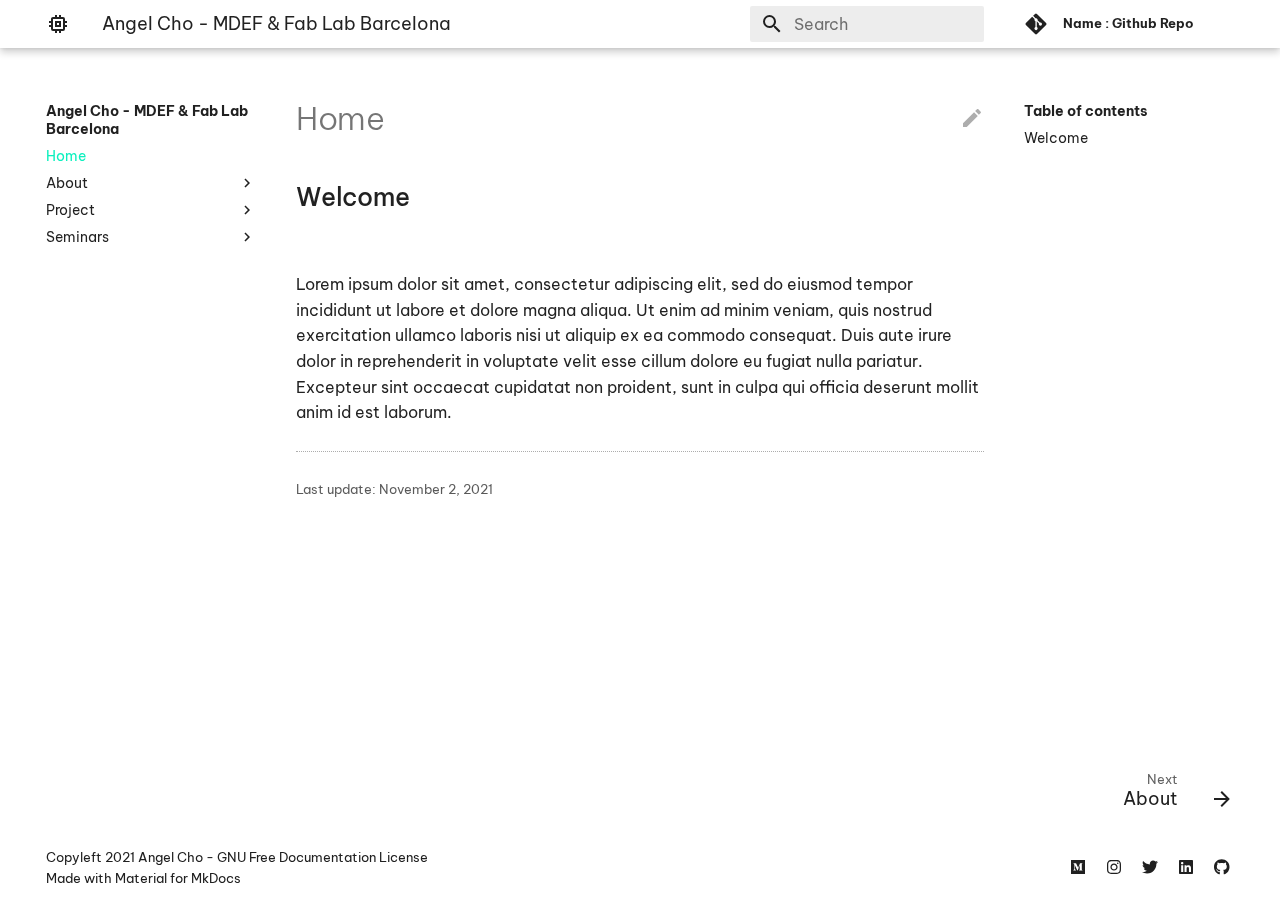
==== index.html @ b3eb2780 "deploy: ae29248218658f2eca212456b3c240e0c52ea8af" ====
<!doctype html>
<html lang="en" class="no-js">
  <head>
    
      <meta charset="utf-8">
      <meta name="viewport" content="width=device-width,initial-scale=1">
      
        <meta name="description" content="Master in Design for Emergent Futures">
      
      
        <link rel="canonical" href="https://fablabbcn.github.io/mdef-template/">
      
      
        <meta name="author" content="Angel Cho">
      
      <link rel="shortcut icon" href="images/favicon.svg">
      <meta name="generator" content="mkdocs-1.2.3, mkdocs-material-5.5.11">
    
    
      
        <title>Angel Cho - MDEF & Fab Lab Barcelona</title>
      
    
    
      <link rel="stylesheet" href="assets/stylesheets/main.860688db.min.css">
      
        <link rel="stylesheet" href="assets/stylesheets/palette.943997b5.min.css">
      
      
        
        
        <meta name="theme-color" content="#ffffff">
      
    
    
    
      
        <link href="https://fonts.gstatic.com" rel="preconnect" crossorigin>
        <link rel="stylesheet" href="https://fonts.googleapis.com/css?family=Be+Vietnam:300,400,400i,700%7CCutive+Mono&display=fallback">
        <style>body,input{font-family:"Be Vietnam",-apple-system,BlinkMacSystemFont,Helvetica,Arial,sans-serif}code,kbd,pre{font-family:"Cutive Mono",SFMono-Regular,Consolas,Menlo,monospace}</style>
      
    
    
    
      <link rel="stylesheet" href="stylesheets/extra.css">
    
      <link rel="stylesheet" href="https://unpkg.com/material-components-web@latest/dist/material-components-web.min.css">
    
    
      
    
    
  </head>
  
  
    
    
    
    <body dir="ltr" data-md-color-scheme="" data-md-color-primary="white" data-md-color-accent="purple">
  
    
    <input class="md-toggle" data-md-toggle="drawer" type="checkbox" id="__drawer" autocomplete="off">
    <input class="md-toggle" data-md-toggle="search" type="checkbox" id="__search" autocomplete="off">
    <label class="md-overlay" for="__drawer"></label>
    <div data-md-component="skip">
      
        
        <a href="#welcome" class="md-skip">
          Skip to content
        </a>
      
    </div>
    <div data-md-component="announce">
      
    </div>
    
      <header class="md-header" data-md-component="header">
  <nav class="md-header-nav md-grid" aria-label="Header">
    <a href="https://fablabbcn.github.io/mdef-template/" title="Angel Cho - MDEF & Fab Lab Barcelona" class="md-header-nav__button md-logo" aria-label="Angel Cho - MDEF & Fab Lab Barcelona">
      
  
  <svg xmlns="http://www.w3.org/2000/svg" viewBox="0 0 24 24"><path d="M17 17H7V7h10m4 4V9h-2V7a2 2 0 00-2-2h-2V3h-2v2h-2V3H9v2H7c-1.11 0-2 .89-2 2v2H3v2h2v2H3v2h2v2a2 2 0 002 2h2v2h2v-2h2v2h2v-2h2a2 2 0 002-2v-2h2v-2h-2v-2m-6 2h-2v-2h2m2-2H9v6h6V9z"/></svg>

    </a>
    <label class="md-header-nav__button md-icon" for="__drawer">
      <svg xmlns="http://www.w3.org/2000/svg" viewBox="0 0 24 24"><path d="M3 6h18v2H3V6m0 5h18v2H3v-2m0 5h18v2H3v-2z"/></svg>
    </label>
    <div class="md-header-nav__title" data-md-component="header-title">
      
        <div class="md-header-nav__ellipsis">
          <span class="md-header-nav__topic md-ellipsis">
            Angel Cho - MDEF & Fab Lab Barcelona
          </span>
          <span class="md-header-nav__topic md-ellipsis">
            
              Home
            
          </span>
        </div>
      
    </div>
    
      <label class="md-header-nav__button md-icon" for="__search">
        <svg xmlns="http://www.w3.org/2000/svg" viewBox="0 0 24 24"><path d="M9.5 3A6.5 6.5 0 0116 9.5c0 1.61-.59 3.09-1.56 4.23l.27.27h.79l5 5-1.5 1.5-5-5v-.79l-.27-.27A6.516 6.516 0 019.5 16 6.5 6.5 0 013 9.5 6.5 6.5 0 019.5 3m0 2C7 5 5 7 5 9.5S7 14 9.5 14 14 12 14 9.5 12 5 9.5 5z"/></svg>
      </label>
      
<div class="md-search" data-md-component="search" role="dialog">
  <label class="md-search__overlay" for="__search"></label>
  <div class="md-search__inner" role="search">
    <form class="md-search__form" name="search">
      <input type="text" class="md-search__input" name="query" aria-label="Search" placeholder="Search" autocapitalize="off" autocorrect="off" autocomplete="off" spellcheck="false" data-md-component="search-query" data-md-state="active">
      <label class="md-search__icon md-icon" for="__search">
        <svg xmlns="http://www.w3.org/2000/svg" viewBox="0 0 24 24"><path d="M9.5 3A6.5 6.5 0 0116 9.5c0 1.61-.59 3.09-1.56 4.23l.27.27h.79l5 5-1.5 1.5-5-5v-.79l-.27-.27A6.516 6.516 0 019.5 16 6.5 6.5 0 013 9.5 6.5 6.5 0 019.5 3m0 2C7 5 5 7 5 9.5S7 14 9.5 14 14 12 14 9.5 12 5 9.5 5z"/></svg>
        <svg xmlns="http://www.w3.org/2000/svg" viewBox="0 0 24 24"><path d="M20 11v2H8l5.5 5.5-1.42 1.42L4.16 12l7.92-7.92L13.5 5.5 8 11h12z"/></svg>
      </label>
      <button type="reset" class="md-search__icon md-icon" aria-label="Clear" data-md-component="search-reset" tabindex="-1">
        <svg xmlns="http://www.w3.org/2000/svg" viewBox="0 0 24 24"><path d="M19 6.41L17.59 5 12 10.59 6.41 5 5 6.41 10.59 12 5 17.59 6.41 19 12 13.41 17.59 19 19 17.59 13.41 12 19 6.41z"/></svg>
      </button>
    </form>
    <div class="md-search__output">
      <div class="md-search__scrollwrap" data-md-scrollfix>
        <div class="md-search-result" data-md-component="search-result">
          <div class="md-search-result__meta">
            Initializing search
          </div>
          <ol class="md-search-result__list"></ol>
        </div>
      </div>
    </div>
  </div>
</div>
    
    
      <div class="md-header-nav__source">
        
<a href="https://github.com/fablabbcn/mdef-template/" title="Go to repository" class="md-source">
  <div class="md-source__icon md-icon">
    
    <svg xmlns="http://www.w3.org/2000/svg" viewBox="0 0 448 512"><path d="M439.55 236.05L244 40.45a28.87 28.87 0 00-40.81 0l-40.66 40.63 51.52 51.52c27.06-9.14 52.68 16.77 43.39 43.68l49.66 49.66c34.23-11.8 61.18 31 35.47 56.69-26.49 26.49-70.21-2.87-56-37.34L240.22 199v121.85c25.3 12.54 22.26 41.85 9.08 55a34.34 34.34 0 01-48.55 0c-17.57-17.6-11.07-46.91 11.25-56v-123c-20.8-8.51-24.6-30.74-18.64-45L142.57 101 8.45 235.14a28.86 28.86 0 000 40.81l195.61 195.6a28.86 28.86 0 0040.8 0l194.69-194.69a28.86 28.86 0 000-40.81z"/></svg>
  </div>
  <div class="md-source__repository">
    Name : Github Repo
  </div>
</a>
      </div>
    
  </nav>
</header>
    
    <div class="md-container" data-md-component="container">
      
        
      
      
        
      
      <main class="md-main" data-md-component="main">
        <div class="md-main__inner md-grid">
          
            
              <div class="md-sidebar md-sidebar--primary" data-md-component="navigation">
                <div class="md-sidebar__scrollwrap">
                  <div class="md-sidebar__inner">
                    <nav class="md-nav md-nav--primary" aria-label="Navigation" data-md-level="0">
  <label class="md-nav__title" for="__drawer">
    <a href="https://fablabbcn.github.io/mdef-template/" title="Angel Cho - MDEF & Fab Lab Barcelona" class="md-nav__button md-logo" aria-label="Angel Cho - MDEF & Fab Lab Barcelona">
      
  
  <svg xmlns="http://www.w3.org/2000/svg" viewBox="0 0 24 24"><path d="M17 17H7V7h10m4 4V9h-2V7a2 2 0 00-2-2h-2V3h-2v2h-2V3H9v2H7c-1.11 0-2 .89-2 2v2H3v2h2v2H3v2h2v2a2 2 0 002 2h2v2h2v-2h2v2h2v-2h2a2 2 0 002-2v-2h2v-2h-2v-2m-6 2h-2v-2h2m2-2H9v6h6V9z"/></svg>

    </a>
    Angel Cho - MDEF & Fab Lab Barcelona
  </label>
  
    <div class="md-nav__source">
      
<a href="https://github.com/fablabbcn/mdef-template/" title="Go to repository" class="md-source">
  <div class="md-source__icon md-icon">
    
    <svg xmlns="http://www.w3.org/2000/svg" viewBox="0 0 448 512"><path d="M439.55 236.05L244 40.45a28.87 28.87 0 00-40.81 0l-40.66 40.63 51.52 51.52c27.06-9.14 52.68 16.77 43.39 43.68l49.66 49.66c34.23-11.8 61.18 31 35.47 56.69-26.49 26.49-70.21-2.87-56-37.34L240.22 199v121.85c25.3 12.54 22.26 41.85 9.08 55a34.34 34.34 0 01-48.55 0c-17.57-17.6-11.07-46.91 11.25-56v-123c-20.8-8.51-24.6-30.74-18.64-45L142.57 101 8.45 235.14a28.86 28.86 0 000 40.81l195.61 195.6a28.86 28.86 0 0040.8 0l194.69-194.69a28.86 28.86 0 000-40.81z"/></svg>
  </div>
  <div class="md-source__repository">
    Name : Github Repo
  </div>
</a>
    </div>
  
  <ul class="md-nav__list" data-md-scrollfix>
    
      
      
      

  


  <li class="md-nav__item md-nav__item--active">
    
    <input class="md-nav__toggle md-toggle" data-md-toggle="toc" type="checkbox" id="__toc">
    
    
      <label class="md-nav__link md-nav__link--active" for="__toc">
        Home
        <span class="md-nav__icon md-icon"></span>
      </label>
    
    <a href="." title="Home" class="md-nav__link md-nav__link--active">
      Home
    </a>
    
      
<nav class="md-nav md-nav--secondary" aria-label="Table of contents">
  
  
  
    <label class="md-nav__title" for="__toc">
      <span class="md-nav__icon md-icon"></span>
      Table of contents
    </label>
    <ul class="md-nav__list" data-md-scrollfix>
      
        <li class="md-nav__item">
  <a href="#welcome" class="md-nav__link">
    Welcome
  </a>
  
</li>
      
    </ul>
  
</nav>
    
  </li>

    
      
      
      


  <li class="md-nav__item md-nav__item--nested">
    
      <input class="md-nav__toggle md-toggle" data-md-toggle="nav-2" type="checkbox" id="nav-2">
    
    <label class="md-nav__link" for="nav-2">
      About
      <span class="md-nav__icon md-icon"></span>
    </label>
    <nav class="md-nav" aria-label="About" data-md-level="1">
      <label class="md-nav__title" for="nav-2">
        <span class="md-nav__icon md-icon"></span>
        About
      </label>
      <ul class="md-nav__list" data-md-scrollfix>
        
        
          
          
          


  <li class="md-nav__item">
    <a href="about/about/" title="About" class="md-nav__link">
      About
    </a>
  </li>

        
      </ul>
    </nav>
  </li>

    
      
      
      


  <li class="md-nav__item md-nav__item--nested">
    
      <input class="md-nav__toggle md-toggle" data-md-toggle="nav-3" type="checkbox" id="nav-3">
    
    <label class="md-nav__link" for="nav-3">
      Project
      <span class="md-nav__icon md-icon"></span>
    </label>
    <nav class="md-nav" aria-label="Project" data-md-level="1">
      <label class="md-nav__title" for="nav-3">
        <span class="md-nav__icon md-icon"></span>
        Project
      </label>
      <ul class="md-nav__list" data-md-scrollfix>
        
        
          
          
          


  <li class="md-nav__item">
    <a href="project/project/" title="Desgin Space" class="md-nav__link">
      Desgin Space
    </a>
  </li>

        
      </ul>
    </nav>
  </li>

    
      
      
      


  <li class="md-nav__item md-nav__item--nested">
    
      <input class="md-nav__toggle md-toggle" data-md-toggle="nav-4" type="checkbox" id="nav-4">
    
    <label class="md-nav__link" for="nav-4">
      Seminars
      <span class="md-nav__icon md-icon"></span>
    </label>
    <nav class="md-nav" aria-label="Seminars" data-md-level="1">
      <label class="md-nav__title" for="nav-4">
        <span class="md-nav__icon md-icon"></span>
        Seminars
      </label>
      <ul class="md-nav__list" data-md-scrollfix>
        
        
          
          
          


  <li class="md-nav__item">
    <a href="seminars/01-Bootcamp/" title="Bootcamp" class="md-nav__link">
      Bootcamp
    </a>
  </li>

        
          
          
          


  <li class="md-nav__item">
    <a href="seminars/02-Atlas%20of%20Weak%20Signals/" title="Atlas of Weak Signals" class="md-nav__link">
      Atlas of Weak Signals
    </a>
  </li>

        
          
          
          


  <li class="md-nav__item">
    <a href="seminars/03-Agri%20Bio%20Zero/" title="Agri Bio Zero" class="md-nav__link">
      Agri Bio Zero
    </a>
  </li>

        
          
          
          


  <li class="md-nav__item">
    <a href="seminars/04_Living%20with%20Your%20Own%20Ideas/" title="Living with Your Own Ideas" class="md-nav__link">
      Living with Your Own Ideas
    </a>
  </li>

        
      </ul>
    </nav>
  </li>

    
  </ul>
</nav>
                  </div>
                </div>
              </div>
            
            
              <div class="md-sidebar md-sidebar--secondary" data-md-component="toc">
                <div class="md-sidebar__scrollwrap">
                  <div class="md-sidebar__inner">
                    
<nav class="md-nav md-nav--secondary" aria-label="Table of contents">
  
  
  
    <label class="md-nav__title" for="__toc">
      <span class="md-nav__icon md-icon"></span>
      Table of contents
    </label>
    <ul class="md-nav__list" data-md-scrollfix>
      
        <li class="md-nav__item">
  <a href="#welcome" class="md-nav__link">
    Welcome
  </a>
  
</li>
      
    </ul>
  
</nav>
                  </div>
                </div>
              </div>
            
          
          <div class="md-content">
            <article class="md-content__inner md-typeset">
              
                
                  <a href="https://github.com/fablabbcn/mdef-template/edit/master/docs/index.md" title="Edit this page" class="md-content__button md-icon">
                    <svg xmlns="http://www.w3.org/2000/svg" viewBox="0 0 24 24"><path d="M20.71 7.04c.39-.39.39-1.04 0-1.41l-2.34-2.34c-.37-.39-1.02-.39-1.41 0l-1.84 1.83 3.75 3.75M3 17.25V21h3.75L17.81 9.93l-3.75-3.75L3 17.25z"/></svg>
                  </a>
                
                
                  
                
                
                  <h1>Home</h1>
                
                <h2 id="welcome">Welcome<a class="headerlink" href="#welcome" title="Permanent link">&para;</a></h2>
<p><img alt="" src="../images/perezoso.jpg" /></p>
<p>Lorem ipsum dolor sit amet, consectetur adipiscing elit, sed do eiusmod tempor incididunt ut labore et dolore magna aliqua. Ut enim ad minim veniam, quis nostrud exercitation ullamco laboris nisi ut aliquip ex ea commodo consequat. Duis aute irure dolor in reprehenderit in voluptate velit esse cillum dolore eu fugiat nulla pariatur. Excepteur sint occaecat cupidatat non proident, sunt in culpa qui officia deserunt mollit anim id est laborum.</p>
                
                  
                    

<hr>
<div class="md-source-date">
  <small>
    
      Last update: <span class="git-revision-date-localized-plugin git-revision-date-localized-plugin-date">November 2, 2021</span>
    
  </small>
</div>
                  
                
              
              
                


              
            </article>
          </div>
        </div>
      </main>
      
        
<footer class="md-footer">
  
    <div class="md-footer-nav">
      <nav class="md-footer-nav__inner md-grid" aria-label="Footer">
        
        
          <a href="about/about/" title="About" class="md-footer-nav__link md-footer-nav__link--next" rel="next">
            <div class="md-footer-nav__title">
              <div class="md-ellipsis">
                <span class="md-footer-nav__direction">
                  Next
                </span>
                About
              </div>
            </div>
            <div class="md-footer-nav__button md-icon">
              <svg xmlns="http://www.w3.org/2000/svg" viewBox="0 0 24 24"><path d="M4 11v2h12l-5.5 5.5 1.42 1.42L19.84 12l-7.92-7.92L10.5 5.5 16 11H4z"/></svg>
            </div>
          </a>
        
      </nav>
    </div>
  
  <div class="md-footer-meta md-typeset">
    <div class="md-footer-meta__inner md-grid">
      <div class="md-footer-copyright">
        
          <div class="md-footer-copyright__highlight">
            Copyleft 2021 Angel Cho - GNU Free Documentation License
          </div>
        
        Made with
        <a href="https://squidfunk.github.io/mkdocs-material/" target="_blank" rel="noopener">
          Material for MkDocs
        </a>
      </div>
      
  <div class="md-footer-social">
    
      
      
        
        
      
      <a href="https://medium.com/" target="_blank" rel="noopener" title="medium.com" class="md-footer-social__link">
        <svg xmlns="http://www.w3.org/2000/svg" viewBox="0 0 448 512"><path d="M0 32v448h448V32H0zm372.2 106.1l-24 23c-2.1 1.6-3.1 4.2-2.7 6.7v169.3c-.4 2.6.6 5.2 2.7 6.7l23.5 23v5.1h-118V367l24.3-23.6c2.4-2.4 2.4-3.1 2.4-6.7V199.8l-67.6 171.6h-9.1L125 199.8v115c-.7 4.8 1 9.7 4.4 13.2l31.6 38.3v5.1H71.2v-5.1l31.6-38.3c3.4-3.5 4.9-8.4 4.1-13.2v-133c.4-3.7-1-7.3-3.8-9.8L75 138.1V133h87.3l67.4 148L289 133.1h83.2v5z"/></svg>
      </a>
    
      
      
        
        
      
      <a href="https://instagram.com/angeljo.jpg" target="_blank" rel="noopener" title="instagram.com" class="md-footer-social__link">
        <svg xmlns="http://www.w3.org/2000/svg" viewBox="0 0 448 512"><path d="M224.1 141c-63.6 0-114.9 51.3-114.9 114.9s51.3 114.9 114.9 114.9S339 319.5 339 255.9 287.7 141 224.1 141zm0 189.6c-41.1 0-74.7-33.5-74.7-74.7s33.5-74.7 74.7-74.7 74.7 33.5 74.7 74.7-33.6 74.7-74.7 74.7zm146.4-194.3c0 14.9-12 26.8-26.8 26.8-14.9 0-26.8-12-26.8-26.8s12-26.8 26.8-26.8 26.8 12 26.8 26.8zm76.1 27.2c-1.7-35.9-9.9-67.7-36.2-93.9-26.2-26.2-58-34.4-93.9-36.2-37-2.1-147.9-2.1-184.9 0-35.8 1.7-67.6 9.9-93.9 36.1s-34.4 58-36.2 93.9c-2.1 37-2.1 147.9 0 184.9 1.7 35.9 9.9 67.7 36.2 93.9s58 34.4 93.9 36.2c37 2.1 147.9 2.1 184.9 0 35.9-1.7 67.7-9.9 93.9-36.2 26.2-26.2 34.4-58 36.2-93.9 2.1-37 2.1-147.8 0-184.8zM398.8 388c-7.8 19.6-22.9 34.7-42.6 42.6-29.5 11.7-99.5 9-132.1 9s-102.7 2.6-132.1-9c-19.6-7.8-34.7-22.9-42.6-42.6-11.7-29.5-9-99.5-9-132.1s-2.6-102.7 9-132.1c7.8-19.6 22.9-34.7 42.6-42.6 29.5-11.7 99.5-9 132.1-9s102.7-2.6 132.1 9c19.6 7.8 34.7 22.9 42.6 42.6 11.7 29.5 9 99.5 9 132.1s2.7 102.7-9 132.1z"/></svg>
      </a>
    
      
      
        
        
      
      <a href="https://twitter.com/" target="_blank" rel="noopener" title="twitter.com" class="md-footer-social__link">
        <svg xmlns="http://www.w3.org/2000/svg" viewBox="0 0 512 512"><path d="M459.37 151.716c.325 4.548.325 9.097.325 13.645 0 138.72-105.583 298.558-298.558 298.558-59.452 0-114.68-17.219-161.137-47.106 8.447.974 16.568 1.299 25.34 1.299 49.055 0 94.213-16.568 130.274-44.832-46.132-.975-84.792-31.188-98.112-72.772 6.498.974 12.995 1.624 19.818 1.624 9.421 0 18.843-1.3 27.614-3.573-48.081-9.747-84.143-51.98-84.143-102.985v-1.299c13.969 7.797 30.214 12.67 47.431 13.319-28.264-18.843-46.781-51.005-46.781-87.391 0-19.492 5.197-37.36 14.294-52.954 51.655 63.675 129.3 105.258 216.365 109.807-1.624-7.797-2.599-15.918-2.599-24.04 0-57.828 46.782-104.934 104.934-104.934 30.213 0 57.502 12.67 76.67 33.137 23.715-4.548 46.456-13.32 66.599-25.34-7.798 24.366-24.366 44.833-46.132 57.827 21.117-2.273 41.584-8.122 60.426-16.243-14.292 20.791-32.161 39.308-52.628 54.253z"/></svg>
      </a>
    
      
      
        
        
      
      <a href="https://www.linkedin.com/in/" target="_blank" rel="noopener" title="www.linkedin.com" class="md-footer-social__link">
        <svg xmlns="http://www.w3.org/2000/svg" viewBox="0 0 448 512"><path d="M416 32H31.9C14.3 32 0 46.5 0 64.3v383.4C0 465.5 14.3 480 31.9 480H416c17.6 0 32-14.5 32-32.3V64.3c0-17.8-14.4-32.3-32-32.3zM135.4 416H69V202.2h66.5V416zm-33.2-243c-21.3 0-38.5-17.3-38.5-38.5S80.9 96 102.2 96c21.2 0 38.5 17.3 38.5 38.5 0 21.3-17.2 38.5-38.5 38.5zm282.1 243h-66.4V312c0-24.8-.5-56.7-34.5-56.7-34.6 0-39.9 27-39.9 54.9V416h-66.4V202.2h63.7v29.2h.9c8.9-16.8 30.6-34.5 62.9-34.5 67.2 0 79.7 44.3 79.7 101.9V416z"/></svg>
      </a>
    
      
      
        
        
      
      <a href="https://github.com/" target="_blank" rel="noopener" title="github.com" class="md-footer-social__link">
        <svg xmlns="http://www.w3.org/2000/svg" viewBox="0 0 496 512"><path d="M165.9 397.4c0 2-2.3 3.6-5.2 3.6-3.3.3-5.6-1.3-5.6-3.6 0-2 2.3-3.6 5.2-3.6 3-.3 5.6 1.3 5.6 3.6zm-31.1-4.5c-.7 2 1.3 4.3 4.3 4.9 2.6 1 5.6 0 6.2-2s-1.3-4.3-4.3-5.2c-2.6-.7-5.5.3-6.2 2.3zm44.2-1.7c-2.9.7-4.9 2.6-4.6 4.9.3 2 2.9 3.3 5.9 2.6 2.9-.7 4.9-2.6 4.6-4.6-.3-1.9-3-3.2-5.9-2.9zM244.8 8C106.1 8 0 113.3 0 252c0 110.9 69.8 205.8 169.5 239.2 12.8 2.3 17.3-5.6 17.3-12.1 0-6.2-.3-40.4-.3-61.4 0 0-70 15-84.7-29.8 0 0-11.4-29.1-27.8-36.6 0 0-22.9-15.7 1.6-15.4 0 0 24.9 2 38.6 25.8 21.9 38.6 58.6 27.5 72.9 20.9 2.3-16 8.8-27.1 16-33.7-55.9-6.2-112.3-14.3-112.3-110.5 0-27.5 7.6-41.3 23.6-58.9-2.6-6.5-11.1-33.3 2.6-67.9 20.9-6.5 69 27 69 27 20-5.6 41.5-8.5 62.8-8.5s42.8 2.9 62.8 8.5c0 0 48.1-33.6 69-27 13.7 34.7 5.2 61.4 2.6 67.9 16 17.7 25.8 31.5 25.8 58.9 0 96.5-58.9 104.2-114.8 110.5 9.2 7.9 17 22.9 17 46.4 0 33.7-.3 75.4-.3 83.6 0 6.5 4.6 14.4 17.3 12.1C428.2 457.8 496 362.9 496 252 496 113.3 383.5 8 244.8 8zM97.2 352.9c-1.3 1-1 3.3.7 5.2 1.6 1.6 3.9 2.3 5.2 1 1.3-1 1-3.3-.7-5.2-1.6-1.6-3.9-2.3-5.2-1zm-10.8-8.1c-.7 1.3.3 2.9 2.3 3.9 1.6 1 3.6.7 4.3-.7.7-1.3-.3-2.9-2.3-3.9-2-.6-3.6-.3-4.3.7zm32.4 35.6c-1.6 1.3-1 4.3 1.3 6.2 2.3 2.3 5.2 2.6 6.5 1 1.3-1.3.7-4.3-1.3-6.2-2.2-2.3-5.2-2.6-6.5-1zm-11.4-14.7c-1.6 1-1.6 3.6 0 5.9 1.6 2.3 4.3 3.3 5.6 2.3 1.6-1.3 1.6-3.9 0-6.2-1.4-2.3-4-3.3-5.6-2z"/></svg>
      </a>
    
  </div>

    </div>
  </div>
</footer>
      
    </div>
    
      <script src="assets/javascripts/vendor.df0def68.min.js"></script>
      <script src="assets/javascripts/bundle.ba57d267.min.js"></script><script id="__lang" type="application/json">{"clipboard.copy": "Copy to clipboard", "clipboard.copied": "Copied to clipboard", "search.config.lang": "en", "search.config.pipeline": "trimmer, stopWordFilter", "search.config.separator": "[\\s\\-]+", "search.result.placeholder": "Type to start searching", "search.result.none": "No matching documents", "search.result.one": "1 matching document", "search.result.other": "# matching documents"}</script>
      
      <script>
        app = initialize({
          base: ".",
          features: ["navigation.tabs"],
          search: Object.assign({
            worker: "assets/javascripts/worker/search.5eca75d3.min.js"
          }, typeof search !== "undefined" && search)
        })
      </script>
      
    
  </body>
</html>
---- assets/stylesheets/main.860688db.min.css ----
html{box-sizing:border-box}*,*::before,*::after{box-sizing:inherit}html{-webkit-text-size-adjust:none;-moz-text-size-adjust:none;-ms-text-size-adjust:none;text-size-adjust:none}body{margin:0}hr{box-sizing:content-box;overflow:visible}a,button,label,input{-webkit-tap-highlight-color:transparent}a{color:inherit;text-decoration:none}small{font-size:80%}sub,sup{line-height:1em}img{border-style:none}table{border-collapse:separate;border-spacing:0}td,th{font-weight:normal;vertical-align:top}button{margin:0;padding:0;font-size:inherit;background:transparent;border:0}input{border:0;outline:none}:root{--md-default-fg-color: hsla(0, 0%, 0%, 0.87);--md-default-fg-color--light: hsla(0, 0%, 0%, 0.54);--md-default-fg-color--lighter: hsla(0, 0%, 0%, 0.32);--md-default-fg-color--lightest: hsla(0, 0%, 0%, 0.07);--md-default-bg-color: hsla(0, 0%, 100%, 1);--md-default-bg-color--light: hsla(0, 0%, 100%, 0.7);--md-default-bg-color--lighter: hsla(0, 0%, 100%, 0.3);--md-default-bg-color--lightest: hsla(0, 0%, 100%, 0.12);--md-primary-fg-color: hsla(231, 48%, 48%, 1);--md-primary-fg-color--light: hsla(230, 44%, 64%, 1);--md-primary-fg-color--dark: hsla(232, 54%, 41%, 1);--md-primary-bg-color: hsla(0, 0%, 100%, 1);--md-primary-bg-color--light: hsla(0, 0%, 100%, 0.7);--md-accent-fg-color: hsla(231, 99%, 66%, 1);--md-accent-fg-color--transparent: hsla(231, 99%, 66%, 0.1);--md-accent-bg-color: hsla(0, 0%, 100%, 1);--md-accent-bg-color--light: hsla(0, 0%, 100%, 0.7)}:root>*{--md-code-fg-color: hsla(200, 18%, 26%, 1);--md-code-bg-color: hsla(0, 0%, 96%, 1);--md-code-hl-color: hsla(60, 100%, 50%, 0.5);--md-code-hl-number-color: hsla(0, 67%, 50%, 1);--md-code-hl-special-color: hsla(340, 83%, 47%, 1);--md-code-hl-function-color: hsla(291, 45%, 50%, 1);--md-code-hl-constant-color: hsla(250, 63%, 60%, 1);--md-code-hl-keyword-color: hsla(219, 54%, 51%, 1);--md-code-hl-string-color: hsla(150, 63%, 30%, 1);--md-code-hl-name-color: var(--md-code-fg-color);--md-code-hl-operator-color: var(--md-default-fg-color--light);--md-code-hl-punctuation-color: var(--md-default-fg-color--light);--md-code-hl-comment-color: var(--md-default-fg-color--light);--md-code-hl-generic-color: var(--md-default-fg-color--light);--md-code-hl-variable-color: var(--md-default-fg-color--light);--md-typeset-color: var(--md-default-fg-color);--md-typeset-a-color: var(--md-primary-fg-color);--md-typeset-mark-color: hsla(60, 100%, 50%, 0.5);--md-typeset-del-color: hsla(6, 90%, 60%, 0.15);--md-typeset-ins-color: hsla(150, 90%, 44%, 0.15);--md-typeset-kbd-color: hsla(0, 0%, 98%, 1);--md-typeset-kbd-accent-color: hsla(0, 100%, 100%, 1);--md-typeset-kbd-border-color: hsla(0, 0%, 72%, 1);--md-admonition-fg-color: var(--md-default-fg-color);--md-admonition-bg-color: var(--md-default-bg-color);--md-footer-fg-color: hsla(0, 0%, 100%, 1);--md-footer-fg-color--light: hsla(0, 0%, 100%, 0.7);--md-footer-fg-color--lighter: hsla(0, 0%, 100%, 0.3);--md-footer-bg-color: hsla(0, 0%, 0%, 0.87);--md-footer-bg-color--dark: hsla(0, 0%, 0%, 0.32)}.md-icon svg{display:block;width:1.2rem;height:1.2rem;margin:0 auto;fill:currentColor}body{-webkit-font-smoothing:antialiased;-moz-osx-font-smoothing:grayscale}body,input{color:var(--md-typeset-color);font-feature-settings:"kern","liga";font-family:-apple-system,BlinkMacSystemFont,Helvetica,Arial,sans-serif}code,pre,kbd{color:var(--md-typeset-color);font-feature-settings:"kern";font-family:SFMono-Regular,Consolas,Menlo,monospace}:root{--md-typeset-table--ascending: url('data:image/svg+xml;charset=utf-8,<svg xmlns="http://www.w3.org/2000/svg" viewBox="0 0 24 24"><path d="M11 4h2v12l5.5-5.5 1.42 1.42L12 19.84l-7.92-7.92L5.5 10.5 11 16V4z"/></svg>');--md-typeset-table--descending: url('data:image/svg+xml;charset=utf-8,<svg xmlns="http://www.w3.org/2000/svg" viewBox="0 0 24 24"><path d="M13 20h-2V8l-5.5 5.5-1.42-1.42L12 4.16l7.92 7.92-1.42 1.42L13 8v12z"/></svg>')}.md-typeset{font-size:.8rem;line-height:1.6;-webkit-print-color-adjust:exact;color-adjust:exact}@media print{.md-typeset{font-size:.68rem}}.md-typeset p,.md-typeset ul,.md-typeset ol,.md-typeset blockquote{margin:1em 0}.md-typeset h1{margin:0 0 1.25em;color:var(--md-default-fg-color--light);font-weight:300;font-size:2em;line-height:1.3;letter-spacing:-0.01em}.md-typeset h2{margin:1.6em 0 .64em;font-weight:300;font-size:1.5625em;line-height:1.4;letter-spacing:-0.01em}.md-typeset h3{margin:1.6em 0 .8em;font-weight:400;font-size:1.25em;line-height:1.5;letter-spacing:-0.01em}.md-typeset h2+h3{margin-top:.8em}.md-typeset h4{margin:1em 0;font-weight:700;letter-spacing:-0.01em}.md-typeset h5,.md-typeset h6{margin:1.25em 0;color:var(--md-default-fg-color--light);font-weight:700;font-size:.8em;letter-spacing:-0.01em}.md-typeset h5{text-transform:uppercase}.md-typeset hr{margin:1.5em 0;border-bottom:.05rem dotted var(--md-default-fg-color--lighter)}.md-typeset a{color:var(--md-typeset-a-color);word-break:break-word}.md-typeset a,.md-typeset a::before{transition:color 125ms}.md-typeset a:focus,.md-typeset a:hover{color:var(--md-accent-fg-color)}.md-typeset code,.md-typeset pre,.md-typeset kbd{color:var(--md-code-fg-color);direction:ltr}@media print{.md-typeset code,.md-typeset pre,.md-typeset kbd{white-space:pre-wrap}}.md-typeset code{padding:0 .2941176471em;font-size:.85em;word-break:break-word;background-color:var(--md-code-bg-color);border-radius:.1rem;-webkit-box-decoration-break:clone;box-decoration-break:clone}.md-typeset h1 code,.md-typeset h2 code,.md-typeset h3 code,.md-typeset h4 code,.md-typeset h5 code,.md-typeset h6 code{margin:initial;padding:initial;background-color:transparent;box-shadow:none}.md-typeset a>code{color:currentColor}.md-typeset pre{position:relative;margin:1em 0;line-height:1.4}.md-typeset pre>code{display:block;margin:0;padding:.7720588235em 1.1764705882em;overflow:auto;word-break:normal;box-shadow:none;-webkit-box-decoration-break:slice;box-decoration-break:slice;touch-action:auto;scrollbar-width:thin;scrollbar-color:var(--md-default-fg-color--lighter) transparent}.md-typeset pre>code:hover{scrollbar-color:var(--md-accent-fg-color) transparent}.md-typeset pre>code::-webkit-scrollbar{width:.2rem;height:.2rem}.md-typeset pre>code::-webkit-scrollbar-thumb{background-color:var(--md-default-fg-color--lighter)}.md-typeset pre>code::-webkit-scrollbar-thumb:hover{background-color:var(--md-accent-fg-color)}@media screen and (max-width: 44.9375em){.md-typeset>pre{margin:1em -0.8rem}.md-typeset>pre code{border-radius:0}}.md-typeset kbd{display:inline-block;padding:0 .6666666667em;color:var(--md-default-fg-color);font-size:.75em;vertical-align:text-top;word-break:break-word;background-color:var(--md-typeset-kbd-color);border-radius:.1rem;box-shadow:0 .1rem 0 .05rem var(--md-typeset-kbd-border-color),0 .1rem 0 var(--md-typeset-kbd-border-color),0 -0.1rem .2rem var(--md-typeset-kbd-accent-color) inset}.md-typeset mark{color:inherit;word-break:break-word;background-color:var(--md-typeset-mark-color);-webkit-box-decoration-break:clone;box-decoration-break:clone}.md-typeset abbr{text-decoration:none;border-bottom:.05rem dotted var(--md-default-fg-color--light);cursor:help}.md-typeset small{opacity:.75}.md-typeset sup,.md-typeset sub{margin-left:.078125em}[dir=rtl] .md-typeset sup,[dir=rtl] .md-typeset sub{margin-right:.078125em;margin-left:initial}.md-typeset blockquote{padding-left:.6rem;color:var(--md-default-fg-color--light);border-left:.2rem solid var(--md-default-fg-color--lighter)}[dir=rtl] .md-typeset blockquote{padding-right:.6rem;padding-left:initial;border-right:.2rem solid var(--md-default-fg-color--lighter);border-left:initial}.md-typeset ul{list-style-type:disc}.md-typeset ul,.md-typeset ol{margin-left:.625em;padding:0}[dir=rtl] .md-typeset ul,[dir=rtl] .md-typeset ol{margin-right:.625em;margin-left:initial}.md-typeset ul ol,.md-typeset ol ol{list-style-type:lower-alpha}.md-typeset ul ol ol,.md-typeset ol ol ol{list-style-type:lower-roman}.md-typeset ul li,.md-typeset ol li{margin-bottom:.5em;margin-left:1.25em}[dir=rtl] .md-typeset ul li,[dir=rtl] .md-typeset ol li{margin-right:1.25em;margin-left:initial}.md-typeset ul li p,.md-typeset ul li blockquote,.md-typeset ol li p,.md-typeset ol li blockquote{margin:.5em 0}.md-typeset ul li:last-child,.md-typeset ol li:last-child{margin-bottom:0}.md-typeset ul li ul,.md-typeset ul li ol,.md-typeset ol li ul,.md-typeset ol li ol{margin:.5em 0 .5em .625em}[dir=rtl] .md-typeset ul li ul,[dir=rtl] .md-typeset ul li ol,[dir=rtl] .md-typeset ol li ul,[dir=rtl] .md-typeset ol li ol{margin-right:.625em;margin-left:initial}.md-typeset dd{margin:1em 0 1.5em 1.875em}[dir=rtl] .md-typeset dd{margin-right:1.875em;margin-left:initial}.md-typeset img,.md-typeset svg{max-width:100%;height:auto}.md-typeset img[align=left],.md-typeset svg[align=left]{margin:1em;margin-left:0}.md-typeset img[align=right],.md-typeset svg[align=right]{margin:1em;margin-right:0}.md-typeset img[align]:only-child,.md-typeset svg[align]:only-child{margin-top:0}.md-typeset figure{width:-webkit-fit-content;width:-moz-fit-content;width:fit-content;max-width:100%;margin:0 auto;text-align:center}.md-typeset figcaption{max-width:24rem;margin:.5em auto;font-style:italic}.md-typeset iframe{max-width:100%}.md-typeset table:not([class]){display:inline-block;max-width:100%;overflow:auto;font-size:.64rem;background:var(--md-default-bg-color);border-radius:.1rem;box-shadow:0 .2rem .5rem rgba(0,0,0,.05),0 0 .05rem rgba(0,0,0,.1);touch-action:auto}.md-typeset table:not([class])+*{margin-top:1.5em}.md-typeset table:not([class]) th>*:first-child,.md-typeset table:not([class]) td>*:first-child{margin-top:0}.md-typeset table:not([class]) th>*:last-child,.md-typeset table:not([class]) td>*:last-child{margin-bottom:0}.md-typeset table:not([class]) th:not([align]),.md-typeset table:not([class]) td:not([align]){text-align:left}[dir=rtl] .md-typeset table:not([class]) th:not([align]),[dir=rtl] .md-typeset table:not([class]) td:not([align]){text-align:right}.md-typeset table:not([class]) th{min-width:5rem;padding:.9375em 1.25em;color:var(--md-default-bg-color);vertical-align:top;background-color:var(--md-default-fg-color--light)}.md-typeset table:not([class]) th a{color:inherit}.md-typeset table:not([class]) td{padding:.9375em 1.25em;vertical-align:top;border-top:.05rem solid var(--md-default-fg-color--lightest)}.md-typeset table:not([class]) tr{transition:background-color 125ms}.md-typeset table:not([class]) tr:hover{background-color:rgba(0,0,0,.035);box-shadow:0 .05rem 0 var(--md-default-bg-color) inset}.md-typeset table:not([class]) tr:first-child td{border-top:0}.md-typeset table:not([class]) a{word-break:normal}.md-typeset table th[role=columnheader]{cursor:pointer}.md-typeset table th[role=columnheader]::after{display:inline-block;width:1.2em;height:1.2em;margin-left:.5em;vertical-align:sub;-webkit-mask-repeat:no-repeat;mask-repeat:no-repeat;content:" "}.md-typeset table th[role=columnheader][aria-sort=ascending]::after{background-color:currentColor;-webkit-mask-image:var(--md-typeset-table--ascending);mask-image:var(--md-typeset-table--ascending)}.md-typeset table th[role=columnheader][aria-sort=descending]::after{background-color:currentColor;-webkit-mask-image:var(--md-typeset-table--descending);mask-image:var(--md-typeset-table--descending)}.md-typeset__scrollwrap{margin:1em -0.8rem;overflow-x:auto;touch-action:auto}.md-typeset__table{display:inline-block;margin-bottom:.5em;padding:0 .8rem}.md-typeset__table table{display:table;width:100%;margin:0;overflow:hidden}html{height:100%;overflow-x:hidden;font-size:125%}@media screen and (min-width: 100em){html{font-size:137.5%}}@media screen and (min-width: 125em){html{font-size:150%}}body{position:relative;display:flex;flex-direction:column;width:100%;min-height:100%;font-size:.5rem;background-color:var(--md-default-bg-color)}@media screen and (max-width: 59.9375em){body[data-md-state=lock]{position:fixed}}@media print{body{display:block}}hr{display:block;height:.05rem;padding:0;border:0}.md-grid{max-width:61rem;margin-right:auto;margin-left:auto}.md-container{display:flex;flex-direction:column;flex-grow:1}@media print{.md-container{display:block}}.md-main{flex-grow:1}.md-main__inner{display:flex;height:100%;margin-top:1.5rem}.md-ellipsis{display:block;overflow:hidden;white-space:nowrap;text-overflow:ellipsis}.md-toggle{display:none}.md-overlay{position:fixed;top:0;z-index:3;width:0;height:0;background-color:rgba(0,0,0,.54);opacity:0;transition:width 0ms 250ms,height 0ms 250ms,opacity 250ms}@media screen and (max-width: 76.1875em){[data-md-toggle=drawer]:checked~.md-overlay{width:100%;height:100%;opacity:1;transition:width 0ms,height 0ms,opacity 250ms}}.md-skip{position:fixed;z-index:-1;margin:.5rem;padding:.3rem .5rem;color:var(--md-default-bg-color);font-size:.64rem;background-color:var(--md-default-fg-color);border-radius:.1rem;transform:translateY(0.4rem);opacity:0}.md-skip:focus{z-index:10;transform:translateY(0);opacity:1;transition:transform 250ms cubic-bezier(0.4, 0, 0.2, 1),opacity 175ms 75ms}@page{margin:25mm}.md-announce{overflow:auto;background-color:var(--md-footer-bg-color)}.md-announce__inner{margin:.6rem auto;padding:0 .8rem;color:var(--md-footer-fg-color);font-size:.7rem}@media print{.md-announce{display:none}}.md-typeset .md-button{display:inline-block;padding:.625em 2em;color:var(--md-primary-fg-color);font-weight:700;border:.1rem solid currentColor;border-radius:.1rem;transition:color 125ms,background-color 125ms,border-color 125ms}.md-typeset .md-button--primary{color:var(--md-primary-bg-color);background-color:var(--md-primary-fg-color);border-color:var(--md-primary-fg-color)}.md-typeset .md-button:focus,.md-typeset .md-button:hover{color:var(--md-accent-bg-color);background-color:var(--md-accent-fg-color);border-color:var(--md-accent-fg-color)}.md-clipboard{position:absolute;top:.5em;right:.5em;z-index:1;width:1.5em;height:1.5em;color:var(--md-default-fg-color--lightest);border-radius:.1rem;cursor:pointer;transition:color 125ms}@media print{.md-clipboard{display:none}}.md-clipboard svg{width:1.125em;height:1.125em}pre:hover .md-clipboard{color:var(--md-default-fg-color--light)}pre .md-clipboard:focus,pre .md-clipboard:hover{color:var(--md-accent-fg-color)}.md-content{flex:1;max-width:100%}@media screen and (min-width: 60em)and (max-width: 76.1875em){.md-content{max-width:calc(100% - 12.1rem)}}@media screen and (min-width: 76.25em){.md-content{max-width:calc(100% - 12.1rem * 2)}}.md-content__inner{margin:0 .8rem 1.2rem;padding-top:.6rem}@media screen and (min-width: 76.25em){.md-content__inner{margin-right:1.2rem;margin-left:1.2rem}}.md-content__inner::before{display:block;height:.4rem;content:""}.md-content__inner>:last-child{margin-bottom:0}.md-content__button{float:right;margin:.4rem 0;margin-left:.4rem;padding:0}[dir=rtl] .md-content__button{float:left;margin-right:.4rem;margin-left:initial}[dir=rtl] .md-content__button svg{transform:scaleX(-1)}.md-typeset .md-content__button{color:var(--md-default-fg-color--lighter)}.md-content__button svg{display:inline;vertical-align:top}@media print{.md-content__button{display:none}}.md-dialog{box-shadow:0 2px 2px 0 rgba(0,0,0,.14),0 1px 5px 0 rgba(0,0,0,.12),0 3px 1px -2px rgba(0,0,0,.2);position:fixed;right:.8rem;bottom:.8rem;left:initial;z-index:2;display:block;min-width:11.1rem;padding:.4rem .6rem;color:var(--md-default-bg-color);font-size:.7rem;background:var(--md-default-fg-color);border:none;border-radius:.1rem;transform:translateY(100%);opacity:0;transition:transform 0ms 400ms,opacity 400ms}[dir=rtl] .md-dialog{right:initial;left:.8rem}.md-dialog[data-md-state=open]{transform:translateY(0);opacity:1;transition:transform 400ms cubic-bezier(0.075, 0.85, 0.175, 1),opacity 400ms}@media print{.md-dialog{display:none}}.md-header{position:-webkit-sticky;position:sticky;top:0;right:0;left:0;z-index:2;height:2.4rem;color:var(--md-primary-bg-color);background-color:var(--md-primary-fg-color);box-shadow:0 0 .2rem rgba(0,0,0,0),0 .2rem .4rem rgba(0,0,0,0);transition:color 250ms,background-color 250ms}.no-js .md-header{box-shadow:none;transition:none}.md-header[data-md-state=shadow]{box-shadow:0 0 .2rem rgba(0,0,0,.1),0 .2rem .4rem rgba(0,0,0,.2);transition:color 250ms,background-color 250ms,box-shadow 250ms}@media print{.md-header{display:none}}.md-header-nav{display:flex;padding:0 .2rem}.md-header-nav__button{position:relative;z-index:1;display:block;margin:.2rem;padding:.4rem;cursor:pointer;transition:opacity 250ms}[dir=rtl] .md-header-nav__button svg{transform:scaleX(-1)}.md-header-nav__button:focus,.md-header-nav__button:hover{opacity:.7}.md-header-nav__button.md-logo{margin:.2rem;padding:.4rem}.md-header-nav__button.md-logo img,.md-header-nav__button.md-logo svg{display:block;width:1.2rem;height:1.2rem;fill:currentColor}.no-js .md-header-nav__button[for=__search]{display:none}@media screen and (min-width: 60em){.md-header-nav__button[for=__search]{display:none}}@media screen and (max-width: 76.1875em){.md-header-nav__button.md-logo{display:none}}@media screen and (min-width: 76.25em){.md-header-nav__button[for=__drawer]{display:none}}.md-header-nav__topic{position:absolute;width:100%;transition:transform 400ms cubic-bezier(0.1, 0.7, 0.1, 1),opacity 150ms}.md-header-nav__topic+.md-header-nav__topic{z-index:-1;transform:translateX(1.25rem);opacity:0;transition:transform 400ms cubic-bezier(1, 0.7, 0.1, 0.1),opacity 150ms;pointer-events:none}[dir=rtl] .md-header-nav__topic+.md-header-nav__topic{transform:translateX(-1.25rem)}.no-js .md-header-nav__topic{position:initial}.no-js .md-header-nav__topic+.md-header-nav__topic{display:none}.md-header-nav__title{flex-grow:1;padding:0 1rem;font-size:.9rem;line-height:2.4rem}.md-header-nav__title[data-md-state=active] .md-header-nav__topic{z-index:-1;transform:translateX(-1.25rem);opacity:0;transition:transform 400ms cubic-bezier(1, 0.7, 0.1, 0.1),opacity 150ms;pointer-events:none}[dir=rtl] .md-header-nav__title[data-md-state=active] .md-header-nav__topic{transform:translateX(1.25rem)}.md-header-nav__title[data-md-state=active] .md-header-nav__topic+.md-header-nav__topic{z-index:0;transform:translateX(0);opacity:1;transition:transform 400ms cubic-bezier(0.1, 0.7, 0.1, 1),opacity 150ms;pointer-events:initial}.md-header-nav__title>.md-header-nav__ellipsis{position:relative;width:100%;height:100%}.md-header-nav__source{display:none}@media screen and (min-width: 60em){.md-header-nav__source{display:block;width:11.7rem;max-width:11.7rem;margin-left:1rem}[dir=rtl] .md-header-nav__source{margin-right:1rem;margin-left:initial}}@media screen and (min-width: 76.25em){.md-header-nav__source{margin-left:1.4rem}[dir=rtl] .md-header-nav__source{margin-right:1.4rem}}.md-hero{overflow:hidden;color:var(--md-primary-bg-color);font-size:1rem;background-color:var(--md-primary-fg-color);transition:background 250ms}.md-hero__inner{margin-top:1rem;padding:.8rem .8rem .4rem;transition:transform 400ms cubic-bezier(0.1, 0.7, 0.1, 1),opacity 250ms;transition-delay:100ms}@media screen and (max-width: 76.1875em){.md-hero__inner{margin-top:2.4rem;margin-bottom:1.2rem}}[data-md-state=hidden] .md-hero__inner{transform:translateY(0.625rem);opacity:0;transition:transform 0ms 400ms,opacity 100ms 0ms;pointer-events:none}.md-hero--expand .md-hero__inner{margin-bottom:1.2rem}.md-footer{color:var(--md-footer-fg-color);background-color:var(--md-footer-bg-color)}@media print{.md-footer{display:none}}.md-footer-nav__inner{padding:.2rem;overflow:auto}.md-footer-nav__link{display:flex;padding-top:1.4rem;padding-bottom:.4rem;transition:opacity 250ms}@media screen and (min-width: 45em){.md-footer-nav__link{width:50%}}.md-footer-nav__link:focus,.md-footer-nav__link:hover{opacity:.7}.md-footer-nav__link--prev{float:left}[dir=rtl] .md-footer-nav__link--prev{float:right}[dir=rtl] .md-footer-nav__link--prev svg{transform:scaleX(-1)}@media screen and (max-width: 44.9375em){.md-footer-nav__link--prev{width:25%}.md-footer-nav__link--prev .md-footer-nav__title{display:none}}.md-footer-nav__link--next{float:right;text-align:right}[dir=rtl] .md-footer-nav__link--next{float:left;text-align:left}[dir=rtl] .md-footer-nav__link--next svg{transform:scaleX(-1)}@media screen and (max-width: 44.9375em){.md-footer-nav__link--next{width:75%}}.md-footer-nav__title{position:relative;flex-grow:1;max-width:calc(100% - 2.4rem);padding:0 1rem;font-size:.9rem;line-height:2.4rem}.md-footer-nav__button{margin:.2rem;padding:.4rem}.md-footer-nav__direction{position:absolute;right:0;left:0;margin-top:-1rem;padding:0 1rem;font-size:.64rem;opacity:.7}.md-footer-meta{background-color:var(--md-footer-bg-color--dark)}.md-footer-meta__inner{display:flex;flex-wrap:wrap;justify-content:space-between;padding:.2rem}html .md-footer-meta.md-typeset a{color:var(--md-footer-fg-color--light)}html .md-footer-meta.md-typeset a:focus,html .md-footer-meta.md-typeset a:hover{color:var(--md-footer-fg-color)}.md-footer-copyright{width:100%;margin:auto .6rem;padding:.4rem 0;color:var(--md-footer-fg-color--lighter);font-size:.64rem}@media screen and (min-width: 45em){.md-footer-copyright{width:auto}}.md-footer-copyright__highlight{color:var(--md-footer-fg-color--light)}.md-footer-social{margin:0 .4rem;padding:.2rem 0 .6rem}@media screen and (min-width: 45em){.md-footer-social{padding:.6rem 0}}.md-footer-social__link{display:inline-block;width:1.6rem;height:1.6rem;text-align:center}.md-footer-social__link::before{line-height:1.9}.md-footer-social__link svg{max-height:.8rem;vertical-align:-25%;fill:currentColor}:root{--md-nav-icon--prev: url('data:image/svg+xml;charset=utf-8,<svg xmlns="http://www.w3.org/2000/svg" viewBox="0 0 24 24"><path d="M20 11v2H8l5.5 5.5-1.42 1.42L4.16 12l7.92-7.92L13.5 5.5 8 11h12z"/></svg>');--md-nav-icon--next: url('data:image/svg+xml;charset=utf-8,<svg xmlns="http://www.w3.org/2000/svg" viewBox="0 0 24 24"><path d="M8.59 16.58L13.17 12 8.59 7.41 10 6l6 6-6 6-1.41-1.42z"/></svg>');--md-toc-icon: url('data:image/svg+xml;charset=utf-8,<svg xmlns="http://www.w3.org/2000/svg" viewBox="0 0 24 24"><path d="M3 9h14V7H3v2m0 4h14v-2H3v2m0 4h14v-2H3v2m16 0h2v-2h-2v2m0-10v2h2V7h-2m0 6h2v-2h-2v2z"/></svg>')}.md-nav{font-size:.7rem;line-height:1.3}.md-nav__title{display:block;padding:0 .6rem;overflow:hidden;font-weight:700;text-overflow:ellipsis}.md-nav__title .md-nav__button{display:none}.md-nav__title .md-nav__button img{width:100%;height:auto}.md-nav__title .md-nav__button.md-logo img,.md-nav__title .md-nav__button.md-logo svg{display:block;width:2.4rem;height:2.4rem}.md-nav__title .md-nav__button.md-logo svg{fill:currentColor}.md-nav__list{margin:0;padding:0;list-style:none}.md-nav__item{padding:0 .6rem}.md-nav__item:last-child{padding-bottom:.6rem}.md-nav__item .md-nav__item{padding-right:0}[dir=rtl] .md-nav__item .md-nav__item{padding-right:.6rem;padding-left:0}.md-nav__item .md-nav__item:last-child{padding-bottom:0}.md-nav__link{display:block;margin-top:.625em;overflow:hidden;text-overflow:ellipsis;cursor:pointer;transition:color 125ms;scroll-snap-align:start}html .md-nav__link[for=__toc]{display:none}html .md-nav__link[for=__toc]~.md-nav{display:none}.md-nav__link[data-md-state=blur]{color:var(--md-default-fg-color--light)}.md-nav__item .md-nav__link--active{color:var(--md-typeset-a-color)}.md-nav__item--nested>.md-nav__link{color:inherit}.md-nav__link:focus,.md-nav__link:hover{color:var(--md-accent-fg-color)}.md-nav__source{display:none}@media screen and (max-width: 76.1875em){.md-nav{background-color:var(--md-default-bg-color)}.md-nav--primary,.md-nav--primary .md-nav{position:absolute;top:0;right:0;left:0;z-index:1;display:flex;flex-direction:column;height:100%}.md-nav--primary .md-nav__title,.md-nav--primary .md-nav__item{font-size:.8rem;line-height:1.5}.md-nav--primary .md-nav__title{position:relative;height:5.6rem;padding:3rem .8rem .2rem;color:var(--md-default-fg-color--light);font-weight:400;line-height:2.4rem;white-space:nowrap;background-color:var(--md-default-fg-color--lightest);cursor:pointer}.md-nav--primary .md-nav__title .md-nav__icon{position:absolute;top:.4rem;left:.4rem;display:block;width:1.2rem;height:1.2rem;margin:.2rem}.md-nav--primary .md-nav__title .md-nav__icon::after{display:block;width:100%;height:100%;background-color:currentColor;-webkit-mask-image:var(--md-nav-icon--prev);mask-image:var(--md-nav-icon--prev);-webkit-mask-repeat:no-repeat;mask-repeat:no-repeat;content:""}[dir=rtl] .md-nav--primary .md-nav__title .md-nav__icon{right:.4rem;left:initial}.md-nav--primary .md-nav__title~.md-nav__list{overflow-y:auto;background-color:var(--md-default-bg-color);box-shadow:0 .05rem 0 var(--md-default-fg-color--lightest) inset;-webkit-scroll-snap-type:y mandatory;-ms-scroll-snap-type:y mandatory;scroll-snap-type:y mandatory;touch-action:pan-y}.md-nav--primary .md-nav__title~.md-nav__list>.md-nav__item:first-child{border-top:0}.md-nav--primary .md-nav__title[for=__drawer]{position:relative;color:var(--md-primary-bg-color);background-color:var(--md-primary-fg-color)}.md-nav--primary .md-nav__title[for=__drawer] .md-nav__button{position:absolute;top:.2rem;left:.2rem;display:block;margin:.2rem;padding:.4rem;font-size:2.4rem}html [dir=rtl] .md-nav--primary .md-nav__title[for=__drawer] .md-nav__button{right:.2rem;left:initial}.md-nav--primary .md-nav__list{flex:1}.md-nav--primary .md-nav__item{padding:0;border-top:.05rem solid var(--md-default-fg-color--lightest)}[dir=rtl] .md-nav--primary .md-nav__item{padding:0}.md-nav--primary .md-nav__item--nested>.md-nav__link{padding-right:2.4rem}[dir=rtl] .md-nav--primary .md-nav__item--nested>.md-nav__link{padding-right:.8rem;padding-left:2.4rem}.md-nav--primary .md-nav__item--active>.md-nav__link{color:var(--md-typeset-a-color)}.md-nav--primary .md-nav__item--active>.md-nav__link:focus,.md-nav--primary .md-nav__item--active>.md-nav__link:hover{color:var(--md-accent-fg-color)}.md-nav--primary .md-nav__link{position:relative;margin-top:0;padding:.6rem .8rem}.md-nav--primary .md-nav__link .md-nav__icon{position:absolute;top:50%;right:.6rem;width:1.2rem;height:1.2rem;margin-top:-0.6rem;color:inherit;font-size:1.2rem}.md-nav--primary .md-nav__link .md-nav__icon::after{display:block;width:100%;height:100%;background-color:currentColor;-webkit-mask-image:var(--md-nav-icon--next);mask-image:var(--md-nav-icon--next);-webkit-mask-repeat:no-repeat;mask-repeat:no-repeat;content:""}[dir=rtl] .md-nav--primary .md-nav__link .md-nav__icon{right:initial;left:.6rem}[dir=rtl] .md-nav--primary .md-nav__icon::after{transform:scale(-1)}.md-nav--primary .md-nav--secondary .md-nav__link{position:static}.md-nav--primary .md-nav--secondary .md-nav{position:static;background-color:transparent}.md-nav--primary .md-nav--secondary .md-nav .md-nav__link{padding-left:1.4rem}[dir=rtl] .md-nav--primary .md-nav--secondary .md-nav .md-nav__link{padding-right:1.4rem;padding-left:initial}.md-nav--primary .md-nav--secondary .md-nav .md-nav .md-nav__link{padding-left:2rem}[dir=rtl] .md-nav--primary .md-nav--secondary .md-nav .md-nav .md-nav__link{padding-right:2rem;padding-left:initial}.md-nav--primary .md-nav--secondary .md-nav .md-nav .md-nav .md-nav__link{padding-left:2.6rem}[dir=rtl] .md-nav--primary .md-nav--secondary .md-nav .md-nav .md-nav .md-nav__link{padding-right:2.6rem;padding-left:initial}.md-nav--primary .md-nav--secondary .md-nav .md-nav .md-nav .md-nav .md-nav__link{padding-left:3.2rem}[dir=rtl] .md-nav--primary .md-nav--secondary .md-nav .md-nav .md-nav .md-nav .md-nav__link{padding-right:3.2rem;padding-left:initial}.md-nav__toggle~.md-nav{display:flex;transform:translateX(100%);opacity:0;transition:transform 250ms cubic-bezier(0.8, 0, 0.6, 1),opacity 125ms 50ms}[dir=rtl] .md-nav__toggle~.md-nav{transform:translateX(-100%)}.md-nav__toggle:checked~.md-nav{transform:translateX(0);opacity:1;transition:transform 250ms cubic-bezier(0.4, 0, 0.2, 1),opacity 125ms 125ms}.md-nav__toggle:checked~.md-nav>.md-nav__list{-webkit-backface-visibility:hidden;backface-visibility:hidden}}@media screen and (max-width: 59.9375em){html .md-nav__link[for=__toc]{display:block;padding-right:2.4rem}html .md-nav__link[for=__toc]+.md-nav__link{display:none}html .md-nav__link[for=__toc] .md-icon::after{display:block;width:100%;height:100%;-webkit-mask-image:var(--md-toc-icon);mask-image:var(--md-toc-icon);background-color:currentColor;content:""}html .md-nav__link[for=__toc]~.md-nav{display:flex}html [dir=rtl] .md-nav__link{padding-right:.8rem;padding-left:2.4rem}.md-nav__source{display:block;padding:0 .2rem;color:var(--md-primary-bg-color);background-color:var(--md-primary-fg-color--dark)}}@media screen and (min-width: 60em){.md-nav--secondary .md-nav__title[for=__toc]{scroll-snap-align:start}.md-nav--secondary .md-nav__title .md-nav__icon{display:none}}@media screen and (min-width: 76.25em){.md-nav{transition:max-height 250ms cubic-bezier(0.86, 0, 0.07, 1)}.md-nav--primary .md-nav__title[for=__drawer]{scroll-snap-align:start}.md-nav--primary .md-nav__title .md-nav__icon{display:none}.md-nav__toggle~.md-nav{display:none}.md-nav__toggle:checked~.md-nav{display:block}.md-nav__item--nested>.md-nav>.md-nav__title{display:none}.md-nav__icon{float:right;width:.9rem;height:.9rem;transition:transform 250ms}[dir=rtl] .md-nav__icon{float:left;transform:rotate(180deg)}.md-nav__icon::after{display:inline-block;width:100%;height:100%;vertical-align:-0.1rem;background-color:currentColor;-webkit-mask-image:var(--md-nav-icon--next);mask-image:var(--md-nav-icon--next);-webkit-mask-repeat:no-repeat;mask-repeat:no-repeat;content:""}.md-nav__item--nested .md-nav__toggle:checked~.md-nav__link .md-nav__icon{transform:rotate(90deg)}}.md-search{position:relative}.no-js .md-search{display:none}@media screen and (min-width: 60em){.md-search{padding:.2rem 0}}.md-search__overlay{z-index:1;opacity:0}@media screen and (max-width: 59.9375em){.md-search__overlay{position:absolute;top:.2rem;left:-2.2rem;width:2rem;height:2rem;overflow:hidden;background-color:var(--md-default-bg-color);border-radius:1rem;transform-origin:center;transition:transform 300ms 100ms,opacity 200ms 200ms;pointer-events:none}[dir=rtl] .md-search__overlay{right:-2.2rem;left:initial}[data-md-toggle=search]:checked~.md-header .md-search__overlay{opacity:1;transition:transform 400ms,opacity 100ms}}@media screen and (max-width: 29.9375em){[data-md-toggle=search]:checked~.md-header .md-search__overlay{transform:scale(45)}}@media screen and (min-width: 30em)and (max-width: 44.9375em){[data-md-toggle=search]:checked~.md-header .md-search__overlay{transform:scale(60)}}@media screen and (min-width: 45em)and (max-width: 59.9375em){[data-md-toggle=search]:checked~.md-header .md-search__overlay{transform:scale(75)}}@media screen and (min-width: 60em){.md-search__overlay{position:fixed;top:0;left:0;width:0;height:0;background-color:rgba(0,0,0,.54);cursor:pointer;transition:width 0ms 250ms,height 0ms 250ms,opacity 250ms}[dir=rtl] .md-search__overlay{right:0;left:initial}[data-md-toggle=search]:checked~.md-header .md-search__overlay{width:100%;height:100%;opacity:1;transition:width 0ms,height 0ms,opacity 250ms}}.md-search__inner{-webkit-backface-visibility:hidden;backface-visibility:hidden}@media screen and (max-width: 59.9375em){.md-search__inner{position:fixed;top:0;left:100%;z-index:2;width:100%;height:100%;transform:translateX(5%);opacity:0;transition:right 0ms 300ms,left 0ms 300ms,transform 150ms 150ms cubic-bezier(0.4, 0, 0.2, 1),opacity 150ms 150ms}[data-md-toggle=search]:checked~.md-header .md-search__inner{left:0;transform:translateX(0);opacity:1;transition:right 0ms 0ms,left 0ms 0ms,transform 150ms 150ms cubic-bezier(0.1, 0.7, 0.1, 1),opacity 150ms 150ms}[dir=rtl] [data-md-toggle=search]:checked~.md-header .md-search__inner{right:0;left:initial}html [dir=rtl] .md-search__inner{right:100%;left:initial;transform:translateX(-5%)}}@media screen and (min-width: 60em){.md-search__inner{position:relative;float:right;width:11.7rem;padding:.1rem 0;transition:width 250ms cubic-bezier(0.1, 0.7, 0.1, 1)}[dir=rtl] .md-search__inner{float:left}}@media screen and (min-width: 60em)and (max-width: 76.1875em){[data-md-toggle=search]:checked~.md-header .md-search__inner{width:23.4rem}}@media screen and (min-width: 76.25em){[data-md-toggle=search]:checked~.md-header .md-search__inner{width:34.4rem}}.md-search__form{position:relative}@media screen and (min-width: 60em){.md-search__form{border-radius:.1rem}}.md-search__input{position:relative;z-index:2;padding:0 2.2rem 0 3.6rem;text-overflow:ellipsis;background-color:var(--md-default-bg-color);transition:color 250ms,background-color 250ms}[dir=rtl] .md-search__input{padding:0 3.6rem 0 2.2rem}.md-search__input::-webkit-input-placeholder{-webkit-transition:color 250ms;transition:color 250ms}.md-search__input::-moz-placeholder{-moz-transition:color 250ms;transition:color 250ms}.md-search__input::-ms-input-placeholder{-ms-transition:color 250ms;transition:color 250ms}.md-search__input::placeholder{transition:color 250ms}.md-search__input::-webkit-input-placeholder{color:var(--md-default-fg-color--light)}.md-search__input::-moz-placeholder{color:var(--md-default-fg-color--light)}.md-search__input::-ms-input-placeholder{color:var(--md-default-fg-color--light)}.md-search__input~.md-search__icon,.md-search__input::placeholder{color:var(--md-default-fg-color--light)}.md-search__input::-ms-clear{display:none}@media screen and (max-width: 59.9375em){.md-search__input{width:100%;height:2.4rem;font-size:.9rem}}@media screen and (min-width: 60em){.md-search__input{width:100%;height:1.8rem;padding-left:2.2rem;color:inherit;font-size:.8rem;background-color:rgba(0,0,0,.26);border-radius:.1rem}[dir=rtl] .md-search__input{padding-right:2.2rem}.md-search__input+.md-search__icon{color:var(--md-primary-bg-color)}.md-search__input::-webkit-input-placeholder{color:var(--md-primary-bg-color--light)}.md-search__input::-moz-placeholder{color:var(--md-primary-bg-color--light)}.md-search__input::-ms-input-placeholder{color:var(--md-primary-bg-color--light)}.md-search__input::placeholder{color:var(--md-primary-bg-color--light)}.md-search__input:hover{background-color:rgba(255,255,255,.12)}[data-md-toggle=search]:checked~.md-header .md-search__input{color:var(--md-default-fg-color);text-overflow:clip;background-color:var(--md-default-bg-color);border-radius:.1rem .1rem 0 0}[data-md-toggle=search]:checked~.md-header .md-search__input::-webkit-input-placeholder{color:var(--md-default-fg-color--light)}[data-md-toggle=search]:checked~.md-header .md-search__input::-moz-placeholder{color:var(--md-default-fg-color--light)}[data-md-toggle=search]:checked~.md-header .md-search__input::-ms-input-placeholder{color:var(--md-default-fg-color--light)}[data-md-toggle=search]:checked~.md-header .md-search__input+.md-search__icon,[data-md-toggle=search]:checked~.md-header .md-search__input::placeholder{color:var(--md-default-fg-color--light)}}.md-search__icon{position:absolute;z-index:2;width:1.2rem;height:1.2rem;cursor:pointer;transition:color 250ms,opacity 250ms}.md-search__icon:hover{opacity:.7}.md-search__icon[for=__search]{top:.3rem;left:.5rem}[dir=rtl] .md-search__icon[for=__search]{right:.5rem;left:initial}[dir=rtl] .md-search__icon[for=__search] svg{transform:scaleX(-1)}@media screen and (max-width: 59.9375em){.md-search__icon[for=__search]{top:.6rem;left:.8rem}[dir=rtl] .md-search__icon[for=__search]{right:.8rem;left:initial}.md-search__icon[for=__search] svg:first-child{display:none}}@media screen and (min-width: 60em){.md-search__icon[for=__search]{pointer-events:none}.md-search__icon[for=__search] svg:last-child{display:none}}.md-search__icon[type=reset]{top:.3rem;right:.5rem;transform:scale(0.75);opacity:0;transition:transform 150ms cubic-bezier(0.1, 0.7, 0.1, 1),opacity 150ms;pointer-events:none}[dir=rtl] .md-search__icon[type=reset]{right:initial;left:.5rem}@media screen and (max-width: 59.9375em){.md-search__icon[type=reset]{top:.6rem;right:.8rem}[dir=rtl] .md-search__icon[type=reset]{right:initial;left:.8rem}}[data-md-toggle=search]:checked~.md-header .md-search__input:not(:-moz-placeholder-shown)~.md-search__icon[type=reset]{transform:scale(1);opacity:1;pointer-events:initial}[data-md-toggle=search]:checked~.md-header .md-search__input:not(:placeholder-shown)~.md-search__icon[type=reset]{transform:scale(1);opacity:1;pointer-events:initial}[data-md-toggle=search]:checked~.md-header .md-search__input:not(:-moz-placeholder-shown)~.md-search__icon[type=reset]:hover{opacity:.7}[data-md-toggle=search]:checked~.md-header .md-search__input:not(:placeholder-shown)~.md-search__icon[type=reset]:hover{opacity:.7}.md-search__output{position:absolute;z-index:1;width:100%;overflow:hidden;border-radius:0 0 .1rem .1rem}@media screen and (max-width: 59.9375em){.md-search__output{top:2.4rem;bottom:0}}@media screen and (min-width: 60em){.md-search__output{top:1.9rem;opacity:0;transition:opacity 400ms}[data-md-toggle=search]:checked~.md-header .md-search__output{box-shadow:0 6px 10px 0 rgba(0,0,0,.14),0 1px 18px 0 rgba(0,0,0,.12),0 3px 5px -1px rgba(0,0,0,.4);opacity:1}}.md-search__scrollwrap{height:100%;overflow-y:auto;background-color:var(--md-default-bg-color);-webkit-backface-visibility:hidden;backface-visibility:hidden;-webkit-scroll-snap-type:y mandatory;-ms-scroll-snap-type:y mandatory;scroll-snap-type:y mandatory;touch-action:pan-y}@media(-webkit-max-device-pixel-ratio: 1), (max-resolution: 1dppx){.md-search__scrollwrap{transform:translateZ(0)}}@media screen and (min-width: 60em)and (max-width: 76.1875em){.md-search__scrollwrap{width:23.4rem}}@media screen and (min-width: 76.25em){.md-search__scrollwrap{width:34.4rem}}@media screen and (min-width: 60em){.md-search__scrollwrap{max-height:0;scrollbar-width:thin;scrollbar-color:var(--md-default-fg-color--lighter) transparent}[data-md-toggle=search]:checked~.md-header .md-search__scrollwrap{max-height:75vh}.md-search__scrollwrap:hover{scrollbar-color:var(--md-accent-fg-color) transparent}.md-search__scrollwrap::-webkit-scrollbar{width:.2rem;height:.2rem}.md-search__scrollwrap::-webkit-scrollbar-thumb{background-color:var(--md-default-fg-color--lighter)}.md-search__scrollwrap::-webkit-scrollbar-thumb:hover{background-color:var(--md-accent-fg-color)}}.md-search-result{color:var(--md-default-fg-color);word-break:break-word}.md-search-result__meta{padding:0 .8rem;color:var(--md-default-fg-color--light);font-size:.64rem;line-height:1.8rem;background-color:var(--md-default-fg-color--lightest);scroll-snap-align:start}@media screen and (min-width: 60em){.md-search-result__meta{padding-left:2.2rem}[dir=rtl] .md-search-result__meta{padding-right:2.2rem;padding-left:initial}}.md-search-result__list{margin:0;padding:0;list-style:none}.md-search-result__item{box-shadow:0 -0.05rem 0 var(--md-default-fg-color--lightest)}.md-search-result__item:first-child{box-shadow:none}.md-search-result__link{display:block;outline:none;transition:background 250ms;scroll-snap-align:start}.md-search-result__link:focus,.md-search-result__link:hover{background-color:var(--md-accent-fg-color--transparent)}.md-search-result__link:focus .md-search-result__article::before,.md-search-result__link:hover .md-search-result__article::before{opacity:.7}.md-search-result__link:last-child .md-search-result__teaser{margin-bottom:.6rem}.md-search-result__article{position:relative;padding:0 .8rem;overflow:hidden}@media screen and (min-width: 60em){.md-search-result__article{padding-left:2.2rem}[dir=rtl] .md-search-result__article{padding-right:2.2rem;padding-left:.8rem}}.md-search-result__article--document .md-search-result__title{margin:.55rem 0;font-weight:400;font-size:.8rem;line-height:1.4}.md-search-result__icon{position:absolute;left:0;margin:.1rem;padding:.4rem;color:var(--md-default-fg-color--light)}[dir=rtl] .md-search-result__icon{right:0;left:initial}[dir=rtl] .md-search-result__icon svg{transform:scaleX(-1)}@media screen and (max-width: 59.9375em){.md-search-result__icon{display:none}}.md-search-result__title{margin:.5em 0;font-weight:700;font-size:.64rem;line-height:1.4}.md-search-result__teaser{display:-webkit-box;max-height:1.65rem;margin:.5em 0;overflow:hidden;color:var(--md-default-fg-color--light);font-size:.64rem;line-height:1.4;text-overflow:ellipsis;-webkit-box-orient:vertical;-webkit-line-clamp:2}@media screen and (max-width: 44.9375em){.md-search-result__teaser{max-height:2.5rem;-webkit-line-clamp:3}}@media screen and (min-width: 60em)and (max-width: 76.1875em){.md-search-result__teaser{max-height:2.5rem;-webkit-line-clamp:3}}.md-search-result em{font-weight:700;font-style:normal;text-decoration:underline}@-webkit-keyframes md-sidebar__scrollwrap--hack{0%,99%{-webkit-scroll-snap-type:none;scroll-snap-type:none}100%{-webkit-scroll-snap-type:y mandatory;scroll-snap-type:y mandatory}}@keyframes md-sidebar__scrollwrap--hack{0%,99%{-webkit-scroll-snap-type:none;-ms-scroll-snap-type:none;scroll-snap-type:none}100%{-webkit-scroll-snap-type:y mandatory;-ms-scroll-snap-type:y mandatory;scroll-snap-type:y mandatory}}.md-sidebar{position:-webkit-sticky;position:sticky;top:2.4rem;align-self:flex-start;width:12.1rem;padding:1.2rem 0;overflow:hidden}@media print{.md-sidebar{display:none}}@media screen and (max-width: 76.1875em){.md-sidebar--primary{position:fixed;top:0;left:-12.1rem;z-index:3;width:12.1rem;height:100%;background-color:var(--md-default-bg-color);transform:translateX(0);transition:transform 250ms cubic-bezier(0.4, 0, 0.2, 1),box-shadow 250ms}[dir=rtl] .md-sidebar--primary{right:-12.1rem;left:initial}[data-md-toggle=drawer]:checked~.md-container .md-sidebar--primary{box-shadow:0 8px 10px 1px rgba(0,0,0,.14),0 3px 14px 2px rgba(0,0,0,.12),0 5px 5px -3px rgba(0,0,0,.4);transform:translateX(12.1rem)}[dir=rtl] [data-md-toggle=drawer]:checked~.md-container .md-sidebar--primary{transform:translateX(-12.1rem)}.md-sidebar--primary .md-sidebar__scrollwrap{overflow:hidden}}.md-sidebar--secondary{display:none;order:2}@media screen and (min-width: 60em){.md-sidebar--secondary{display:block}.md-sidebar--secondary .md-sidebar__scrollwrap{touch-action:pan-y}}.md-sidebar__scrollwrap{max-height:100%;margin:0 .2rem;overflow-y:auto;-webkit-backface-visibility:hidden;backface-visibility:hidden;scrollbar-width:thin;scrollbar-color:var(--md-default-fg-color--lighter) transparent}.js .md-sidebar__scrollwrap{-webkit-animation:md-sidebar__scrollwrap--hack 400ms forwards;animation:md-sidebar__scrollwrap--hack 400ms forwards}@media screen and (max-width: 76.1875em){.md-sidebar--primary .md-sidebar__scrollwrap{position:absolute;top:0;right:0;bottom:0;left:0;margin:0;-webkit-scroll-snap-type:none;-ms-scroll-snap-type:none;scroll-snap-type:none}}.md-sidebar__scrollwrap:hover{scrollbar-color:var(--md-accent-fg-color) transparent}.md-sidebar__scrollwrap::-webkit-scrollbar{width:.2rem;height:.2rem}.md-sidebar__scrollwrap::-webkit-scrollbar-thumb{background-color:var(--md-default-fg-color--lighter)}.md-sidebar__scrollwrap::-webkit-scrollbar-thumb:hover{background-color:var(--md-accent-fg-color)}@-webkit-keyframes md-source__facts--done{0%{height:0}100%{height:.65rem}}@keyframes md-source__facts--done{0%{height:0}100%{height:.65rem}}@-webkit-keyframes md-source__fact--done{0%{transform:translateY(100%);opacity:0}50%{opacity:0}100%{transform:translateY(0%);opacity:1}}@keyframes md-source__fact--done{0%{transform:translateY(100%);opacity:0}50%{opacity:0}100%{transform:translateY(0%);opacity:1}}.md-source{display:block;font-size:.65rem;line-height:1.2;white-space:nowrap;-webkit-backface-visibility:hidden;backface-visibility:hidden;transition:opacity 250ms}.md-source:hover{opacity:.7}.md-source__icon{display:inline-block;width:2.4rem;height:2.4rem;vertical-align:middle}.md-source__icon svg{margin-top:.6rem;margin-left:.6rem}[dir=rtl] .md-source__icon svg{margin-right:.6rem;margin-left:initial}.md-source__icon+.md-source__repository{margin-left:-2rem;padding-left:2rem}[dir=rtl] .md-source__icon+.md-source__repository{margin-right:-2rem;margin-left:initial;padding-right:2rem;padding-left:initial}.md-source__repository{display:inline-block;max-width:calc(100% - 1.2rem);margin-left:.6rem;overflow:hidden;font-weight:700;text-overflow:ellipsis;vertical-align:middle}.md-source__facts{margin:0;padding:0;overflow:hidden;font-weight:700;font-size:.55rem;list-style-type:none;opacity:.75}[data-md-state=done] .md-source__facts{-webkit-animation:md-source__facts--done 250ms ease-in;animation:md-source__facts--done 250ms ease-in}.md-source__fact{float:left}[dir=rtl] .md-source__fact{float:right}[data-md-state=done] .md-source__fact{-webkit-animation:md-source__fact--done 400ms ease-out;animation:md-source__fact--done 400ms ease-out}.md-source__fact::before{margin:0 .1rem;content:"·"}.md-source__fact:first-child::before{display:none}.md-tabs{width:100%;overflow:auto;color:var(--md-primary-bg-color);background-color:var(--md-primary-fg-color);transition:background 250ms}.no-js .md-tabs{transition:none}@media screen and (max-width: 76.1875em){.md-tabs{display:none}}@media print{.md-tabs{display:none}}.md-tabs__list{margin:0;margin-left:.2rem;padding:0;white-space:nowrap;list-style:none;contain:content}[dir=rtl] .md-tabs__list{margin-right:.2rem;margin-left:initial}.md-tabs__item{display:inline-block;height:2.4rem;padding-right:.6rem;padding-left:.6rem}.md-tabs__link{display:block;margin-top:.8rem;font-size:.7rem;opacity:.7;transition:transform 400ms cubic-bezier(0.1, 0.7, 0.1, 1),opacity 250ms}.no-js .md-tabs__link{transition:none}.md-tabs__link--active,.md-tabs__link:hover{color:inherit;opacity:1}.md-tabs__item:nth-child(2) .md-tabs__link{transition-delay:20ms}.md-tabs__item:nth-child(3) .md-tabs__link{transition-delay:40ms}.md-tabs__item:nth-child(4) .md-tabs__link{transition-delay:60ms}.md-tabs__item:nth-child(5) .md-tabs__link{transition-delay:80ms}.md-tabs__item:nth-child(6) .md-tabs__link{transition-delay:100ms}.md-tabs__item:nth-child(7) .md-tabs__link{transition-delay:120ms}.md-tabs__item:nth-child(8) .md-tabs__link{transition-delay:140ms}.md-tabs__item:nth-child(9) .md-tabs__link{transition-delay:160ms}.md-tabs__item:nth-child(10) .md-tabs__link{transition-delay:180ms}.md-tabs__item:nth-child(11) .md-tabs__link{transition-delay:200ms}.md-tabs__item:nth-child(12) .md-tabs__link{transition-delay:220ms}.md-tabs__item:nth-child(13) .md-tabs__link{transition-delay:240ms}.md-tabs__item:nth-child(14) .md-tabs__link{transition-delay:260ms}.md-tabs__item:nth-child(15) .md-tabs__link{transition-delay:280ms}.md-tabs__item:nth-child(16) .md-tabs__link{transition-delay:300ms}.md-tabs[data-md-state=hidden]{pointer-events:none}.md-tabs[data-md-state=hidden] .md-tabs__link{transform:translateY(50%);opacity:0;transition:color 250ms,transform 0ms 400ms,opacity 100ms}@media screen and (min-width: 76.25em){.md-tabs~.md-main .md-nav--primary>.md-nav__list>.md-nav__item--nested{display:none}.md-tabs--active~.md-main .md-nav--primary .md-nav__title{display:block;padding:0 .6rem;pointer-events:none;scroll-snap-align:start}.md-tabs--active~.md-main .md-nav--primary .md-nav__title[for=__drawer]{display:none}.md-tabs--active~.md-main .md-nav--primary>.md-nav__list>.md-nav__item{display:none}.md-tabs--active~.md-main .md-nav--primary>.md-nav__list>.md-nav__item--active{display:block;padding:0}.md-tabs--active~.md-main .md-nav--primary>.md-nav__list>.md-nav__item--active>.md-nav__link{display:none}.md-tabs--active~.md-main .md-nav[data-md-level="1"]{display:block}.md-tabs--active~.md-main .md-nav[data-md-level="1"]>.md-nav__list>.md-nav__item{padding:0 .6rem}.md-tabs--active~.md-main .md-nav[data-md-level="1"]>.md-nav__list>.md-nav__item:last-child{padding-bottom:.6rem}.md-tabs--active~.md-main .md-nav[data-md-level="1"]>.md-nav__list>.md-nav__item:last-child .md-nav__item{padding-bottom:0}.md-tabs--active~.md-main .md-nav[data-md-level="1"] .md-nav .md-nav__title{display:none}}:root{--md-admonition-icon--note: url('data:image/svg+xml;charset=utf-8,<svg xmlns="http://www.w3.org/2000/svg" viewBox="0 0 24 24"><path d="M20.71 7.04c.39-.39.39-1.04 0-1.41l-2.34-2.34c-.37-.39-1.02-.39-1.41 0l-1.84 1.83 3.75 3.75M3 17.25V21h3.75L17.81 9.93l-3.75-3.75L3 17.25z"/></svg>');--md-admonition-icon--abstract: url('data:image/svg+xml;charset=utf-8,<svg xmlns="http://www.w3.org/2000/svg" viewBox="0 0 24 24"><path d="M4 5h16v2H4V5m0 4h16v2H4V9m0 4h16v2H4v-2m0 4h10v2H4v-2z"/></svg>');--md-admonition-icon--info: url('data:image/svg+xml;charset=utf-8,<svg xmlns="http://www.w3.org/2000/svg" viewBox="0 0 24 24"><path d="M13 9h-2V7h2m0 10h-2v-6h2m-1-9A10 10 0 002 12a10 10 0 0010 10 10 10 0 0010-10A10 10 0 0012 2z"/></svg>');--md-admonition-icon--tip: url('data:image/svg+xml;charset=utf-8,<svg xmlns="http://www.w3.org/2000/svg" viewBox="0 0 24 24"><path d="M17.55 11.2c-.23-.3-.5-.56-.76-.82-.65-.6-1.4-1.03-2.03-1.66C13.3 7.26 13 4.85 13.91 3c-.91.23-1.75.75-2.45 1.32-2.54 2.08-3.54 5.75-2.34 8.9.04.1.08.2.08.33 0 .22-.15.42-.35.5-.22.1-.46.04-.64-.12a.83.83 0 01-.15-.17c-1.1-1.43-1.28-3.48-.53-5.12C5.89 10 5 12.3 5.14 14.47c.04.5.1 1 .27 1.5.14.6.4 1.2.72 1.73 1.04 1.73 2.87 2.97 4.84 3.22 2.1.27 4.35-.12 5.96-1.6 1.8-1.66 2.45-4.32 1.5-6.6l-.13-.26c-.2-.46-.47-.87-.8-1.25l.05-.01m-3.1 6.3c-.28.24-.73.5-1.08.6-1.1.4-2.2-.16-2.87-.82 1.19-.28 1.89-1.16 2.09-2.05.17-.8-.14-1.46-.27-2.23-.12-.74-.1-1.37.18-2.06.17.38.37.76.6 1.06.76 1 1.95 1.44 2.2 2.8.04.14.06.28.06.43.03.82-.32 1.72-.92 2.27h.01z"/></svg>');--md-admonition-icon--success: url('data:image/svg+xml;charset=utf-8,<svg xmlns="http://www.w3.org/2000/svg" viewBox="0 0 24 24"><path d="M12 2C6.5 2 2 6.5 2 12s4.5 10 10 10 10-4.5 10-10S17.5 2 12 2m-2 15l-5-5 1.41-1.41L10 14.17l7.59-7.59L19 8l-9 9z"/></svg>');--md-admonition-icon--question: url('data:image/svg+xml;charset=utf-8,<svg xmlns="http://www.w3.org/2000/svg" viewBox="0 0 24 24"><path d="M15.07 11.25l-.9.92C13.45 12.89 13 13.5 13 15h-2v-.5c0-1.11.45-2.11 1.17-2.83l1.24-1.26c.37-.36.59-.86.59-1.41a2 2 0 00-2-2 2 2 0 00-2 2H8a4 4 0 014-4 4 4 0 014 4 3.2 3.2 0 01-.93 2.25M13 19h-2v-2h2M12 2A10 10 0 002 12a10 10 0 0010 10 10 10 0 0010-10c0-5.53-4.5-10-10-10z"/></svg>');--md-admonition-icon--warning: url('data:image/svg+xml;charset=utf-8,<svg xmlns="http://www.w3.org/2000/svg" viewBox="0 0 24 24"><path d="M13 14h-2v-4h2m0 8h-2v-2h2M1 21h22L12 2 1 21z"/></svg>');--md-admonition-icon--failure: url('data:image/svg+xml;charset=utf-8,<svg xmlns="http://www.w3.org/2000/svg" viewBox="0 0 24 24"><path d="M12 2c5.53 0 10 4.47 10 10s-4.47 10-10 10S2 17.53 2 12 6.47 2 12 2m3.59 5L12 10.59 8.41 7 7 8.41 10.59 12 7 15.59 8.41 17 12 13.41 15.59 17 17 15.59 13.41 12 17 8.41 15.59 7z"/></svg>');--md-admonition-icon--danger: url('data:image/svg+xml;charset=utf-8,<svg xmlns="http://www.w3.org/2000/svg" viewBox="0 0 24 24"><path d="M11.5 20l4.86-9.73H13V4l-5 9.73h3.5V20M12 2c2.75 0 5.1 1 7.05 2.95C21 6.9 22 9.25 22 12s-1 5.1-2.95 7.05C17.1 21 14.75 22 12 22s-5.1-1-7.05-2.95C3 17.1 2 14.75 2 12s1-5.1 2.95-7.05C6.9 3 9.25 2 12 2z"/></svg>');--md-admonition-icon--bug: url('data:image/svg+xml;charset=utf-8,<svg xmlns="http://www.w3.org/2000/svg" viewBox="0 0 24 24"><path d="M14 12h-4v-2h4m0 6h-4v-2h4m6-6h-2.81a5.985 5.985 0 00-1.82-1.96L17 4.41 15.59 3l-2.17 2.17a6.002 6.002 0 00-2.83 0L8.41 3 7 4.41l1.62 1.63C7.88 6.55 7.26 7.22 6.81 8H4v2h2.09c-.05.33-.09.66-.09 1v1H4v2h2v1c0 .34.04.67.09 1H4v2h2.81c1.04 1.79 2.97 3 5.19 3s4.15-1.21 5.19-3H20v-2h-2.09c.05-.33.09-.66.09-1v-1h2v-2h-2v-1c0-.34-.04-.67-.09-1H20V8z"/></svg>');--md-admonition-icon--example: url('data:image/svg+xml;charset=utf-8,<svg xmlns="http://www.w3.org/2000/svg" viewBox="0 0 24 24"><path d="M7 13v-2h14v2H7m0 6v-2h14v2H7M7 7V5h14v2H7M3 8V5H2V4h2v4H3m-1 9v-1h3v4H2v-1h2v-.5H3v-1h1V17H2m2.25-7a.75.75 0 01.75.75c0 .2-.08.39-.21.52L3.12 13H5v1H2v-.92L4 11H2v-1h2.25z"/></svg>');--md-admonition-icon--quote: url('data:image/svg+xml;charset=utf-8,<svg xmlns="http://www.w3.org/2000/svg" viewBox="0 0 24 24"><path d="M14 17h3l2-4V7h-6v6h3M6 17h3l2-4V7H5v6h3l-2 4z"/></svg>')}.md-typeset .admonition,.md-typeset details{margin:1.5625em 0;padding:0 .6rem;overflow:hidden;color:var(--md-admonition-fg-color);font-size:.64rem;page-break-inside:avoid;background-color:var(--md-admonition-bg-color);border-left:.2rem solid #448aff;border-radius:.1rem;box-shadow:0 .2rem .5rem rgba(0,0,0,.05),0 0 .05rem rgba(0,0,0,.1)}[dir=rtl] .md-typeset .admonition,[dir=rtl] .md-typeset details{border-right:.2rem solid #448aff;border-left:none}@media print{.md-typeset .admonition,.md-typeset details{box-shadow:none}}html .md-typeset .admonition>:last-child,html .md-typeset details>:last-child{margin-bottom:.6rem}.md-typeset .admonition .admonition,.md-typeset details .admonition,.md-typeset .admonition details,.md-typeset details details{margin:1em 0}.md-typeset .admonition .md-typeset__scrollwrap,.md-typeset details .md-typeset__scrollwrap{margin:1em -0.6rem}.md-typeset .admonition .md-typeset__table,.md-typeset details .md-typeset__table{padding:0 .6rem}.md-typeset .admonition>.tabbed-set:only-child,.md-typeset details>.tabbed-set:only-child{margin-top:0}.md-typeset .admonition-title,.md-typeset summary{position:relative;margin:0 -0.6rem 0 -0.8rem;padding:.4rem .6rem .4rem 2.2rem;font-weight:700;background-color:rgba(68,138,255,.1)}[dir=rtl] .md-typeset .admonition-title,[dir=rtl] .md-typeset summary{margin:0 -0.8rem 0 -0.6rem;padding:.4rem 2rem .4rem .6rem}html .md-typeset .admonition-title:last-child,html .md-typeset summary:last-child{margin-bottom:0}.md-typeset .admonition-title::before,.md-typeset summary::before{position:absolute;left:.8rem;width:1rem;height:1rem;background-color:#448aff;-webkit-mask-image:var(--md-admonition-icon--note);mask-image:var(--md-admonition-icon--note);-webkit-mask-repeat:no-repeat;mask-repeat:no-repeat;content:""}[dir=rtl] .md-typeset .admonition-title::before,[dir=rtl] .md-typeset summary::before{right:.8rem;left:initial}.md-typeset .admonition-title code,.md-typeset summary code{margin:initial;padding:initial;color:currentColor;background-color:transparent;border-radius:initial;box-shadow:none}.md-typeset .admonition-title+.tabbed-set:last-child,.md-typeset summary+.tabbed-set:last-child{margin-top:0}.md-typeset .admonition.note,.md-typeset details.note{border-color:#448aff}.md-typeset .note>.admonition-title,.md-typeset .note>summary{background-color:rgba(68,138,255,.1)}.md-typeset .note>.admonition-title::before,.md-typeset .note>summary::before{background-color:#448aff;-webkit-mask-image:var(--md-admonition-icon--note);mask-image:var(--md-admonition-icon--note);-webkit-mask-repeat:no-repeat;mask-repeat:no-repeat}.md-typeset .admonition.abstract,.md-typeset details.abstract,.md-typeset .admonition.tldr,.md-typeset details.tldr,.md-typeset .admonition.summary,.md-typeset details.summary{border-color:#00b0ff}.md-typeset .abstract>.admonition-title,.md-typeset .abstract>summary,.md-typeset .tldr>.admonition-title,.md-typeset .tldr>summary,.md-typeset .summary>.admonition-title,.md-typeset .summary>summary{background-color:rgba(0,176,255,.1)}.md-typeset .abstract>.admonition-title::before,.md-typeset .abstract>summary::before,.md-typeset .tldr>.admonition-title::before,.md-typeset .tldr>summary::before,.md-typeset .summary>.admonition-title::before,.md-typeset .summary>summary::before{background-color:#00b0ff;-webkit-mask-image:var(--md-admonition-icon--abstract);mask-image:var(--md-admonition-icon--abstract);-webkit-mask-repeat:no-repeat;mask-repeat:no-repeat}.md-typeset .admonition.info,.md-typeset details.info,.md-typeset .admonition.todo,.md-typeset details.todo{border-color:#00b8d4}.md-typeset .info>.admonition-title,.md-typeset .info>summary,.md-typeset .todo>.admonition-title,.md-typeset .todo>summary{background-color:rgba(0,184,212,.1)}.md-typeset .info>.admonition-title::before,.md-typeset .info>summary::before,.md-typeset .todo>.admonition-title::before,.md-typeset .todo>summary::before{background-color:#00b8d4;-webkit-mask-image:var(--md-admonition-icon--info);mask-image:var(--md-admonition-icon--info);-webkit-mask-repeat:no-repeat;mask-repeat:no-repeat}.md-typeset .admonition.tip,.md-typeset details.tip,.md-typeset .admonition.important,.md-typeset details.important,.md-typeset .admonition.hint,.md-typeset details.hint{border-color:#00bfa5}.md-typeset .tip>.admonition-title,.md-typeset .tip>summary,.md-typeset .important>.admonition-title,.md-typeset .important>summary,.md-typeset .hint>.admonition-title,.md-typeset .hint>summary{background-color:rgba(0,191,165,.1)}.md-typeset .tip>.admonition-title::before,.md-typeset .tip>summary::before,.md-typeset .important>.admonition-title::before,.md-typeset .important>summary::before,.md-typeset .hint>.admonition-title::before,.md-typeset .hint>summary::before{background-color:#00bfa5;-webkit-mask-image:var(--md-admonition-icon--tip);mask-image:var(--md-admonition-icon--tip);-webkit-mask-repeat:no-repeat;mask-repeat:no-repeat}.md-typeset .admonition.success,.md-typeset details.success,.md-typeset .admonition.done,.md-typeset details.done,.md-typeset .admonition.check,.md-typeset details.check{border-color:#00c853}.md-typeset .success>.admonition-title,.md-typeset .success>summary,.md-typeset .done>.admonition-title,.md-typeset .done>summary,.md-typeset .check>.admonition-title,.md-typeset .check>summary{background-color:rgba(0,200,83,.1)}.md-typeset .success>.admonition-title::before,.md-typeset .success>summary::before,.md-typeset .done>.admonition-title::before,.md-typeset .done>summary::before,.md-typeset .check>.admonition-title::before,.md-typeset .check>summary::before{background-color:#00c853;-webkit-mask-image:var(--md-admonition-icon--success);mask-image:var(--md-admonition-icon--success);-webkit-mask-repeat:no-repeat;mask-repeat:no-repeat}.md-typeset .admonition.question,.md-typeset details.question,.md-typeset .admonition.faq,.md-typeset details.faq,.md-typeset .admonition.help,.md-typeset details.help{border-color:#64dd17}.md-typeset .question>.admonition-title,.md-typeset .question>summary,.md-typeset .faq>.admonition-title,.md-typeset .faq>summary,.md-typeset .help>.admonition-title,.md-typeset .help>summary{background-color:rgba(100,221,23,.1)}.md-typeset .question>.admonition-title::before,.md-typeset .question>summary::before,.md-typeset .faq>.admonition-title::before,.md-typeset .faq>summary::before,.md-typeset .help>.admonition-title::before,.md-typeset .help>summary::before{background-color:#64dd17;-webkit-mask-image:var(--md-admonition-icon--question);mask-image:var(--md-admonition-icon--question);-webkit-mask-repeat:no-repeat;mask-repeat:no-repeat}.md-typeset .admonition.warning,.md-typeset details.warning,.md-typeset .admonition.attention,.md-typeset details.attention,.md-typeset .admonition.caution,.md-typeset details.caution{border-color:#ff9100}.md-typeset .warning>.admonition-title,.md-typeset .warning>summary,.md-typeset .attention>.admonition-title,.md-typeset .attention>summary,.md-typeset .caution>.admonition-title,.md-typeset .caution>summary{background-color:rgba(255,145,0,.1)}.md-typeset .warning>.admonition-title::before,.md-typeset .warning>summary::before,.md-typeset .attention>.admonition-title::before,.md-typeset .attention>summary::before,.md-typeset .caution>.admonition-title::before,.md-typeset .caution>summary::before{background-color:#ff9100;-webkit-mask-image:var(--md-admonition-icon--warning);mask-image:var(--md-admonition-icon--warning);-webkit-mask-repeat:no-repeat;mask-repeat:no-repeat}.md-typeset .admonition.failure,.md-typeset details.failure,.md-typeset .admonition.missing,.md-typeset details.missing,.md-typeset .admonition.fail,.md-typeset details.fail{border-color:#ff5252}.md-typeset .failure>.admonition-title,.md-typeset .failure>summary,.md-typeset .missing>.admonition-title,.md-typeset .missing>summary,.md-typeset .fail>.admonition-title,.md-typeset .fail>summary{background-color:rgba(255,82,82,.1)}.md-typeset .failure>.admonition-title::before,.md-typeset .failure>summary::before,.md-typeset .missing>.admonition-title::before,.md-typeset .missing>summary::before,.md-typeset .fail>.admonition-title::before,.md-typeset .fail>summary::before{background-color:#ff5252;-webkit-mask-image:var(--md-admonition-icon--failure);mask-image:var(--md-admonition-icon--failure);-webkit-mask-repeat:no-repeat;mask-repeat:no-repeat}.md-typeset .admonition.danger,.md-typeset details.danger,.md-typeset .admonition.error,.md-typeset details.error{border-color:#ff1744}.md-typeset .danger>.admonition-title,.md-typeset .danger>summary,.md-typeset .error>.admonition-title,.md-typeset .error>summary{background-color:rgba(255,23,68,.1)}.md-typeset .danger>.admonition-title::before,.md-typeset .danger>summary::before,.md-typeset .error>.admonition-title::before,.md-typeset .error>summary::before{background-color:#ff1744;-webkit-mask-image:var(--md-admonition-icon--danger);mask-image:var(--md-admonition-icon--danger);-webkit-mask-repeat:no-repeat;mask-repeat:no-repeat}.md-typeset .admonition.bug,.md-typeset details.bug{border-color:#f50057}.md-typeset .bug>.admonition-title,.md-typeset .bug>summary{background-color:rgba(245,0,87,.1)}.md-typeset .bug>.admonition-title::before,.md-typeset .bug>summary::before{background-color:#f50057;-webkit-mask-image:var(--md-admonition-icon--bug);mask-image:var(--md-admonition-icon--bug);-webkit-mask-repeat:no-repeat;mask-repeat:no-repeat}.md-typeset .admonition.example,.md-typeset details.example{border-color:#651fff}.md-typeset .example>.admonition-title,.md-typeset .example>summary{background-color:rgba(101,31,255,.1)}.md-typeset .example>.admonition-title::before,.md-typeset .example>summary::before{background-color:#651fff;-webkit-mask-image:var(--md-admonition-icon--example);mask-image:var(--md-admonition-icon--example);-webkit-mask-repeat:no-repeat;mask-repeat:no-repeat}.md-typeset .admonition.quote,.md-typeset details.quote,.md-typeset .admonition.cite,.md-typeset details.cite{border-color:#9e9e9e}.md-typeset .quote>.admonition-title,.md-typeset .quote>summary,.md-typeset .cite>.admonition-title,.md-typeset .cite>summary{background-color:rgba(158,158,158,.1)}.md-typeset .quote>.admonition-title::before,.md-typeset .quote>summary::before,.md-typeset .cite>.admonition-title::before,.md-typeset .cite>summary::before{background-color:#9e9e9e;-webkit-mask-image:var(--md-admonition-icon--quote);mask-image:var(--md-admonition-icon--quote);-webkit-mask-repeat:no-repeat;mask-repeat:no-repeat}.codehilite .o,.highlight .o,.codehilite .ow,.highlight .ow{color:var(--md-code-hl-operator-color)}.codehilite .p,.highlight .p{color:var(--md-code-hl-punctuation-color)}.codehilite .cpf,.highlight .cpf,.codehilite .l,.highlight .l,.codehilite .s,.highlight .s,.codehilite .sb,.highlight .sb,.codehilite .sc,.highlight .sc,.codehilite .s2,.highlight .s2,.codehilite .si,.highlight .si,.codehilite .s1,.highlight .s1,.codehilite .ss,.highlight .ss{color:var(--md-code-hl-string-color)}.codehilite .cp,.highlight .cp,.codehilite .se,.highlight .se,.codehilite .sh,.highlight .sh,.codehilite .sr,.highlight .sr,.codehilite .sx,.highlight .sx{color:var(--md-code-hl-special-color)}.codehilite .m,.highlight .m,.codehilite .mf,.highlight .mf,.codehilite .mh,.highlight .mh,.codehilite .mi,.highlight .mi,.codehilite .il,.highlight .il,.codehilite .mo,.highlight .mo{color:var(--md-code-hl-number-color)}.codehilite .k,.highlight .k,.codehilite .kd,.highlight .kd,.codehilite .kn,.highlight .kn,.codehilite .kp,.highlight .kp,.codehilite .kr,.highlight .kr,.codehilite .kt,.highlight .kt{color:var(--md-code-hl-keyword-color)}.codehilite .kc,.highlight .kc,.codehilite .n,.highlight .n{color:var(--md-code-hl-name-color)}.codehilite .no,.highlight .no,.codehilite .nb,.highlight .nb,.codehilite .bp,.highlight .bp{color:var(--md-code-hl-constant-color)}.codehilite .nc,.highlight .nc,.codehilite .ne,.highlight .ne,.codehilite .nf,.highlight .nf,.codehilite .nn,.highlight .nn{color:var(--md-code-hl-function-color)}.codehilite .nd,.highlight .nd,.codehilite .ni,.highlight .ni,.codehilite .nl,.highlight .nl,.codehilite .nt,.highlight .nt{color:var(--md-code-hl-keyword-color)}.codehilite .c,.highlight .c,.codehilite .cm,.highlight .cm,.codehilite .c1,.highlight .c1,.codehilite .ch,.highlight .ch,.codehilite .cs,.highlight .cs,.codehilite .sd,.highlight .sd{color:var(--md-code-hl-comment-color)}.codehilite .na,.highlight .na,.codehilite .nv,.highlight .nv,.codehilite .vc,.highlight .vc,.codehilite .vg,.highlight .vg,.codehilite .vi,.highlight .vi{color:var(--md-code-hl-variable-color)}.codehilite .ge,.highlight .ge,.codehilite .gr,.highlight .gr,.codehilite .gh,.highlight .gh,.codehilite .go,.highlight .go,.codehilite .gp,.highlight .gp,.codehilite .gs,.highlight .gs,.codehilite .gu,.highlight .gu,.codehilite .gt,.highlight .gt{color:var(--md-code-hl-generic-color)}.codehilite .gd,.highlight .gd,.codehilite .gi,.highlight .gi{margin:0 -0.125em;padding:0 .125em;border-radius:.1rem}.codehilite .gd,.highlight .gd{background-color:var(--md-typeset-del-color)}.codehilite .gi,.highlight .gi{background-color:var(--md-typeset-ins-color)}.codehilite .hll,.highlight .hll{display:block;margin:0 -1.1764705882em;padding:0 1.1764705882em;background-color:var(--md-code-hl-color)}.codehilitetable,.highlighttable{display:block;overflow:hidden}.codehilitetable tbody,.highlighttable tbody,.codehilitetable td,.highlighttable td{display:block;padding:0}.codehilitetable tr,.highlighttable tr{display:flex}.codehilitetable pre,.highlighttable pre{margin:0}.codehilitetable .linenos,.highlighttable .linenos{padding:.525rem 1.1764705882em;padding-right:0;font-size:.85em;background-color:var(--md-code-bg-color);-webkit-user-select:none;-moz-user-select:none;-ms-user-select:none;user-select:none}.codehilitetable .linenodiv,.highlighttable .linenodiv{padding-right:.5882352941em;box-shadow:-0.05rem 0 var(--md-default-fg-color--lighter) inset}.codehilitetable .linenodiv pre,.highlighttable .linenodiv pre{color:var(--md-default-fg-color--light);text-align:right}.codehilitetable .code,.highlighttable .code{flex:1;overflow:hidden}.md-typeset .codehilitetable,.md-typeset .highlighttable{margin:1em 0;direction:ltr;border-radius:.1rem}.md-typeset .codehilitetable code,.md-typeset .highlighttable code{border-radius:0}@media screen and (max-width: 44.9375em){.md-typeset>.codehilite,.md-typeset>.highlight{margin:1em -0.8rem}.md-typeset>.codehilite .hll,.md-typeset>.highlight .hll{margin:0 -0.8rem;padding:0 .8rem}.md-typeset>.codehilite code,.md-typeset>.highlight code{border-radius:0}.md-typeset>.codehilitetable,.md-typeset>.highlighttable{margin:1em -0.8rem;border-radius:0}.md-typeset>.codehilitetable .hll,.md-typeset>.highlighttable .hll{margin:0 -0.8rem;padding:0 .8rem}}:root{--md-footnotes-icon: url('data:image/svg+xml;charset=utf-8,<svg xmlns="http://www.w3.org/2000/svg" viewBox="0 0 24 24"><path d="M19 7v4H5.83l3.58-3.59L8 6l-6 6 6 6 1.41-1.42L5.83 13H21V7h-2z"/></svg>')}.md-typeset [id^="fnref:"]{display:inline-block}.md-typeset [id^="fnref:"]:target{margin-top:-3.8rem;padding-top:3.8rem;pointer-events:none;scroll-margin-top:initial}.md-typeset [id^="fn:"]::before{display:none;height:0;content:""}.md-typeset [id^="fn:"]:target{scroll-margin-top:initial}.md-typeset [id^="fn:"]:target::before{display:block;margin-top:-3.5rem;padding-top:3.5rem;pointer-events:none}.md-typeset .footnote{color:var(--md-default-fg-color--light);font-size:.64rem}.md-typeset .footnote ol{margin-left:0}.md-typeset .footnote li{transition:color 125ms}.md-typeset .footnote li:target{color:var(--md-default-fg-color)}.md-typeset .footnote li :first-child{margin-top:0}.md-typeset .footnote li:hover .footnote-backref,.md-typeset .footnote li:target .footnote-backref{transform:translateX(0);opacity:1}.md-typeset .footnote li:hover .footnote-backref:hover{color:var(--md-accent-fg-color)}.md-typeset .footnote-ref{display:inline-block;pointer-events:initial}.md-typeset .footnote-backref{display:inline-block;color:var(--md-typeset-a-color);font-size:0;vertical-align:text-bottom;transform:translateX(0.25rem);opacity:0;transition:color 250ms,transform 250ms 250ms,opacity 125ms 250ms}[dir=rtl] .md-typeset .footnote-backref{transform:translateX(-0.25rem)}.md-typeset .footnote-backref::before{display:inline-block;width:.8rem;height:.8rem;background-color:currentColor;-webkit-mask-image:var(--md-footnotes-icon);mask-image:var(--md-footnotes-icon);-webkit-mask-repeat:no-repeat;mask-repeat:no-repeat;content:""}[dir=rtl] .md-typeset .footnote-backref::before svg{transform:scaleX(-1)}@media print{.md-typeset .footnote-backref{color:var(--md-typeset-a-color);transform:translateX(0);opacity:1}}.md-typeset .headerlink{display:inline-block;margin-left:.5rem;visibility:hidden;opacity:0;transition:color 250ms,visibility 0ms 500ms,opacity 125ms}[dir=rtl] .md-typeset .headerlink{margin-right:.5rem;margin-left:initial}html body .md-typeset .headerlink{color:var(--md-default-fg-color--lighter)}@media print{.md-typeset .headerlink{display:none}}.md-typeset :hover>.headerlink,.md-typeset :target>.headerlink,.md-typeset .headerlink:focus{visibility:visible;opacity:1;transition:color 250ms,visibility 0ms,opacity 125ms}.md-typeset :target>.headerlink,.md-typeset .headerlink:focus,.md-typeset .headerlink:hover{color:var(--md-accent-fg-color)}.md-typeset :target{scroll-margin-top:3.6rem}.md-typeset h3[id]:target,.md-typeset h2[id]:target,.md-typeset h1[id]:target{scroll-margin-top:initial}.md-typeset h3[id]::before,.md-typeset h2[id]::before,.md-typeset h1[id]::before{display:block;margin-top:-0.4rem;padding-top:.4rem;content:""}.md-typeset h3[id]:target::before,.md-typeset h2[id]:target::before,.md-typeset h1[id]:target::before{margin-top:-3.4rem;padding-top:3.4rem}.md-typeset h4[id]:target{scroll-margin-top:initial}.md-typeset h4[id]::before{display:block;margin-top:-0.45rem;padding-top:.45rem;content:""}.md-typeset h4[id]:target::before{margin-top:-3.45rem;padding-top:3.45rem}.md-typeset h6[id]:target,.md-typeset h5[id]:target{scroll-margin-top:initial}.md-typeset h6[id]::before,.md-typeset h5[id]::before{display:block;margin-top:-0.6rem;padding-top:.6rem;content:""}.md-typeset h6[id]:target::before,.md-typeset h5[id]:target::before{margin-top:-3.6rem;padding-top:3.6rem}.md-typeset div.arithmatex{overflow-x:scroll}@media screen and (max-width: 44.9375em){.md-typeset div.arithmatex{margin:0 -0.8rem}}.md-typeset div.arithmatex>*{width:-webkit-min-content;width:-moz-min-content;width:min-content;margin:1em auto !important;padding:0 .8rem;overflow:auto;touch-action:auto}.md-typeset del.critic,.md-typeset ins.critic,.md-typeset .critic.comment{-webkit-box-decoration-break:clone;box-decoration-break:clone}.md-typeset del.critic{background-color:var(--md-typeset-del-color)}.md-typeset ins.critic{background-color:var(--md-typeset-ins-color)}.md-typeset .critic.comment{color:var(--md-code-hl-comment-color)}.md-typeset .critic.comment::before{content:"/* "}.md-typeset .critic.comment::after{content:" */"}.md-typeset .critic.block{display:block;margin:1em 0;padding-right:.8rem;padding-left:.8rem;overflow:auto;box-shadow:none}.md-typeset .critic.block :first-child{margin-top:.5em}.md-typeset .critic.block :last-child{margin-bottom:.5em}:root{--md-details-icon: url('data:image/svg+xml;charset=utf-8,<svg xmlns="http://www.w3.org/2000/svg" viewBox="0 0 24 24"><path d="M8.59 16.58L13.17 12 8.59 7.41 10 6l6 6-6 6-1.41-1.42z"/></svg>')}.md-typeset details{display:block;padding-top:0;overflow:visible}.md-typeset details[open]>summary::after{transform:rotate(90deg)}.md-typeset details:not([open]){padding-bottom:0}.md-typeset details:not([open])>summary{border-radius:.1rem}.md-typeset details::after{display:table;content:""}.md-typeset summary{display:block;min-height:1rem;padding:.4rem 1.8rem .4rem 2.2rem;border-top-left-radius:.1rem;border-top-right-radius:.1rem;cursor:pointer}.md-typeset summary:not(.focus-visible){outline:none;-webkit-tap-highlight-color:transparent}[dir=rtl] .md-typeset summary{padding:.4rem 2.2rem .4rem 1.8rem}.md-typeset summary::-webkit-details-marker{display:none}.md-typeset summary::after{position:absolute;top:.4rem;right:.4rem;width:1rem;height:1rem;background-color:currentColor;-webkit-mask-image:var(--md-details-icon);mask-image:var(--md-details-icon);-webkit-mask-repeat:no-repeat;mask-repeat:no-repeat;transform:rotate(0deg);transition:transform 250ms;content:""}[dir=rtl] .md-typeset summary::after{right:initial;left:.4rem;transform:rotate(180deg)}.md-typeset img.emojione,.md-typeset img.twemoji,.md-typeset img.gemoji{width:1.125em;max-height:100%;vertical-align:-15%}.md-typeset span.twemoji{display:inline-block;height:1.125em;vertical-align:text-top}.md-typeset span.twemoji svg{width:1.125em;max-height:100%;fill:currentColor}.highlight [data-linenos]::before{position:-webkit-sticky;position:sticky;left:-1.1764705882em;float:left;margin-right:1.1764705882em;margin-left:-1.1764705882em;padding-left:1.1764705882em;color:var(--md-default-fg-color--light);background-color:var(--md-code-bg-color);box-shadow:-0.05rem 0 var(--md-default-fg-color--lighter) inset;content:attr(data-linenos);-webkit-user-select:none;-moz-user-select:none;-ms-user-select:none;user-select:none}.md-typeset .keys kbd::before,.md-typeset .keys kbd::after{position:relative;margin:0;color:inherit;-moz-osx-font-smoothing:initial;-webkit-font-smoothing:initial}.md-typeset .keys span{padding:0 .2em;color:var(--md-default-fg-color--light)}.md-typeset .keys .key-alt::before{padding-right:.4em;content:"⎇"}.md-typeset .keys .key-left-alt::before{padding-right:.4em;content:"⎇"}.md-typeset .keys .key-right-alt::before{padding-right:.4em;content:"⎇"}.md-typeset .keys .key-command::before{padding-right:.4em;content:"⌘"}.md-typeset .keys .key-left-command::before{padding-right:.4em;content:"⌘"}.md-typeset .keys .key-right-command::before{padding-right:.4em;content:"⌘"}.md-typeset .keys .key-control::before{padding-right:.4em;content:"⌃"}.md-typeset .keys .key-left-control::before{padding-right:.4em;content:"⌃"}.md-typeset .keys .key-right-control::before{padding-right:.4em;content:"⌃"}.md-typeset .keys .key-meta::before{padding-right:.4em;content:"◆"}.md-typeset .keys .key-left-meta::before{padding-right:.4em;content:"◆"}.md-typeset .keys .key-right-meta::before{padding-right:.4em;content:"◆"}.md-typeset .keys .key-option::before{padding-right:.4em;content:"⌥"}.md-typeset .keys .key-left-option::before{padding-right:.4em;content:"⌥"}.md-typeset .keys .key-right-option::before{padding-right:.4em;content:"⌥"}.md-typeset .keys .key-shift::before{padding-right:.4em;content:"⇧"}.md-typeset .keys .key-left-shift::before{padding-right:.4em;content:"⇧"}.md-typeset .keys .key-right-shift::before{padding-right:.4em;content:"⇧"}.md-typeset .keys .key-super::before{padding-right:.4em;content:"❖"}.md-typeset .keys .key-left-super::before{padding-right:.4em;content:"❖"}.md-typeset .keys .key-right-super::before{padding-right:.4em;content:"❖"}.md-typeset .keys .key-windows::before{padding-right:.4em;content:"⊞"}.md-typeset .keys .key-left-windows::before{padding-right:.4em;content:"⊞"}.md-typeset .keys .key-right-windows::before{padding-right:.4em;content:"⊞"}.md-typeset .keys .key-arrow-down::before{padding-right:.4em;content:"↓"}.md-typeset .keys .key-arrow-left::before{padding-right:.4em;content:"←"}.md-typeset .keys .key-arrow-right::before{padding-right:.4em;content:"→"}.md-typeset .keys .key-arrow-up::before{padding-right:.4em;content:"↑"}.md-typeset .keys .key-backspace::before{padding-right:.4em;content:"⌫"}.md-typeset .keys .key-backtab::before{padding-right:.4em;content:"⇤"}.md-typeset .keys .key-caps-lock::before{padding-right:.4em;content:"⇪"}.md-typeset .keys .key-clear::before{padding-right:.4em;content:"⌧"}.md-typeset .keys .key-context-menu::before{padding-right:.4em;content:"☰"}.md-typeset .keys .key-delete::before{padding-right:.4em;content:"⌦"}.md-typeset .keys .key-eject::before{padding-right:.4em;content:"⏏"}.md-typeset .keys .key-end::before{padding-right:.4em;content:"⤓"}.md-typeset .keys .key-escape::before{padding-right:.4em;content:"⎋"}.md-typeset .keys .key-home::before{padding-right:.4em;content:"⤒"}.md-typeset .keys .key-insert::before{padding-right:.4em;content:"⎀"}.md-typeset .keys .key-page-down::before{padding-right:.4em;content:"⇟"}.md-typeset .keys .key-page-up::before{padding-right:.4em;content:"⇞"}.md-typeset .keys .key-print-screen::before{padding-right:.4em;content:"⎙"}.md-typeset .keys .key-tab::after{padding-left:.4em;content:"⇥"}.md-typeset .keys .key-num-enter::after{padding-left:.4em;content:"⌤"}.md-typeset .keys .key-enter::after{padding-left:.4em;content:"⏎"}.md-typeset .tabbed-content{display:none;order:99;width:100%;box-shadow:0 -0.05rem var(--md-default-fg-color--lightest)}.md-typeset .tabbed-content>pre:only-child,.md-typeset .tabbed-content>.codehilite:only-child pre,.md-typeset .tabbed-content>.codehilitetable:only-child,.md-typeset .tabbed-content>.highlight:only-child pre,.md-typeset .tabbed-content>.highlighttable:only-child{margin:0}.md-typeset .tabbed-content>pre:only-child>code,.md-typeset .tabbed-content>.codehilite:only-child pre>code,.md-typeset .tabbed-content>.codehilitetable:only-child>code,.md-typeset .tabbed-content>.highlight:only-child pre>code,.md-typeset .tabbed-content>.highlighttable:only-child>code{border-top-left-radius:0;border-top-right-radius:0}.md-typeset .tabbed-content>.tabbed-set{margin:0}.md-typeset .tabbed-set{position:relative;display:flex;flex-wrap:wrap;margin:1em 0;border-radius:.1rem}.md-typeset .tabbed-set>input{position:absolute;opacity:0}.md-typeset .tabbed-set>input:checked+label{color:var(--md-accent-fg-color);border-color:var(--md-accent-fg-color)}.md-typeset .tabbed-set>input:checked+label+.tabbed-content{display:block}.md-typeset .tabbed-set>input:focus+label{outline-style:auto}.md-typeset .tabbed-set>input:not(.focus-visible)+label{outline:none;-webkit-tap-highlight-color:transparent}.md-typeset .tabbed-set>label{z-index:1;width:auto;padding:.9375em 1.25em .78125em;color:var(--md-default-fg-color--light);font-weight:700;font-size:.64rem;border-bottom:.1rem solid transparent;cursor:pointer;transition:color 250ms}html .md-typeset .tabbed-set>label:hover{color:var(--md-accent-fg-color)}:root{--md-tasklist-icon: url( 'data:image/svg+xml;charset=utf-8,<svg xmlns="http://www.w3.org/2000/svg" viewBox="0 0 24 24"><path fill-rule="evenodd" d="M1 12C1 5.925 5.925 1 12 1s11 4.925 11 11-4.925 11-11 11S1 18.075 1 12zm16.28-2.72a.75.75 0 00-1.06-1.06l-5.97 5.97-2.47-2.47a.75.75 0 00-1.06 1.06l3 3a.75.75 0 001.06 0l6.5-6.5z"/></svg>' );--md-tasklist-icon--checked: url( 'data:image/svg+xml;charset=utf-8,<svg xmlns="http://www.w3.org/2000/svg" viewBox="0 0 24 24"><path fill-rule="evenodd" d="M1 12C1 5.925 5.925 1 12 1s11 4.925 11 11-4.925 11-11 11S1 18.075 1 12zm16.28-2.72a.75.75 0 00-1.06-1.06l-5.97 5.97-2.47-2.47a.75.75 0 00-1.06 1.06l3 3a.75.75 0 001.06 0l6.5-6.5z"/></svg>' )}.md-typeset .task-list-item{position:relative;list-style-type:none}.md-typeset .task-list-item [type=checkbox]{position:absolute;top:.45em;left:-2em}[dir=rtl] .md-typeset .task-list-item [type=checkbox]{right:-2em;left:initial}.md-typeset .task-list-control .task-list-indicator::before{position:absolute;top:.15em;left:-1.5em;width:1.25em;height:1.25em;background-color:var(--md-default-fg-color--lightest);-webkit-mask-image:var(--md-tasklist-icon);mask-image:var(--md-tasklist-icon);-webkit-mask-repeat:no-repeat;mask-repeat:no-repeat;content:""}[dir=rtl] .md-typeset .task-list-control .task-list-indicator::before{right:-1.5em;left:initial}.md-typeset .task-list-control [type=checkbox]:checked+.task-list-indicator::before{background-color:#00e676;-webkit-mask-image:var(--md-tasklist-icon--checked);mask-image:var(--md-tasklist-icon--checked)}.md-typeset .task-list-control [type=checkbox]{z-index:-1;opacity:0}

/*# sourceMappingURL=main.860688db.min.css.map*/
---- assets/stylesheets/palette.943997b5.min.css ----
[data-md-color-accent=red]{--md-accent-fg-color: hsla(348, 100%, 55%, 1);--md-accent-fg-color--transparent: hsla(348, 100%, 55%, 0.1);--md-accent-bg-color: hsla(0, 0%, 100%, 1);--md-accent-bg-color--light: hsla(0, 0%, 100%, 0.7)}[data-md-color-accent=pink]{--md-accent-fg-color: hsla(339, 100%, 48%, 1);--md-accent-fg-color--transparent: hsla(339, 100%, 48%, 0.1);--md-accent-bg-color: hsla(0, 0%, 100%, 1);--md-accent-bg-color--light: hsla(0, 0%, 100%, 0.7)}[data-md-color-accent=purple]{--md-accent-fg-color: hsla(291, 96%, 62%, 1);--md-accent-fg-color--transparent: hsla(291, 96%, 62%, 0.1);--md-accent-bg-color: hsla(0, 0%, 100%, 1);--md-accent-bg-color--light: hsla(0, 0%, 100%, 0.7)}[data-md-color-accent=deep-purple]{--md-accent-fg-color: hsla(256, 100%, 65%, 1);--md-accent-fg-color--transparent: hsla(256, 100%, 65%, 0.1);--md-accent-bg-color: hsla(0, 0%, 100%, 1);--md-accent-bg-color--light: hsla(0, 0%, 100%, 0.7)}[data-md-color-accent=indigo]{--md-accent-fg-color: hsla(231, 99%, 66%, 1);--md-accent-fg-color--transparent: hsla(231, 99%, 66%, 0.1);--md-accent-bg-color: hsla(0, 0%, 100%, 1);--md-accent-bg-color--light: hsla(0, 0%, 100%, 0.7)}[data-md-color-accent=blue]{--md-accent-fg-color: hsla(218, 100%, 63%, 1);--md-accent-fg-color--transparent: hsla(218, 100%, 63%, 0.1);--md-accent-bg-color: hsla(0, 0%, 100%, 1);--md-accent-bg-color--light: hsla(0, 0%, 100%, 0.7)}[data-md-color-accent=light-blue]{--md-accent-fg-color: hsla(203, 100%, 46%, 1);--md-accent-fg-color--transparent: hsla(203, 100%, 46%, 0.1);--md-accent-bg-color: hsla(0, 0%, 100%, 1);--md-accent-bg-color--light: hsla(0, 0%, 100%, 0.7)}[data-md-color-accent=cyan]{--md-accent-fg-color: hsla(188, 100%, 42%, 1);--md-accent-fg-color--transparent: hsla(188, 100%, 42%, 0.1);--md-accent-bg-color: hsla(0, 0%, 100%, 1);--md-accent-bg-color--light: hsla(0, 0%, 100%, 0.7)}[data-md-color-accent=teal]{--md-accent-fg-color: hsla(172, 100%, 37%, 1);--md-accent-fg-color--transparent: hsla(172, 100%, 37%, 0.1);--md-accent-bg-color: hsla(0, 0%, 100%, 1);--md-accent-bg-color--light: hsla(0, 0%, 100%, 0.7)}[data-md-color-accent=green]{--md-accent-fg-color: hsla(145, 100%, 39%, 1);--md-accent-fg-color--transparent: hsla(145, 100%, 39%, 0.1);--md-accent-bg-color: hsla(0, 0%, 100%, 1);--md-accent-bg-color--light: hsla(0, 0%, 100%, 0.7)}[data-md-color-accent=light-green]{--md-accent-fg-color: hsla(97, 81%, 48%, 1);--md-accent-fg-color--transparent: hsla(97, 81%, 48%, 0.1);--md-accent-bg-color: hsla(0, 0%, 100%, 1);--md-accent-bg-color--light: hsla(0, 0%, 100%, 0.7)}[data-md-color-accent=lime]{--md-accent-fg-color: hsla(75, 100%, 46%, 1);--md-accent-fg-color--transparent: hsla(75, 100%, 46%, 0.1);--md-accent-bg-color: hsla(0, 0%, 0%, 0.87);--md-accent-bg-color--light: hsla(0, 0%, 0%, 0.54)}[data-md-color-accent=yellow]{--md-accent-fg-color: hsla(50, 100%, 50%, 1);--md-accent-fg-color--transparent: hsla(50, 100%, 50%, 0.1);--md-accent-bg-color: hsla(0, 0%, 0%, 0.87);--md-accent-bg-color--light: hsla(0, 0%, 0%, 0.54)}[data-md-color-accent=amber]{--md-accent-fg-color: hsla(40, 100%, 50%, 1);--md-accent-fg-color--transparent: hsla(40, 100%, 50%, 0.1);--md-accent-bg-color: hsla(0, 0%, 0%, 0.87);--md-accent-bg-color--light: hsla(0, 0%, 0%, 0.54)}[data-md-color-accent=orange]{--md-accent-fg-color: hsla(34, 100%, 50%, 1);--md-accent-fg-color--transparent: hsla(34, 100%, 50%, 0.1);--md-accent-bg-color: hsla(0, 0%, 0%, 0.87);--md-accent-bg-color--light: hsla(0, 0%, 0%, 0.54)}[data-md-color-accent=deep-orange]{--md-accent-fg-color: hsla(14, 100%, 63%, 1);--md-accent-fg-color--transparent: hsla(14, 100%, 63%, 0.1);--md-accent-bg-color: hsla(0, 0%, 100%, 1);--md-accent-bg-color--light: hsla(0, 0%, 100%, 0.7)}[data-md-color-primary=red]{--md-primary-fg-color: hsla(1, 83%, 63%, 1);--md-primary-fg-color--light: hsla(0, 69%, 67%, 1);--md-primary-fg-color--dark: hsla(1, 77%, 55%, 1);--md-primary-bg-color: hsla(0, 0%, 100%, 1);--md-primary-bg-color--light: hsla(0, 0%, 100%, 0.7)}[data-md-color-primary=pink]{--md-primary-fg-color: hsla(340, 82%, 52%, 1);--md-primary-fg-color--light: hsla(340, 82%, 59%, 1);--md-primary-fg-color--dark: hsla(336, 78%, 43%, 1);--md-primary-bg-color: hsla(0, 0%, 100%, 1);--md-primary-bg-color--light: hsla(0, 0%, 100%, 0.7)}[data-md-color-primary=purple]{--md-primary-fg-color: hsla(291, 47%, 51%, 1);--md-primary-fg-color--light: hsla(291, 47%, 60%, 1);--md-primary-fg-color--dark: hsla(287, 65%, 40%, 1);--md-primary-bg-color: hsla(0, 0%, 100%, 1);--md-primary-bg-color--light: hsla(0, 0%, 100%, 0.7)}[data-md-color-primary=deep-purple]{--md-primary-fg-color: hsla(262, 47%, 55%, 1);--md-primary-fg-color--light: hsla(262, 47%, 63%, 1);--md-primary-fg-color--dark: hsla(262, 52%, 47%, 1);--md-primary-bg-color: hsla(0, 0%, 100%, 1);--md-primary-bg-color--light: hsla(0, 0%, 100%, 0.7)}[data-md-color-primary=indigo]{--md-primary-fg-color: hsla(231, 48%, 48%, 1);--md-primary-fg-color--light: hsla(231, 44%, 56%, 1);--md-primary-fg-color--dark: hsla(232, 54%, 41%, 1);--md-primary-bg-color: hsla(0, 0%, 100%, 1);--md-primary-bg-color--light: hsla(0, 0%, 100%, 0.7)}[data-md-color-primary=blue]{--md-primary-fg-color: hsla(207, 90%, 54%, 1);--md-primary-fg-color--light: hsla(207, 90%, 61%, 1);--md-primary-fg-color--dark: hsla(210, 79%, 46%, 1);--md-primary-bg-color: hsla(0, 0%, 100%, 1);--md-primary-bg-color--light: hsla(0, 0%, 100%, 0.7)}[data-md-color-primary=light-blue]{--md-primary-fg-color: hsla(199, 98%, 48%, 1);--md-primary-fg-color--light: hsla(199, 92%, 56%, 1);--md-primary-fg-color--dark: hsla(201, 98%, 41%, 1);--md-primary-bg-color: hsla(0, 0%, 100%, 1);--md-primary-bg-color--light: hsla(0, 0%, 100%, 0.7)}[data-md-color-primary=cyan]{--md-primary-fg-color: hsla(187, 100%, 42%, 1);--md-primary-fg-color--light: hsla(187, 71%, 50%, 1);--md-primary-fg-color--dark: hsla(186, 100%, 33%, 1);--md-primary-bg-color: hsla(0, 0%, 100%, 1);--md-primary-bg-color--light: hsla(0, 0%, 100%, 0.7)}[data-md-color-primary=teal]{--md-primary-fg-color: hsla(174, 100%, 29%, 1);--md-primary-fg-color--light: hsla(174, 63%, 40%, 1);--md-primary-fg-color--dark: hsla(173, 100%, 24%, 1);--md-primary-bg-color: hsla(0, 0%, 100%, 1);--md-primary-bg-color--light: hsla(0, 0%, 100%, 0.7)}[data-md-color-primary=green]{--md-primary-fg-color: hsla(122, 39%, 49%, 1);--md-primary-fg-color--light: hsla(123, 38%, 57%, 1);--md-primary-fg-color--dark: hsla(123, 43%, 39%, 1);--md-primary-bg-color: hsla(0, 0%, 100%, 1);--md-primary-bg-color--light: hsla(0, 0%, 100%, 0.7)}[data-md-color-primary=light-green]{--md-primary-fg-color: hsla(88, 50%, 53%, 1);--md-primary-fg-color--light: hsla(88, 50%, 60%, 1);--md-primary-fg-color--dark: hsla(92, 48%, 42%, 1);--md-primary-bg-color: hsla(0, 0%, 100%, 1);--md-primary-bg-color--light: hsla(0, 0%, 100%, 0.7)}[data-md-color-primary=lime]{--md-primary-fg-color: hsla(66, 70%, 54%, 1);--md-primary-fg-color--light: hsla(66, 70%, 61%, 1);--md-primary-fg-color--dark: hsla(62, 61%, 44%, 1);--md-primary-bg-color: hsla(0, 0%, 0%, 0.87);--md-primary-bg-color--light: hsla(0, 0%, 0%, 0.54)}[data-md-color-primary=yellow]{--md-primary-fg-color: hsla(54, 100%, 62%, 1);--md-primary-fg-color--light: hsla(54, 100%, 67%, 1);--md-primary-fg-color--dark: hsla(43, 96%, 58%, 1);--md-primary-bg-color: hsla(0, 0%, 0%, 0.87);--md-primary-bg-color--light: hsla(0, 0%, 0%, 0.54)}[data-md-color-primary=amber]{--md-primary-fg-color: hsla(45, 100%, 51%, 1);--md-primary-fg-color--light: hsla(45, 100%, 58%, 1);--md-primary-fg-color--dark: hsla(38, 100%, 50%, 1);--md-primary-bg-color: hsla(0, 0%, 0%, 0.87);--md-primary-bg-color--light: hsla(0, 0%, 0%, 0.54)}[data-md-color-primary=orange]{--md-primary-fg-color: hsla(36, 100%, 57%, 1);--md-primary-fg-color--light: hsla(36, 100%, 57%, 1);--md-primary-fg-color--dark: hsla(33, 100%, 49%, 1);--md-primary-bg-color: hsla(0, 0%, 0%, 0.87);--md-primary-bg-color--light: hsla(0, 0%, 0%, 0.54)}[data-md-color-primary=deep-orange]{--md-primary-fg-color: hsla(14, 100%, 63%, 1);--md-primary-fg-color--light: hsla(14, 100%, 70%, 1);--md-primary-fg-color--dark: hsla(14, 91%, 54%, 1);--md-primary-bg-color: hsla(0, 0%, 100%, 1);--md-primary-bg-color--light: hsla(0, 0%, 100%, 0.7)}[data-md-color-primary=brown]{--md-primary-fg-color: hsla(16, 25%, 38%, 1);--md-primary-fg-color--light: hsla(16, 18%, 47%, 1);--md-primary-fg-color--dark: hsla(14, 26%, 29%, 1);--md-primary-bg-color: hsla(0, 0%, 100%, 1);--md-primary-bg-color--light: hsla(0, 0%, 100%, 0.7)}[data-md-color-primary=grey]{--md-primary-fg-color: hsla(0, 0%, 46%, 1);--md-primary-fg-color--light: hsla(0, 0%, 62%, 1);--md-primary-fg-color--dark: hsla(0, 0%, 38%, 1);--md-primary-bg-color: hsla(0, 0%, 100%, 1);--md-primary-bg-color--light: hsla(0, 0%, 100%, 0.7)}[data-md-color-primary=blue-grey]{--md-primary-fg-color: hsla(199, 18%, 40%, 1);--md-primary-fg-color--light: hsla(200, 18%, 46%, 1);--md-primary-fg-color--dark: hsla(199, 18%, 33%, 1);--md-primary-bg-color: hsla(0, 0%, 100%, 1);--md-primary-bg-color--light: hsla(0, 0%, 100%, 0.7)}[data-md-color-primary=white]{--md-primary-fg-color: hsla(0, 0%, 100%, 1);--md-primary-fg-color--light: hsla(0, 0%, 100%, 0.7);--md-primary-fg-color--dark: hsla(0, 0%, 0%, 0.07);--md-primary-bg-color: hsla(0, 0%, 0%, 0.87);--md-primary-bg-color--light: hsla(0, 0%, 0%, 0.54);--md-typeset-a-color: hsla(231, 48%, 48%, 1)}[data-md-color-primary=white] .md-hero--expand{border-bottom:.05rem solid rgba(0,0,0,.07)}@media screen and (max-width: 76.1875em){[data-md-color-primary=white] .md-hero{border-bottom:.05rem solid rgba(0,0,0,.07)}}@media screen and (min-width: 60em){[data-md-color-primary=white] .md-search__input{background-color:rgba(0,0,0,.07)}[data-md-color-primary=white] .md-search__input+.md-search__icon{color:rgba(0,0,0,.87)}[data-md-color-primary=white] .md-search__input::-webkit-input-placeholder{color:rgba(0,0,0,.54)}[data-md-color-primary=white] .md-search__input::-moz-placeholder{color:rgba(0,0,0,.54)}[data-md-color-primary=white] .md-search__input::-ms-input-placeholder{color:rgba(0,0,0,.54)}[data-md-color-primary=white] .md-search__input::placeholder{color:rgba(0,0,0,.54)}[data-md-color-primary=white] .md-search__input:hover{background-color:rgba(0,0,0,.32)}}@media screen and (min-width: 76.25em){[data-md-color-primary=white] .md-tabs{border-bottom:.05rem solid rgba(0,0,0,.07)}}[data-md-color-primary=black]{--md-primary-fg-color: hsla(0, 0%, 0%, 1);--md-primary-fg-color--light: hsla(0, 0%, 0%, 0.54);--md-primary-fg-color--dark: hsla(0, 0%, 0%, 1);--md-primary-bg-color: hsla(0, 0%, 100%, 1);--md-primary-bg-color--light: hsla(0, 0%, 100%, 0.7);--md-typeset-a-color: hsla(231, 48%, 48%, 1)}[data-md-color-primary=black] .md-header{background-color:#000}[data-md-color-primary=black] .md-hero{background-color:#000}@media screen and (max-width: 59.9375em){[data-md-color-primary=black] .md-nav__source{background-color:rgba(0,0,0,.87)}}@media screen and (min-width: 60em){[data-md-color-primary=black] .md-search__input{background-color:rgba(255,255,255,.12)}[data-md-color-primary=black] .md-search__input:hover{background-color:rgba(255,255,255,.3)}}@media screen and (max-width: 76.1875em){html [data-md-color-primary=black] .md-nav--primary .md-nav__title[for=__drawer]{background-color:#000}}@media screen and (min-width: 76.25em){[data-md-color-primary=black] .md-tabs{background-color:#000}}[data-md-color-scheme=slate]{--md-hue: 232;--md-default-fg-color: hsla(var(--md-hue), 75%, 95%, 1);--md-default-fg-color--light: hsla(var(--md-hue), 75%, 90%, 0.62);--md-default-fg-color--lighter: hsla(var(--md-hue), 75%, 90%, 0.32);--md-default-fg-color--lightest: hsla(var(--md-hue), 75%, 90%, 0.12);--md-default-bg-color: hsla(var(--md-hue), 15%, 21%, 1);--md-default-bg-color--light: hsla(var(--md-hue), 15%, 21%, 0.54);--md-default-bg-color--lighter: hsla(var(--md-hue), 15%, 21%, 0.26);--md-default-bg-color--lightest: hsla(var(--md-hue), 15%, 21%, 0.07);--md-code-fg-color: hsla(var(--md-hue), 18%, 86%, 1);--md-code-bg-color: hsla(var(--md-hue), 15%, 15%, 1);--md-code-hl-color: hsla(218, 100%, 63%, 0.15);--md-code-hl-number-color: hsla(6, 74%, 63%, 1);--md-code-hl-special-color: hsla(340, 83%, 66%, 1);--md-code-hl-function-color: hsla(291, 57%, 65%, 1);--md-code-hl-constant-color: hsla(250, 62%, 70%, 1);--md-code-hl-keyword-color: hsla(219, 66%, 64%, 1);--md-code-hl-string-color: hsla(150, 58%, 44%, 1);--md-typeset-a-color: var(--md-primary-fg-color--light);--md-typeset-mark-color: hsla(218, 100%, 63%, 0.3);--md-typeset-kbd-color: hsla(var(--md-hue), 15%, 94%, 0.12);--md-typeset-kbd-accent-color: hsla(var(--md-hue), 15%, 94%, 0.2);--md-typeset-kbd-border-color: hsla(var(--md-hue), 15%, 14%, 1);--md-admonition-bg-color: hsla(var(--md-hue), 0%, 100%, 0.025);--md-footer-bg-color: hsla(var(--md-hue), 15%, 12%, 0.87);--md-footer-bg-color--dark: hsla(var(--md-hue), 15%, 10%, 1)}

/*# sourceMappingURL=palette.943997b5.min.css.map*/
---- stylesheets/extra.css ----
:root>* {

    --md-footer-bg-color: white;
    --md-footer-fg-color: rgb(32, 32, 32);
    --md-footer-bg-color--dark: white;
    --md-footer-fg-color--lighter:  rgb(32, 32, 32);
    --md-footer-fg-color--light:  rgb(32, 32, 32);
    --mdc-typography-headline6-font-family: 'Helvetica', sans-serif;
    --mdc-typography-font-family: 'Helvetica', sans-serif;
    --md-typeset-a-color: rgb(12, 240, 190);

    --md-header-color: red;

}


.hide-scroll-bar {
    -ms-overflow-style: none;
    scrollbar-width: none;
  }
  .hide-scroll-bar::-webkit-scrollbar {
    display: none;
  }

  .md-typeset .md-button--primary {
    border-width: 1px;
    border-color: rgb(219, 219, 219);
    border-radius: 4px;
  }

.cardContent {
  padding: 16px;
  font-size: 16px;
  color: rgb(32, 32, 32);
}

.md-typeset h2 {
    font-weight: 500;
}

.mdc-typography--body2 {
    font-weight: 300;
    font-size: 14px;
}
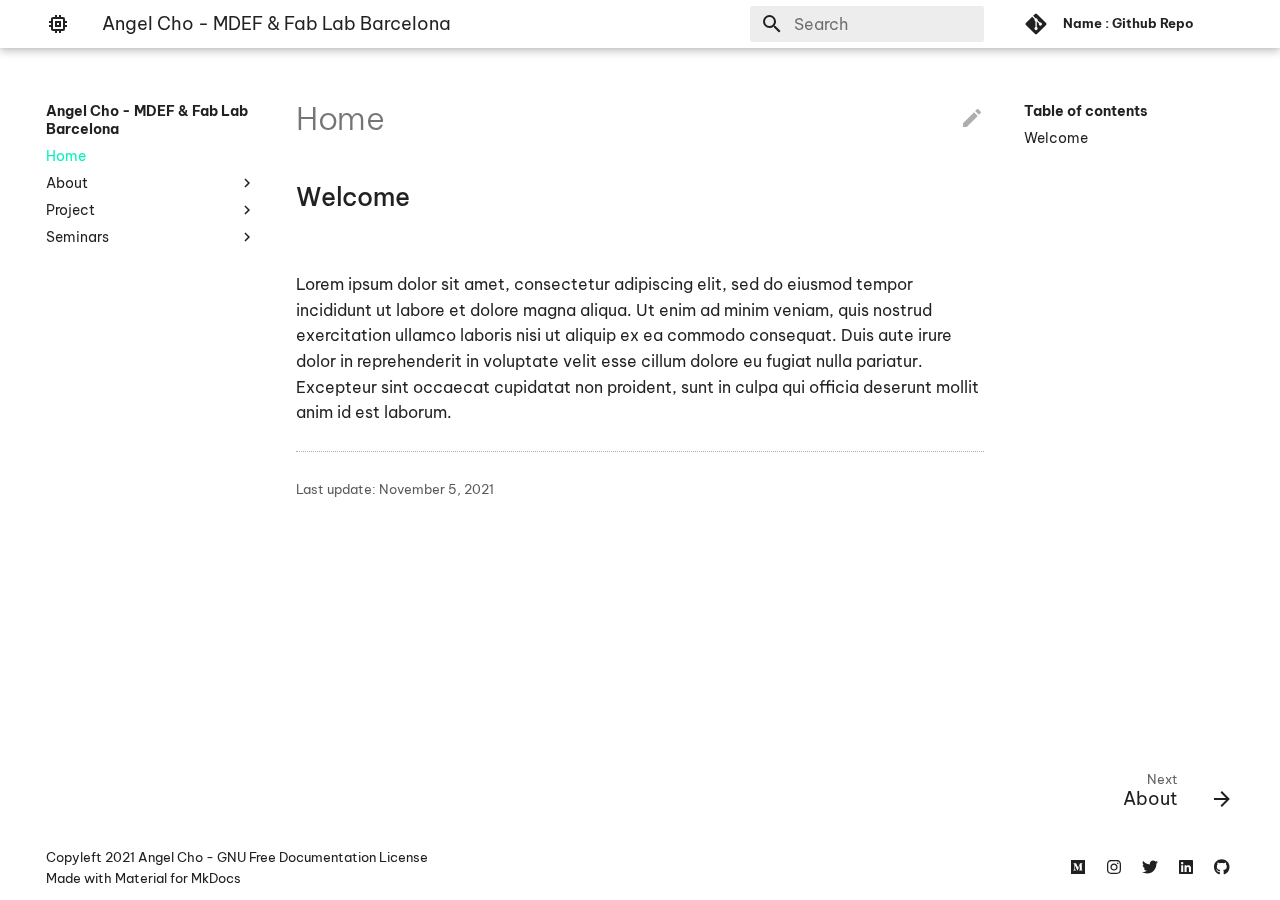
==== commit a425280a: "deploy: 49923b466f0dbdbef4ab024967ec2ff8c5bc9a85" ====
--- a/index.html
+++ b/index.html
@@ -447,7 +447,7 @@
 <div class="md-source-date">
   <small>
     
-      Last update: <span class="git-revision-date-localized-plugin git-revision-date-localized-plugin-date">November 2, 2021</span>
+      Last update: <span class="git-revision-date-localized-plugin git-revision-date-localized-plugin-date">November 5, 2021</span>
     
   </small>
 </div>
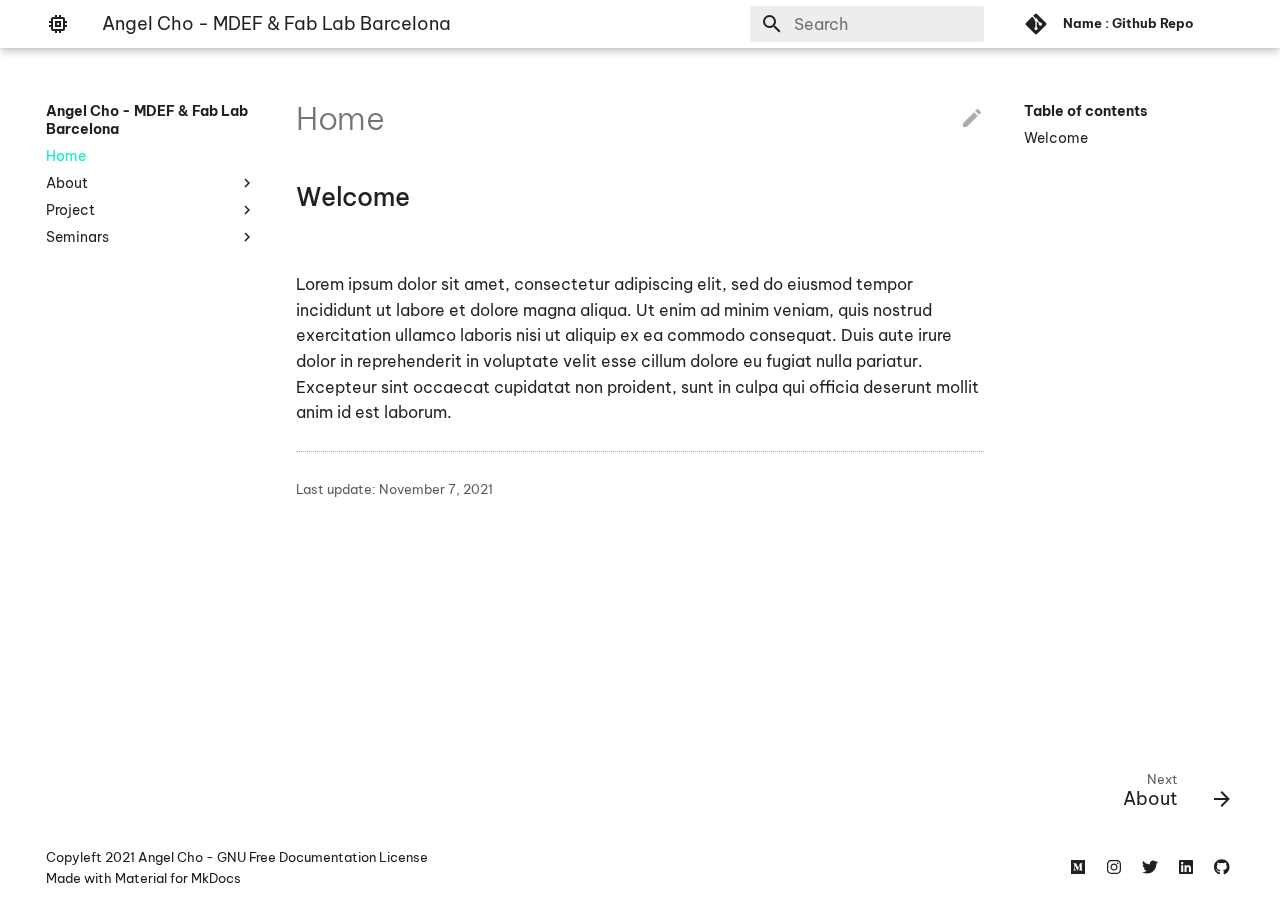
==== commit 1c8f4163: "deploy: cbe7201125d0965b4fa4605d6215d44636878a05" ====
--- a/index.html
+++ b/index.html
@@ -447,7 +447,7 @@
 <div class="md-source-date">
   <small>
     
-      Last update: <span class="git-revision-date-localized-plugin git-revision-date-localized-plugin-date">November 5, 2021</span>
+      Last update: <span class="git-revision-date-localized-plugin git-revision-date-localized-plugin-date">November 7, 2021</span>
     
   </small>
 </div>
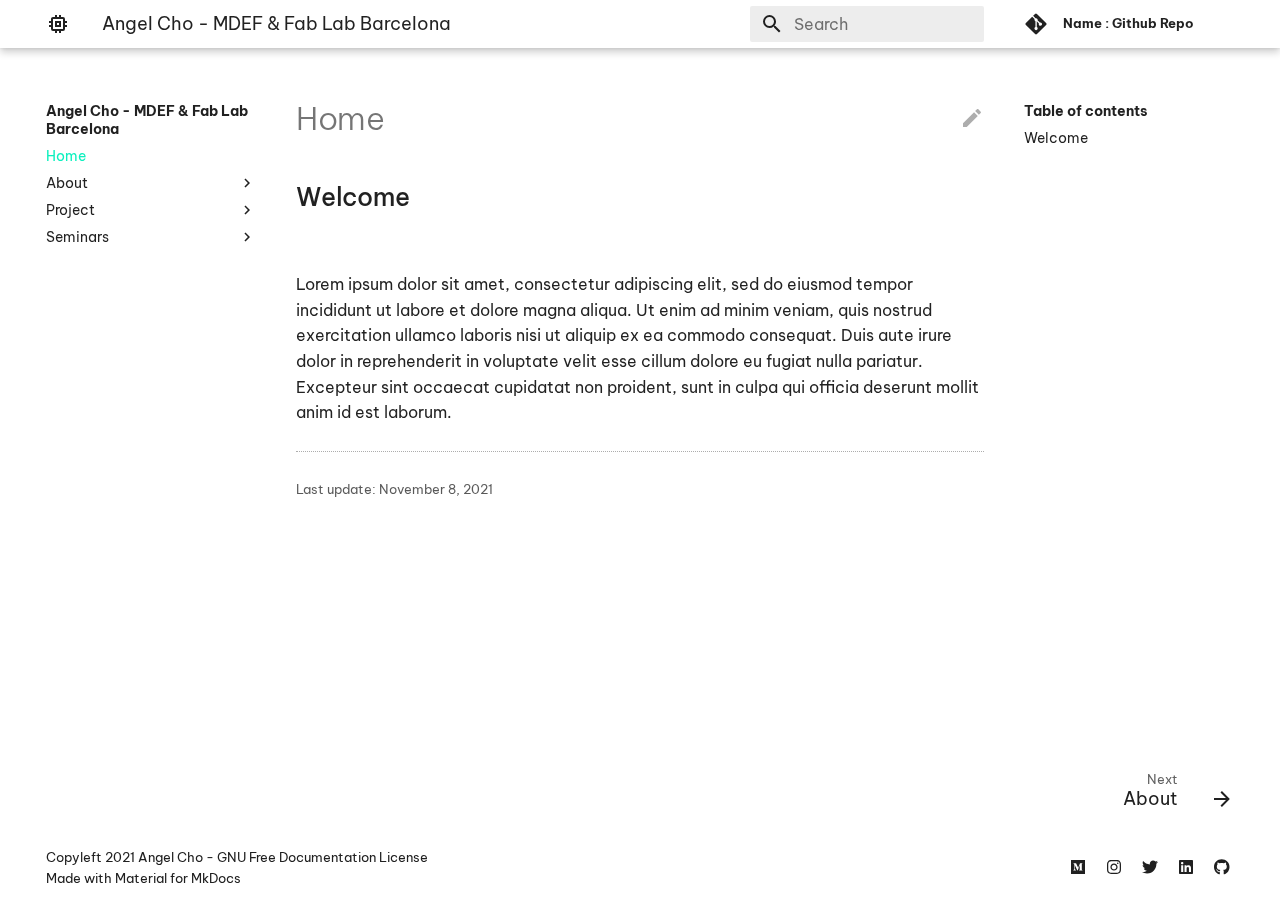
==== commit 77519616: "deploy: df5d6543dd6c4ea18ad18fb33f11e3ef62573b38" ====
--- a/index.html
+++ b/index.html
@@ -447,7 +447,7 @@
 <div class="md-source-date">
   <small>
     
-      Last update: <span class="git-revision-date-localized-plugin git-revision-date-localized-plugin-date">November 7, 2021</span>
+      Last update: <span class="git-revision-date-localized-plugin git-revision-date-localized-plugin-date">November 8, 2021</span>
     
   </small>
 </div>
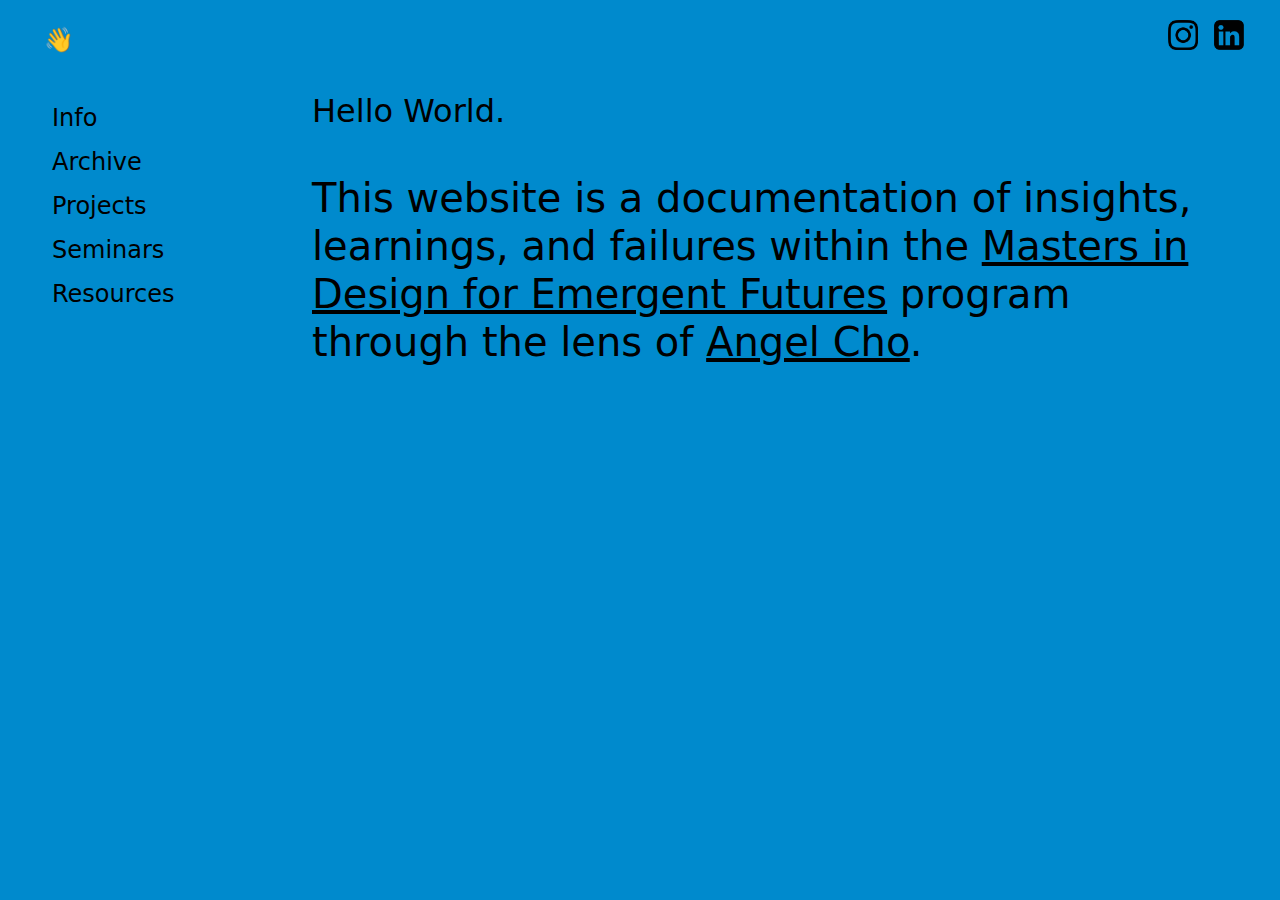
==== commit 36ea86ca: "commit html update" ====
--- a/index.html
+++ b/index.html
@@ -1,575 +1,74 @@
-
-
-
-<!doctype html>
-<html lang="en" class="no-js">
-  <head>
-    
-      <meta charset="utf-8">
-      <meta name="viewport" content="width=device-width,initial-scale=1">
-      
-        <meta name="description" content="Master in Design for Emergent Futures">
-      
-      
-        <link rel="canonical" href="https://fablabbcn.github.io/mdef-template/">
-      
-      
-        <meta name="author" content="Angel Cho">
-      
-      <link rel="shortcut icon" href="images/favicon.svg">
-      <meta name="generator" content="mkdocs-1.2.3, mkdocs-material-5.5.11">
-    
-    
-      
-        <title>Angel Cho - MDEF & Fab Lab Barcelona</title>
-      
-    
-    
-      <link rel="stylesheet" href="assets/stylesheets/main.860688db.min.css">
-      
-        <link rel="stylesheet" href="assets/stylesheets/palette.943997b5.min.css">
-      
-      
-        
-        
-        <meta name="theme-color" content="#ffffff">
-      
-    
-    
-    
-      
-        <link href="https://fonts.gstatic.com" rel="preconnect" crossorigin>
-        <link rel="stylesheet" href="https://fonts.googleapis.com/css?family=Be+Vietnam:300,400,400i,700%7CCutive+Mono&display=fallback">
-        <style>body,input{font-family:"Be Vietnam",-apple-system,BlinkMacSystemFont,Helvetica,Arial,sans-serif}code,kbd,pre{font-family:"Cutive Mono",SFMono-Regular,Consolas,Menlo,monospace}</style>
-      
-    
-    
-    
-      <link rel="stylesheet" href="stylesheets/extra.css">
-    
-      <link rel="stylesheet" href="https://unpkg.com/material-components-web@latest/dist/material-components-web.min.css">
-    
-    
-      
-    
-    
-  </head>
-  
-  
-    
-    
-    
-    <body dir="ltr" data-md-color-scheme="" data-md-color-primary="white" data-md-color-accent="purple">
-  
-    
-    <input class="md-toggle" data-md-toggle="drawer" type="checkbox" id="__drawer" autocomplete="off">
-    <input class="md-toggle" data-md-toggle="search" type="checkbox" id="__search" autocomplete="off">
-    <label class="md-overlay" for="__drawer"></label>
-    <div data-md-component="skip">
-      
-        
-        <a href="#welcome" class="md-skip">
-          Skip to content
-        </a>
-      
-    </div>
-    <div data-md-component="announce">
-      
-    </div>
-    
-      <header class="md-header" data-md-component="header">
-  <nav class="md-header-nav md-grid" aria-label="Header">
-    <a href="https://fablabbcn.github.io/mdef-template/" title="Angel Cho - MDEF & Fab Lab Barcelona" class="md-header-nav__button md-logo" aria-label="Angel Cho - MDEF & Fab Lab Barcelona">
-      
-  
-  <svg xmlns="http://www.w3.org/2000/svg" viewBox="0 0 24 24"><path d="M17 17H7V7h10m4 4V9h-2V7a2 2 0 00-2-2h-2V3h-2v2h-2V3H9v2H7c-1.11 0-2 .89-2 2v2H3v2h2v2H3v2h2v2a2 2 0 002 2h2v2h2v-2h2v2h2v-2h2a2 2 0 002-2v-2h2v-2h-2v-2m-6 2h-2v-2h2m2-2H9v6h6V9z"/></svg>
-
-    </a>
-    <label class="md-header-nav__button md-icon" for="__drawer">
-      <svg xmlns="http://www.w3.org/2000/svg" viewBox="0 0 24 24"><path d="M3 6h18v2H3V6m0 5h18v2H3v-2m0 5h18v2H3v-2z"/></svg>
-    </label>
-    <div class="md-header-nav__title" data-md-component="header-title">
-      
-        <div class="md-header-nav__ellipsis">
-          <span class="md-header-nav__topic md-ellipsis">
-            Angel Cho - MDEF & Fab Lab Barcelona
-          </span>
-          <span class="md-header-nav__topic md-ellipsis">
-            
-              Home
-            
-          </span>
+<!DOCTYPE html>
+<html lang="en">
+    <head>
+        <meta charset="utf-8" />
+        <meta name="viewport" content="width=device-width, initial-scale=1, shrink-to-fit=no" />
+        <meta name="description" content="" />
+        <meta name="author" content="" />
+        <title>Angel Cho - MDEF 2022</title>
+        <!-- Favicon-->
+        <link rel="icon" type="image/x-icon" href="assets/favicon.ico" />
+        <!-- Core theme CSS (includes Bootstrap)-->
+        <link href="css/styles.css" rel="stylesheet" />
+        <!-- This keeps the text on the same line as link -->
+        <style>
+         div
+         {
+           display: inline-block;
+         }
+      </style>
+    </head>
+    <body>
+        <div class="d-flex" id="wrapper">
+            <!-- Sidebar-->
+            <div class="bg-saffron" id="sidebar-wrapper">
+                <div class="sidebar-heading mt-2 ms-4">&#128075;</div>
+                <div class="list-group list-group-flush mt-4 ms-5">
+                    <a class="list-group-item list-group-item-action p-1" href="file:///Users/angelcho/Desktop/GITHUB/simple-template/info.html">Info</a>
+                    <a class="list-group-item list-group-item-action p-1" href="file:///Users/angelcho/Desktop/GITHUB/simple-template/archive.html">Archive</a>
+                    <a class="list-group-item list-group-item-action p-1" href="file:///Users/angelcho/Desktop/GITHUB/simple-template/projects.html">Projects</a>
+                    <a class="list-group-item list-group-item-action p-1" href="file:///Users/angelcho/Desktop/GITHUB/simple-template/seminars.html">Seminars</a>
+                    <a class="list-group-item list-group-item-action p-1" href="file:///Users/angelcho/Desktop/GITHUB/simple-template/resources.html">Resources</a>
+                    <a class="list-group-item list-group-item-action p-1" href="#!"></a>
+                </div>
+            </div>
+            <!-- Page content wrapper-->
+            <div id="page-content-wrapper">
+                <!-- Top navigation-->
+                <nav class="navbar navbar-expand-lg navbar-light bg-saffron">
+                    <div class="container-fluid">
+                        <div class="collapse navbar-collapse" id="navbarSupportedContent">
+                            <ul class="navbar-nav ms-auto mt-2 mt-lg-0">
+                                <li class="nav-item active"><a class="nav-link" href="https://www.instagram.com/angeljo.jpg/"><img src="./assets/instagram.png" height=30px/></a></li>
+                                <li class="nav-item"><a class="nav-link" href="https://www.linkedin.com/in/angel-jo-design/"><img src="./assets/linkedin.png" height=30px/></a></li>
+                                    <div class="dropdown-menu dropdown-menu-end" aria-labelledby="navbarDropdown">
+                                        <a class="dropdown-item" href="#!">Action</a>
+                                        <a class="dropdown-item" href="#!">Another action</a>
+                                        <div class="dropdown-divider"></div>
+                                        <a class="dropdown-item" href="#!">Something else here</a>
+                                    </div>
+                                </li>
+                            </ul>
+                        </div>
+                    </div>
+                </nav>
+                <!-- Page content-->
+                <div class="container- ms-4 me-5">
+                    <h2 class="mt-4"> Hello World.</h2>
+                    <br>
+                    <h1 style="display:inline">
+                      <div class="hover_img">
+                      This website is a documentation of insights, learnings, and failures within the
+                      <a href="https://youtu.be/ta-3B1uNmg8">Masters in Design for Emergent Futures<span><img src="./imgs/mdef-hover.jpg" alt="image" height="250" /></span></a> program through the lens of
+                      <a href="http://angeljodesign.com">Angel Cho<span><img src="./imgs/angelcho-hover.jpg" alt="image" height="250" /></span></a>.
+                      <br>
+                      <br>
+                </div>
+            </div>
         </div>
-      
-    </div>
-    
-      <label class="md-header-nav__button md-icon" for="__search">
-        <svg xmlns="http://www.w3.org/2000/svg" viewBox="0 0 24 24"><path d="M9.5 3A6.5 6.5 0 0116 9.5c0 1.61-.59 3.09-1.56 4.23l.27.27h.79l5 5-1.5 1.5-5-5v-.79l-.27-.27A6.516 6.516 0 019.5 16 6.5 6.5 0 013 9.5 6.5 6.5 0 019.5 3m0 2C7 5 5 7 5 9.5S7 14 9.5 14 14 12 14 9.5 12 5 9.5 5z"/></svg>
-      </label>
-      
-<div class="md-search" data-md-component="search" role="dialog">
-  <label class="md-search__overlay" for="__search"></label>
-  <div class="md-search__inner" role="search">
-    <form class="md-search__form" name="search">
-      <input type="text" class="md-search__input" name="query" aria-label="Search" placeholder="Search" autocapitalize="off" autocorrect="off" autocomplete="off" spellcheck="false" data-md-component="search-query" data-md-state="active">
-      <label class="md-search__icon md-icon" for="__search">
-        <svg xmlns="http://www.w3.org/2000/svg" viewBox="0 0 24 24"><path d="M9.5 3A6.5 6.5 0 0116 9.5c0 1.61-.59 3.09-1.56 4.23l.27.27h.79l5 5-1.5 1.5-5-5v-.79l-.27-.27A6.516 6.516 0 019.5 16 6.5 6.5 0 013 9.5 6.5 6.5 0 019.5 3m0 2C7 5 5 7 5 9.5S7 14 9.5 14 14 12 14 9.5 12 5 9.5 5z"/></svg>
-        <svg xmlns="http://www.w3.org/2000/svg" viewBox="0 0 24 24"><path d="M20 11v2H8l5.5 5.5-1.42 1.42L4.16 12l7.92-7.92L13.5 5.5 8 11h12z"/></svg>
-      </label>
-      <button type="reset" class="md-search__icon md-icon" aria-label="Clear" data-md-component="search-reset" tabindex="-1">
-        <svg xmlns="http://www.w3.org/2000/svg" viewBox="0 0 24 24"><path d="M19 6.41L17.59 5 12 10.59 6.41 5 5 6.41 10.59 12 5 17.59 6.41 19 12 13.41 17.59 19 19 17.59 13.41 12 19 6.41z"/></svg>
-      </button>
-    </form>
-    <div class="md-search__output">
-      <div class="md-search__scrollwrap" data-md-scrollfix>
-        <div class="md-search-result" data-md-component="search-result">
-          <div class="md-search-result__meta">
-            Initializing search
-          </div>
-          <ol class="md-search-result__list"></ol>
-        </div>
-      </div>
-    </div>
-  </div>
-</div>
-    
-    
-      <div class="md-header-nav__source">
-        
-<a href="https://github.com/fablabbcn/mdef-template/" title="Go to repository" class="md-source">
-  <div class="md-source__icon md-icon">
-    
-    <svg xmlns="http://www.w3.org/2000/svg" viewBox="0 0 448 512"><path d="M439.55 236.05L244 40.45a28.87 28.87 0 00-40.81 0l-40.66 40.63 51.52 51.52c27.06-9.14 52.68 16.77 43.39 43.68l49.66 49.66c34.23-11.8 61.18 31 35.47 56.69-26.49 26.49-70.21-2.87-56-37.34L240.22 199v121.85c25.3 12.54 22.26 41.85 9.08 55a34.34 34.34 0 01-48.55 0c-17.57-17.6-11.07-46.91 11.25-56v-123c-20.8-8.51-24.6-30.74-18.64-45L142.57 101 8.45 235.14a28.86 28.86 0 000 40.81l195.61 195.6a28.86 28.86 0 0040.8 0l194.69-194.69a28.86 28.86 0 000-40.81z"/></svg>
-  </div>
-  <div class="md-source__repository">
-    Name : Github Repo
-  </div>
-</a>
-      </div>
-    
-  </nav>
-</header>
-    
-    <div class="md-container" data-md-component="container">
-      
-        
-      
-      
-        
-      
-      <main class="md-main" data-md-component="main">
-        <div class="md-main__inner md-grid">
-          
-            
-              <div class="md-sidebar md-sidebar--primary" data-md-component="navigation">
-                <div class="md-sidebar__scrollwrap">
-                  <div class="md-sidebar__inner">
-                    <nav class="md-nav md-nav--primary" aria-label="Navigation" data-md-level="0">
-  <label class="md-nav__title" for="__drawer">
-    <a href="https://fablabbcn.github.io/mdef-template/" title="Angel Cho - MDEF & Fab Lab Barcelona" class="md-nav__button md-logo" aria-label="Angel Cho - MDEF & Fab Lab Barcelona">
-      
-  
-  <svg xmlns="http://www.w3.org/2000/svg" viewBox="0 0 24 24"><path d="M17 17H7V7h10m4 4V9h-2V7a2 2 0 00-2-2h-2V3h-2v2h-2V3H9v2H7c-1.11 0-2 .89-2 2v2H3v2h2v2H3v2h2v2a2 2 0 002 2h2v2h2v-2h2v2h2v-2h2a2 2 0 002-2v-2h2v-2h-2v-2m-6 2h-2v-2h2m2-2H9v6h6V9z"/></svg>
-
-    </a>
-    Angel Cho - MDEF & Fab Lab Barcelona
-  </label>
-  
-    <div class="md-nav__source">
-      
-<a href="https://github.com/fablabbcn/mdef-template/" title="Go to repository" class="md-source">
-  <div class="md-source__icon md-icon">
-    
-    <svg xmlns="http://www.w3.org/2000/svg" viewBox="0 0 448 512"><path d="M439.55 236.05L244 40.45a28.87 28.87 0 00-40.81 0l-40.66 40.63 51.52 51.52c27.06-9.14 52.68 16.77 43.39 43.68l49.66 49.66c34.23-11.8 61.18 31 35.47 56.69-26.49 26.49-70.21-2.87-56-37.34L240.22 199v121.85c25.3 12.54 22.26 41.85 9.08 55a34.34 34.34 0 01-48.55 0c-17.57-17.6-11.07-46.91 11.25-56v-123c-20.8-8.51-24.6-30.74-18.64-45L142.57 101 8.45 235.14a28.86 28.86 0 000 40.81l195.61 195.6a28.86 28.86 0 0040.8 0l194.69-194.69a28.86 28.86 0 000-40.81z"/></svg>
-  </div>
-  <div class="md-source__repository">
-    Name : Github Repo
-  </div>
-</a>
-    </div>
-  
-  <ul class="md-nav__list" data-md-scrollfix>
-    
-      
-      
-      
-
-  
-
-
-  <li class="md-nav__item md-nav__item--active">
-    
-    <input class="md-nav__toggle md-toggle" data-md-toggle="toc" type="checkbox" id="__toc">
-    
-    
-      <label class="md-nav__link md-nav__link--active" for="__toc">
-        Home
-        <span class="md-nav__icon md-icon"></span>
-      </label>
-    
-    <a href="." title="Home" class="md-nav__link md-nav__link--active">
-      Home
-    </a>
-    
-      
-<nav class="md-nav md-nav--secondary" aria-label="Table of contents">
-  
-  
-  
-    <label class="md-nav__title" for="__toc">
-      <span class="md-nav__icon md-icon"></span>
-      Table of contents
-    </label>
-    <ul class="md-nav__list" data-md-scrollfix>
-      
-        <li class="md-nav__item">
-  <a href="#welcome" class="md-nav__link">
-    Welcome
-  </a>
-  
-</li>
-      
-    </ul>
-  
-</nav>
-    
-  </li>
-
-    
-      
-      
-      
-
-
-  <li class="md-nav__item md-nav__item--nested">
-    
-      <input class="md-nav__toggle md-toggle" data-md-toggle="nav-2" type="checkbox" id="nav-2">
-    
-    <label class="md-nav__link" for="nav-2">
-      About
-      <span class="md-nav__icon md-icon"></span>
-    </label>
-    <nav class="md-nav" aria-label="About" data-md-level="1">
-      <label class="md-nav__title" for="nav-2">
-        <span class="md-nav__icon md-icon"></span>
-        About
-      </label>
-      <ul class="md-nav__list" data-md-scrollfix>
-        
-        
-          
-          
-          
-
-
-  <li class="md-nav__item">
-    <a href="about/about/" title="About" class="md-nav__link">
-      About
-    </a>
-  </li>
-
-        
-      </ul>
-    </nav>
-  </li>
-
-    
-      
-      
-      
-
-
-  <li class="md-nav__item md-nav__item--nested">
-    
-      <input class="md-nav__toggle md-toggle" data-md-toggle="nav-3" type="checkbox" id="nav-3">
-    
-    <label class="md-nav__link" for="nav-3">
-      Project
-      <span class="md-nav__icon md-icon"></span>
-    </label>
-    <nav class="md-nav" aria-label="Project" data-md-level="1">
-      <label class="md-nav__title" for="nav-3">
-        <span class="md-nav__icon md-icon"></span>
-        Project
-      </label>
-      <ul class="md-nav__list" data-md-scrollfix>
-        
-        
-          
-          
-          
-
-
-  <li class="md-nav__item">
-    <a href="project/project/" title="Desgin Space" class="md-nav__link">
-      Desgin Space
-    </a>
-  </li>
-
-        
-      </ul>
-    </nav>
-  </li>
-
-    
-      
-      
-      
-
-
-  <li class="md-nav__item md-nav__item--nested">
-    
-      <input class="md-nav__toggle md-toggle" data-md-toggle="nav-4" type="checkbox" id="nav-4">
-    
-    <label class="md-nav__link" for="nav-4">
-      Seminars
-      <span class="md-nav__icon md-icon"></span>
-    </label>
-    <nav class="md-nav" aria-label="Seminars" data-md-level="1">
-      <label class="md-nav__title" for="nav-4">
-        <span class="md-nav__icon md-icon"></span>
-        Seminars
-      </label>
-      <ul class="md-nav__list" data-md-scrollfix>
-        
-        
-          
-          
-          
-
-
-  <li class="md-nav__item">
-    <a href="seminars/01-Bootcamp/" title="Bootcamp" class="md-nav__link">
-      Bootcamp
-    </a>
-  </li>
-
-        
-          
-          
-          
-
-
-  <li class="md-nav__item">
-    <a href="seminars/02-Atlas%20of%20Weak%20Signals/" title="Atlas of Weak Signals" class="md-nav__link">
-      Atlas of Weak Signals
-    </a>
-  </li>
-
-        
-          
-          
-          
-
-
-  <li class="md-nav__item">
-    <a href="seminars/03-Agri%20Bio%20Zero/" title="Agri Bio Zero" class="md-nav__link">
-      Agri Bio Zero
-    </a>
-  </li>
-
-        
-          
-          
-          
-
-
-  <li class="md-nav__item">
-    <a href="seminars/04_Living%20with%20Your%20Own%20Ideas/" title="Living with Your Own Ideas" class="md-nav__link">
-      Living with Your Own Ideas
-    </a>
-  </li>
-
-        
-      </ul>
-    </nav>
-  </li>
-
-    
-  </ul>
-</nav>
-                  </div>
-                </div>
-              </div>
-            
-            
-              <div class="md-sidebar md-sidebar--secondary" data-md-component="toc">
-                <div class="md-sidebar__scrollwrap">
-                  <div class="md-sidebar__inner">
-                    
-<nav class="md-nav md-nav--secondary" aria-label="Table of contents">
-  
-  
-  
-    <label class="md-nav__title" for="__toc">
-      <span class="md-nav__icon md-icon"></span>
-      Table of contents
-    </label>
-    <ul class="md-nav__list" data-md-scrollfix>
-      
-        <li class="md-nav__item">
-  <a href="#welcome" class="md-nav__link">
-    Welcome
-  </a>
-  
-</li>
-      
-    </ul>
-  
-</nav>
-                  </div>
-                </div>
-              </div>
-            
-          
-          <div class="md-content">
-            <article class="md-content__inner md-typeset">
-              
-                
-                  <a href="https://github.com/fablabbcn/mdef-template/edit/master/docs/index.md" title="Edit this page" class="md-content__button md-icon">
-                    <svg xmlns="http://www.w3.org/2000/svg" viewBox="0 0 24 24"><path d="M20.71 7.04c.39-.39.39-1.04 0-1.41l-2.34-2.34c-.37-.39-1.02-.39-1.41 0l-1.84 1.83 3.75 3.75M3 17.25V21h3.75L17.81 9.93l-3.75-3.75L3 17.25z"/></svg>
-                  </a>
-                
-                
-                  
-                
-                
-                  <h1>Home</h1>
-                
-                <h2 id="welcome">Welcome<a class="headerlink" href="#welcome" title="Permanent link">&para;</a></h2>
-<p><img alt="" src="../images/perezoso.jpg" /></p>
-<p>Lorem ipsum dolor sit amet, consectetur adipiscing elit, sed do eiusmod tempor incididunt ut labore et dolore magna aliqua. Ut enim ad minim veniam, quis nostrud exercitation ullamco laboris nisi ut aliquip ex ea commodo consequat. Duis aute irure dolor in reprehenderit in voluptate velit esse cillum dolore eu fugiat nulla pariatur. Excepteur sint occaecat cupidatat non proident, sunt in culpa qui officia deserunt mollit anim id est laborum.</p>
-                
-                  
-                    
-
-<hr>
-<div class="md-source-date">
-  <small>
-    
-      Last update: <span class="git-revision-date-localized-plugin git-revision-date-localized-plugin-date">November 8, 2021</span>
-    
-  </small>
-</div>
-                  
-                
-              
-              
-                
-
-
-              
-            </article>
-          </div>
-        </div>
-      </main>
-      
-        
-<footer class="md-footer">
-  
-    <div class="md-footer-nav">
-      <nav class="md-footer-nav__inner md-grid" aria-label="Footer">
-        
-        
-          <a href="about/about/" title="About" class="md-footer-nav__link md-footer-nav__link--next" rel="next">
-            <div class="md-footer-nav__title">
-              <div class="md-ellipsis">
-                <span class="md-footer-nav__direction">
-                  Next
-                </span>
-                About
-              </div>
-            </div>
-            <div class="md-footer-nav__button md-icon">
-              <svg xmlns="http://www.w3.org/2000/svg" viewBox="0 0 24 24"><path d="M4 11v2h12l-5.5 5.5 1.42 1.42L19.84 12l-7.92-7.92L10.5 5.5 16 11H4z"/></svg>
-            </div>
-          </a>
-        
-      </nav>
-    </div>
-  
-  <div class="md-footer-meta md-typeset">
-    <div class="md-footer-meta__inner md-grid">
-      <div class="md-footer-copyright">
-        
-          <div class="md-footer-copyright__highlight">
-            Copyleft 2021 Angel Cho - GNU Free Documentation License
-          </div>
-        
-        Made with
-        <a href="https://squidfunk.github.io/mkdocs-material/" target="_blank" rel="noopener">
-          Material for MkDocs
-        </a>
-      </div>
-      
-  <div class="md-footer-social">
-    
-      
-      
-        
-        
-      
-      <a href="https://medium.com/" target="_blank" rel="noopener" title="medium.com" class="md-footer-social__link">
-        <svg xmlns="http://www.w3.org/2000/svg" viewBox="0 0 448 512"><path d="M0 32v448h448V32H0zm372.2 106.1l-24 23c-2.1 1.6-3.1 4.2-2.7 6.7v169.3c-.4 2.6.6 5.2 2.7 6.7l23.5 23v5.1h-118V367l24.3-23.6c2.4-2.4 2.4-3.1 2.4-6.7V199.8l-67.6 171.6h-9.1L125 199.8v115c-.7 4.8 1 9.7 4.4 13.2l31.6 38.3v5.1H71.2v-5.1l31.6-38.3c3.4-3.5 4.9-8.4 4.1-13.2v-133c.4-3.7-1-7.3-3.8-9.8L75 138.1V133h87.3l67.4 148L289 133.1h83.2v5z"/></svg>
-      </a>
-    
-      
-      
-        
-        
-      
-      <a href="https://instagram.com/angeljo.jpg" target="_blank" rel="noopener" title="instagram.com" class="md-footer-social__link">
-        <svg xmlns="http://www.w3.org/2000/svg" viewBox="0 0 448 512"><path d="M224.1 141c-63.6 0-114.9 51.3-114.9 114.9s51.3 114.9 114.9 114.9S339 319.5 339 255.9 287.7 141 224.1 141zm0 189.6c-41.1 0-74.7-33.5-74.7-74.7s33.5-74.7 74.7-74.7 74.7 33.5 74.7 74.7-33.6 74.7-74.7 74.7zm146.4-194.3c0 14.9-12 26.8-26.8 26.8-14.9 0-26.8-12-26.8-26.8s12-26.8 26.8-26.8 26.8 12 26.8 26.8zm76.1 27.2c-1.7-35.9-9.9-67.7-36.2-93.9-26.2-26.2-58-34.4-93.9-36.2-37-2.1-147.9-2.1-184.9 0-35.8 1.7-67.6 9.9-93.9 36.1s-34.4 58-36.2 93.9c-2.1 37-2.1 147.9 0 184.9 1.7 35.9 9.9 67.7 36.2 93.9s58 34.4 93.9 36.2c37 2.1 147.9 2.1 184.9 0 35.9-1.7 67.7-9.9 93.9-36.2 26.2-26.2 34.4-58 36.2-93.9 2.1-37 2.1-147.8 0-184.8zM398.8 388c-7.8 19.6-22.9 34.7-42.6 42.6-29.5 11.7-99.5 9-132.1 9s-102.7 2.6-132.1-9c-19.6-7.8-34.7-22.9-42.6-42.6-11.7-29.5-9-99.5-9-132.1s-2.6-102.7 9-132.1c7.8-19.6 22.9-34.7 42.6-42.6 29.5-11.7 99.5-9 132.1-9s102.7-2.6 132.1 9c19.6 7.8 34.7 22.9 42.6 42.6 11.7 29.5 9 99.5 9 132.1s2.7 102.7-9 132.1z"/></svg>
-      </a>
-    
-      
-      
-        
-        
-      
-      <a href="https://twitter.com/" target="_blank" rel="noopener" title="twitter.com" class="md-footer-social__link">
-        <svg xmlns="http://www.w3.org/2000/svg" viewBox="0 0 512 512"><path d="M459.37 151.716c.325 4.548.325 9.097.325 13.645 0 138.72-105.583 298.558-298.558 298.558-59.452 0-114.68-17.219-161.137-47.106 8.447.974 16.568 1.299 25.34 1.299 49.055 0 94.213-16.568 130.274-44.832-46.132-.975-84.792-31.188-98.112-72.772 6.498.974 12.995 1.624 19.818 1.624 9.421 0 18.843-1.3 27.614-3.573-48.081-9.747-84.143-51.98-84.143-102.985v-1.299c13.969 7.797 30.214 12.67 47.431 13.319-28.264-18.843-46.781-51.005-46.781-87.391 0-19.492 5.197-37.36 14.294-52.954 51.655 63.675 129.3 105.258 216.365 109.807-1.624-7.797-2.599-15.918-2.599-24.04 0-57.828 46.782-104.934 104.934-104.934 30.213 0 57.502 12.67 76.67 33.137 23.715-4.548 46.456-13.32 66.599-25.34-7.798 24.366-24.366 44.833-46.132 57.827 21.117-2.273 41.584-8.122 60.426-16.243-14.292 20.791-32.161 39.308-52.628 54.253z"/></svg>
-      </a>
-    
-      
-      
-        
-        
-      
-      <a href="https://www.linkedin.com/in/" target="_blank" rel="noopener" title="www.linkedin.com" class="md-footer-social__link">
-        <svg xmlns="http://www.w3.org/2000/svg" viewBox="0 0 448 512"><path d="M416 32H31.9C14.3 32 0 46.5 0 64.3v383.4C0 465.5 14.3 480 31.9 480H416c17.6 0 32-14.5 32-32.3V64.3c0-17.8-14.4-32.3-32-32.3zM135.4 416H69V202.2h66.5V416zm-33.2-243c-21.3 0-38.5-17.3-38.5-38.5S80.9 96 102.2 96c21.2 0 38.5 17.3 38.5 38.5 0 21.3-17.2 38.5-38.5 38.5zm282.1 243h-66.4V312c0-24.8-.5-56.7-34.5-56.7-34.6 0-39.9 27-39.9 54.9V416h-66.4V202.2h63.7v29.2h.9c8.9-16.8 30.6-34.5 62.9-34.5 67.2 0 79.7 44.3 79.7 101.9V416z"/></svg>
-      </a>
-    
-      
-      
-        
-        
-      
-      <a href="https://github.com/" target="_blank" rel="noopener" title="github.com" class="md-footer-social__link">
-        <svg xmlns="http://www.w3.org/2000/svg" viewBox="0 0 496 512"><path d="M165.9 397.4c0 2-2.3 3.6-5.2 3.6-3.3.3-5.6-1.3-5.6-3.6 0-2 2.3-3.6 5.2-3.6 3-.3 5.6 1.3 5.6 3.6zm-31.1-4.5c-.7 2 1.3 4.3 4.3 4.9 2.6 1 5.6 0 6.2-2s-1.3-4.3-4.3-5.2c-2.6-.7-5.5.3-6.2 2.3zm44.2-1.7c-2.9.7-4.9 2.6-4.6 4.9.3 2 2.9 3.3 5.9 2.6 2.9-.7 4.9-2.6 4.6-4.6-.3-1.9-3-3.2-5.9-2.9zM244.8 8C106.1 8 0 113.3 0 252c0 110.9 69.8 205.8 169.5 239.2 12.8 2.3 17.3-5.6 17.3-12.1 0-6.2-.3-40.4-.3-61.4 0 0-70 15-84.7-29.8 0 0-11.4-29.1-27.8-36.6 0 0-22.9-15.7 1.6-15.4 0 0 24.9 2 38.6 25.8 21.9 38.6 58.6 27.5 72.9 20.9 2.3-16 8.8-27.1 16-33.7-55.9-6.2-112.3-14.3-112.3-110.5 0-27.5 7.6-41.3 23.6-58.9-2.6-6.5-11.1-33.3 2.6-67.9 20.9-6.5 69 27 69 27 20-5.6 41.5-8.5 62.8-8.5s42.8 2.9 62.8 8.5c0 0 48.1-33.6 69-27 13.7 34.7 5.2 61.4 2.6 67.9 16 17.7 25.8 31.5 25.8 58.9 0 96.5-58.9 104.2-114.8 110.5 9.2 7.9 17 22.9 17 46.4 0 33.7-.3 75.4-.3 83.6 0 6.5 4.6 14.4 17.3 12.1C428.2 457.8 496 362.9 496 252 496 113.3 383.5 8 244.8 8zM97.2 352.9c-1.3 1-1 3.3.7 5.2 1.6 1.6 3.9 2.3 5.2 1 1.3-1 1-3.3-.7-5.2-1.6-1.6-3.9-2.3-5.2-1zm-10.8-8.1c-.7 1.3.3 2.9 2.3 3.9 1.6 1 3.6.7 4.3-.7.7-1.3-.3-2.9-2.3-3.9-2-.6-3.6-.3-4.3.7zm32.4 35.6c-1.6 1.3-1 4.3 1.3 6.2 2.3 2.3 5.2 2.6 6.5 1 1.3-1.3.7-4.3-1.3-6.2-2.2-2.3-5.2-2.6-6.5-1zm-11.4-14.7c-1.6 1-1.6 3.6 0 5.9 1.6 2.3 4.3 3.3 5.6 2.3 1.6-1.3 1.6-3.9 0-6.2-1.4-2.3-4-3.3-5.6-2z"/></svg>
-      </a>
-    
-  </div>
-
-    </div>
-  </div>
-</footer>
-      
-    </div>
-    
-      <script src="assets/javascripts/vendor.df0def68.min.js"></script>
-      <script src="assets/javascripts/bundle.ba57d267.min.js"></script><script id="__lang" type="application/json">{"clipboard.copy": "Copy to clipboard", "clipboard.copied": "Copied to clipboard", "search.config.lang": "en", "search.config.pipeline": "trimmer, stopWordFilter", "search.config.separator": "[\\s\\-]+", "search.result.placeholder": "Type to start searching", "search.result.none": "No matching documents", "search.result.one": "1 matching document", "search.result.other": "# matching documents"}</script>
-      
-      <script>
-        app = initialize({
-          base: ".",
-          features: ["navigation.tabs"],
-          search: Object.assign({
-            worker: "assets/javascripts/worker/search.5eca75d3.min.js"
-          }, typeof search !== "undefined" && search)
-        })
-      </script>
-      
-    
-  </body>
-</html>+        <!-- Bootstrap core JS-->
+        <script src="https://cdn.jsdelivr.net/npm/bootstrap@5.1.1/dist/js/bootstrap.bundle.min.js"></script>
+        <!-- Core theme JS-->
+        <script src="js/scripts.js"></script>
+    </body>
+</html>
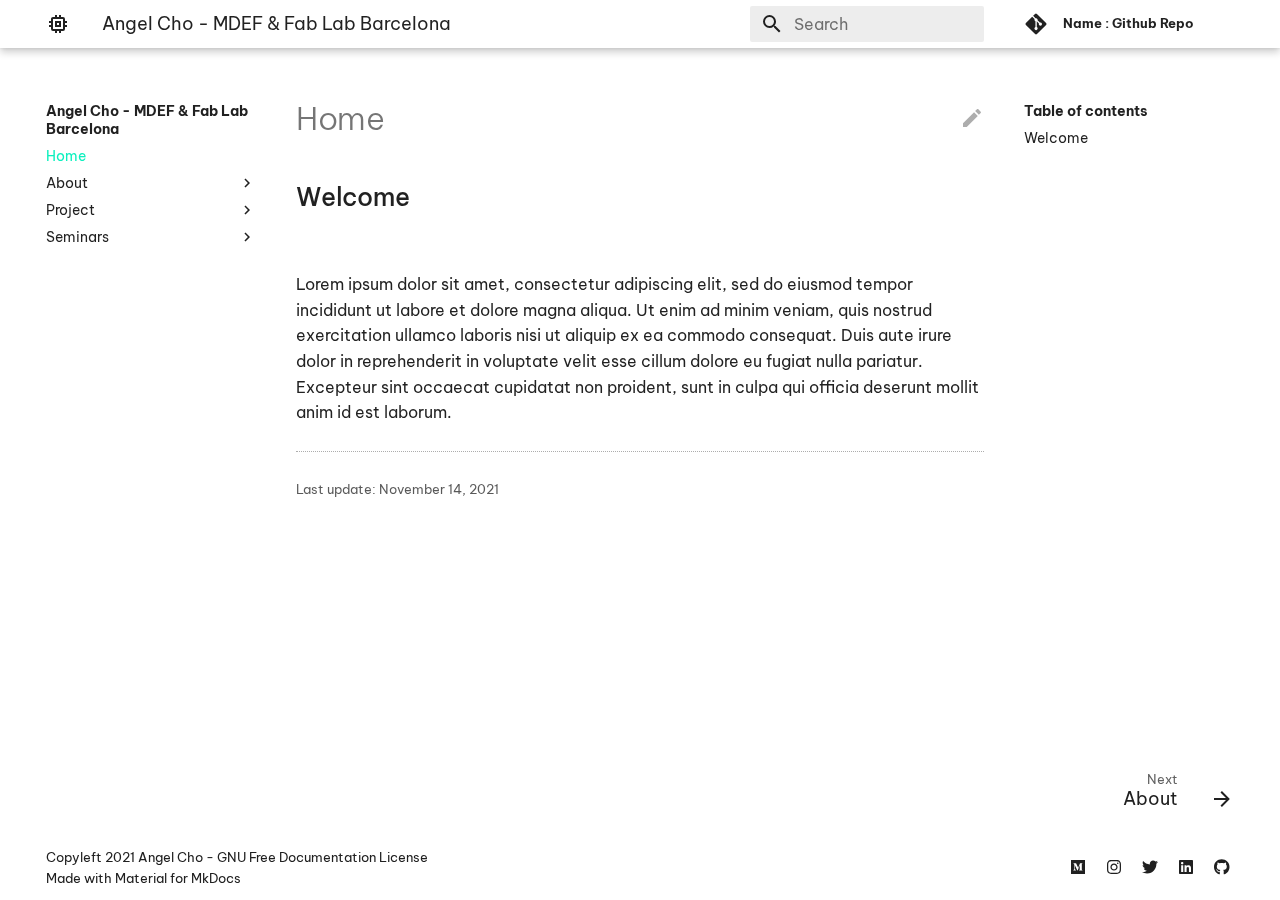
==== commit 4327240e: "deploy: 7b399de04cbaed60044d1bb731d5bb8faf027136" ====
--- a/index.html
+++ b/index.html
@@ -1,74 +1,599 @@
-<!DOCTYPE html>
-<html lang="en">
-    <head>
-        <meta charset="utf-8" />
-        <meta name="viewport" content="width=device-width, initial-scale=1, shrink-to-fit=no" />
-        <meta name="description" content="" />
-        <meta name="author" content="" />
-        <title>Angel Cho - MDEF 2022</title>
-        <!-- Favicon-->
-        <link rel="icon" type="image/x-icon" href="assets/favicon.ico" />
-        <!-- Core theme CSS (includes Bootstrap)-->
-        <link href="css/styles.css" rel="stylesheet" />
-        <!-- This keeps the text on the same line as link -->
-        <style>
-         div
-         {
-           display: inline-block;
-         }
-      </style>
-    </head>
-    <body>
-        <div class="d-flex" id="wrapper">
-            <!-- Sidebar-->
-            <div class="bg-saffron" id="sidebar-wrapper">
-                <div class="sidebar-heading mt-2 ms-4">&#128075;</div>
-                <div class="list-group list-group-flush mt-4 ms-5">
-                    <a class="list-group-item list-group-item-action p-1" href="file:///Users/angelcho/Desktop/GITHUB/simple-template/info.html">Info</a>
-                    <a class="list-group-item list-group-item-action p-1" href="file:///Users/angelcho/Desktop/GITHUB/simple-template/archive.html">Archive</a>
-                    <a class="list-group-item list-group-item-action p-1" href="file:///Users/angelcho/Desktop/GITHUB/simple-template/projects.html">Projects</a>
-                    <a class="list-group-item list-group-item-action p-1" href="file:///Users/angelcho/Desktop/GITHUB/simple-template/seminars.html">Seminars</a>
-                    <a class="list-group-item list-group-item-action p-1" href="file:///Users/angelcho/Desktop/GITHUB/simple-template/resources.html">Resources</a>
-                    <a class="list-group-item list-group-item-action p-1" href="#!"></a>
+
+
+
+<!doctype html>
+<html lang="en" class="no-js">
+  <head>
+    
+      <meta charset="utf-8">
+      <meta name="viewport" content="width=device-width,initial-scale=1">
+      
+        <meta name="description" content="Master in Design for Emergent Futures">
+      
+      
+        <link rel="canonical" href="https://fablabbcn.github.io/mdef-template/">
+      
+      
+        <meta name="author" content="Angel Cho">
+      
+      <link rel="shortcut icon" href="images/favicon.svg">
+      <meta name="generator" content="mkdocs-1.2.3, mkdocs-material-5.5.11">
+    
+    
+      
+        <title>Angel Cho - MDEF & Fab Lab Barcelona</title>
+      
+    
+    
+      <link rel="stylesheet" href="assets/stylesheets/main.860688db.min.css">
+      
+        <link rel="stylesheet" href="assets/stylesheets/palette.943997b5.min.css">
+      
+      
+        
+        
+        <meta name="theme-color" content="#ffffff">
+      
+    
+    
+    
+      
+        <link href="https://fonts.gstatic.com" rel="preconnect" crossorigin>
+        <link rel="stylesheet" href="https://fonts.googleapis.com/css?family=Be+Vietnam:300,400,400i,700%7CCutive+Mono&display=fallback">
+        <style>body,input{font-family:"Be Vietnam",-apple-system,BlinkMacSystemFont,Helvetica,Arial,sans-serif}code,kbd,pre{font-family:"Cutive Mono",SFMono-Regular,Consolas,Menlo,monospace}</style>
+      
+    
+    
+    
+      <link rel="stylesheet" href="stylesheets/extra.css">
+    
+      <link rel="stylesheet" href="https://unpkg.com/material-components-web@latest/dist/material-components-web.min.css">
+    
+    
+      
+    
+    
+  </head>
+  
+  
+    
+    
+    
+    <body dir="ltr" data-md-color-scheme="" data-md-color-primary="white" data-md-color-accent="purple">
+  
+    
+    <input class="md-toggle" data-md-toggle="drawer" type="checkbox" id="__drawer" autocomplete="off">
+    <input class="md-toggle" data-md-toggle="search" type="checkbox" id="__search" autocomplete="off">
+    <label class="md-overlay" for="__drawer"></label>
+    <div data-md-component="skip">
+      
+        
+        <a href="#welcome" class="md-skip">
+          Skip to content
+        </a>
+      
+    </div>
+    <div data-md-component="announce">
+      
+    </div>
+    
+      <header class="md-header" data-md-component="header">
+  <nav class="md-header-nav md-grid" aria-label="Header">
+    <a href="https://fablabbcn.github.io/mdef-template/" title="Angel Cho - MDEF & Fab Lab Barcelona" class="md-header-nav__button md-logo" aria-label="Angel Cho - MDEF & Fab Lab Barcelona">
+      
+  
+  <svg xmlns="http://www.w3.org/2000/svg" viewBox="0 0 24 24"><path d="M17 17H7V7h10m4 4V9h-2V7a2 2 0 00-2-2h-2V3h-2v2h-2V3H9v2H7c-1.11 0-2 .89-2 2v2H3v2h2v2H3v2h2v2a2 2 0 002 2h2v2h2v-2h2v2h2v-2h2a2 2 0 002-2v-2h2v-2h-2v-2m-6 2h-2v-2h2m2-2H9v6h6V9z"/></svg>
+
+    </a>
+    <label class="md-header-nav__button md-icon" for="__drawer">
+      <svg xmlns="http://www.w3.org/2000/svg" viewBox="0 0 24 24"><path d="M3 6h18v2H3V6m0 5h18v2H3v-2m0 5h18v2H3v-2z"/></svg>
+    </label>
+    <div class="md-header-nav__title" data-md-component="header-title">
+      
+        <div class="md-header-nav__ellipsis">
+          <span class="md-header-nav__topic md-ellipsis">
+            Angel Cho - MDEF & Fab Lab Barcelona
+          </span>
+          <span class="md-header-nav__topic md-ellipsis">
+            
+              Home
+            
+          </span>
+        </div>
+      
+    </div>
+    
+      <label class="md-header-nav__button md-icon" for="__search">
+        <svg xmlns="http://www.w3.org/2000/svg" viewBox="0 0 24 24"><path d="M9.5 3A6.5 6.5 0 0116 9.5c0 1.61-.59 3.09-1.56 4.23l.27.27h.79l5 5-1.5 1.5-5-5v-.79l-.27-.27A6.516 6.516 0 019.5 16 6.5 6.5 0 013 9.5 6.5 6.5 0 019.5 3m0 2C7 5 5 7 5 9.5S7 14 9.5 14 14 12 14 9.5 12 5 9.5 5z"/></svg>
+      </label>
+      
+<div class="md-search" data-md-component="search" role="dialog">
+  <label class="md-search__overlay" for="__search"></label>
+  <div class="md-search__inner" role="search">
+    <form class="md-search__form" name="search">
+      <input type="text" class="md-search__input" name="query" aria-label="Search" placeholder="Search" autocapitalize="off" autocorrect="off" autocomplete="off" spellcheck="false" data-md-component="search-query" data-md-state="active">
+      <label class="md-search__icon md-icon" for="__search">
+        <svg xmlns="http://www.w3.org/2000/svg" viewBox="0 0 24 24"><path d="M9.5 3A6.5 6.5 0 0116 9.5c0 1.61-.59 3.09-1.56 4.23l.27.27h.79l5 5-1.5 1.5-5-5v-.79l-.27-.27A6.516 6.516 0 019.5 16 6.5 6.5 0 013 9.5 6.5 6.5 0 019.5 3m0 2C7 5 5 7 5 9.5S7 14 9.5 14 14 12 14 9.5 12 5 9.5 5z"/></svg>
+        <svg xmlns="http://www.w3.org/2000/svg" viewBox="0 0 24 24"><path d="M20 11v2H8l5.5 5.5-1.42 1.42L4.16 12l7.92-7.92L13.5 5.5 8 11h12z"/></svg>
+      </label>
+      <button type="reset" class="md-search__icon md-icon" aria-label="Clear" data-md-component="search-reset" tabindex="-1">
+        <svg xmlns="http://www.w3.org/2000/svg" viewBox="0 0 24 24"><path d="M19 6.41L17.59 5 12 10.59 6.41 5 5 6.41 10.59 12 5 17.59 6.41 19 12 13.41 17.59 19 19 17.59 13.41 12 19 6.41z"/></svg>
+      </button>
+    </form>
+    <div class="md-search__output">
+      <div class="md-search__scrollwrap" data-md-scrollfix>
+        <div class="md-search-result" data-md-component="search-result">
+          <div class="md-search-result__meta">
+            Initializing search
+          </div>
+          <ol class="md-search-result__list"></ol>
+        </div>
+      </div>
+    </div>
+  </div>
+</div>
+    
+    
+      <div class="md-header-nav__source">
+        
+<a href="https://github.com/fablabbcn/mdef-template/" title="Go to repository" class="md-source">
+  <div class="md-source__icon md-icon">
+    
+    <svg xmlns="http://www.w3.org/2000/svg" viewBox="0 0 448 512"><path d="M439.55 236.05L244 40.45a28.87 28.87 0 00-40.81 0l-40.66 40.63 51.52 51.52c27.06-9.14 52.68 16.77 43.39 43.68l49.66 49.66c34.23-11.8 61.18 31 35.47 56.69-26.49 26.49-70.21-2.87-56-37.34L240.22 199v121.85c25.3 12.54 22.26 41.85 9.08 55a34.34 34.34 0 01-48.55 0c-17.57-17.6-11.07-46.91 11.25-56v-123c-20.8-8.51-24.6-30.74-18.64-45L142.57 101 8.45 235.14a28.86 28.86 0 000 40.81l195.61 195.6a28.86 28.86 0 0040.8 0l194.69-194.69a28.86 28.86 0 000-40.81z"/></svg>
+  </div>
+  <div class="md-source__repository">
+    Name : Github Repo
+  </div>
+</a>
+      </div>
+    
+  </nav>
+</header>
+    
+    <div class="md-container" data-md-component="container">
+      
+        
+      
+      
+        
+      
+      <main class="md-main" data-md-component="main">
+        <div class="md-main__inner md-grid">
+          
+            
+              <div class="md-sidebar md-sidebar--primary" data-md-component="navigation">
+                <div class="md-sidebar__scrollwrap">
+                  <div class="md-sidebar__inner">
+                    <nav class="md-nav md-nav--primary" aria-label="Navigation" data-md-level="0">
+  <label class="md-nav__title" for="__drawer">
+    <a href="https://fablabbcn.github.io/mdef-template/" title="Angel Cho - MDEF & Fab Lab Barcelona" class="md-nav__button md-logo" aria-label="Angel Cho - MDEF & Fab Lab Barcelona">
+      
+  
+  <svg xmlns="http://www.w3.org/2000/svg" viewBox="0 0 24 24"><path d="M17 17H7V7h10m4 4V9h-2V7a2 2 0 00-2-2h-2V3h-2v2h-2V3H9v2H7c-1.11 0-2 .89-2 2v2H3v2h2v2H3v2h2v2a2 2 0 002 2h2v2h2v-2h2v2h2v-2h2a2 2 0 002-2v-2h2v-2h-2v-2m-6 2h-2v-2h2m2-2H9v6h6V9z"/></svg>
+
+    </a>
+    Angel Cho - MDEF & Fab Lab Barcelona
+  </label>
+  
+    <div class="md-nav__source">
+      
+<a href="https://github.com/fablabbcn/mdef-template/" title="Go to repository" class="md-source">
+  <div class="md-source__icon md-icon">
+    
+    <svg xmlns="http://www.w3.org/2000/svg" viewBox="0 0 448 512"><path d="M439.55 236.05L244 40.45a28.87 28.87 0 00-40.81 0l-40.66 40.63 51.52 51.52c27.06-9.14 52.68 16.77 43.39 43.68l49.66 49.66c34.23-11.8 61.18 31 35.47 56.69-26.49 26.49-70.21-2.87-56-37.34L240.22 199v121.85c25.3 12.54 22.26 41.85 9.08 55a34.34 34.34 0 01-48.55 0c-17.57-17.6-11.07-46.91 11.25-56v-123c-20.8-8.51-24.6-30.74-18.64-45L142.57 101 8.45 235.14a28.86 28.86 0 000 40.81l195.61 195.6a28.86 28.86 0 0040.8 0l194.69-194.69a28.86 28.86 0 000-40.81z"/></svg>
+  </div>
+  <div class="md-source__repository">
+    Name : Github Repo
+  </div>
+</a>
+    </div>
+  
+  <ul class="md-nav__list" data-md-scrollfix>
+    
+      
+      
+      
+
+  
+
+
+  <li class="md-nav__item md-nav__item--active">
+    
+    <input class="md-nav__toggle md-toggle" data-md-toggle="toc" type="checkbox" id="__toc">
+    
+    
+      <label class="md-nav__link md-nav__link--active" for="__toc">
+        Home
+        <span class="md-nav__icon md-icon"></span>
+      </label>
+    
+    <a href="." title="Home" class="md-nav__link md-nav__link--active">
+      Home
+    </a>
+    
+      
+<nav class="md-nav md-nav--secondary" aria-label="Table of contents">
+  
+  
+  
+    <label class="md-nav__title" for="__toc">
+      <span class="md-nav__icon md-icon"></span>
+      Table of contents
+    </label>
+    <ul class="md-nav__list" data-md-scrollfix>
+      
+        <li class="md-nav__item">
+  <a href="#welcome" class="md-nav__link">
+    Welcome
+  </a>
+  
+</li>
+      
+    </ul>
+  
+</nav>
+    
+  </li>
+
+    
+      
+      
+      
+
+
+  <li class="md-nav__item md-nav__item--nested">
+    
+      <input class="md-nav__toggle md-toggle" data-md-toggle="nav-2" type="checkbox" id="nav-2">
+    
+    <label class="md-nav__link" for="nav-2">
+      About
+      <span class="md-nav__icon md-icon"></span>
+    </label>
+    <nav class="md-nav" aria-label="About" data-md-level="1">
+      <label class="md-nav__title" for="nav-2">
+        <span class="md-nav__icon md-icon"></span>
+        About
+      </label>
+      <ul class="md-nav__list" data-md-scrollfix>
+        
+        
+          
+          
+          
+
+
+  <li class="md-nav__item">
+    <a href="about/about/" title="About" class="md-nav__link">
+      About
+    </a>
+  </li>
+
+        
+      </ul>
+    </nav>
+  </li>
+
+    
+      
+      
+      
+
+
+  <li class="md-nav__item md-nav__item--nested">
+    
+      <input class="md-nav__toggle md-toggle" data-md-toggle="nav-3" type="checkbox" id="nav-3">
+    
+    <label class="md-nav__link" for="nav-3">
+      Project
+      <span class="md-nav__icon md-icon"></span>
+    </label>
+    <nav class="md-nav" aria-label="Project" data-md-level="1">
+      <label class="md-nav__title" for="nav-3">
+        <span class="md-nav__icon md-icon"></span>
+        Project
+      </label>
+      <ul class="md-nav__list" data-md-scrollfix>
+        
+        
+          
+          
+          
+
+
+  <li class="md-nav__item">
+    <a href="project/project/" title="Desgin Space" class="md-nav__link">
+      Desgin Space
+    </a>
+  </li>
+
+        
+      </ul>
+    </nav>
+  </li>
+
+    
+      
+      
+      
+
+
+  <li class="md-nav__item md-nav__item--nested">
+    
+      <input class="md-nav__toggle md-toggle" data-md-toggle="nav-4" type="checkbox" id="nav-4">
+    
+    <label class="md-nav__link" for="nav-4">
+      Seminars
+      <span class="md-nav__icon md-icon"></span>
+    </label>
+    <nav class="md-nav" aria-label="Seminars" data-md-level="1">
+      <label class="md-nav__title" for="nav-4">
+        <span class="md-nav__icon md-icon"></span>
+        Seminars
+      </label>
+      <ul class="md-nav__list" data-md-scrollfix>
+        
+        
+          
+          
+          
+
+
+  <li class="md-nav__item">
+    <a href="seminars/01-Bootcamp/" title="Bootcamp" class="md-nav__link">
+      Bootcamp
+    </a>
+  </li>
+
+        
+          
+          
+          
+
+
+  <li class="md-nav__item">
+    <a href="seminars/02-Atlas%20of%20Weak%20Signals/" title="Atlas of Weak Signals" class="md-nav__link">
+      Atlas of Weak Signals
+    </a>
+  </li>
+
+        
+          
+          
+          
+
+
+  <li class="md-nav__item">
+    <a href="seminars/03-Agri%20Bio%20Zero/" title="Agri Bio Zero" class="md-nav__link">
+      Agri Bio Zero
+    </a>
+  </li>
+
+        
+          
+          
+          
+
+
+  <li class="md-nav__item">
+    <a href="seminars/04_Living%20with%20Your%20Own%20Ideas/" title="Living with Your Own Ideas" class="md-nav__link">
+      Living with Your Own Ideas
+    </a>
+  </li>
+
+        
+          
+          
+          
+
+
+  <li class="md-nav__item">
+    <a href="seminars/05_Tech%20Beyond%20the%20Myth/" title="Living with Your Own Ideas" class="md-nav__link">
+      Living with Your Own Ideas
+    </a>
+  </li>
+
+        
+          
+          
+          
+
+
+  <li class="md-nav__item">
+    <a href="seminars/DS_Documentation%20Beyond%20Presentation%20copy/" title="Documentation Beyond Presentation" class="md-nav__link">
+      Documentation Beyond Presentation
+    </a>
+  </li>
+
+        
+      </ul>
+    </nav>
+  </li>
+
+    
+  </ul>
+</nav>
+                  </div>
                 </div>
+              </div>
+            
+            
+              <div class="md-sidebar md-sidebar--secondary" data-md-component="toc">
+                <div class="md-sidebar__scrollwrap">
+                  <div class="md-sidebar__inner">
+                    
+<nav class="md-nav md-nav--secondary" aria-label="Table of contents">
+  
+  
+  
+    <label class="md-nav__title" for="__toc">
+      <span class="md-nav__icon md-icon"></span>
+      Table of contents
+    </label>
+    <ul class="md-nav__list" data-md-scrollfix>
+      
+        <li class="md-nav__item">
+  <a href="#welcome" class="md-nav__link">
+    Welcome
+  </a>
+  
+</li>
+      
+    </ul>
+  
+</nav>
+                  </div>
+                </div>
+              </div>
+            
+          
+          <div class="md-content">
+            <article class="md-content__inner md-typeset">
+              
+                
+                  <a href="https://github.com/fablabbcn/mdef-template/edit/master/docs/index.md" title="Edit this page" class="md-content__button md-icon">
+                    <svg xmlns="http://www.w3.org/2000/svg" viewBox="0 0 24 24"><path d="M20.71 7.04c.39-.39.39-1.04 0-1.41l-2.34-2.34c-.37-.39-1.02-.39-1.41 0l-1.84 1.83 3.75 3.75M3 17.25V21h3.75L17.81 9.93l-3.75-3.75L3 17.25z"/></svg>
+                  </a>
+                
+                
+                  
+                
+                
+                  <h1>Home</h1>
+                
+                <h2 id="welcome">Welcome<a class="headerlink" href="#welcome" title="Permanent link">&para;</a></h2>
+<p><img alt="" src="../images/perezoso.jpg" /></p>
+<p>Lorem ipsum dolor sit amet, consectetur adipiscing elit, sed do eiusmod tempor incididunt ut labore et dolore magna aliqua. Ut enim ad minim veniam, quis nostrud exercitation ullamco laboris nisi ut aliquip ex ea commodo consequat. Duis aute irure dolor in reprehenderit in voluptate velit esse cillum dolore eu fugiat nulla pariatur. Excepteur sint occaecat cupidatat non proident, sunt in culpa qui officia deserunt mollit anim id est laborum.</p>
+                
+                  
+                    
+
+<hr>
+<div class="md-source-date">
+  <small>
+    
+      Last update: <span class="git-revision-date-localized-plugin git-revision-date-localized-plugin-date">November 14, 2021</span>
+    
+  </small>
+</div>
+                  
+                
+              
+              
+                
+
+
+              
+            </article>
+          </div>
+        </div>
+      </main>
+      
+        
+<footer class="md-footer">
+  
+    <div class="md-footer-nav">
+      <nav class="md-footer-nav__inner md-grid" aria-label="Footer">
+        
+        
+          <a href="about/about/" title="About" class="md-footer-nav__link md-footer-nav__link--next" rel="next">
+            <div class="md-footer-nav__title">
+              <div class="md-ellipsis">
+                <span class="md-footer-nav__direction">
+                  Next
+                </span>
+                About
+              </div>
             </div>
-            <!-- Page content wrapper-->
-            <div id="page-content-wrapper">
-                <!-- Top navigation-->
-                <nav class="navbar navbar-expand-lg navbar-light bg-saffron">
-                    <div class="container-fluid">
-                        <div class="collapse navbar-collapse" id="navbarSupportedContent">
-                            <ul class="navbar-nav ms-auto mt-2 mt-lg-0">
-                                <li class="nav-item active"><a class="nav-link" href="https://www.instagram.com/angeljo.jpg/"><img src="./assets/instagram.png" height=30px/></a></li>
-                                <li class="nav-item"><a class="nav-link" href="https://www.linkedin.com/in/angel-jo-design/"><img src="./assets/linkedin.png" height=30px/></a></li>
-                                    <div class="dropdown-menu dropdown-menu-end" aria-labelledby="navbarDropdown">
-                                        <a class="dropdown-item" href="#!">Action</a>
-                                        <a class="dropdown-item" href="#!">Another action</a>
-                                        <div class="dropdown-divider"></div>
-                                        <a class="dropdown-item" href="#!">Something else here</a>
-                                    </div>
-                                </li>
-                            </ul>
-                        </div>
-                    </div>
-                </nav>
-                <!-- Page content-->
-                <div class="container- ms-4 me-5">
-                    <h2 class="mt-4"> Hello World.</h2>
-                    <br>
-                    <h1 style="display:inline">
-                      <div class="hover_img">
-                      This website is a documentation of insights, learnings, and failures within the
-                      <a href="https://youtu.be/ta-3B1uNmg8">Masters in Design for Emergent Futures<span><img src="./imgs/mdef-hover.jpg" alt="image" height="250" /></span></a> program through the lens of
-                      <a href="http://angeljodesign.com">Angel Cho<span><img src="./imgs/angelcho-hover.jpg" alt="image" height="250" /></span></a>.
-                      <br>
-                      <br>
-                </div>
+            <div class="md-footer-nav__button md-icon">
+              <svg xmlns="http://www.w3.org/2000/svg" viewBox="0 0 24 24"><path d="M4 11v2h12l-5.5 5.5 1.42 1.42L19.84 12l-7.92-7.92L10.5 5.5 16 11H4z"/></svg>
             </div>
-        </div>
-        <!-- Bootstrap core JS-->
-        <script src="https://cdn.jsdelivr.net/npm/bootstrap@5.1.1/dist/js/bootstrap.bundle.min.js"></script>
-        <!-- Core theme JS-->
-        <script src="js/scripts.js"></script>
-    </body>
-</html>
+          </a>
+        
+      </nav>
+    </div>
+  
+  <div class="md-footer-meta md-typeset">
+    <div class="md-footer-meta__inner md-grid">
+      <div class="md-footer-copyright">
+        
+          <div class="md-footer-copyright__highlight">
+            Copyleft 2021 Angel Cho - GNU Free Documentation License
+          </div>
+        
+        Made with
+        <a href="https://squidfunk.github.io/mkdocs-material/" target="_blank" rel="noopener">
+          Material for MkDocs
+        </a>
+      </div>
+      
+  <div class="md-footer-social">
+    
+      
+      
+        
+        
+      
+      <a href="https://medium.com/" target="_blank" rel="noopener" title="medium.com" class="md-footer-social__link">
+        <svg xmlns="http://www.w3.org/2000/svg" viewBox="0 0 448 512"><path d="M0 32v448h448V32H0zm372.2 106.1l-24 23c-2.1 1.6-3.1 4.2-2.7 6.7v169.3c-.4 2.6.6 5.2 2.7 6.7l23.5 23v5.1h-118V367l24.3-23.6c2.4-2.4 2.4-3.1 2.4-6.7V199.8l-67.6 171.6h-9.1L125 199.8v115c-.7 4.8 1 9.7 4.4 13.2l31.6 38.3v5.1H71.2v-5.1l31.6-38.3c3.4-3.5 4.9-8.4 4.1-13.2v-133c.4-3.7-1-7.3-3.8-9.8L75 138.1V133h87.3l67.4 148L289 133.1h83.2v5z"/></svg>
+      </a>
+    
+      
+      
+        
+        
+      
+      <a href="https://instagram.com/angeljo.jpg" target="_blank" rel="noopener" title="instagram.com" class="md-footer-social__link">
+        <svg xmlns="http://www.w3.org/2000/svg" viewBox="0 0 448 512"><path d="M224.1 141c-63.6 0-114.9 51.3-114.9 114.9s51.3 114.9 114.9 114.9S339 319.5 339 255.9 287.7 141 224.1 141zm0 189.6c-41.1 0-74.7-33.5-74.7-74.7s33.5-74.7 74.7-74.7 74.7 33.5 74.7 74.7-33.6 74.7-74.7 74.7zm146.4-194.3c0 14.9-12 26.8-26.8 26.8-14.9 0-26.8-12-26.8-26.8s12-26.8 26.8-26.8 26.8 12 26.8 26.8zm76.1 27.2c-1.7-35.9-9.9-67.7-36.2-93.9-26.2-26.2-58-34.4-93.9-36.2-37-2.1-147.9-2.1-184.9 0-35.8 1.7-67.6 9.9-93.9 36.1s-34.4 58-36.2 93.9c-2.1 37-2.1 147.9 0 184.9 1.7 35.9 9.9 67.7 36.2 93.9s58 34.4 93.9 36.2c37 2.1 147.9 2.1 184.9 0 35.9-1.7 67.7-9.9 93.9-36.2 26.2-26.2 34.4-58 36.2-93.9 2.1-37 2.1-147.8 0-184.8zM398.8 388c-7.8 19.6-22.9 34.7-42.6 42.6-29.5 11.7-99.5 9-132.1 9s-102.7 2.6-132.1-9c-19.6-7.8-34.7-22.9-42.6-42.6-11.7-29.5-9-99.5-9-132.1s-2.6-102.7 9-132.1c7.8-19.6 22.9-34.7 42.6-42.6 29.5-11.7 99.5-9 132.1-9s102.7-2.6 132.1 9c19.6 7.8 34.7 22.9 42.6 42.6 11.7 29.5 9 99.5 9 132.1s2.7 102.7-9 132.1z"/></svg>
+      </a>
+    
+      
+      
+        
+        
+      
+      <a href="https://twitter.com/" target="_blank" rel="noopener" title="twitter.com" class="md-footer-social__link">
+        <svg xmlns="http://www.w3.org/2000/svg" viewBox="0 0 512 512"><path d="M459.37 151.716c.325 4.548.325 9.097.325 13.645 0 138.72-105.583 298.558-298.558 298.558-59.452 0-114.68-17.219-161.137-47.106 8.447.974 16.568 1.299 25.34 1.299 49.055 0 94.213-16.568 130.274-44.832-46.132-.975-84.792-31.188-98.112-72.772 6.498.974 12.995 1.624 19.818 1.624 9.421 0 18.843-1.3 27.614-3.573-48.081-9.747-84.143-51.98-84.143-102.985v-1.299c13.969 7.797 30.214 12.67 47.431 13.319-28.264-18.843-46.781-51.005-46.781-87.391 0-19.492 5.197-37.36 14.294-52.954 51.655 63.675 129.3 105.258 216.365 109.807-1.624-7.797-2.599-15.918-2.599-24.04 0-57.828 46.782-104.934 104.934-104.934 30.213 0 57.502 12.67 76.67 33.137 23.715-4.548 46.456-13.32 66.599-25.34-7.798 24.366-24.366 44.833-46.132 57.827 21.117-2.273 41.584-8.122 60.426-16.243-14.292 20.791-32.161 39.308-52.628 54.253z"/></svg>
+      </a>
+    
+      
+      
+        
+        
+      
+      <a href="https://www.linkedin.com/in/" target="_blank" rel="noopener" title="www.linkedin.com" class="md-footer-social__link">
+        <svg xmlns="http://www.w3.org/2000/svg" viewBox="0 0 448 512"><path d="M416 32H31.9C14.3 32 0 46.5 0 64.3v383.4C0 465.5 14.3 480 31.9 480H416c17.6 0 32-14.5 32-32.3V64.3c0-17.8-14.4-32.3-32-32.3zM135.4 416H69V202.2h66.5V416zm-33.2-243c-21.3 0-38.5-17.3-38.5-38.5S80.9 96 102.2 96c21.2 0 38.5 17.3 38.5 38.5 0 21.3-17.2 38.5-38.5 38.5zm282.1 243h-66.4V312c0-24.8-.5-56.7-34.5-56.7-34.6 0-39.9 27-39.9 54.9V416h-66.4V202.2h63.7v29.2h.9c8.9-16.8 30.6-34.5 62.9-34.5 67.2 0 79.7 44.3 79.7 101.9V416z"/></svg>
+      </a>
+    
+      
+      
+        
+        
+      
+      <a href="https://github.com/" target="_blank" rel="noopener" title="github.com" class="md-footer-social__link">
+        <svg xmlns="http://www.w3.org/2000/svg" viewBox="0 0 496 512"><path d="M165.9 397.4c0 2-2.3 3.6-5.2 3.6-3.3.3-5.6-1.3-5.6-3.6 0-2 2.3-3.6 5.2-3.6 3-.3 5.6 1.3 5.6 3.6zm-31.1-4.5c-.7 2 1.3 4.3 4.3 4.9 2.6 1 5.6 0 6.2-2s-1.3-4.3-4.3-5.2c-2.6-.7-5.5.3-6.2 2.3zm44.2-1.7c-2.9.7-4.9 2.6-4.6 4.9.3 2 2.9 3.3 5.9 2.6 2.9-.7 4.9-2.6 4.6-4.6-.3-1.9-3-3.2-5.9-2.9zM244.8 8C106.1 8 0 113.3 0 252c0 110.9 69.8 205.8 169.5 239.2 12.8 2.3 17.3-5.6 17.3-12.1 0-6.2-.3-40.4-.3-61.4 0 0-70 15-84.7-29.8 0 0-11.4-29.1-27.8-36.6 0 0-22.9-15.7 1.6-15.4 0 0 24.9 2 38.6 25.8 21.9 38.6 58.6 27.5 72.9 20.9 2.3-16 8.8-27.1 16-33.7-55.9-6.2-112.3-14.3-112.3-110.5 0-27.5 7.6-41.3 23.6-58.9-2.6-6.5-11.1-33.3 2.6-67.9 20.9-6.5 69 27 69 27 20-5.6 41.5-8.5 62.8-8.5s42.8 2.9 62.8 8.5c0 0 48.1-33.6 69-27 13.7 34.7 5.2 61.4 2.6 67.9 16 17.7 25.8 31.5 25.8 58.9 0 96.5-58.9 104.2-114.8 110.5 9.2 7.9 17 22.9 17 46.4 0 33.7-.3 75.4-.3 83.6 0 6.5 4.6 14.4 17.3 12.1C428.2 457.8 496 362.9 496 252 496 113.3 383.5 8 244.8 8zM97.2 352.9c-1.3 1-1 3.3.7 5.2 1.6 1.6 3.9 2.3 5.2 1 1.3-1 1-3.3-.7-5.2-1.6-1.6-3.9-2.3-5.2-1zm-10.8-8.1c-.7 1.3.3 2.9 2.3 3.9 1.6 1 3.6.7 4.3-.7.7-1.3-.3-2.9-2.3-3.9-2-.6-3.6-.3-4.3.7zm32.4 35.6c-1.6 1.3-1 4.3 1.3 6.2 2.3 2.3 5.2 2.6 6.5 1 1.3-1.3.7-4.3-1.3-6.2-2.2-2.3-5.2-2.6-6.5-1zm-11.4-14.7c-1.6 1-1.6 3.6 0 5.9 1.6 2.3 4.3 3.3 5.6 2.3 1.6-1.3 1.6-3.9 0-6.2-1.4-2.3-4-3.3-5.6-2z"/></svg>
+      </a>
+    
+  </div>
+
+    </div>
+  </div>
+</footer>
+      
+    </div>
+    
+      <script src="assets/javascripts/vendor.df0def68.min.js"></script>
+      <script src="assets/javascripts/bundle.ba57d267.min.js"></script><script id="__lang" type="application/json">{"clipboard.copy": "Copy to clipboard", "clipboard.copied": "Copied to clipboard", "search.config.lang": "en", "search.config.pipeline": "trimmer, stopWordFilter", "search.config.separator": "[\\s\\-]+", "search.result.placeholder": "Type to start searching", "search.result.none": "No matching documents", "search.result.one": "1 matching document", "search.result.other": "# matching documents"}</script>
+      
+      <script>
+        app = initialize({
+          base: ".",
+          features: ["navigation.tabs"],
+          search: Object.assign({
+            worker: "assets/javascripts/worker/search.5eca75d3.min.js"
+          }, typeof search !== "undefined" && search)
+        })
+      </script>
+      
+    
+  </body>
+</html>--- a/assets/stylesheets/main.860688db.min.css
+++ b/assets/stylesheets/main.860688db.min.css
@@ -0,0 +1,3 @@
+html{box-sizing:border-box}*,*::before,*::after{box-sizing:inherit}html{-webkit-text-size-adjust:none;-moz-text-size-adjust:none;-ms-text-size-adjust:none;text-size-adjust:none}body{margin:0}hr{box-sizing:content-box;overflow:visible}a,button,label,input{-webkit-tap-highlight-color:transparent}a{color:inherit;text-decoration:none}small{font-size:80%}sub,sup{line-height:1em}img{border-style:none}table{border-collapse:separate;border-spacing:0}td,th{font-weight:normal;vertical-align:top}button{margin:0;padding:0;font-size:inherit;background:transparent;border:0}input{border:0;outline:none}:root{--md-default-fg-color: hsla(0, 0%, 0%, 0.87);--md-default-fg-color--light: hsla(0, 0%, 0%, 0.54);--md-default-fg-color--lighter: hsla(0, 0%, 0%, 0.32);--md-default-fg-color--lightest: hsla(0, 0%, 0%, 0.07);--md-default-bg-color: hsla(0, 0%, 100%, 1);--md-default-bg-color--light: hsla(0, 0%, 100%, 0.7);--md-default-bg-color--lighter: hsla(0, 0%, 100%, 0.3);--md-default-bg-color--lightest: hsla(0, 0%, 100%, 0.12);--md-primary-fg-color: hsla(231, 48%, 48%, 1);--md-primary-fg-color--light: hsla(230, 44%, 64%, 1);--md-primary-fg-color--dark: hsla(232, 54%, 41%, 1);--md-primary-bg-color: hsla(0, 0%, 100%, 1);--md-primary-bg-color--light: hsla(0, 0%, 100%, 0.7);--md-accent-fg-color: hsla(231, 99%, 66%, 1);--md-accent-fg-color--transparent: hsla(231, 99%, 66%, 0.1);--md-accent-bg-color: hsla(0, 0%, 100%, 1);--md-accent-bg-color--light: hsla(0, 0%, 100%, 0.7)}:root>*{--md-code-fg-color: hsla(200, 18%, 26%, 1);--md-code-bg-color: hsla(0, 0%, 96%, 1);--md-code-hl-color: hsla(60, 100%, 50%, 0.5);--md-code-hl-number-color: hsla(0, 67%, 50%, 1);--md-code-hl-special-color: hsla(340, 83%, 47%, 1);--md-code-hl-function-color: hsla(291, 45%, 50%, 1);--md-code-hl-constant-color: hsla(250, 63%, 60%, 1);--md-code-hl-keyword-color: hsla(219, 54%, 51%, 1);--md-code-hl-string-color: hsla(150, 63%, 30%, 1);--md-code-hl-name-color: var(--md-code-fg-color);--md-code-hl-operator-color: var(--md-default-fg-color--light);--md-code-hl-punctuation-color: var(--md-default-fg-color--light);--md-code-hl-comment-color: var(--md-default-fg-color--light);--md-code-hl-generic-color: var(--md-default-fg-color--light);--md-code-hl-variable-color: var(--md-default-fg-color--light);--md-typeset-color: var(--md-default-fg-color);--md-typeset-a-color: var(--md-primary-fg-color);--md-typeset-mark-color: hsla(60, 100%, 50%, 0.5);--md-typeset-del-color: hsla(6, 90%, 60%, 0.15);--md-typeset-ins-color: hsla(150, 90%, 44%, 0.15);--md-typeset-kbd-color: hsla(0, 0%, 98%, 1);--md-typeset-kbd-accent-color: hsla(0, 100%, 100%, 1);--md-typeset-kbd-border-color: hsla(0, 0%, 72%, 1);--md-admonition-fg-color: var(--md-default-fg-color);--md-admonition-bg-color: var(--md-default-bg-color);--md-footer-fg-color: hsla(0, 0%, 100%, 1);--md-footer-fg-color--light: hsla(0, 0%, 100%, 0.7);--md-footer-fg-color--lighter: hsla(0, 0%, 100%, 0.3);--md-footer-bg-color: hsla(0, 0%, 0%, 0.87);--md-footer-bg-color--dark: hsla(0, 0%, 0%, 0.32)}.md-icon svg{display:block;width:1.2rem;height:1.2rem;margin:0 auto;fill:currentColor}body{-webkit-font-smoothing:antialiased;-moz-osx-font-smoothing:grayscale}body,input{color:var(--md-typeset-color);font-feature-settings:"kern","liga";font-family:-apple-system,BlinkMacSystemFont,Helvetica,Arial,sans-serif}code,pre,kbd{color:var(--md-typeset-color);font-feature-settings:"kern";font-family:SFMono-Regular,Consolas,Menlo,monospace}:root{--md-typeset-table--ascending: url('data:image/svg+xml;charset=utf-8,<svg xmlns="http://www.w3.org/2000/svg" viewBox="0 0 24 24"><path d="M11 4h2v12l5.5-5.5 1.42 1.42L12 19.84l-7.92-7.92L5.5 10.5 11 16V4z"/></svg>');--md-typeset-table--descending: url('data:image/svg+xml;charset=utf-8,<svg xmlns="http://www.w3.org/2000/svg" viewBox="0 0 24 24"><path d="M13 20h-2V8l-5.5 5.5-1.42-1.42L12 4.16l7.92 7.92-1.42 1.42L13 8v12z"/></svg>')}.md-typeset{font-size:.8rem;line-height:1.6;-webkit-print-color-adjust:exact;color-adjust:exact}@media print{.md-typeset{font-size:.68rem}}.md-typeset p,.md-typeset ul,.md-typeset ol,.md-typeset blockquote{margin:1em 0}.md-typeset h1{margin:0 0 1.25em;color:var(--md-default-fg-color--light);font-weight:300;font-size:2em;line-height:1.3;letter-spacing:-0.01em}.md-typeset h2{margin:1.6em 0 .64em;font-weight:300;font-size:1.5625em;line-height:1.4;letter-spacing:-0.01em}.md-typeset h3{margin:1.6em 0 .8em;font-weight:400;font-size:1.25em;line-height:1.5;letter-spacing:-0.01em}.md-typeset h2+h3{margin-top:.8em}.md-typeset h4{margin:1em 0;font-weight:700;letter-spacing:-0.01em}.md-typeset h5,.md-typeset h6{margin:1.25em 0;color:var(--md-default-fg-color--light);font-weight:700;font-size:.8em;letter-spacing:-0.01em}.md-typeset h5{text-transform:uppercase}.md-typeset hr{margin:1.5em 0;border-bottom:.05rem dotted var(--md-default-fg-color--lighter)}.md-typeset a{color:var(--md-typeset-a-color);word-break:break-word}.md-typeset a,.md-typeset a::before{transition:color 125ms}.md-typeset a:focus,.md-typeset a:hover{color:var(--md-accent-fg-color)}.md-typeset code,.md-typeset pre,.md-typeset kbd{color:var(--md-code-fg-color);direction:ltr}@media print{.md-typeset code,.md-typeset pre,.md-typeset kbd{white-space:pre-wrap}}.md-typeset code{padding:0 .2941176471em;font-size:.85em;word-break:break-word;background-color:var(--md-code-bg-color);border-radius:.1rem;-webkit-box-decoration-break:clone;box-decoration-break:clone}.md-typeset h1 code,.md-typeset h2 code,.md-typeset h3 code,.md-typeset h4 code,.md-typeset h5 code,.md-typeset h6 code{margin:initial;padding:initial;background-color:transparent;box-shadow:none}.md-typeset a>code{color:currentColor}.md-typeset pre{position:relative;margin:1em 0;line-height:1.4}.md-typeset pre>code{display:block;margin:0;padding:.7720588235em 1.1764705882em;overflow:auto;word-break:normal;box-shadow:none;-webkit-box-decoration-break:slice;box-decoration-break:slice;touch-action:auto;scrollbar-width:thin;scrollbar-color:var(--md-default-fg-color--lighter) transparent}.md-typeset pre>code:hover{scrollbar-color:var(--md-accent-fg-color) transparent}.md-typeset pre>code::-webkit-scrollbar{width:.2rem;height:.2rem}.md-typeset pre>code::-webkit-scrollbar-thumb{background-color:var(--md-default-fg-color--lighter)}.md-typeset pre>code::-webkit-scrollbar-thumb:hover{background-color:var(--md-accent-fg-color)}@media screen and (max-width: 44.9375em){.md-typeset>pre{margin:1em -0.8rem}.md-typeset>pre code{border-radius:0}}.md-typeset kbd{display:inline-block;padding:0 .6666666667em;color:var(--md-default-fg-color);font-size:.75em;vertical-align:text-top;word-break:break-word;background-color:var(--md-typeset-kbd-color);border-radius:.1rem;box-shadow:0 .1rem 0 .05rem var(--md-typeset-kbd-border-color),0 .1rem 0 var(--md-typeset-kbd-border-color),0 -0.1rem .2rem var(--md-typeset-kbd-accent-color) inset}.md-typeset mark{color:inherit;word-break:break-word;background-color:var(--md-typeset-mark-color);-webkit-box-decoration-break:clone;box-decoration-break:clone}.md-typeset abbr{text-decoration:none;border-bottom:.05rem dotted var(--md-default-fg-color--light);cursor:help}.md-typeset small{opacity:.75}.md-typeset sup,.md-typeset sub{margin-left:.078125em}[dir=rtl] .md-typeset sup,[dir=rtl] .md-typeset sub{margin-right:.078125em;margin-left:initial}.md-typeset blockquote{padding-left:.6rem;color:var(--md-default-fg-color--light);border-left:.2rem solid var(--md-default-fg-color--lighter)}[dir=rtl] .md-typeset blockquote{padding-right:.6rem;padding-left:initial;border-right:.2rem solid var(--md-default-fg-color--lighter);border-left:initial}.md-typeset ul{list-style-type:disc}.md-typeset ul,.md-typeset ol{margin-left:.625em;padding:0}[dir=rtl] .md-typeset ul,[dir=rtl] .md-typeset ol{margin-right:.625em;margin-left:initial}.md-typeset ul ol,.md-typeset ol ol{list-style-type:lower-alpha}.md-typeset ul ol ol,.md-typeset ol ol ol{list-style-type:lower-roman}.md-typeset ul li,.md-typeset ol li{margin-bottom:.5em;margin-left:1.25em}[dir=rtl] .md-typeset ul li,[dir=rtl] .md-typeset ol li{margin-right:1.25em;margin-left:initial}.md-typeset ul li p,.md-typeset ul li blockquote,.md-typeset ol li p,.md-typeset ol li blockquote{margin:.5em 0}.md-typeset ul li:last-child,.md-typeset ol li:last-child{margin-bottom:0}.md-typeset ul li ul,.md-typeset ul li ol,.md-typeset ol li ul,.md-typeset ol li ol{margin:.5em 0 .5em .625em}[dir=rtl] .md-typeset ul li ul,[dir=rtl] .md-typeset ul li ol,[dir=rtl] .md-typeset ol li ul,[dir=rtl] .md-typeset ol li ol{margin-right:.625em;margin-left:initial}.md-typeset dd{margin:1em 0 1.5em 1.875em}[dir=rtl] .md-typeset dd{margin-right:1.875em;margin-left:initial}.md-typeset img,.md-typeset svg{max-width:100%;height:auto}.md-typeset img[align=left],.md-typeset svg[align=left]{margin:1em;margin-left:0}.md-typeset img[align=right],.md-typeset svg[align=right]{margin:1em;margin-right:0}.md-typeset img[align]:only-child,.md-typeset svg[align]:only-child{margin-top:0}.md-typeset figure{width:-webkit-fit-content;width:-moz-fit-content;width:fit-content;max-width:100%;margin:0 auto;text-align:center}.md-typeset figcaption{max-width:24rem;margin:.5em auto;font-style:italic}.md-typeset iframe{max-width:100%}.md-typeset table:not([class]){display:inline-block;max-width:100%;overflow:auto;font-size:.64rem;background:var(--md-default-bg-color);border-radius:.1rem;box-shadow:0 .2rem .5rem rgba(0,0,0,.05),0 0 .05rem rgba(0,0,0,.1);touch-action:auto}.md-typeset table:not([class])+*{margin-top:1.5em}.md-typeset table:not([class]) th>*:first-child,.md-typeset table:not([class]) td>*:first-child{margin-top:0}.md-typeset table:not([class]) th>*:last-child,.md-typeset table:not([class]) td>*:last-child{margin-bottom:0}.md-typeset table:not([class]) th:not([align]),.md-typeset table:not([class]) td:not([align]){text-align:left}[dir=rtl] .md-typeset table:not([class]) th:not([align]),[dir=rtl] .md-typeset table:not([class]) td:not([align]){text-align:right}.md-typeset table:not([class]) th{min-width:5rem;padding:.9375em 1.25em;color:var(--md-default-bg-color);vertical-align:top;background-color:var(--md-default-fg-color--light)}.md-typeset table:not([class]) th a{color:inherit}.md-typeset table:not([class]) td{padding:.9375em 1.25em;vertical-align:top;border-top:.05rem solid var(--md-default-fg-color--lightest)}.md-typeset table:not([class]) tr{transition:background-color 125ms}.md-typeset table:not([class]) tr:hover{background-color:rgba(0,0,0,.035);box-shadow:0 .05rem 0 var(--md-default-bg-color) inset}.md-typeset table:not([class]) tr:first-child td{border-top:0}.md-typeset table:not([class]) a{word-break:normal}.md-typeset table th[role=columnheader]{cursor:pointer}.md-typeset table th[role=columnheader]::after{display:inline-block;width:1.2em;height:1.2em;margin-left:.5em;vertical-align:sub;-webkit-mask-repeat:no-repeat;mask-repeat:no-repeat;content:" "}.md-typeset table th[role=columnheader][aria-sort=ascending]::after{background-color:currentColor;-webkit-mask-image:var(--md-typeset-table--ascending);mask-image:var(--md-typeset-table--ascending)}.md-typeset table th[role=columnheader][aria-sort=descending]::after{background-color:currentColor;-webkit-mask-image:var(--md-typeset-table--descending);mask-image:var(--md-typeset-table--descending)}.md-typeset__scrollwrap{margin:1em -0.8rem;overflow-x:auto;touch-action:auto}.md-typeset__table{display:inline-block;margin-bottom:.5em;padding:0 .8rem}.md-typeset__table table{display:table;width:100%;margin:0;overflow:hidden}html{height:100%;overflow-x:hidden;font-size:125%}@media screen and (min-width: 100em){html{font-size:137.5%}}@media screen and (min-width: 125em){html{font-size:150%}}body{position:relative;display:flex;flex-direction:column;width:100%;min-height:100%;font-size:.5rem;background-color:var(--md-default-bg-color)}@media screen and (max-width: 59.9375em){body[data-md-state=lock]{position:fixed}}@media print{body{display:block}}hr{display:block;height:.05rem;padding:0;border:0}.md-grid{max-width:61rem;margin-right:auto;margin-left:auto}.md-container{display:flex;flex-direction:column;flex-grow:1}@media print{.md-container{display:block}}.md-main{flex-grow:1}.md-main__inner{display:flex;height:100%;margin-top:1.5rem}.md-ellipsis{display:block;overflow:hidden;white-space:nowrap;text-overflow:ellipsis}.md-toggle{display:none}.md-overlay{position:fixed;top:0;z-index:3;width:0;height:0;background-color:rgba(0,0,0,.54);opacity:0;transition:width 0ms 250ms,height 0ms 250ms,opacity 250ms}@media screen and (max-width: 76.1875em){[data-md-toggle=drawer]:checked~.md-overlay{width:100%;height:100%;opacity:1;transition:width 0ms,height 0ms,opacity 250ms}}.md-skip{position:fixed;z-index:-1;margin:.5rem;padding:.3rem .5rem;color:var(--md-default-bg-color);font-size:.64rem;background-color:var(--md-default-fg-color);border-radius:.1rem;transform:translateY(0.4rem);opacity:0}.md-skip:focus{z-index:10;transform:translateY(0);opacity:1;transition:transform 250ms cubic-bezier(0.4, 0, 0.2, 1),opacity 175ms 75ms}@page{margin:25mm}.md-announce{overflow:auto;background-color:var(--md-footer-bg-color)}.md-announce__inner{margin:.6rem auto;padding:0 .8rem;color:var(--md-footer-fg-color);font-size:.7rem}@media print{.md-announce{display:none}}.md-typeset .md-button{display:inline-block;padding:.625em 2em;color:var(--md-primary-fg-color);font-weight:700;border:.1rem solid currentColor;border-radius:.1rem;transition:color 125ms,background-color 125ms,border-color 125ms}.md-typeset .md-button--primary{color:var(--md-primary-bg-color);background-color:var(--md-primary-fg-color);border-color:var(--md-primary-fg-color)}.md-typeset .md-button:focus,.md-typeset .md-button:hover{color:var(--md-accent-bg-color);background-color:var(--md-accent-fg-color);border-color:var(--md-accent-fg-color)}.md-clipboard{position:absolute;top:.5em;right:.5em;z-index:1;width:1.5em;height:1.5em;color:var(--md-default-fg-color--lightest);border-radius:.1rem;cursor:pointer;transition:color 125ms}@media print{.md-clipboard{display:none}}.md-clipboard svg{width:1.125em;height:1.125em}pre:hover .md-clipboard{color:var(--md-default-fg-color--light)}pre .md-clipboard:focus,pre .md-clipboard:hover{color:var(--md-accent-fg-color)}.md-content{flex:1;max-width:100%}@media screen and (min-width: 60em)and (max-width: 76.1875em){.md-content{max-width:calc(100% - 12.1rem)}}@media screen and (min-width: 76.25em){.md-content{max-width:calc(100% - 12.1rem * 2)}}.md-content__inner{margin:0 .8rem 1.2rem;padding-top:.6rem}@media screen and (min-width: 76.25em){.md-content__inner{margin-right:1.2rem;margin-left:1.2rem}}.md-content__inner::before{display:block;height:.4rem;content:""}.md-content__inner>:last-child{margin-bottom:0}.md-content__button{float:right;margin:.4rem 0;margin-left:.4rem;padding:0}[dir=rtl] .md-content__button{float:left;margin-right:.4rem;margin-left:initial}[dir=rtl] .md-content__button svg{transform:scaleX(-1)}.md-typeset .md-content__button{color:var(--md-default-fg-color--lighter)}.md-content__button svg{display:inline;vertical-align:top}@media print{.md-content__button{display:none}}.md-dialog{box-shadow:0 2px 2px 0 rgba(0,0,0,.14),0 1px 5px 0 rgba(0,0,0,.12),0 3px 1px -2px rgba(0,0,0,.2);position:fixed;right:.8rem;bottom:.8rem;left:initial;z-index:2;display:block;min-width:11.1rem;padding:.4rem .6rem;color:var(--md-default-bg-color);font-size:.7rem;background:var(--md-default-fg-color);border:none;border-radius:.1rem;transform:translateY(100%);opacity:0;transition:transform 0ms 400ms,opacity 400ms}[dir=rtl] .md-dialog{right:initial;left:.8rem}.md-dialog[data-md-state=open]{transform:translateY(0);opacity:1;transition:transform 400ms cubic-bezier(0.075, 0.85, 0.175, 1),opacity 400ms}@media print{.md-dialog{display:none}}.md-header{position:-webkit-sticky;position:sticky;top:0;right:0;left:0;z-index:2;height:2.4rem;color:var(--md-primary-bg-color);background-color:var(--md-primary-fg-color);box-shadow:0 0 .2rem rgba(0,0,0,0),0 .2rem .4rem rgba(0,0,0,0);transition:color 250ms,background-color 250ms}.no-js .md-header{box-shadow:none;transition:none}.md-header[data-md-state=shadow]{box-shadow:0 0 .2rem rgba(0,0,0,.1),0 .2rem .4rem rgba(0,0,0,.2);transition:color 250ms,background-color 250ms,box-shadow 250ms}@media print{.md-header{display:none}}.md-header-nav{display:flex;padding:0 .2rem}.md-header-nav__button{position:relative;z-index:1;display:block;margin:.2rem;padding:.4rem;cursor:pointer;transition:opacity 250ms}[dir=rtl] .md-header-nav__button svg{transform:scaleX(-1)}.md-header-nav__button:focus,.md-header-nav__button:hover{opacity:.7}.md-header-nav__button.md-logo{margin:.2rem;padding:.4rem}.md-header-nav__button.md-logo img,.md-header-nav__button.md-logo svg{display:block;width:1.2rem;height:1.2rem;fill:currentColor}.no-js .md-header-nav__button[for=__search]{display:none}@media screen and (min-width: 60em){.md-header-nav__button[for=__search]{display:none}}@media screen and (max-width: 76.1875em){.md-header-nav__button.md-logo{display:none}}@media screen and (min-width: 76.25em){.md-header-nav__button[for=__drawer]{display:none}}.md-header-nav__topic{position:absolute;width:100%;transition:transform 400ms cubic-bezier(0.1, 0.7, 0.1, 1),opacity 150ms}.md-header-nav__topic+.md-header-nav__topic{z-index:-1;transform:translateX(1.25rem);opacity:0;transition:transform 400ms cubic-bezier(1, 0.7, 0.1, 0.1),opacity 150ms;pointer-events:none}[dir=rtl] .md-header-nav__topic+.md-header-nav__topic{transform:translateX(-1.25rem)}.no-js .md-header-nav__topic{position:initial}.no-js .md-header-nav__topic+.md-header-nav__topic{display:none}.md-header-nav__title{flex-grow:1;padding:0 1rem;font-size:.9rem;line-height:2.4rem}.md-header-nav__title[data-md-state=active] .md-header-nav__topic{z-index:-1;transform:translateX(-1.25rem);opacity:0;transition:transform 400ms cubic-bezier(1, 0.7, 0.1, 0.1),opacity 150ms;pointer-events:none}[dir=rtl] .md-header-nav__title[data-md-state=active] .md-header-nav__topic{transform:translateX(1.25rem)}.md-header-nav__title[data-md-state=active] .md-header-nav__topic+.md-header-nav__topic{z-index:0;transform:translateX(0);opacity:1;transition:transform 400ms cubic-bezier(0.1, 0.7, 0.1, 1),opacity 150ms;pointer-events:initial}.md-header-nav__title>.md-header-nav__ellipsis{position:relative;width:100%;height:100%}.md-header-nav__source{display:none}@media screen and (min-width: 60em){.md-header-nav__source{display:block;width:11.7rem;max-width:11.7rem;margin-left:1rem}[dir=rtl] .md-header-nav__source{margin-right:1rem;margin-left:initial}}@media screen and (min-width: 76.25em){.md-header-nav__source{margin-left:1.4rem}[dir=rtl] .md-header-nav__source{margin-right:1.4rem}}.md-hero{overflow:hidden;color:var(--md-primary-bg-color);font-size:1rem;background-color:var(--md-primary-fg-color);transition:background 250ms}.md-hero__inner{margin-top:1rem;padding:.8rem .8rem .4rem;transition:transform 400ms cubic-bezier(0.1, 0.7, 0.1, 1),opacity 250ms;transition-delay:100ms}@media screen and (max-width: 76.1875em){.md-hero__inner{margin-top:2.4rem;margin-bottom:1.2rem}}[data-md-state=hidden] .md-hero__inner{transform:translateY(0.625rem);opacity:0;transition:transform 0ms 400ms,opacity 100ms 0ms;pointer-events:none}.md-hero--expand .md-hero__inner{margin-bottom:1.2rem}.md-footer{color:var(--md-footer-fg-color);background-color:var(--md-footer-bg-color)}@media print{.md-footer{display:none}}.md-footer-nav__inner{padding:.2rem;overflow:auto}.md-footer-nav__link{display:flex;padding-top:1.4rem;padding-bottom:.4rem;transition:opacity 250ms}@media screen and (min-width: 45em){.md-footer-nav__link{width:50%}}.md-footer-nav__link:focus,.md-footer-nav__link:hover{opacity:.7}.md-footer-nav__link--prev{float:left}[dir=rtl] .md-footer-nav__link--prev{float:right}[dir=rtl] .md-footer-nav__link--prev svg{transform:scaleX(-1)}@media screen and (max-width: 44.9375em){.md-footer-nav__link--prev{width:25%}.md-footer-nav__link--prev .md-footer-nav__title{display:none}}.md-footer-nav__link--next{float:right;text-align:right}[dir=rtl] .md-footer-nav__link--next{float:left;text-align:left}[dir=rtl] .md-footer-nav__link--next svg{transform:scaleX(-1)}@media screen and (max-width: 44.9375em){.md-footer-nav__link--next{width:75%}}.md-footer-nav__title{position:relative;flex-grow:1;max-width:calc(100% - 2.4rem);padding:0 1rem;font-size:.9rem;line-height:2.4rem}.md-footer-nav__button{margin:.2rem;padding:.4rem}.md-footer-nav__direction{position:absolute;right:0;left:0;margin-top:-1rem;padding:0 1rem;font-size:.64rem;opacity:.7}.md-footer-meta{background-color:var(--md-footer-bg-color--dark)}.md-footer-meta__inner{display:flex;flex-wrap:wrap;justify-content:space-between;padding:.2rem}html .md-footer-meta.md-typeset a{color:var(--md-footer-fg-color--light)}html .md-footer-meta.md-typeset a:focus,html .md-footer-meta.md-typeset a:hover{color:var(--md-footer-fg-color)}.md-footer-copyright{width:100%;margin:auto .6rem;padding:.4rem 0;color:var(--md-footer-fg-color--lighter);font-size:.64rem}@media screen and (min-width: 45em){.md-footer-copyright{width:auto}}.md-footer-copyright__highlight{color:var(--md-footer-fg-color--light)}.md-footer-social{margin:0 .4rem;padding:.2rem 0 .6rem}@media screen and (min-width: 45em){.md-footer-social{padding:.6rem 0}}.md-footer-social__link{display:inline-block;width:1.6rem;height:1.6rem;text-align:center}.md-footer-social__link::before{line-height:1.9}.md-footer-social__link svg{max-height:.8rem;vertical-align:-25%;fill:currentColor}:root{--md-nav-icon--prev: url('data:image/svg+xml;charset=utf-8,<svg xmlns="http://www.w3.org/2000/svg" viewBox="0 0 24 24"><path d="M20 11v2H8l5.5 5.5-1.42 1.42L4.16 12l7.92-7.92L13.5 5.5 8 11h12z"/></svg>');--md-nav-icon--next: url('data:image/svg+xml;charset=utf-8,<svg xmlns="http://www.w3.org/2000/svg" viewBox="0 0 24 24"><path d="M8.59 16.58L13.17 12 8.59 7.41 10 6l6 6-6 6-1.41-1.42z"/></svg>');--md-toc-icon: url('data:image/svg+xml;charset=utf-8,<svg xmlns="http://www.w3.org/2000/svg" viewBox="0 0 24 24"><path d="M3 9h14V7H3v2m0 4h14v-2H3v2m0 4h14v-2H3v2m16 0h2v-2h-2v2m0-10v2h2V7h-2m0 6h2v-2h-2v2z"/></svg>')}.md-nav{font-size:.7rem;line-height:1.3}.md-nav__title{display:block;padding:0 .6rem;overflow:hidden;font-weight:700;text-overflow:ellipsis}.md-nav__title .md-nav__button{display:none}.md-nav__title .md-nav__button img{width:100%;height:auto}.md-nav__title .md-nav__button.md-logo img,.md-nav__title .md-nav__button.md-logo svg{display:block;width:2.4rem;height:2.4rem}.md-nav__title .md-nav__button.md-logo svg{fill:currentColor}.md-nav__list{margin:0;padding:0;list-style:none}.md-nav__item{padding:0 .6rem}.md-nav__item:last-child{padding-bottom:.6rem}.md-nav__item .md-nav__item{padding-right:0}[dir=rtl] .md-nav__item .md-nav__item{padding-right:.6rem;padding-left:0}.md-nav__item .md-nav__item:last-child{padding-bottom:0}.md-nav__link{display:block;margin-top:.625em;overflow:hidden;text-overflow:ellipsis;cursor:pointer;transition:color 125ms;scroll-snap-align:start}html .md-nav__link[for=__toc]{display:none}html .md-nav__link[for=__toc]~.md-nav{display:none}.md-nav__link[data-md-state=blur]{color:var(--md-default-fg-color--light)}.md-nav__item .md-nav__link--active{color:var(--md-typeset-a-color)}.md-nav__item--nested>.md-nav__link{color:inherit}.md-nav__link:focus,.md-nav__link:hover{color:var(--md-accent-fg-color)}.md-nav__source{display:none}@media screen and (max-width: 76.1875em){.md-nav{background-color:var(--md-default-bg-color)}.md-nav--primary,.md-nav--primary .md-nav{position:absolute;top:0;right:0;left:0;z-index:1;display:flex;flex-direction:column;height:100%}.md-nav--primary .md-nav__title,.md-nav--primary .md-nav__item{font-size:.8rem;line-height:1.5}.md-nav--primary .md-nav__title{position:relative;height:5.6rem;padding:3rem .8rem .2rem;color:var(--md-default-fg-color--light);font-weight:400;line-height:2.4rem;white-space:nowrap;background-color:var(--md-default-fg-color--lightest);cursor:pointer}.md-nav--primary .md-nav__title .md-nav__icon{position:absolute;top:.4rem;left:.4rem;display:block;width:1.2rem;height:1.2rem;margin:.2rem}.md-nav--primary .md-nav__title .md-nav__icon::after{display:block;width:100%;height:100%;background-color:currentColor;-webkit-mask-image:var(--md-nav-icon--prev);mask-image:var(--md-nav-icon--prev);-webkit-mask-repeat:no-repeat;mask-repeat:no-repeat;content:""}[dir=rtl] .md-nav--primary .md-nav__title .md-nav__icon{right:.4rem;left:initial}.md-nav--primary .md-nav__title~.md-nav__list{overflow-y:auto;background-color:var(--md-default-bg-color);box-shadow:0 .05rem 0 var(--md-default-fg-color--lightest) inset;-webkit-scroll-snap-type:y mandatory;-ms-scroll-snap-type:y mandatory;scroll-snap-type:y mandatory;touch-action:pan-y}.md-nav--primary .md-nav__title~.md-nav__list>.md-nav__item:first-child{border-top:0}.md-nav--primary .md-nav__title[for=__drawer]{position:relative;color:var(--md-primary-bg-color);background-color:var(--md-primary-fg-color)}.md-nav--primary .md-nav__title[for=__drawer] .md-nav__button{position:absolute;top:.2rem;left:.2rem;display:block;margin:.2rem;padding:.4rem;font-size:2.4rem}html [dir=rtl] .md-nav--primary .md-nav__title[for=__drawer] .md-nav__button{right:.2rem;left:initial}.md-nav--primary .md-nav__list{flex:1}.md-nav--primary .md-nav__item{padding:0;border-top:.05rem solid var(--md-default-fg-color--lightest)}[dir=rtl] .md-nav--primary .md-nav__item{padding:0}.md-nav--primary .md-nav__item--nested>.md-nav__link{padding-right:2.4rem}[dir=rtl] .md-nav--primary .md-nav__item--nested>.md-nav__link{padding-right:.8rem;padding-left:2.4rem}.md-nav--primary .md-nav__item--active>.md-nav__link{color:var(--md-typeset-a-color)}.md-nav--primary .md-nav__item--active>.md-nav__link:focus,.md-nav--primary .md-nav__item--active>.md-nav__link:hover{color:var(--md-accent-fg-color)}.md-nav--primary .md-nav__link{position:relative;margin-top:0;padding:.6rem .8rem}.md-nav--primary .md-nav__link .md-nav__icon{position:absolute;top:50%;right:.6rem;width:1.2rem;height:1.2rem;margin-top:-0.6rem;color:inherit;font-size:1.2rem}.md-nav--primary .md-nav__link .md-nav__icon::after{display:block;width:100%;height:100%;background-color:currentColor;-webkit-mask-image:var(--md-nav-icon--next);mask-image:var(--md-nav-icon--next);-webkit-mask-repeat:no-repeat;mask-repeat:no-repeat;content:""}[dir=rtl] .md-nav--primary .md-nav__link .md-nav__icon{right:initial;left:.6rem}[dir=rtl] .md-nav--primary .md-nav__icon::after{transform:scale(-1)}.md-nav--primary .md-nav--secondary .md-nav__link{position:static}.md-nav--primary .md-nav--secondary .md-nav{position:static;background-color:transparent}.md-nav--primary .md-nav--secondary .md-nav .md-nav__link{padding-left:1.4rem}[dir=rtl] .md-nav--primary .md-nav--secondary .md-nav .md-nav__link{padding-right:1.4rem;padding-left:initial}.md-nav--primary .md-nav--secondary .md-nav .md-nav .md-nav__link{padding-left:2rem}[dir=rtl] .md-nav--primary .md-nav--secondary .md-nav .md-nav .md-nav__link{padding-right:2rem;padding-left:initial}.md-nav--primary .md-nav--secondary .md-nav .md-nav .md-nav .md-nav__link{padding-left:2.6rem}[dir=rtl] .md-nav--primary .md-nav--secondary .md-nav .md-nav .md-nav .md-nav__link{padding-right:2.6rem;padding-left:initial}.md-nav--primary .md-nav--secondary .md-nav .md-nav .md-nav .md-nav .md-nav__link{padding-left:3.2rem}[dir=rtl] .md-nav--primary .md-nav--secondary .md-nav .md-nav .md-nav .md-nav .md-nav__link{padding-right:3.2rem;padding-left:initial}.md-nav__toggle~.md-nav{display:flex;transform:translateX(100%);opacity:0;transition:transform 250ms cubic-bezier(0.8, 0, 0.6, 1),opacity 125ms 50ms}[dir=rtl] .md-nav__toggle~.md-nav{transform:translateX(-100%)}.md-nav__toggle:checked~.md-nav{transform:translateX(0);opacity:1;transition:transform 250ms cubic-bezier(0.4, 0, 0.2, 1),opacity 125ms 125ms}.md-nav__toggle:checked~.md-nav>.md-nav__list{-webkit-backface-visibility:hidden;backface-visibility:hidden}}@media screen and (max-width: 59.9375em){html .md-nav__link[for=__toc]{display:block;padding-right:2.4rem}html .md-nav__link[for=__toc]+.md-nav__link{display:none}html .md-nav__link[for=__toc] .md-icon::after{display:block;width:100%;height:100%;-webkit-mask-image:var(--md-toc-icon);mask-image:var(--md-toc-icon);background-color:currentColor;content:""}html .md-nav__link[for=__toc]~.md-nav{display:flex}html [dir=rtl] .md-nav__link{padding-right:.8rem;padding-left:2.4rem}.md-nav__source{display:block;padding:0 .2rem;color:var(--md-primary-bg-color);background-color:var(--md-primary-fg-color--dark)}}@media screen and (min-width: 60em){.md-nav--secondary .md-nav__title[for=__toc]{scroll-snap-align:start}.md-nav--secondary .md-nav__title .md-nav__icon{display:none}}@media screen and (min-width: 76.25em){.md-nav{transition:max-height 250ms cubic-bezier(0.86, 0, 0.07, 1)}.md-nav--primary .md-nav__title[for=__drawer]{scroll-snap-align:start}.md-nav--primary .md-nav__title .md-nav__icon{display:none}.md-nav__toggle~.md-nav{display:none}.md-nav__toggle:checked~.md-nav{display:block}.md-nav__item--nested>.md-nav>.md-nav__title{display:none}.md-nav__icon{float:right;width:.9rem;height:.9rem;transition:transform 250ms}[dir=rtl] .md-nav__icon{float:left;transform:rotate(180deg)}.md-nav__icon::after{display:inline-block;width:100%;height:100%;vertical-align:-0.1rem;background-color:currentColor;-webkit-mask-image:var(--md-nav-icon--next);mask-image:var(--md-nav-icon--next);-webkit-mask-repeat:no-repeat;mask-repeat:no-repeat;content:""}.md-nav__item--nested .md-nav__toggle:checked~.md-nav__link .md-nav__icon{transform:rotate(90deg)}}.md-search{position:relative}.no-js .md-search{display:none}@media screen and (min-width: 60em){.md-search{padding:.2rem 0}}.md-search__overlay{z-index:1;opacity:0}@media screen and (max-width: 59.9375em){.md-search__overlay{position:absolute;top:.2rem;left:-2.2rem;width:2rem;height:2rem;overflow:hidden;background-color:var(--md-default-bg-color);border-radius:1rem;transform-origin:center;transition:transform 300ms 100ms,opacity 200ms 200ms;pointer-events:none}[dir=rtl] .md-search__overlay{right:-2.2rem;left:initial}[data-md-toggle=search]:checked~.md-header .md-search__overlay{opacity:1;transition:transform 400ms,opacity 100ms}}@media screen and (max-width: 29.9375em){[data-md-toggle=search]:checked~.md-header .md-search__overlay{transform:scale(45)}}@media screen and (min-width: 30em)and (max-width: 44.9375em){[data-md-toggle=search]:checked~.md-header .md-search__overlay{transform:scale(60)}}@media screen and (min-width: 45em)and (max-width: 59.9375em){[data-md-toggle=search]:checked~.md-header .md-search__overlay{transform:scale(75)}}@media screen and (min-width: 60em){.md-search__overlay{position:fixed;top:0;left:0;width:0;height:0;background-color:rgba(0,0,0,.54);cursor:pointer;transition:width 0ms 250ms,height 0ms 250ms,opacity 250ms}[dir=rtl] .md-search__overlay{right:0;left:initial}[data-md-toggle=search]:checked~.md-header .md-search__overlay{width:100%;height:100%;opacity:1;transition:width 0ms,height 0ms,opacity 250ms}}.md-search__inner{-webkit-backface-visibility:hidden;backface-visibility:hidden}@media screen and (max-width: 59.9375em){.md-search__inner{position:fixed;top:0;left:100%;z-index:2;width:100%;height:100%;transform:translateX(5%);opacity:0;transition:right 0ms 300ms,left 0ms 300ms,transform 150ms 150ms cubic-bezier(0.4, 0, 0.2, 1),opacity 150ms 150ms}[data-md-toggle=search]:checked~.md-header .md-search__inner{left:0;transform:translateX(0);opacity:1;transition:right 0ms 0ms,left 0ms 0ms,transform 150ms 150ms cubic-bezier(0.1, 0.7, 0.1, 1),opacity 150ms 150ms}[dir=rtl] [data-md-toggle=search]:checked~.md-header .md-search__inner{right:0;left:initial}html [dir=rtl] .md-search__inner{right:100%;left:initial;transform:translateX(-5%)}}@media screen and (min-width: 60em){.md-search__inner{position:relative;float:right;width:11.7rem;padding:.1rem 0;transition:width 250ms cubic-bezier(0.1, 0.7, 0.1, 1)}[dir=rtl] .md-search__inner{float:left}}@media screen and (min-width: 60em)and (max-width: 76.1875em){[data-md-toggle=search]:checked~.md-header .md-search__inner{width:23.4rem}}@media screen and (min-width: 76.25em){[data-md-toggle=search]:checked~.md-header .md-search__inner{width:34.4rem}}.md-search__form{position:relative}@media screen and (min-width: 60em){.md-search__form{border-radius:.1rem}}.md-search__input{position:relative;z-index:2;padding:0 2.2rem 0 3.6rem;text-overflow:ellipsis;background-color:var(--md-default-bg-color);transition:color 250ms,background-color 250ms}[dir=rtl] .md-search__input{padding:0 3.6rem 0 2.2rem}.md-search__input::-webkit-input-placeholder{-webkit-transition:color 250ms;transition:color 250ms}.md-search__input::-moz-placeholder{-moz-transition:color 250ms;transition:color 250ms}.md-search__input::-ms-input-placeholder{-ms-transition:color 250ms;transition:color 250ms}.md-search__input::placeholder{transition:color 250ms}.md-search__input::-webkit-input-placeholder{color:var(--md-default-fg-color--light)}.md-search__input::-moz-placeholder{color:var(--md-default-fg-color--light)}.md-search__input::-ms-input-placeholder{color:var(--md-default-fg-color--light)}.md-search__input~.md-search__icon,.md-search__input::placeholder{color:var(--md-default-fg-color--light)}.md-search__input::-ms-clear{display:none}@media screen and (max-width: 59.9375em){.md-search__input{width:100%;height:2.4rem;font-size:.9rem}}@media screen and (min-width: 60em){.md-search__input{width:100%;height:1.8rem;padding-left:2.2rem;color:inherit;font-size:.8rem;background-color:rgba(0,0,0,.26);border-radius:.1rem}[dir=rtl] .md-search__input{padding-right:2.2rem}.md-search__input+.md-search__icon{color:var(--md-primary-bg-color)}.md-search__input::-webkit-input-placeholder{color:var(--md-primary-bg-color--light)}.md-search__input::-moz-placeholder{color:var(--md-primary-bg-color--light)}.md-search__input::-ms-input-placeholder{color:var(--md-primary-bg-color--light)}.md-search__input::placeholder{color:var(--md-primary-bg-color--light)}.md-search__input:hover{background-color:rgba(255,255,255,.12)}[data-md-toggle=search]:checked~.md-header .md-search__input{color:var(--md-default-fg-color);text-overflow:clip;background-color:var(--md-default-bg-color);border-radius:.1rem .1rem 0 0}[data-md-toggle=search]:checked~.md-header .md-search__input::-webkit-input-placeholder{color:var(--md-default-fg-color--light)}[data-md-toggle=search]:checked~.md-header .md-search__input::-moz-placeholder{color:var(--md-default-fg-color--light)}[data-md-toggle=search]:checked~.md-header .md-search__input::-ms-input-placeholder{color:var(--md-default-fg-color--light)}[data-md-toggle=search]:checked~.md-header .md-search__input+.md-search__icon,[data-md-toggle=search]:checked~.md-header .md-search__input::placeholder{color:var(--md-default-fg-color--light)}}.md-search__icon{position:absolute;z-index:2;width:1.2rem;height:1.2rem;cursor:pointer;transition:color 250ms,opacity 250ms}.md-search__icon:hover{opacity:.7}.md-search__icon[for=__search]{top:.3rem;left:.5rem}[dir=rtl] .md-search__icon[for=__search]{right:.5rem;left:initial}[dir=rtl] .md-search__icon[for=__search] svg{transform:scaleX(-1)}@media screen and (max-width: 59.9375em){.md-search__icon[for=__search]{top:.6rem;left:.8rem}[dir=rtl] .md-search__icon[for=__search]{right:.8rem;left:initial}.md-search__icon[for=__search] svg:first-child{display:none}}@media screen and (min-width: 60em){.md-search__icon[for=__search]{pointer-events:none}.md-search__icon[for=__search] svg:last-child{display:none}}.md-search__icon[type=reset]{top:.3rem;right:.5rem;transform:scale(0.75);opacity:0;transition:transform 150ms cubic-bezier(0.1, 0.7, 0.1, 1),opacity 150ms;pointer-events:none}[dir=rtl] .md-search__icon[type=reset]{right:initial;left:.5rem}@media screen and (max-width: 59.9375em){.md-search__icon[type=reset]{top:.6rem;right:.8rem}[dir=rtl] .md-search__icon[type=reset]{right:initial;left:.8rem}}[data-md-toggle=search]:checked~.md-header .md-search__input:not(:-moz-placeholder-shown)~.md-search__icon[type=reset]{transform:scale(1);opacity:1;pointer-events:initial}[data-md-toggle=search]:checked~.md-header .md-search__input:not(:placeholder-shown)~.md-search__icon[type=reset]{transform:scale(1);opacity:1;pointer-events:initial}[data-md-toggle=search]:checked~.md-header .md-search__input:not(:-moz-placeholder-shown)~.md-search__icon[type=reset]:hover{opacity:.7}[data-md-toggle=search]:checked~.md-header .md-search__input:not(:placeholder-shown)~.md-search__icon[type=reset]:hover{opacity:.7}.md-search__output{position:absolute;z-index:1;width:100%;overflow:hidden;border-radius:0 0 .1rem .1rem}@media screen and (max-width: 59.9375em){.md-search__output{top:2.4rem;bottom:0}}@media screen and (min-width: 60em){.md-search__output{top:1.9rem;opacity:0;transition:opacity 400ms}[data-md-toggle=search]:checked~.md-header .md-search__output{box-shadow:0 6px 10px 0 rgba(0,0,0,.14),0 1px 18px 0 rgba(0,0,0,.12),0 3px 5px -1px rgba(0,0,0,.4);opacity:1}}.md-search__scrollwrap{height:100%;overflow-y:auto;background-color:var(--md-default-bg-color);-webkit-backface-visibility:hidden;backface-visibility:hidden;-webkit-scroll-snap-type:y mandatory;-ms-scroll-snap-type:y mandatory;scroll-snap-type:y mandatory;touch-action:pan-y}@media(-webkit-max-device-pixel-ratio: 1), (max-resolution: 1dppx){.md-search__scrollwrap{transform:translateZ(0)}}@media screen and (min-width: 60em)and (max-width: 76.1875em){.md-search__scrollwrap{width:23.4rem}}@media screen and (min-width: 76.25em){.md-search__scrollwrap{width:34.4rem}}@media screen and (min-width: 60em){.md-search__scrollwrap{max-height:0;scrollbar-width:thin;scrollbar-color:var(--md-default-fg-color--lighter) transparent}[data-md-toggle=search]:checked~.md-header .md-search__scrollwrap{max-height:75vh}.md-search__scrollwrap:hover{scrollbar-color:var(--md-accent-fg-color) transparent}.md-search__scrollwrap::-webkit-scrollbar{width:.2rem;height:.2rem}.md-search__scrollwrap::-webkit-scrollbar-thumb{background-color:var(--md-default-fg-color--lighter)}.md-search__scrollwrap::-webkit-scrollbar-thumb:hover{background-color:var(--md-accent-fg-color)}}.md-search-result{color:var(--md-default-fg-color);word-break:break-word}.md-search-result__meta{padding:0 .8rem;color:var(--md-default-fg-color--light);font-size:.64rem;line-height:1.8rem;background-color:var(--md-default-fg-color--lightest);scroll-snap-align:start}@media screen and (min-width: 60em){.md-search-result__meta{padding-left:2.2rem}[dir=rtl] .md-search-result__meta{padding-right:2.2rem;padding-left:initial}}.md-search-result__list{margin:0;padding:0;list-style:none}.md-search-result__item{box-shadow:0 -0.05rem 0 var(--md-default-fg-color--lightest)}.md-search-result__item:first-child{box-shadow:none}.md-search-result__link{display:block;outline:none;transition:background 250ms;scroll-snap-align:start}.md-search-result__link:focus,.md-search-result__link:hover{background-color:var(--md-accent-fg-color--transparent)}.md-search-result__link:focus .md-search-result__article::before,.md-search-result__link:hover .md-search-result__article::before{opacity:.7}.md-search-result__link:last-child .md-search-result__teaser{margin-bottom:.6rem}.md-search-result__article{position:relative;padding:0 .8rem;overflow:hidden}@media screen and (min-width: 60em){.md-search-result__article{padding-left:2.2rem}[dir=rtl] .md-search-result__article{padding-right:2.2rem;padding-left:.8rem}}.md-search-result__article--document .md-search-result__title{margin:.55rem 0;font-weight:400;font-size:.8rem;line-height:1.4}.md-search-result__icon{position:absolute;left:0;margin:.1rem;padding:.4rem;color:var(--md-default-fg-color--light)}[dir=rtl] .md-search-result__icon{right:0;left:initial}[dir=rtl] .md-search-result__icon svg{transform:scaleX(-1)}@media screen and (max-width: 59.9375em){.md-search-result__icon{display:none}}.md-search-result__title{margin:.5em 0;font-weight:700;font-size:.64rem;line-height:1.4}.md-search-result__teaser{display:-webkit-box;max-height:1.65rem;margin:.5em 0;overflow:hidden;color:var(--md-default-fg-color--light);font-size:.64rem;line-height:1.4;text-overflow:ellipsis;-webkit-box-orient:vertical;-webkit-line-clamp:2}@media screen and (max-width: 44.9375em){.md-search-result__teaser{max-height:2.5rem;-webkit-line-clamp:3}}@media screen and (min-width: 60em)and (max-width: 76.1875em){.md-search-result__teaser{max-height:2.5rem;-webkit-line-clamp:3}}.md-search-result em{font-weight:700;font-style:normal;text-decoration:underline}@-webkit-keyframes md-sidebar__scrollwrap--hack{0%,99%{-webkit-scroll-snap-type:none;scroll-snap-type:none}100%{-webkit-scroll-snap-type:y mandatory;scroll-snap-type:y mandatory}}@keyframes md-sidebar__scrollwrap--hack{0%,99%{-webkit-scroll-snap-type:none;-ms-scroll-snap-type:none;scroll-snap-type:none}100%{-webkit-scroll-snap-type:y mandatory;-ms-scroll-snap-type:y mandatory;scroll-snap-type:y mandatory}}.md-sidebar{position:-webkit-sticky;position:sticky;top:2.4rem;align-self:flex-start;width:12.1rem;padding:1.2rem 0;overflow:hidden}@media print{.md-sidebar{display:none}}@media screen and (max-width: 76.1875em){.md-sidebar--primary{position:fixed;top:0;left:-12.1rem;z-index:3;width:12.1rem;height:100%;background-color:var(--md-default-bg-color);transform:translateX(0);transition:transform 250ms cubic-bezier(0.4, 0, 0.2, 1),box-shadow 250ms}[dir=rtl] .md-sidebar--primary{right:-12.1rem;left:initial}[data-md-toggle=drawer]:checked~.md-container .md-sidebar--primary{box-shadow:0 8px 10px 1px rgba(0,0,0,.14),0 3px 14px 2px rgba(0,0,0,.12),0 5px 5px -3px rgba(0,0,0,.4);transform:translateX(12.1rem)}[dir=rtl] [data-md-toggle=drawer]:checked~.md-container .md-sidebar--primary{transform:translateX(-12.1rem)}.md-sidebar--primary .md-sidebar__scrollwrap{overflow:hidden}}.md-sidebar--secondary{display:none;order:2}@media screen and (min-width: 60em){.md-sidebar--secondary{display:block}.md-sidebar--secondary .md-sidebar__scrollwrap{touch-action:pan-y}}.md-sidebar__scrollwrap{max-height:100%;margin:0 .2rem;overflow-y:auto;-webkit-backface-visibility:hidden;backface-visibility:hidden;scrollbar-width:thin;scrollbar-color:var(--md-default-fg-color--lighter) transparent}.js .md-sidebar__scrollwrap{-webkit-animation:md-sidebar__scrollwrap--hack 400ms forwards;animation:md-sidebar__scrollwrap--hack 400ms forwards}@media screen and (max-width: 76.1875em){.md-sidebar--primary .md-sidebar__scrollwrap{position:absolute;top:0;right:0;bottom:0;left:0;margin:0;-webkit-scroll-snap-type:none;-ms-scroll-snap-type:none;scroll-snap-type:none}}.md-sidebar__scrollwrap:hover{scrollbar-color:var(--md-accent-fg-color) transparent}.md-sidebar__scrollwrap::-webkit-scrollbar{width:.2rem;height:.2rem}.md-sidebar__scrollwrap::-webkit-scrollbar-thumb{background-color:var(--md-default-fg-color--lighter)}.md-sidebar__scrollwrap::-webkit-scrollbar-thumb:hover{background-color:var(--md-accent-fg-color)}@-webkit-keyframes md-source__facts--done{0%{height:0}100%{height:.65rem}}@keyframes md-source__facts--done{0%{height:0}100%{height:.65rem}}@-webkit-keyframes md-source__fact--done{0%{transform:translateY(100%);opacity:0}50%{opacity:0}100%{transform:translateY(0%);opacity:1}}@keyframes md-source__fact--done{0%{transform:translateY(100%);opacity:0}50%{opacity:0}100%{transform:translateY(0%);opacity:1}}.md-source{display:block;font-size:.65rem;line-height:1.2;white-space:nowrap;-webkit-backface-visibility:hidden;backface-visibility:hidden;transition:opacity 250ms}.md-source:hover{opacity:.7}.md-source__icon{display:inline-block;width:2.4rem;height:2.4rem;vertical-align:middle}.md-source__icon svg{margin-top:.6rem;margin-left:.6rem}[dir=rtl] .md-source__icon svg{margin-right:.6rem;margin-left:initial}.md-source__icon+.md-source__repository{margin-left:-2rem;padding-left:2rem}[dir=rtl] .md-source__icon+.md-source__repository{margin-right:-2rem;margin-left:initial;padding-right:2rem;padding-left:initial}.md-source__repository{display:inline-block;max-width:calc(100% - 1.2rem);margin-left:.6rem;overflow:hidden;font-weight:700;text-overflow:ellipsis;vertical-align:middle}.md-source__facts{margin:0;padding:0;overflow:hidden;font-weight:700;font-size:.55rem;list-style-type:none;opacity:.75}[data-md-state=done] .md-source__facts{-webkit-animation:md-source__facts--done 250ms ease-in;animation:md-source__facts--done 250ms ease-in}.md-source__fact{float:left}[dir=rtl] .md-source__fact{float:right}[data-md-state=done] .md-source__fact{-webkit-animation:md-source__fact--done 400ms ease-out;animation:md-source__fact--done 400ms ease-out}.md-source__fact::before{margin:0 .1rem;content:"·"}.md-source__fact:first-child::before{display:none}.md-tabs{width:100%;overflow:auto;color:var(--md-primary-bg-color);background-color:var(--md-primary-fg-color);transition:background 250ms}.no-js .md-tabs{transition:none}@media screen and (max-width: 76.1875em){.md-tabs{display:none}}@media print{.md-tabs{display:none}}.md-tabs__list{margin:0;margin-left:.2rem;padding:0;white-space:nowrap;list-style:none;contain:content}[dir=rtl] .md-tabs__list{margin-right:.2rem;margin-left:initial}.md-tabs__item{display:inline-block;height:2.4rem;padding-right:.6rem;padding-left:.6rem}.md-tabs__link{display:block;margin-top:.8rem;font-size:.7rem;opacity:.7;transition:transform 400ms cubic-bezier(0.1, 0.7, 0.1, 1),opacity 250ms}.no-js .md-tabs__link{transition:none}.md-tabs__link--active,.md-tabs__link:hover{color:inherit;opacity:1}.md-tabs__item:nth-child(2) .md-tabs__link{transition-delay:20ms}.md-tabs__item:nth-child(3) .md-tabs__link{transition-delay:40ms}.md-tabs__item:nth-child(4) .md-tabs__link{transition-delay:60ms}.md-tabs__item:nth-child(5) .md-tabs__link{transition-delay:80ms}.md-tabs__item:nth-child(6) .md-tabs__link{transition-delay:100ms}.md-tabs__item:nth-child(7) .md-tabs__link{transition-delay:120ms}.md-tabs__item:nth-child(8) .md-tabs__link{transition-delay:140ms}.md-tabs__item:nth-child(9) .md-tabs__link{transition-delay:160ms}.md-tabs__item:nth-child(10) .md-tabs__link{transition-delay:180ms}.md-tabs__item:nth-child(11) .md-tabs__link{transition-delay:200ms}.md-tabs__item:nth-child(12) .md-tabs__link{transition-delay:220ms}.md-tabs__item:nth-child(13) .md-tabs__link{transition-delay:240ms}.md-tabs__item:nth-child(14) .md-tabs__link{transition-delay:260ms}.md-tabs__item:nth-child(15) .md-tabs__link{transition-delay:280ms}.md-tabs__item:nth-child(16) .md-tabs__link{transition-delay:300ms}.md-tabs[data-md-state=hidden]{pointer-events:none}.md-tabs[data-md-state=hidden] .md-tabs__link{transform:translateY(50%);opacity:0;transition:color 250ms,transform 0ms 400ms,opacity 100ms}@media screen and (min-width: 76.25em){.md-tabs~.md-main .md-nav--primary>.md-nav__list>.md-nav__item--nested{display:none}.md-tabs--active~.md-main .md-nav--primary .md-nav__title{display:block;padding:0 .6rem;pointer-events:none;scroll-snap-align:start}.md-tabs--active~.md-main .md-nav--primary .md-nav__title[for=__drawer]{display:none}.md-tabs--active~.md-main .md-nav--primary>.md-nav__list>.md-nav__item{display:none}.md-tabs--active~.md-main .md-nav--primary>.md-nav__list>.md-nav__item--active{display:block;padding:0}.md-tabs--active~.md-main .md-nav--primary>.md-nav__list>.md-nav__item--active>.md-nav__link{display:none}.md-tabs--active~.md-main .md-nav[data-md-level="1"]{display:block}.md-tabs--active~.md-main .md-nav[data-md-level="1"]>.md-nav__list>.md-nav__item{padding:0 .6rem}.md-tabs--active~.md-main .md-nav[data-md-level="1"]>.md-nav__list>.md-nav__item:last-child{padding-bottom:.6rem}.md-tabs--active~.md-main .md-nav[data-md-level="1"]>.md-nav__list>.md-nav__item:last-child .md-nav__item{padding-bottom:0}.md-tabs--active~.md-main .md-nav[data-md-level="1"] .md-nav .md-nav__title{display:none}}:root{--md-admonition-icon--note: url('data:image/svg+xml;charset=utf-8,<svg xmlns="http://www.w3.org/2000/svg" viewBox="0 0 24 24"><path d="M20.71 7.04c.39-.39.39-1.04 0-1.41l-2.34-2.34c-.37-.39-1.02-.39-1.41 0l-1.84 1.83 3.75 3.75M3 17.25V21h3.75L17.81 9.93l-3.75-3.75L3 17.25z"/></svg>');--md-admonition-icon--abstract: url('data:image/svg+xml;charset=utf-8,<svg xmlns="http://www.w3.org/2000/svg" viewBox="0 0 24 24"><path d="M4 5h16v2H4V5m0 4h16v2H4V9m0 4h16v2H4v-2m0 4h10v2H4v-2z"/></svg>');--md-admonition-icon--info: url('data:image/svg+xml;charset=utf-8,<svg xmlns="http://www.w3.org/2000/svg" viewBox="0 0 24 24"><path d="M13 9h-2V7h2m0 10h-2v-6h2m-1-9A10 10 0 002 12a10 10 0 0010 10 10 10 0 0010-10A10 10 0 0012 2z"/></svg>');--md-admonition-icon--tip: url('data:image/svg+xml;charset=utf-8,<svg xmlns="http://www.w3.org/2000/svg" viewBox="0 0 24 24"><path d="M17.55 11.2c-.23-.3-.5-.56-.76-.82-.65-.6-1.4-1.03-2.03-1.66C13.3 7.26 13 4.85 13.91 3c-.91.23-1.75.75-2.45 1.32-2.54 2.08-3.54 5.75-2.34 8.9.04.1.08.2.08.33 0 .22-.15.42-.35.5-.22.1-.46.04-.64-.12a.83.83 0 01-.15-.17c-1.1-1.43-1.28-3.48-.53-5.12C5.89 10 5 12.3 5.14 14.47c.04.5.1 1 .27 1.5.14.6.4 1.2.72 1.73 1.04 1.73 2.87 2.97 4.84 3.22 2.1.27 4.35-.12 5.96-1.6 1.8-1.66 2.45-4.32 1.5-6.6l-.13-.26c-.2-.46-.47-.87-.8-1.25l.05-.01m-3.1 6.3c-.28.24-.73.5-1.08.6-1.1.4-2.2-.16-2.87-.82 1.19-.28 1.89-1.16 2.09-2.05.17-.8-.14-1.46-.27-2.23-.12-.74-.1-1.37.18-2.06.17.38.37.76.6 1.06.76 1 1.95 1.44 2.2 2.8.04.14.06.28.06.43.03.82-.32 1.72-.92 2.27h.01z"/></svg>');--md-admonition-icon--success: url('data:image/svg+xml;charset=utf-8,<svg xmlns="http://www.w3.org/2000/svg" viewBox="0 0 24 24"><path d="M12 2C6.5 2 2 6.5 2 12s4.5 10 10 10 10-4.5 10-10S17.5 2 12 2m-2 15l-5-5 1.41-1.41L10 14.17l7.59-7.59L19 8l-9 9z"/></svg>');--md-admonition-icon--question: url('data:image/svg+xml;charset=utf-8,<svg xmlns="http://www.w3.org/2000/svg" viewBox="0 0 24 24"><path d="M15.07 11.25l-.9.92C13.45 12.89 13 13.5 13 15h-2v-.5c0-1.11.45-2.11 1.17-2.83l1.24-1.26c.37-.36.59-.86.59-1.41a2 2 0 00-2-2 2 2 0 00-2 2H8a4 4 0 014-4 4 4 0 014 4 3.2 3.2 0 01-.93 2.25M13 19h-2v-2h2M12 2A10 10 0 002 12a10 10 0 0010 10 10 10 0 0010-10c0-5.53-4.5-10-10-10z"/></svg>');--md-admonition-icon--warning: url('data:image/svg+xml;charset=utf-8,<svg xmlns="http://www.w3.org/2000/svg" viewBox="0 0 24 24"><path d="M13 14h-2v-4h2m0 8h-2v-2h2M1 21h22L12 2 1 21z"/></svg>');--md-admonition-icon--failure: url('data:image/svg+xml;charset=utf-8,<svg xmlns="http://www.w3.org/2000/svg" viewBox="0 0 24 24"><path d="M12 2c5.53 0 10 4.47 10 10s-4.47 10-10 10S2 17.53 2 12 6.47 2 12 2m3.59 5L12 10.59 8.41 7 7 8.41 10.59 12 7 15.59 8.41 17 12 13.41 15.59 17 17 15.59 13.41 12 17 8.41 15.59 7z"/></svg>');--md-admonition-icon--danger: url('data:image/svg+xml;charset=utf-8,<svg xmlns="http://www.w3.org/2000/svg" viewBox="0 0 24 24"><path d="M11.5 20l4.86-9.73H13V4l-5 9.73h3.5V20M12 2c2.75 0 5.1 1 7.05 2.95C21 6.9 22 9.25 22 12s-1 5.1-2.95 7.05C17.1 21 14.75 22 12 22s-5.1-1-7.05-2.95C3 17.1 2 14.75 2 12s1-5.1 2.95-7.05C6.9 3 9.25 2 12 2z"/></svg>');--md-admonition-icon--bug: url('data:image/svg+xml;charset=utf-8,<svg xmlns="http://www.w3.org/2000/svg" viewBox="0 0 24 24"><path d="M14 12h-4v-2h4m0 6h-4v-2h4m6-6h-2.81a5.985 5.985 0 00-1.82-1.96L17 4.41 15.59 3l-2.17 2.17a6.002 6.002 0 00-2.83 0L8.41 3 7 4.41l1.62 1.63C7.88 6.55 7.26 7.22 6.81 8H4v2h2.09c-.05.33-.09.66-.09 1v1H4v2h2v1c0 .34.04.67.09 1H4v2h2.81c1.04 1.79 2.97 3 5.19 3s4.15-1.21 5.19-3H20v-2h-2.09c.05-.33.09-.66.09-1v-1h2v-2h-2v-1c0-.34-.04-.67-.09-1H20V8z"/></svg>');--md-admonition-icon--example: url('data:image/svg+xml;charset=utf-8,<svg xmlns="http://www.w3.org/2000/svg" viewBox="0 0 24 24"><path d="M7 13v-2h14v2H7m0 6v-2h14v2H7M7 7V5h14v2H7M3 8V5H2V4h2v4H3m-1 9v-1h3v4H2v-1h2v-.5H3v-1h1V17H2m2.25-7a.75.75 0 01.75.75c0 .2-.08.39-.21.52L3.12 13H5v1H2v-.92L4 11H2v-1h2.25z"/></svg>');--md-admonition-icon--quote: url('data:image/svg+xml;charset=utf-8,<svg xmlns="http://www.w3.org/2000/svg" viewBox="0 0 24 24"><path d="M14 17h3l2-4V7h-6v6h3M6 17h3l2-4V7H5v6h3l-2 4z"/></svg>')}.md-typeset .admonition,.md-typeset details{margin:1.5625em 0;padding:0 .6rem;overflow:hidden;color:var(--md-admonition-fg-color);font-size:.64rem;page-break-inside:avoid;background-color:var(--md-admonition-bg-color);border-left:.2rem solid #448aff;border-radius:.1rem;box-shadow:0 .2rem .5rem rgba(0,0,0,.05),0 0 .05rem rgba(0,0,0,.1)}[dir=rtl] .md-typeset .admonition,[dir=rtl] .md-typeset details{border-right:.2rem solid #448aff;border-left:none}@media print{.md-typeset .admonition,.md-typeset details{box-shadow:none}}html .md-typeset .admonition>:last-child,html .md-typeset details>:last-child{margin-bottom:.6rem}.md-typeset .admonition .admonition,.md-typeset details .admonition,.md-typeset .admonition details,.md-typeset details details{margin:1em 0}.md-typeset .admonition .md-typeset__scrollwrap,.md-typeset details .md-typeset__scrollwrap{margin:1em -0.6rem}.md-typeset .admonition .md-typeset__table,.md-typeset details .md-typeset__table{padding:0 .6rem}.md-typeset .admonition>.tabbed-set:only-child,.md-typeset details>.tabbed-set:only-child{margin-top:0}.md-typeset .admonition-title,.md-typeset summary{position:relative;margin:0 -0.6rem 0 -0.8rem;padding:.4rem .6rem .4rem 2.2rem;font-weight:700;background-color:rgba(68,138,255,.1)}[dir=rtl] .md-typeset .admonition-title,[dir=rtl] .md-typeset summary{margin:0 -0.8rem 0 -0.6rem;padding:.4rem 2rem .4rem .6rem}html .md-typeset .admonition-title:last-child,html .md-typeset summary:last-child{margin-bottom:0}.md-typeset .admonition-title::before,.md-typeset summary::before{position:absolute;left:.8rem;width:1rem;height:1rem;background-color:#448aff;-webkit-mask-image:var(--md-admonition-icon--note);mask-image:var(--md-admonition-icon--note);-webkit-mask-repeat:no-repeat;mask-repeat:no-repeat;content:""}[dir=rtl] .md-typeset .admonition-title::before,[dir=rtl] .md-typeset summary::before{right:.8rem;left:initial}.md-typeset .admonition-title code,.md-typeset summary code{margin:initial;padding:initial;color:currentColor;background-color:transparent;border-radius:initial;box-shadow:none}.md-typeset .admonition-title+.tabbed-set:last-child,.md-typeset summary+.tabbed-set:last-child{margin-top:0}.md-typeset .admonition.note,.md-typeset details.note{border-color:#448aff}.md-typeset .note>.admonition-title,.md-typeset .note>summary{background-color:rgba(68,138,255,.1)}.md-typeset .note>.admonition-title::before,.md-typeset .note>summary::before{background-color:#448aff;-webkit-mask-image:var(--md-admonition-icon--note);mask-image:var(--md-admonition-icon--note);-webkit-mask-repeat:no-repeat;mask-repeat:no-repeat}.md-typeset .admonition.abstract,.md-typeset details.abstract,.md-typeset .admonition.tldr,.md-typeset details.tldr,.md-typeset .admonition.summary,.md-typeset details.summary{border-color:#00b0ff}.md-typeset .abstract>.admonition-title,.md-typeset .abstract>summary,.md-typeset .tldr>.admonition-title,.md-typeset .tldr>summary,.md-typeset .summary>.admonition-title,.md-typeset .summary>summary{background-color:rgba(0,176,255,.1)}.md-typeset .abstract>.admonition-title::before,.md-typeset .abstract>summary::before,.md-typeset .tldr>.admonition-title::before,.md-typeset .tldr>summary::before,.md-typeset .summary>.admonition-title::before,.md-typeset .summary>summary::before{background-color:#00b0ff;-webkit-mask-image:var(--md-admonition-icon--abstract);mask-image:var(--md-admonition-icon--abstract);-webkit-mask-repeat:no-repeat;mask-repeat:no-repeat}.md-typeset .admonition.info,.md-typeset details.info,.md-typeset .admonition.todo,.md-typeset details.todo{border-color:#00b8d4}.md-typeset .info>.admonition-title,.md-typeset .info>summary,.md-typeset .todo>.admonition-title,.md-typeset .todo>summary{background-color:rgba(0,184,212,.1)}.md-typeset .info>.admonition-title::before,.md-typeset .info>summary::before,.md-typeset .todo>.admonition-title::before,.md-typeset .todo>summary::before{background-color:#00b8d4;-webkit-mask-image:var(--md-admonition-icon--info);mask-image:var(--md-admonition-icon--info);-webkit-mask-repeat:no-repeat;mask-repeat:no-repeat}.md-typeset .admonition.tip,.md-typeset details.tip,.md-typeset .admonition.important,.md-typeset details.important,.md-typeset .admonition.hint,.md-typeset details.hint{border-color:#00bfa5}.md-typeset .tip>.admonition-title,.md-typeset .tip>summary,.md-typeset .important>.admonition-title,.md-typeset .important>summary,.md-typeset .hint>.admonition-title,.md-typeset .hint>summary{background-color:rgba(0,191,165,.1)}.md-typeset .tip>.admonition-title::before,.md-typeset .tip>summary::before,.md-typeset .important>.admonition-title::before,.md-typeset .important>summary::before,.md-typeset .hint>.admonition-title::before,.md-typeset .hint>summary::before{background-color:#00bfa5;-webkit-mask-image:var(--md-admonition-icon--tip);mask-image:var(--md-admonition-icon--tip);-webkit-mask-repeat:no-repeat;mask-repeat:no-repeat}.md-typeset .admonition.success,.md-typeset details.success,.md-typeset .admonition.done,.md-typeset details.done,.md-typeset .admonition.check,.md-typeset details.check{border-color:#00c853}.md-typeset .success>.admonition-title,.md-typeset .success>summary,.md-typeset .done>.admonition-title,.md-typeset .done>summary,.md-typeset .check>.admonition-title,.md-typeset .check>summary{background-color:rgba(0,200,83,.1)}.md-typeset .success>.admonition-title::before,.md-typeset .success>summary::before,.md-typeset .done>.admonition-title::before,.md-typeset .done>summary::before,.md-typeset .check>.admonition-title::before,.md-typeset .check>summary::before{background-color:#00c853;-webkit-mask-image:var(--md-admonition-icon--success);mask-image:var(--md-admonition-icon--success);-webkit-mask-repeat:no-repeat;mask-repeat:no-repeat}.md-typeset .admonition.question,.md-typeset details.question,.md-typeset .admonition.faq,.md-typeset details.faq,.md-typeset .admonition.help,.md-typeset details.help{border-color:#64dd17}.md-typeset .question>.admonition-title,.md-typeset .question>summary,.md-typeset .faq>.admonition-title,.md-typeset .faq>summary,.md-typeset .help>.admonition-title,.md-typeset .help>summary{background-color:rgba(100,221,23,.1)}.md-typeset .question>.admonition-title::before,.md-typeset .question>summary::before,.md-typeset .faq>.admonition-title::before,.md-typeset .faq>summary::before,.md-typeset .help>.admonition-title::before,.md-typeset .help>summary::before{background-color:#64dd17;-webkit-mask-image:var(--md-admonition-icon--question);mask-image:var(--md-admonition-icon--question);-webkit-mask-repeat:no-repeat;mask-repeat:no-repeat}.md-typeset .admonition.warning,.md-typeset details.warning,.md-typeset .admonition.attention,.md-typeset details.attention,.md-typeset .admonition.caution,.md-typeset details.caution{border-color:#ff9100}.md-typeset .warning>.admonition-title,.md-typeset .warning>summary,.md-typeset .attention>.admonition-title,.md-typeset .attention>summary,.md-typeset .caution>.admonition-title,.md-typeset .caution>summary{background-color:rgba(255,145,0,.1)}.md-typeset .warning>.admonition-title::before,.md-typeset .warning>summary::before,.md-typeset .attention>.admonition-title::before,.md-typeset .attention>summary::before,.md-typeset .caution>.admonition-title::before,.md-typeset .caution>summary::before{background-color:#ff9100;-webkit-mask-image:var(--md-admonition-icon--warning);mask-image:var(--md-admonition-icon--warning);-webkit-mask-repeat:no-repeat;mask-repeat:no-repeat}.md-typeset .admonition.failure,.md-typeset details.failure,.md-typeset .admonition.missing,.md-typeset details.missing,.md-typeset .admonition.fail,.md-typeset details.fail{border-color:#ff5252}.md-typeset .failure>.admonition-title,.md-typeset .failure>summary,.md-typeset .missing>.admonition-title,.md-typeset .missing>summary,.md-typeset .fail>.admonition-title,.md-typeset .fail>summary{background-color:rgba(255,82,82,.1)}.md-typeset .failure>.admonition-title::before,.md-typeset .failure>summary::before,.md-typeset .missing>.admonition-title::before,.md-typeset .missing>summary::before,.md-typeset .fail>.admonition-title::before,.md-typeset .fail>summary::before{background-color:#ff5252;-webkit-mask-image:var(--md-admonition-icon--failure);mask-image:var(--md-admonition-icon--failure);-webkit-mask-repeat:no-repeat;mask-repeat:no-repeat}.md-typeset .admonition.danger,.md-typeset details.danger,.md-typeset .admonition.error,.md-typeset details.error{border-color:#ff1744}.md-typeset .danger>.admonition-title,.md-typeset .danger>summary,.md-typeset .error>.admonition-title,.md-typeset .error>summary{background-color:rgba(255,23,68,.1)}.md-typeset .danger>.admonition-title::before,.md-typeset .danger>summary::before,.md-typeset .error>.admonition-title::before,.md-typeset .error>summary::before{background-color:#ff1744;-webkit-mask-image:var(--md-admonition-icon--danger);mask-image:var(--md-admonition-icon--danger);-webkit-mask-repeat:no-repeat;mask-repeat:no-repeat}.md-typeset .admonition.bug,.md-typeset details.bug{border-color:#f50057}.md-typeset .bug>.admonition-title,.md-typeset .bug>summary{background-color:rgba(245,0,87,.1)}.md-typeset .bug>.admonition-title::before,.md-typeset .bug>summary::before{background-color:#f50057;-webkit-mask-image:var(--md-admonition-icon--bug);mask-image:var(--md-admonition-icon--bug);-webkit-mask-repeat:no-repeat;mask-repeat:no-repeat}.md-typeset .admonition.example,.md-typeset details.example{border-color:#651fff}.md-typeset .example>.admonition-title,.md-typeset .example>summary{background-color:rgba(101,31,255,.1)}.md-typeset .example>.admonition-title::before,.md-typeset .example>summary::before{background-color:#651fff;-webkit-mask-image:var(--md-admonition-icon--example);mask-image:var(--md-admonition-icon--example);-webkit-mask-repeat:no-repeat;mask-repeat:no-repeat}.md-typeset .admonition.quote,.md-typeset details.quote,.md-typeset .admonition.cite,.md-typeset details.cite{border-color:#9e9e9e}.md-typeset .quote>.admonition-title,.md-typeset .quote>summary,.md-typeset .cite>.admonition-title,.md-typeset .cite>summary{background-color:rgba(158,158,158,.1)}.md-typeset .quote>.admonition-title::before,.md-typeset .quote>summary::before,.md-typeset .cite>.admonition-title::before,.md-typeset .cite>summary::before{background-color:#9e9e9e;-webkit-mask-image:var(--md-admonition-icon--quote);mask-image:var(--md-admonition-icon--quote);-webkit-mask-repeat:no-repeat;mask-repeat:no-repeat}.codehilite .o,.highlight .o,.codehilite .ow,.highlight .ow{color:var(--md-code-hl-operator-color)}.codehilite .p,.highlight .p{color:var(--md-code-hl-punctuation-color)}.codehilite .cpf,.highlight .cpf,.codehilite .l,.highlight .l,.codehilite .s,.highlight .s,.codehilite .sb,.highlight .sb,.codehilite .sc,.highlight .sc,.codehilite .s2,.highlight .s2,.codehilite .si,.highlight .si,.codehilite .s1,.highlight .s1,.codehilite .ss,.highlight .ss{color:var(--md-code-hl-string-color)}.codehilite .cp,.highlight .cp,.codehilite .se,.highlight .se,.codehilite .sh,.highlight .sh,.codehilite .sr,.highlight .sr,.codehilite .sx,.highlight .sx{color:var(--md-code-hl-special-color)}.codehilite .m,.highlight .m,.codehilite .mf,.highlight .mf,.codehilite .mh,.highlight .mh,.codehilite .mi,.highlight .mi,.codehilite .il,.highlight .il,.codehilite .mo,.highlight .mo{color:var(--md-code-hl-number-color)}.codehilite .k,.highlight .k,.codehilite .kd,.highlight .kd,.codehilite .kn,.highlight .kn,.codehilite .kp,.highlight .kp,.codehilite .kr,.highlight .kr,.codehilite .kt,.highlight .kt{color:var(--md-code-hl-keyword-color)}.codehilite .kc,.highlight .kc,.codehilite .n,.highlight .n{color:var(--md-code-hl-name-color)}.codehilite .no,.highlight .no,.codehilite .nb,.highlight .nb,.codehilite .bp,.highlight .bp{color:var(--md-code-hl-constant-color)}.codehilite .nc,.highlight .nc,.codehilite .ne,.highlight .ne,.codehilite .nf,.highlight .nf,.codehilite .nn,.highlight .nn{color:var(--md-code-hl-function-color)}.codehilite .nd,.highlight .nd,.codehilite .ni,.highlight .ni,.codehilite .nl,.highlight .nl,.codehilite .nt,.highlight .nt{color:var(--md-code-hl-keyword-color)}.codehilite .c,.highlight .c,.codehilite .cm,.highlight .cm,.codehilite .c1,.highlight .c1,.codehilite .ch,.highlight .ch,.codehilite .cs,.highlight .cs,.codehilite .sd,.highlight .sd{color:var(--md-code-hl-comment-color)}.codehilite .na,.highlight .na,.codehilite .nv,.highlight .nv,.codehilite .vc,.highlight .vc,.codehilite .vg,.highlight .vg,.codehilite .vi,.highlight .vi{color:var(--md-code-hl-variable-color)}.codehilite .ge,.highlight .ge,.codehilite .gr,.highlight .gr,.codehilite .gh,.highlight .gh,.codehilite .go,.highlight .go,.codehilite .gp,.highlight .gp,.codehilite .gs,.highlight .gs,.codehilite .gu,.highlight .gu,.codehilite .gt,.highlight .gt{color:var(--md-code-hl-generic-color)}.codehilite .gd,.highlight .gd,.codehilite .gi,.highlight .gi{margin:0 -0.125em;padding:0 .125em;border-radius:.1rem}.codehilite .gd,.highlight .gd{background-color:var(--md-typeset-del-color)}.codehilite .gi,.highlight .gi{background-color:var(--md-typeset-ins-color)}.codehilite .hll,.highlight .hll{display:block;margin:0 -1.1764705882em;padding:0 1.1764705882em;background-color:var(--md-code-hl-color)}.codehilitetable,.highlighttable{display:block;overflow:hidden}.codehilitetable tbody,.highlighttable tbody,.codehilitetable td,.highlighttable td{display:block;padding:0}.codehilitetable tr,.highlighttable tr{display:flex}.codehilitetable pre,.highlighttable pre{margin:0}.codehilitetable .linenos,.highlighttable .linenos{padding:.525rem 1.1764705882em;padding-right:0;font-size:.85em;background-color:var(--md-code-bg-color);-webkit-user-select:none;-moz-user-select:none;-ms-user-select:none;user-select:none}.codehilitetable .linenodiv,.highlighttable .linenodiv{padding-right:.5882352941em;box-shadow:-0.05rem 0 var(--md-default-fg-color--lighter) inset}.codehilitetable .linenodiv pre,.highlighttable .linenodiv pre{color:var(--md-default-fg-color--light);text-align:right}.codehilitetable .code,.highlighttable .code{flex:1;overflow:hidden}.md-typeset .codehilitetable,.md-typeset .highlighttable{margin:1em 0;direction:ltr;border-radius:.1rem}.md-typeset .codehilitetable code,.md-typeset .highlighttable code{border-radius:0}@media screen and (max-width: 44.9375em){.md-typeset>.codehilite,.md-typeset>.highlight{margin:1em -0.8rem}.md-typeset>.codehilite .hll,.md-typeset>.highlight .hll{margin:0 -0.8rem;padding:0 .8rem}.md-typeset>.codehilite code,.md-typeset>.highlight code{border-radius:0}.md-typeset>.codehilitetable,.md-typeset>.highlighttable{margin:1em -0.8rem;border-radius:0}.md-typeset>.codehilitetable .hll,.md-typeset>.highlighttable .hll{margin:0 -0.8rem;padding:0 .8rem}}:root{--md-footnotes-icon: url('data:image/svg+xml;charset=utf-8,<svg xmlns="http://www.w3.org/2000/svg" viewBox="0 0 24 24"><path d="M19 7v4H5.83l3.58-3.59L8 6l-6 6 6 6 1.41-1.42L5.83 13H21V7h-2z"/></svg>')}.md-typeset [id^="fnref:"]{display:inline-block}.md-typeset [id^="fnref:"]:target{margin-top:-3.8rem;padding-top:3.8rem;pointer-events:none;scroll-margin-top:initial}.md-typeset [id^="fn:"]::before{display:none;height:0;content:""}.md-typeset [id^="fn:"]:target{scroll-margin-top:initial}.md-typeset [id^="fn:"]:target::before{display:block;margin-top:-3.5rem;padding-top:3.5rem;pointer-events:none}.md-typeset .footnote{color:var(--md-default-fg-color--light);font-size:.64rem}.md-typeset .footnote ol{margin-left:0}.md-typeset .footnote li{transition:color 125ms}.md-typeset .footnote li:target{color:var(--md-default-fg-color)}.md-typeset .footnote li :first-child{margin-top:0}.md-typeset .footnote li:hover .footnote-backref,.md-typeset .footnote li:target .footnote-backref{transform:translateX(0);opacity:1}.md-typeset .footnote li:hover .footnote-backref:hover{color:var(--md-accent-fg-color)}.md-typeset .footnote-ref{display:inline-block;pointer-events:initial}.md-typeset .footnote-backref{display:inline-block;color:var(--md-typeset-a-color);font-size:0;vertical-align:text-bottom;transform:translateX(0.25rem);opacity:0;transition:color 250ms,transform 250ms 250ms,opacity 125ms 250ms}[dir=rtl] .md-typeset .footnote-backref{transform:translateX(-0.25rem)}.md-typeset .footnote-backref::before{display:inline-block;width:.8rem;height:.8rem;background-color:currentColor;-webkit-mask-image:var(--md-footnotes-icon);mask-image:var(--md-footnotes-icon);-webkit-mask-repeat:no-repeat;mask-repeat:no-repeat;content:""}[dir=rtl] .md-typeset .footnote-backref::before svg{transform:scaleX(-1)}@media print{.md-typeset .footnote-backref{color:var(--md-typeset-a-color);transform:translateX(0);opacity:1}}.md-typeset .headerlink{display:inline-block;margin-left:.5rem;visibility:hidden;opacity:0;transition:color 250ms,visibility 0ms 500ms,opacity 125ms}[dir=rtl] .md-typeset .headerlink{margin-right:.5rem;margin-left:initial}html body .md-typeset .headerlink{color:var(--md-default-fg-color--lighter)}@media print{.md-typeset .headerlink{display:none}}.md-typeset :hover>.headerlink,.md-typeset :target>.headerlink,.md-typeset .headerlink:focus{visibility:visible;opacity:1;transition:color 250ms,visibility 0ms,opacity 125ms}.md-typeset :target>.headerlink,.md-typeset .headerlink:focus,.md-typeset .headerlink:hover{color:var(--md-accent-fg-color)}.md-typeset :target{scroll-margin-top:3.6rem}.md-typeset h3[id]:target,.md-typeset h2[id]:target,.md-typeset h1[id]:target{scroll-margin-top:initial}.md-typeset h3[id]::before,.md-typeset h2[id]::before,.md-typeset h1[id]::before{display:block;margin-top:-0.4rem;padding-top:.4rem;content:""}.md-typeset h3[id]:target::before,.md-typeset h2[id]:target::before,.md-typeset h1[id]:target::before{margin-top:-3.4rem;padding-top:3.4rem}.md-typeset h4[id]:target{scroll-margin-top:initial}.md-typeset h4[id]::before{display:block;margin-top:-0.45rem;padding-top:.45rem;content:""}.md-typeset h4[id]:target::before{margin-top:-3.45rem;padding-top:3.45rem}.md-typeset h6[id]:target,.md-typeset h5[id]:target{scroll-margin-top:initial}.md-typeset h6[id]::before,.md-typeset h5[id]::before{display:block;margin-top:-0.6rem;padding-top:.6rem;content:""}.md-typeset h6[id]:target::before,.md-typeset h5[id]:target::before{margin-top:-3.6rem;padding-top:3.6rem}.md-typeset div.arithmatex{overflow-x:scroll}@media screen and (max-width: 44.9375em){.md-typeset div.arithmatex{margin:0 -0.8rem}}.md-typeset div.arithmatex>*{width:-webkit-min-content;width:-moz-min-content;width:min-content;margin:1em auto !important;padding:0 .8rem;overflow:auto;touch-action:auto}.md-typeset del.critic,.md-typeset ins.critic,.md-typeset .critic.comment{-webkit-box-decoration-break:clone;box-decoration-break:clone}.md-typeset del.critic{background-color:var(--md-typeset-del-color)}.md-typeset ins.critic{background-color:var(--md-typeset-ins-color)}.md-typeset .critic.comment{color:var(--md-code-hl-comment-color)}.md-typeset .critic.comment::before{content:"/* "}.md-typeset .critic.comment::after{content:" */"}.md-typeset .critic.block{display:block;margin:1em 0;padding-right:.8rem;padding-left:.8rem;overflow:auto;box-shadow:none}.md-typeset .critic.block :first-child{margin-top:.5em}.md-typeset .critic.block :last-child{margin-bottom:.5em}:root{--md-details-icon: url('data:image/svg+xml;charset=utf-8,<svg xmlns="http://www.w3.org/2000/svg" viewBox="0 0 24 24"><path d="M8.59 16.58L13.17 12 8.59 7.41 10 6l6 6-6 6-1.41-1.42z"/></svg>')}.md-typeset details{display:block;padding-top:0;overflow:visible}.md-typeset details[open]>summary::after{transform:rotate(90deg)}.md-typeset details:not([open]){padding-bottom:0}.md-typeset details:not([open])>summary{border-radius:.1rem}.md-typeset details::after{display:table;content:""}.md-typeset summary{display:block;min-height:1rem;padding:.4rem 1.8rem .4rem 2.2rem;border-top-left-radius:.1rem;border-top-right-radius:.1rem;cursor:pointer}.md-typeset summary:not(.focus-visible){outline:none;-webkit-tap-highlight-color:transparent}[dir=rtl] .md-typeset summary{padding:.4rem 2.2rem .4rem 1.8rem}.md-typeset summary::-webkit-details-marker{display:none}.md-typeset summary::after{position:absolute;top:.4rem;right:.4rem;width:1rem;height:1rem;background-color:currentColor;-webkit-mask-image:var(--md-details-icon);mask-image:var(--md-details-icon);-webkit-mask-repeat:no-repeat;mask-repeat:no-repeat;transform:rotate(0deg);transition:transform 250ms;content:""}[dir=rtl] .md-typeset summary::after{right:initial;left:.4rem;transform:rotate(180deg)}.md-typeset img.emojione,.md-typeset img.twemoji,.md-typeset img.gemoji{width:1.125em;max-height:100%;vertical-align:-15%}.md-typeset span.twemoji{display:inline-block;height:1.125em;vertical-align:text-top}.md-typeset span.twemoji svg{width:1.125em;max-height:100%;fill:currentColor}.highlight [data-linenos]::before{position:-webkit-sticky;position:sticky;left:-1.1764705882em;float:left;margin-right:1.1764705882em;margin-left:-1.1764705882em;padding-left:1.1764705882em;color:var(--md-default-fg-color--light);background-color:var(--md-code-bg-color);box-shadow:-0.05rem 0 var(--md-default-fg-color--lighter) inset;content:attr(data-linenos);-webkit-user-select:none;-moz-user-select:none;-ms-user-select:none;user-select:none}.md-typeset .keys kbd::before,.md-typeset .keys kbd::after{position:relative;margin:0;color:inherit;-moz-osx-font-smoothing:initial;-webkit-font-smoothing:initial}.md-typeset .keys span{padding:0 .2em;color:var(--md-default-fg-color--light)}.md-typeset .keys .key-alt::before{padding-right:.4em;content:"⎇"}.md-typeset .keys .key-left-alt::before{padding-right:.4em;content:"⎇"}.md-typeset .keys .key-right-alt::before{padding-right:.4em;content:"⎇"}.md-typeset .keys .key-command::before{padding-right:.4em;content:"⌘"}.md-typeset .keys .key-left-command::before{padding-right:.4em;content:"⌘"}.md-typeset .keys .key-right-command::before{padding-right:.4em;content:"⌘"}.md-typeset .keys .key-control::before{padding-right:.4em;content:"⌃"}.md-typeset .keys .key-left-control::before{padding-right:.4em;content:"⌃"}.md-typeset .keys .key-right-control::before{padding-right:.4em;content:"⌃"}.md-typeset .keys .key-meta::before{padding-right:.4em;content:"◆"}.md-typeset .keys .key-left-meta::before{padding-right:.4em;content:"◆"}.md-typeset .keys .key-right-meta::before{padding-right:.4em;content:"◆"}.md-typeset .keys .key-option::before{padding-right:.4em;content:"⌥"}.md-typeset .keys .key-left-option::before{padding-right:.4em;content:"⌥"}.md-typeset .keys .key-right-option::before{padding-right:.4em;content:"⌥"}.md-typeset .keys .key-shift::before{padding-right:.4em;content:"⇧"}.md-typeset .keys .key-left-shift::before{padding-right:.4em;content:"⇧"}.md-typeset .keys .key-right-shift::before{padding-right:.4em;content:"⇧"}.md-typeset .keys .key-super::before{padding-right:.4em;content:"❖"}.md-typeset .keys .key-left-super::before{padding-right:.4em;content:"❖"}.md-typeset .keys .key-right-super::before{padding-right:.4em;content:"❖"}.md-typeset .keys .key-windows::before{padding-right:.4em;content:"⊞"}.md-typeset .keys .key-left-windows::before{padding-right:.4em;content:"⊞"}.md-typeset .keys .key-right-windows::before{padding-right:.4em;content:"⊞"}.md-typeset .keys .key-arrow-down::before{padding-right:.4em;content:"↓"}.md-typeset .keys .key-arrow-left::before{padding-right:.4em;content:"←"}.md-typeset .keys .key-arrow-right::before{padding-right:.4em;content:"→"}.md-typeset .keys .key-arrow-up::before{padding-right:.4em;content:"↑"}.md-typeset .keys .key-backspace::before{padding-right:.4em;content:"⌫"}.md-typeset .keys .key-backtab::before{padding-right:.4em;content:"⇤"}.md-typeset .keys .key-caps-lock::before{padding-right:.4em;content:"⇪"}.md-typeset .keys .key-clear::before{padding-right:.4em;content:"⌧"}.md-typeset .keys .key-context-menu::before{padding-right:.4em;content:"☰"}.md-typeset .keys .key-delete::before{padding-right:.4em;content:"⌦"}.md-typeset .keys .key-eject::before{padding-right:.4em;content:"⏏"}.md-typeset .keys .key-end::before{padding-right:.4em;content:"⤓"}.md-typeset .keys .key-escape::before{padding-right:.4em;content:"⎋"}.md-typeset .keys .key-home::before{padding-right:.4em;content:"⤒"}.md-typeset .keys .key-insert::before{padding-right:.4em;content:"⎀"}.md-typeset .keys .key-page-down::before{padding-right:.4em;content:"⇟"}.md-typeset .keys .key-page-up::before{padding-right:.4em;content:"⇞"}.md-typeset .keys .key-print-screen::before{padding-right:.4em;content:"⎙"}.md-typeset .keys .key-tab::after{padding-left:.4em;content:"⇥"}.md-typeset .keys .key-num-enter::after{padding-left:.4em;content:"⌤"}.md-typeset .keys .key-enter::after{padding-left:.4em;content:"⏎"}.md-typeset .tabbed-content{display:none;order:99;width:100%;box-shadow:0 -0.05rem var(--md-default-fg-color--lightest)}.md-typeset .tabbed-content>pre:only-child,.md-typeset .tabbed-content>.codehilite:only-child pre,.md-typeset .tabbed-content>.codehilitetable:only-child,.md-typeset .tabbed-content>.highlight:only-child pre,.md-typeset .tabbed-content>.highlighttable:only-child{margin:0}.md-typeset .tabbed-content>pre:only-child>code,.md-typeset .tabbed-content>.codehilite:only-child pre>code,.md-typeset .tabbed-content>.codehilitetable:only-child>code,.md-typeset .tabbed-content>.highlight:only-child pre>code,.md-typeset .tabbed-content>.highlighttable:only-child>code{border-top-left-radius:0;border-top-right-radius:0}.md-typeset .tabbed-content>.tabbed-set{margin:0}.md-typeset .tabbed-set{position:relative;display:flex;flex-wrap:wrap;margin:1em 0;border-radius:.1rem}.md-typeset .tabbed-set>input{position:absolute;opacity:0}.md-typeset .tabbed-set>input:checked+label{color:var(--md-accent-fg-color);border-color:var(--md-accent-fg-color)}.md-typeset .tabbed-set>input:checked+label+.tabbed-content{display:block}.md-typeset .tabbed-set>input:focus+label{outline-style:auto}.md-typeset .tabbed-set>input:not(.focus-visible)+label{outline:none;-webkit-tap-highlight-color:transparent}.md-typeset .tabbed-set>label{z-index:1;width:auto;padding:.9375em 1.25em .78125em;color:var(--md-default-fg-color--light);font-weight:700;font-size:.64rem;border-bottom:.1rem solid transparent;cursor:pointer;transition:color 250ms}html .md-typeset .tabbed-set>label:hover{color:var(--md-accent-fg-color)}:root{--md-tasklist-icon: url( 'data:image/svg+xml;charset=utf-8,<svg xmlns="http://www.w3.org/2000/svg" viewBox="0 0 24 24"><path fill-rule="evenodd" d="M1 12C1 5.925 5.925 1 12 1s11 4.925 11 11-4.925 11-11 11S1 18.075 1 12zm16.28-2.72a.75.75 0 00-1.06-1.06l-5.97 5.97-2.47-2.47a.75.75 0 00-1.06 1.06l3 3a.75.75 0 001.06 0l6.5-6.5z"/></svg>' );--md-tasklist-icon--checked: url( 'data:image/svg+xml;charset=utf-8,<svg xmlns="http://www.w3.org/2000/svg" viewBox="0 0 24 24"><path fill-rule="evenodd" d="M1 12C1 5.925 5.925 1 12 1s11 4.925 11 11-4.925 11-11 11S1 18.075 1 12zm16.28-2.72a.75.75 0 00-1.06-1.06l-5.97 5.97-2.47-2.47a.75.75 0 00-1.06 1.06l3 3a.75.75 0 001.06 0l6.5-6.5z"/></svg>' )}.md-typeset .task-list-item{position:relative;list-style-type:none}.md-typeset .task-list-item [type=checkbox]{position:absolute;top:.45em;left:-2em}[dir=rtl] .md-typeset .task-list-item [type=checkbox]{right:-2em;left:initial}.md-typeset .task-list-control .task-list-indicator::before{position:absolute;top:.15em;left:-1.5em;width:1.25em;height:1.25em;background-color:var(--md-default-fg-color--lightest);-webkit-mask-image:var(--md-tasklist-icon);mask-image:var(--md-tasklist-icon);-webkit-mask-repeat:no-repeat;mask-repeat:no-repeat;content:""}[dir=rtl] .md-typeset .task-list-control .task-list-indicator::before{right:-1.5em;left:initial}.md-typeset .task-list-control [type=checkbox]:checked+.task-list-indicator::before{background-color:#00e676;-webkit-mask-image:var(--md-tasklist-icon--checked);mask-image:var(--md-tasklist-icon--checked)}.md-typeset .task-list-control [type=checkbox]{z-index:-1;opacity:0}
+
+/*# sourceMappingURL=main.860688db.min.css.map*/--- a/assets/stylesheets/palette.943997b5.min.css
+++ b/assets/stylesheets/palette.943997b5.min.css
@@ -0,0 +1,3 @@
+[data-md-color-accent=red]{--md-accent-fg-color: hsla(348, 100%, 55%, 1);--md-accent-fg-color--transparent: hsla(348, 100%, 55%, 0.1);--md-accent-bg-color: hsla(0, 0%, 100%, 1);--md-accent-bg-color--light: hsla(0, 0%, 100%, 0.7)}[data-md-color-accent=pink]{--md-accent-fg-color: hsla(339, 100%, 48%, 1);--md-accent-fg-color--transparent: hsla(339, 100%, 48%, 0.1);--md-accent-bg-color: hsla(0, 0%, 100%, 1);--md-accent-bg-color--light: hsla(0, 0%, 100%, 0.7)}[data-md-color-accent=purple]{--md-accent-fg-color: hsla(291, 96%, 62%, 1);--md-accent-fg-color--transparent: hsla(291, 96%, 62%, 0.1);--md-accent-bg-color: hsla(0, 0%, 100%, 1);--md-accent-bg-color--light: hsla(0, 0%, 100%, 0.7)}[data-md-color-accent=deep-purple]{--md-accent-fg-color: hsla(256, 100%, 65%, 1);--md-accent-fg-color--transparent: hsla(256, 100%, 65%, 0.1);--md-accent-bg-color: hsla(0, 0%, 100%, 1);--md-accent-bg-color--light: hsla(0, 0%, 100%, 0.7)}[data-md-color-accent=indigo]{--md-accent-fg-color: hsla(231, 99%, 66%, 1);--md-accent-fg-color--transparent: hsla(231, 99%, 66%, 0.1);--md-accent-bg-color: hsla(0, 0%, 100%, 1);--md-accent-bg-color--light: hsla(0, 0%, 100%, 0.7)}[data-md-color-accent=blue]{--md-accent-fg-color: hsla(218, 100%, 63%, 1);--md-accent-fg-color--transparent: hsla(218, 100%, 63%, 0.1);--md-accent-bg-color: hsla(0, 0%, 100%, 1);--md-accent-bg-color--light: hsla(0, 0%, 100%, 0.7)}[data-md-color-accent=light-blue]{--md-accent-fg-color: hsla(203, 100%, 46%, 1);--md-accent-fg-color--transparent: hsla(203, 100%, 46%, 0.1);--md-accent-bg-color: hsla(0, 0%, 100%, 1);--md-accent-bg-color--light: hsla(0, 0%, 100%, 0.7)}[data-md-color-accent=cyan]{--md-accent-fg-color: hsla(188, 100%, 42%, 1);--md-accent-fg-color--transparent: hsla(188, 100%, 42%, 0.1);--md-accent-bg-color: hsla(0, 0%, 100%, 1);--md-accent-bg-color--light: hsla(0, 0%, 100%, 0.7)}[data-md-color-accent=teal]{--md-accent-fg-color: hsla(172, 100%, 37%, 1);--md-accent-fg-color--transparent: hsla(172, 100%, 37%, 0.1);--md-accent-bg-color: hsla(0, 0%, 100%, 1);--md-accent-bg-color--light: hsla(0, 0%, 100%, 0.7)}[data-md-color-accent=green]{--md-accent-fg-color: hsla(145, 100%, 39%, 1);--md-accent-fg-color--transparent: hsla(145, 100%, 39%, 0.1);--md-accent-bg-color: hsla(0, 0%, 100%, 1);--md-accent-bg-color--light: hsla(0, 0%, 100%, 0.7)}[data-md-color-accent=light-green]{--md-accent-fg-color: hsla(97, 81%, 48%, 1);--md-accent-fg-color--transparent: hsla(97, 81%, 48%, 0.1);--md-accent-bg-color: hsla(0, 0%, 100%, 1);--md-accent-bg-color--light: hsla(0, 0%, 100%, 0.7)}[data-md-color-accent=lime]{--md-accent-fg-color: hsla(75, 100%, 46%, 1);--md-accent-fg-color--transparent: hsla(75, 100%, 46%, 0.1);--md-accent-bg-color: hsla(0, 0%, 0%, 0.87);--md-accent-bg-color--light: hsla(0, 0%, 0%, 0.54)}[data-md-color-accent=yellow]{--md-accent-fg-color: hsla(50, 100%, 50%, 1);--md-accent-fg-color--transparent: hsla(50, 100%, 50%, 0.1);--md-accent-bg-color: hsla(0, 0%, 0%, 0.87);--md-accent-bg-color--light: hsla(0, 0%, 0%, 0.54)}[data-md-color-accent=amber]{--md-accent-fg-color: hsla(40, 100%, 50%, 1);--md-accent-fg-color--transparent: hsla(40, 100%, 50%, 0.1);--md-accent-bg-color: hsla(0, 0%, 0%, 0.87);--md-accent-bg-color--light: hsla(0, 0%, 0%, 0.54)}[data-md-color-accent=orange]{--md-accent-fg-color: hsla(34, 100%, 50%, 1);--md-accent-fg-color--transparent: hsla(34, 100%, 50%, 0.1);--md-accent-bg-color: hsla(0, 0%, 0%, 0.87);--md-accent-bg-color--light: hsla(0, 0%, 0%, 0.54)}[data-md-color-accent=deep-orange]{--md-accent-fg-color: hsla(14, 100%, 63%, 1);--md-accent-fg-color--transparent: hsla(14, 100%, 63%, 0.1);--md-accent-bg-color: hsla(0, 0%, 100%, 1);--md-accent-bg-color--light: hsla(0, 0%, 100%, 0.7)}[data-md-color-primary=red]{--md-primary-fg-color: hsla(1, 83%, 63%, 1);--md-primary-fg-color--light: hsla(0, 69%, 67%, 1);--md-primary-fg-color--dark: hsla(1, 77%, 55%, 1);--md-primary-bg-color: hsla(0, 0%, 100%, 1);--md-primary-bg-color--light: hsla(0, 0%, 100%, 0.7)}[data-md-color-primary=pink]{--md-primary-fg-color: hsla(340, 82%, 52%, 1);--md-primary-fg-color--light: hsla(340, 82%, 59%, 1);--md-primary-fg-color--dark: hsla(336, 78%, 43%, 1);--md-primary-bg-color: hsla(0, 0%, 100%, 1);--md-primary-bg-color--light: hsla(0, 0%, 100%, 0.7)}[data-md-color-primary=purple]{--md-primary-fg-color: hsla(291, 47%, 51%, 1);--md-primary-fg-color--light: hsla(291, 47%, 60%, 1);--md-primary-fg-color--dark: hsla(287, 65%, 40%, 1);--md-primary-bg-color: hsla(0, 0%, 100%, 1);--md-primary-bg-color--light: hsla(0, 0%, 100%, 0.7)}[data-md-color-primary=deep-purple]{--md-primary-fg-color: hsla(262, 47%, 55%, 1);--md-primary-fg-color--light: hsla(262, 47%, 63%, 1);--md-primary-fg-color--dark: hsla(262, 52%, 47%, 1);--md-primary-bg-color: hsla(0, 0%, 100%, 1);--md-primary-bg-color--light: hsla(0, 0%, 100%, 0.7)}[data-md-color-primary=indigo]{--md-primary-fg-color: hsla(231, 48%, 48%, 1);--md-primary-fg-color--light: hsla(231, 44%, 56%, 1);--md-primary-fg-color--dark: hsla(232, 54%, 41%, 1);--md-primary-bg-color: hsla(0, 0%, 100%, 1);--md-primary-bg-color--light: hsla(0, 0%, 100%, 0.7)}[data-md-color-primary=blue]{--md-primary-fg-color: hsla(207, 90%, 54%, 1);--md-primary-fg-color--light: hsla(207, 90%, 61%, 1);--md-primary-fg-color--dark: hsla(210, 79%, 46%, 1);--md-primary-bg-color: hsla(0, 0%, 100%, 1);--md-primary-bg-color--light: hsla(0, 0%, 100%, 0.7)}[data-md-color-primary=light-blue]{--md-primary-fg-color: hsla(199, 98%, 48%, 1);--md-primary-fg-color--light: hsla(199, 92%, 56%, 1);--md-primary-fg-color--dark: hsla(201, 98%, 41%, 1);--md-primary-bg-color: hsla(0, 0%, 100%, 1);--md-primary-bg-color--light: hsla(0, 0%, 100%, 0.7)}[data-md-color-primary=cyan]{--md-primary-fg-color: hsla(187, 100%, 42%, 1);--md-primary-fg-color--light: hsla(187, 71%, 50%, 1);--md-primary-fg-color--dark: hsla(186, 100%, 33%, 1);--md-primary-bg-color: hsla(0, 0%, 100%, 1);--md-primary-bg-color--light: hsla(0, 0%, 100%, 0.7)}[data-md-color-primary=teal]{--md-primary-fg-color: hsla(174, 100%, 29%, 1);--md-primary-fg-color--light: hsla(174, 63%, 40%, 1);--md-primary-fg-color--dark: hsla(173, 100%, 24%, 1);--md-primary-bg-color: hsla(0, 0%, 100%, 1);--md-primary-bg-color--light: hsla(0, 0%, 100%, 0.7)}[data-md-color-primary=green]{--md-primary-fg-color: hsla(122, 39%, 49%, 1);--md-primary-fg-color--light: hsla(123, 38%, 57%, 1);--md-primary-fg-color--dark: hsla(123, 43%, 39%, 1);--md-primary-bg-color: hsla(0, 0%, 100%, 1);--md-primary-bg-color--light: hsla(0, 0%, 100%, 0.7)}[data-md-color-primary=light-green]{--md-primary-fg-color: hsla(88, 50%, 53%, 1);--md-primary-fg-color--light: hsla(88, 50%, 60%, 1);--md-primary-fg-color--dark: hsla(92, 48%, 42%, 1);--md-primary-bg-color: hsla(0, 0%, 100%, 1);--md-primary-bg-color--light: hsla(0, 0%, 100%, 0.7)}[data-md-color-primary=lime]{--md-primary-fg-color: hsla(66, 70%, 54%, 1);--md-primary-fg-color--light: hsla(66, 70%, 61%, 1);--md-primary-fg-color--dark: hsla(62, 61%, 44%, 1);--md-primary-bg-color: hsla(0, 0%, 0%, 0.87);--md-primary-bg-color--light: hsla(0, 0%, 0%, 0.54)}[data-md-color-primary=yellow]{--md-primary-fg-color: hsla(54, 100%, 62%, 1);--md-primary-fg-color--light: hsla(54, 100%, 67%, 1);--md-primary-fg-color--dark: hsla(43, 96%, 58%, 1);--md-primary-bg-color: hsla(0, 0%, 0%, 0.87);--md-primary-bg-color--light: hsla(0, 0%, 0%, 0.54)}[data-md-color-primary=amber]{--md-primary-fg-color: hsla(45, 100%, 51%, 1);--md-primary-fg-color--light: hsla(45, 100%, 58%, 1);--md-primary-fg-color--dark: hsla(38, 100%, 50%, 1);--md-primary-bg-color: hsla(0, 0%, 0%, 0.87);--md-primary-bg-color--light: hsla(0, 0%, 0%, 0.54)}[data-md-color-primary=orange]{--md-primary-fg-color: hsla(36, 100%, 57%, 1);--md-primary-fg-color--light: hsla(36, 100%, 57%, 1);--md-primary-fg-color--dark: hsla(33, 100%, 49%, 1);--md-primary-bg-color: hsla(0, 0%, 0%, 0.87);--md-primary-bg-color--light: hsla(0, 0%, 0%, 0.54)}[data-md-color-primary=deep-orange]{--md-primary-fg-color: hsla(14, 100%, 63%, 1);--md-primary-fg-color--light: hsla(14, 100%, 70%, 1);--md-primary-fg-color--dark: hsla(14, 91%, 54%, 1);--md-primary-bg-color: hsla(0, 0%, 100%, 1);--md-primary-bg-color--light: hsla(0, 0%, 100%, 0.7)}[data-md-color-primary=brown]{--md-primary-fg-color: hsla(16, 25%, 38%, 1);--md-primary-fg-color--light: hsla(16, 18%, 47%, 1);--md-primary-fg-color--dark: hsla(14, 26%, 29%, 1);--md-primary-bg-color: hsla(0, 0%, 100%, 1);--md-primary-bg-color--light: hsla(0, 0%, 100%, 0.7)}[data-md-color-primary=grey]{--md-primary-fg-color: hsla(0, 0%, 46%, 1);--md-primary-fg-color--light: hsla(0, 0%, 62%, 1);--md-primary-fg-color--dark: hsla(0, 0%, 38%, 1);--md-primary-bg-color: hsla(0, 0%, 100%, 1);--md-primary-bg-color--light: hsla(0, 0%, 100%, 0.7)}[data-md-color-primary=blue-grey]{--md-primary-fg-color: hsla(199, 18%, 40%, 1);--md-primary-fg-color--light: hsla(200, 18%, 46%, 1);--md-primary-fg-color--dark: hsla(199, 18%, 33%, 1);--md-primary-bg-color: hsla(0, 0%, 100%, 1);--md-primary-bg-color--light: hsla(0, 0%, 100%, 0.7)}[data-md-color-primary=white]{--md-primary-fg-color: hsla(0, 0%, 100%, 1);--md-primary-fg-color--light: hsla(0, 0%, 100%, 0.7);--md-primary-fg-color--dark: hsla(0, 0%, 0%, 0.07);--md-primary-bg-color: hsla(0, 0%, 0%, 0.87);--md-primary-bg-color--light: hsla(0, 0%, 0%, 0.54);--md-typeset-a-color: hsla(231, 48%, 48%, 1)}[data-md-color-primary=white] .md-hero--expand{border-bottom:.05rem solid rgba(0,0,0,.07)}@media screen and (max-width: 76.1875em){[data-md-color-primary=white] .md-hero{border-bottom:.05rem solid rgba(0,0,0,.07)}}@media screen and (min-width: 60em){[data-md-color-primary=white] .md-search__input{background-color:rgba(0,0,0,.07)}[data-md-color-primary=white] .md-search__input+.md-search__icon{color:rgba(0,0,0,.87)}[data-md-color-primary=white] .md-search__input::-webkit-input-placeholder{color:rgba(0,0,0,.54)}[data-md-color-primary=white] .md-search__input::-moz-placeholder{color:rgba(0,0,0,.54)}[data-md-color-primary=white] .md-search__input::-ms-input-placeholder{color:rgba(0,0,0,.54)}[data-md-color-primary=white] .md-search__input::placeholder{color:rgba(0,0,0,.54)}[data-md-color-primary=white] .md-search__input:hover{background-color:rgba(0,0,0,.32)}}@media screen and (min-width: 76.25em){[data-md-color-primary=white] .md-tabs{border-bottom:.05rem solid rgba(0,0,0,.07)}}[data-md-color-primary=black]{--md-primary-fg-color: hsla(0, 0%, 0%, 1);--md-primary-fg-color--light: hsla(0, 0%, 0%, 0.54);--md-primary-fg-color--dark: hsla(0, 0%, 0%, 1);--md-primary-bg-color: hsla(0, 0%, 100%, 1);--md-primary-bg-color--light: hsla(0, 0%, 100%, 0.7);--md-typeset-a-color: hsla(231, 48%, 48%, 1)}[data-md-color-primary=black] .md-header{background-color:#000}[data-md-color-primary=black] .md-hero{background-color:#000}@media screen and (max-width: 59.9375em){[data-md-color-primary=black] .md-nav__source{background-color:rgba(0,0,0,.87)}}@media screen and (min-width: 60em){[data-md-color-primary=black] .md-search__input{background-color:rgba(255,255,255,.12)}[data-md-color-primary=black] .md-search__input:hover{background-color:rgba(255,255,255,.3)}}@media screen and (max-width: 76.1875em){html [data-md-color-primary=black] .md-nav--primary .md-nav__title[for=__drawer]{background-color:#000}}@media screen and (min-width: 76.25em){[data-md-color-primary=black] .md-tabs{background-color:#000}}[data-md-color-scheme=slate]{--md-hue: 232;--md-default-fg-color: hsla(var(--md-hue), 75%, 95%, 1);--md-default-fg-color--light: hsla(var(--md-hue), 75%, 90%, 0.62);--md-default-fg-color--lighter: hsla(var(--md-hue), 75%, 90%, 0.32);--md-default-fg-color--lightest: hsla(var(--md-hue), 75%, 90%, 0.12);--md-default-bg-color: hsla(var(--md-hue), 15%, 21%, 1);--md-default-bg-color--light: hsla(var(--md-hue), 15%, 21%, 0.54);--md-default-bg-color--lighter: hsla(var(--md-hue), 15%, 21%, 0.26);--md-default-bg-color--lightest: hsla(var(--md-hue), 15%, 21%, 0.07);--md-code-fg-color: hsla(var(--md-hue), 18%, 86%, 1);--md-code-bg-color: hsla(var(--md-hue), 15%, 15%, 1);--md-code-hl-color: hsla(218, 100%, 63%, 0.15);--md-code-hl-number-color: hsla(6, 74%, 63%, 1);--md-code-hl-special-color: hsla(340, 83%, 66%, 1);--md-code-hl-function-color: hsla(291, 57%, 65%, 1);--md-code-hl-constant-color: hsla(250, 62%, 70%, 1);--md-code-hl-keyword-color: hsla(219, 66%, 64%, 1);--md-code-hl-string-color: hsla(150, 58%, 44%, 1);--md-typeset-a-color: var(--md-primary-fg-color--light);--md-typeset-mark-color: hsla(218, 100%, 63%, 0.3);--md-typeset-kbd-color: hsla(var(--md-hue), 15%, 94%, 0.12);--md-typeset-kbd-accent-color: hsla(var(--md-hue), 15%, 94%, 0.2);--md-typeset-kbd-border-color: hsla(var(--md-hue), 15%, 14%, 1);--md-admonition-bg-color: hsla(var(--md-hue), 0%, 100%, 0.025);--md-footer-bg-color: hsla(var(--md-hue), 15%, 12%, 0.87);--md-footer-bg-color--dark: hsla(var(--md-hue), 15%, 10%, 1)}
+
+/*# sourceMappingURL=palette.943997b5.min.css.map*/--- a/stylesheets/extra.css
+++ b/stylesheets/extra.css
@@ -0,0 +1,44 @@
+:root>* {
+
+    --md-footer-bg-color: white;
+    --md-footer-fg-color: rgb(32, 32, 32);
+    --md-footer-bg-color--dark: white;
+    --md-footer-fg-color--lighter:  rgb(32, 32, 32);
+    --md-footer-fg-color--light:  rgb(32, 32, 32);
+    --mdc-typography-headline6-font-family: 'Helvetica', sans-serif;
+    --mdc-typography-font-family: 'Helvetica', sans-serif;
+    --md-typeset-a-color: rgb(12, 240, 190);
+
+    --md-header-color: red;
+
+}
+
+
+.hide-scroll-bar {
+    -ms-overflow-style: none;
+    scrollbar-width: none;
+  }
+  .hide-scroll-bar::-webkit-scrollbar {
+    display: none;
+  }
+
+  .md-typeset .md-button--primary {
+    border-width: 1px;
+    border-color: rgb(219, 219, 219);
+    border-radius: 4px;
+  }
+
+.cardContent {
+  padding: 16px;
+  font-size: 16px;
+  color: rgb(32, 32, 32);
+}
+
+.md-typeset h2 {
+    font-weight: 500;
+}
+
+.mdc-typography--body2 {
+    font-weight: 300;
+    font-size: 14px;
+}
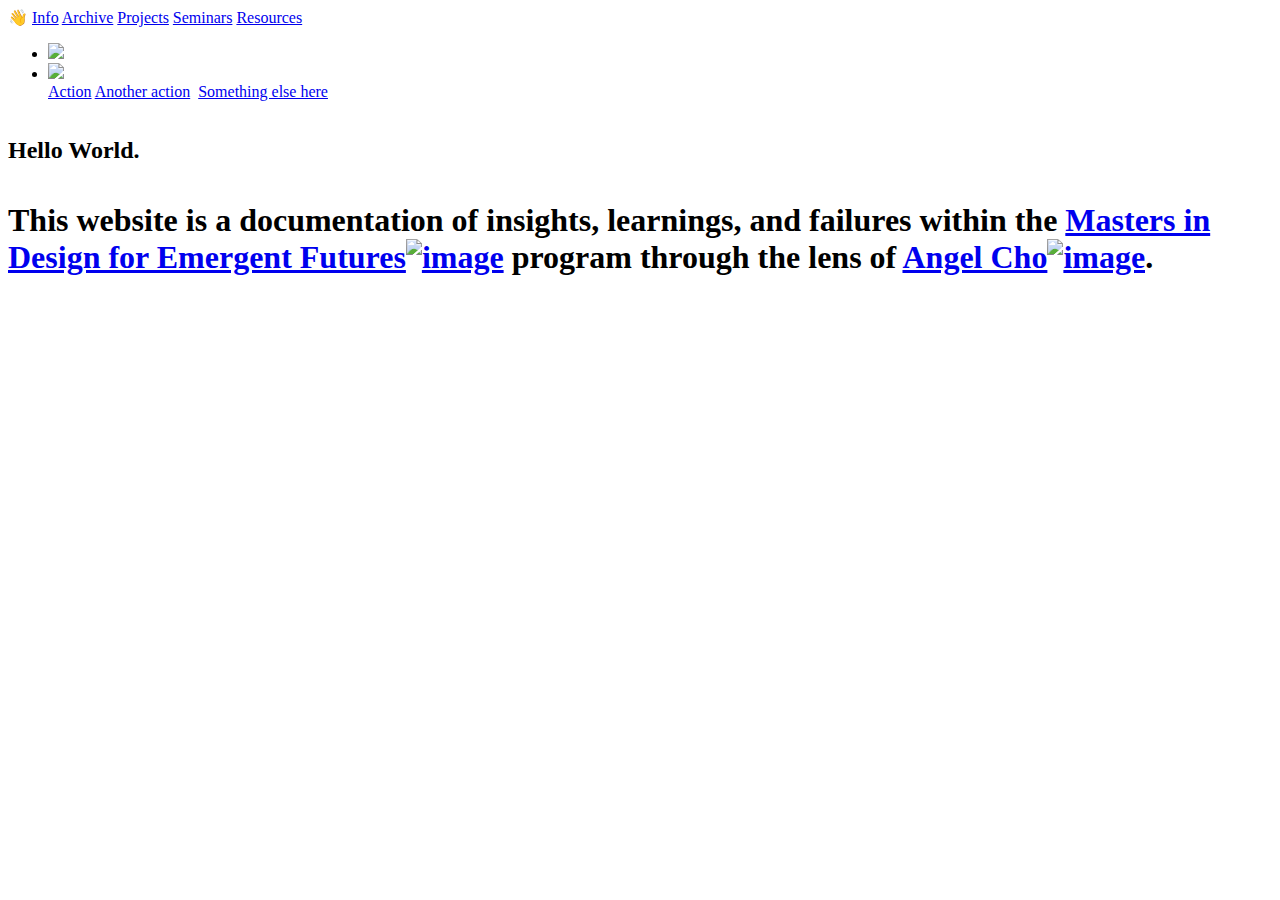
==== commit bf002f48: "commit dbp4" ====
--- a/index.html
+++ b/index.html
@@ -1,599 +1,74 @@
-
-
-
-<!doctype html>
-<html lang="en" class="no-js">
-  <head>
-    
-      <meta charset="utf-8">
-      <meta name="viewport" content="width=device-width,initial-scale=1">
-      
-        <meta name="description" content="Master in Design for Emergent Futures">
-      
-      
-        <link rel="canonical" href="https://fablabbcn.github.io/mdef-template/">
-      
-      
-        <meta name="author" content="Angel Cho">
-      
-      <link rel="shortcut icon" href="images/favicon.svg">
-      <meta name="generator" content="mkdocs-1.2.3, mkdocs-material-5.5.11">
-    
-    
-      
-        <title>Angel Cho - MDEF & Fab Lab Barcelona</title>
-      
-    
-    
-      <link rel="stylesheet" href="assets/stylesheets/main.860688db.min.css">
-      
-        <link rel="stylesheet" href="assets/stylesheets/palette.943997b5.min.css">
-      
-      
-        
-        
-        <meta name="theme-color" content="#ffffff">
-      
-    
-    
-    
-      
-        <link href="https://fonts.gstatic.com" rel="preconnect" crossorigin>
-        <link rel="stylesheet" href="https://fonts.googleapis.com/css?family=Be+Vietnam:300,400,400i,700%7CCutive+Mono&display=fallback">
-        <style>body,input{font-family:"Be Vietnam",-apple-system,BlinkMacSystemFont,Helvetica,Arial,sans-serif}code,kbd,pre{font-family:"Cutive Mono",SFMono-Regular,Consolas,Menlo,monospace}</style>
-      
-    
-    
-    
-      <link rel="stylesheet" href="stylesheets/extra.css">
-    
-      <link rel="stylesheet" href="https://unpkg.com/material-components-web@latest/dist/material-components-web.min.css">
-    
-    
-      
-    
-    
-  </head>
-  
-  
-    
-    
-    
-    <body dir="ltr" data-md-color-scheme="" data-md-color-primary="white" data-md-color-accent="purple">
-  
-    
-    <input class="md-toggle" data-md-toggle="drawer" type="checkbox" id="__drawer" autocomplete="off">
-    <input class="md-toggle" data-md-toggle="search" type="checkbox" id="__search" autocomplete="off">
-    <label class="md-overlay" for="__drawer"></label>
-    <div data-md-component="skip">
-      
-        
-        <a href="#welcome" class="md-skip">
-          Skip to content
-        </a>
-      
-    </div>
-    <div data-md-component="announce">
-      
-    </div>
-    
-      <header class="md-header" data-md-component="header">
-  <nav class="md-header-nav md-grid" aria-label="Header">
-    <a href="https://fablabbcn.github.io/mdef-template/" title="Angel Cho - MDEF & Fab Lab Barcelona" class="md-header-nav__button md-logo" aria-label="Angel Cho - MDEF & Fab Lab Barcelona">
-      
-  
-  <svg xmlns="http://www.w3.org/2000/svg" viewBox="0 0 24 24"><path d="M17 17H7V7h10m4 4V9h-2V7a2 2 0 00-2-2h-2V3h-2v2h-2V3H9v2H7c-1.11 0-2 .89-2 2v2H3v2h2v2H3v2h2v2a2 2 0 002 2h2v2h2v-2h2v2h2v-2h2a2 2 0 002-2v-2h2v-2h-2v-2m-6 2h-2v-2h2m2-2H9v6h6V9z"/></svg>
-
-    </a>
-    <label class="md-header-nav__button md-icon" for="__drawer">
-      <svg xmlns="http://www.w3.org/2000/svg" viewBox="0 0 24 24"><path d="M3 6h18v2H3V6m0 5h18v2H3v-2m0 5h18v2H3v-2z"/></svg>
-    </label>
-    <div class="md-header-nav__title" data-md-component="header-title">
-      
-        <div class="md-header-nav__ellipsis">
-          <span class="md-header-nav__topic md-ellipsis">
-            Angel Cho - MDEF & Fab Lab Barcelona
-          </span>
-          <span class="md-header-nav__topic md-ellipsis">
-            
-              Home
-            
-          </span>
+<!DOCTYPE html>
+<html lang="en">
+    <head>
+        <meta charset="utf-8" />
+        <meta name="viewport" content="width=device-width, initial-scale=1, shrink-to-fit=no" />
+        <meta name="description" content="" />
+        <meta name="author" content="" />
+        <title>Angel Cho - MDEF 2022</title>
+        <!-- Favicon-->
+        <link rel="icon" type="image/x-icon" href="assets/favicon.ico" />
+        <!-- Core theme CSS (includes Bootstrap)-->
+        <link href="css/styles.css" rel="stylesheet" />
+        <!-- This keeps the text on the same line as link -->
+        <style>
+         div
+         {
+           display: inline-block;
+         }
+      </style>
+    </head>
+    <body>
+        <div class="d-flex" id="wrapper">
+            <!-- Sidebar-->
+            <div class="bg-saffron" id="sidebar-wrapper">
+                <div class="sidebar-heading mt-2 ms-4">&#128075;</div>
+                <div class="list-group list-group-flush mt-4 ms-5">
+                    <a class="list-group-item list-group-item-action p-1" href="file:///Users/angelcho/Desktop/GITHUB/simple-template/info.html">Info</a>
+                    <a class="list-group-item list-group-item-action p-1" href="file:///Users/angelcho/Desktop/GITHUB/simple-template/archive.html">Archive</a>
+                    <a class="list-group-item list-group-item-action p-1" href="file:///Users/angelcho/Desktop/GITHUB/simple-template/projects.html">Projects</a>
+                    <a class="list-group-item list-group-item-action p-1" href="file:///Users/angelcho/Desktop/GITHUB/simple-template/seminars.html">Seminars</a>
+                    <a class="list-group-item list-group-item-action p-1" href="file:///Users/angelcho/Desktop/GITHUB/simple-template/resources.html">Resources</a>
+                    <a class="list-group-item list-group-item-action p-1" href="#!"></a>
+                </div>
+            </div>
+            <!-- Page content wrapper-->
+            <div id="page-content-wrapper">
+                <!-- Top navigation-->
+                <nav class="navbar navbar-expand-lg navbar-light bg-saffron">
+                    <div class="container-fluid">
+                        <div class="collapse navbar-collapse" id="navbarSupportedContent">
+                            <ul class="navbar-nav ms-auto mt-2 mt-lg-0">
+                                <li class="nav-item active"><a class="nav-link" href="https://www.instagram.com/angeljo.jpg/"><img src="./assets/instagram.png" height=30px/></a></li>
+                                <li class="nav-item"><a class="nav-link" href="https://www.linkedin.com/in/angel-jo-design/"><img src="./assets/linkedin.png" height=30px/></a></li>
+                                    <div class="dropdown-menu dropdown-menu-end" aria-labelledby="navbarDropdown">
+                                        <a class="dropdown-item" href="#!">Action</a>
+                                        <a class="dropdown-item" href="#!">Another action</a>
+                                        <div class="dropdown-divider"></div>
+                                        <a class="dropdown-item" href="#!">Something else here</a>
+                                    </div>
+                                </li>
+                            </ul>
+                        </div>
+                    </div>
+                </nav>
+                <!-- Page content-->
+                <div class="container- ms-4 me-5">
+                    <h2 class="mt-4"> Hello World.</h2>
+                    <br>
+                    <h1 style="display:inline">
+                      <div class="hover_img">
+                      This website is a documentation of insights, learnings, and failures within the
+                      <a href="https://youtu.be/ta-3B1uNmg8">Masters in Design for Emergent Futures<span><img src="./imgs/mdef-hover.jpg" alt="image" height="250" /></span></a> program through the lens of
+                      <a href="http://angeljodesign.com">Angel Cho<span><img src="./imgs/angelcho-hover.jpg" alt="image" height="250" /></span></a>.
+                      <br>
+                      <br>
+                </div>
+            </div>
         </div>
-      
-    </div>
-    
-      <label class="md-header-nav__button md-icon" for="__search">
-        <svg xmlns="http://www.w3.org/2000/svg" viewBox="0 0 24 24"><path d="M9.5 3A6.5 6.5 0 0116 9.5c0 1.61-.59 3.09-1.56 4.23l.27.27h.79l5 5-1.5 1.5-5-5v-.79l-.27-.27A6.516 6.516 0 019.5 16 6.5 6.5 0 013 9.5 6.5 6.5 0 019.5 3m0 2C7 5 5 7 5 9.5S7 14 9.5 14 14 12 14 9.5 12 5 9.5 5z"/></svg>
-      </label>
-      
-<div class="md-search" data-md-component="search" role="dialog">
-  <label class="md-search__overlay" for="__search"></label>
-  <div class="md-search__inner" role="search">
-    <form class="md-search__form" name="search">
-      <input type="text" class="md-search__input" name="query" aria-label="Search" placeholder="Search" autocapitalize="off" autocorrect="off" autocomplete="off" spellcheck="false" data-md-component="search-query" data-md-state="active">
-      <label class="md-search__icon md-icon" for="__search">
-        <svg xmlns="http://www.w3.org/2000/svg" viewBox="0 0 24 24"><path d="M9.5 3A6.5 6.5 0 0116 9.5c0 1.61-.59 3.09-1.56 4.23l.27.27h.79l5 5-1.5 1.5-5-5v-.79l-.27-.27A6.516 6.516 0 019.5 16 6.5 6.5 0 013 9.5 6.5 6.5 0 019.5 3m0 2C7 5 5 7 5 9.5S7 14 9.5 14 14 12 14 9.5 12 5 9.5 5z"/></svg>
-        <svg xmlns="http://www.w3.org/2000/svg" viewBox="0 0 24 24"><path d="M20 11v2H8l5.5 5.5-1.42 1.42L4.16 12l7.92-7.92L13.5 5.5 8 11h12z"/></svg>
-      </label>
-      <button type="reset" class="md-search__icon md-icon" aria-label="Clear" data-md-component="search-reset" tabindex="-1">
-        <svg xmlns="http://www.w3.org/2000/svg" viewBox="0 0 24 24"><path d="M19 6.41L17.59 5 12 10.59 6.41 5 5 6.41 10.59 12 5 17.59 6.41 19 12 13.41 17.59 19 19 17.59 13.41 12 19 6.41z"/></svg>
-      </button>
-    </form>
-    <div class="md-search__output">
-      <div class="md-search__scrollwrap" data-md-scrollfix>
-        <div class="md-search-result" data-md-component="search-result">
-          <div class="md-search-result__meta">
-            Initializing search
-          </div>
-          <ol class="md-search-result__list"></ol>
-        </div>
-      </div>
-    </div>
-  </div>
-</div>
-    
-    
-      <div class="md-header-nav__source">
-        
-<a href="https://github.com/fablabbcn/mdef-template/" title="Go to repository" class="md-source">
-  <div class="md-source__icon md-icon">
-    
-    <svg xmlns="http://www.w3.org/2000/svg" viewBox="0 0 448 512"><path d="M439.55 236.05L244 40.45a28.87 28.87 0 00-40.81 0l-40.66 40.63 51.52 51.52c27.06-9.14 52.68 16.77 43.39 43.68l49.66 49.66c34.23-11.8 61.18 31 35.47 56.69-26.49 26.49-70.21-2.87-56-37.34L240.22 199v121.85c25.3 12.54 22.26 41.85 9.08 55a34.34 34.34 0 01-48.55 0c-17.57-17.6-11.07-46.91 11.25-56v-123c-20.8-8.51-24.6-30.74-18.64-45L142.57 101 8.45 235.14a28.86 28.86 0 000 40.81l195.61 195.6a28.86 28.86 0 0040.8 0l194.69-194.69a28.86 28.86 0 000-40.81z"/></svg>
-  </div>
-  <div class="md-source__repository">
-    Name : Github Repo
-  </div>
-</a>
-      </div>
-    
-  </nav>
-</header>
-    
-    <div class="md-container" data-md-component="container">
-      
-        
-      
-      
-        
-      
-      <main class="md-main" data-md-component="main">
-        <div class="md-main__inner md-grid">
-          
-            
-              <div class="md-sidebar md-sidebar--primary" data-md-component="navigation">
-                <div class="md-sidebar__scrollwrap">
-                  <div class="md-sidebar__inner">
-                    <nav class="md-nav md-nav--primary" aria-label="Navigation" data-md-level="0">
-  <label class="md-nav__title" for="__drawer">
-    <a href="https://fablabbcn.github.io/mdef-template/" title="Angel Cho - MDEF & Fab Lab Barcelona" class="md-nav__button md-logo" aria-label="Angel Cho - MDEF & Fab Lab Barcelona">
-      
-  
-  <svg xmlns="http://www.w3.org/2000/svg" viewBox="0 0 24 24"><path d="M17 17H7V7h10m4 4V9h-2V7a2 2 0 00-2-2h-2V3h-2v2h-2V3H9v2H7c-1.11 0-2 .89-2 2v2H3v2h2v2H3v2h2v2a2 2 0 002 2h2v2h2v-2h2v2h2v-2h2a2 2 0 002-2v-2h2v-2h-2v-2m-6 2h-2v-2h2m2-2H9v6h6V9z"/></svg>
-
-    </a>
-    Angel Cho - MDEF & Fab Lab Barcelona
-  </label>
-  
-    <div class="md-nav__source">
-      
-<a href="https://github.com/fablabbcn/mdef-template/" title="Go to repository" class="md-source">
-  <div class="md-source__icon md-icon">
-    
-    <svg xmlns="http://www.w3.org/2000/svg" viewBox="0 0 448 512"><path d="M439.55 236.05L244 40.45a28.87 28.87 0 00-40.81 0l-40.66 40.63 51.52 51.52c27.06-9.14 52.68 16.77 43.39 43.68l49.66 49.66c34.23-11.8 61.18 31 35.47 56.69-26.49 26.49-70.21-2.87-56-37.34L240.22 199v121.85c25.3 12.54 22.26 41.85 9.08 55a34.34 34.34 0 01-48.55 0c-17.57-17.6-11.07-46.91 11.25-56v-123c-20.8-8.51-24.6-30.74-18.64-45L142.57 101 8.45 235.14a28.86 28.86 0 000 40.81l195.61 195.6a28.86 28.86 0 0040.8 0l194.69-194.69a28.86 28.86 0 000-40.81z"/></svg>
-  </div>
-  <div class="md-source__repository">
-    Name : Github Repo
-  </div>
-</a>
-    </div>
-  
-  <ul class="md-nav__list" data-md-scrollfix>
-    
-      
-      
-      
-
-  
-
-
-  <li class="md-nav__item md-nav__item--active">
-    
-    <input class="md-nav__toggle md-toggle" data-md-toggle="toc" type="checkbox" id="__toc">
-    
-    
-      <label class="md-nav__link md-nav__link--active" for="__toc">
-        Home
-        <span class="md-nav__icon md-icon"></span>
-      </label>
-    
-    <a href="." title="Home" class="md-nav__link md-nav__link--active">
-      Home
-    </a>
-    
-      
-<nav class="md-nav md-nav--secondary" aria-label="Table of contents">
-  
-  
-  
-    <label class="md-nav__title" for="__toc">
-      <span class="md-nav__icon md-icon"></span>
-      Table of contents
-    </label>
-    <ul class="md-nav__list" data-md-scrollfix>
-      
-        <li class="md-nav__item">
-  <a href="#welcome" class="md-nav__link">
-    Welcome
-  </a>
-  
-</li>
-      
-    </ul>
-  
-</nav>
-    
-  </li>
-
-    
-      
-      
-      
-
-
-  <li class="md-nav__item md-nav__item--nested">
-    
-      <input class="md-nav__toggle md-toggle" data-md-toggle="nav-2" type="checkbox" id="nav-2">
-    
-    <label class="md-nav__link" for="nav-2">
-      About
-      <span class="md-nav__icon md-icon"></span>
-    </label>
-    <nav class="md-nav" aria-label="About" data-md-level="1">
-      <label class="md-nav__title" for="nav-2">
-        <span class="md-nav__icon md-icon"></span>
-        About
-      </label>
-      <ul class="md-nav__list" data-md-scrollfix>
-        
-        
-          
-          
-          
-
-
-  <li class="md-nav__item">
-    <a href="about/about/" title="About" class="md-nav__link">
-      About
-    </a>
-  </li>
-
-        
-      </ul>
-    </nav>
-  </li>
-
-    
-      
-      
-      
-
-
-  <li class="md-nav__item md-nav__item--nested">
-    
-      <input class="md-nav__toggle md-toggle" data-md-toggle="nav-3" type="checkbox" id="nav-3">
-    
-    <label class="md-nav__link" for="nav-3">
-      Project
-      <span class="md-nav__icon md-icon"></span>
-    </label>
-    <nav class="md-nav" aria-label="Project" data-md-level="1">
-      <label class="md-nav__title" for="nav-3">
-        <span class="md-nav__icon md-icon"></span>
-        Project
-      </label>
-      <ul class="md-nav__list" data-md-scrollfix>
-        
-        
-          
-          
-          
-
-
-  <li class="md-nav__item">
-    <a href="project/project/" title="Desgin Space" class="md-nav__link">
-      Desgin Space
-    </a>
-  </li>
-
-        
-      </ul>
-    </nav>
-  </li>
-
-    
-      
-      
-      
-
-
-  <li class="md-nav__item md-nav__item--nested">
-    
-      <input class="md-nav__toggle md-toggle" data-md-toggle="nav-4" type="checkbox" id="nav-4">
-    
-    <label class="md-nav__link" for="nav-4">
-      Seminars
-      <span class="md-nav__icon md-icon"></span>
-    </label>
-    <nav class="md-nav" aria-label="Seminars" data-md-level="1">
-      <label class="md-nav__title" for="nav-4">
-        <span class="md-nav__icon md-icon"></span>
-        Seminars
-      </label>
-      <ul class="md-nav__list" data-md-scrollfix>
-        
-        
-          
-          
-          
-
-
-  <li class="md-nav__item">
-    <a href="seminars/01-Bootcamp/" title="Bootcamp" class="md-nav__link">
-      Bootcamp
-    </a>
-  </li>
-
-        
-          
-          
-          
-
-
-  <li class="md-nav__item">
-    <a href="seminars/02-Atlas%20of%20Weak%20Signals/" title="Atlas of Weak Signals" class="md-nav__link">
-      Atlas of Weak Signals
-    </a>
-  </li>
-
-        
-          
-          
-          
-
-
-  <li class="md-nav__item">
-    <a href="seminars/03-Agri%20Bio%20Zero/" title="Agri Bio Zero" class="md-nav__link">
-      Agri Bio Zero
-    </a>
-  </li>
-
-        
-          
-          
-          
-
-
-  <li class="md-nav__item">
-    <a href="seminars/04_Living%20with%20Your%20Own%20Ideas/" title="Living with Your Own Ideas" class="md-nav__link">
-      Living with Your Own Ideas
-    </a>
-  </li>
-
-        
-          
-          
-          
-
-
-  <li class="md-nav__item">
-    <a href="seminars/05_Tech%20Beyond%20the%20Myth/" title="Living with Your Own Ideas" class="md-nav__link">
-      Living with Your Own Ideas
-    </a>
-  </li>
-
-        
-          
-          
-          
-
-
-  <li class="md-nav__item">
-    <a href="seminars/DS_Documentation%20Beyond%20Presentation%20copy/" title="Documentation Beyond Presentation" class="md-nav__link">
-      Documentation Beyond Presentation
-    </a>
-  </li>
-
-        
-      </ul>
-    </nav>
-  </li>
-
-    
-  </ul>
-</nav>
-                  </div>
-                </div>
-              </div>
-            
-            
-              <div class="md-sidebar md-sidebar--secondary" data-md-component="toc">
-                <div class="md-sidebar__scrollwrap">
-                  <div class="md-sidebar__inner">
-                    
-<nav class="md-nav md-nav--secondary" aria-label="Table of contents">
-  
-  
-  
-    <label class="md-nav__title" for="__toc">
-      <span class="md-nav__icon md-icon"></span>
-      Table of contents
-    </label>
-    <ul class="md-nav__list" data-md-scrollfix>
-      
-        <li class="md-nav__item">
-  <a href="#welcome" class="md-nav__link">
-    Welcome
-  </a>
-  
-</li>
-      
-    </ul>
-  
-</nav>
-                  </div>
-                </div>
-              </div>
-            
-          
-          <div class="md-content">
-            <article class="md-content__inner md-typeset">
-              
-                
-                  <a href="https://github.com/fablabbcn/mdef-template/edit/master/docs/index.md" title="Edit this page" class="md-content__button md-icon">
-                    <svg xmlns="http://www.w3.org/2000/svg" viewBox="0 0 24 24"><path d="M20.71 7.04c.39-.39.39-1.04 0-1.41l-2.34-2.34c-.37-.39-1.02-.39-1.41 0l-1.84 1.83 3.75 3.75M3 17.25V21h3.75L17.81 9.93l-3.75-3.75L3 17.25z"/></svg>
-                  </a>
-                
-                
-                  
-                
-                
-                  <h1>Home</h1>
-                
-                <h2 id="welcome">Welcome<a class="headerlink" href="#welcome" title="Permanent link">&para;</a></h2>
-<p><img alt="" src="../images/perezoso.jpg" /></p>
-<p>Lorem ipsum dolor sit amet, consectetur adipiscing elit, sed do eiusmod tempor incididunt ut labore et dolore magna aliqua. Ut enim ad minim veniam, quis nostrud exercitation ullamco laboris nisi ut aliquip ex ea commodo consequat. Duis aute irure dolor in reprehenderit in voluptate velit esse cillum dolore eu fugiat nulla pariatur. Excepteur sint occaecat cupidatat non proident, sunt in culpa qui officia deserunt mollit anim id est laborum.</p>
-                
-                  
-                    
-
-<hr>
-<div class="md-source-date">
-  <small>
-    
-      Last update: <span class="git-revision-date-localized-plugin git-revision-date-localized-plugin-date">November 14, 2021</span>
-    
-  </small>
-</div>
-                  
-                
-              
-              
-                
-
-
-              
-            </article>
-          </div>
-        </div>
-      </main>
-      
-        
-<footer class="md-footer">
-  
-    <div class="md-footer-nav">
-      <nav class="md-footer-nav__inner md-grid" aria-label="Footer">
-        
-        
-          <a href="about/about/" title="About" class="md-footer-nav__link md-footer-nav__link--next" rel="next">
-            <div class="md-footer-nav__title">
-              <div class="md-ellipsis">
-                <span class="md-footer-nav__direction">
-                  Next
-                </span>
-                About
-              </div>
-            </div>
-            <div class="md-footer-nav__button md-icon">
-              <svg xmlns="http://www.w3.org/2000/svg" viewBox="0 0 24 24"><path d="M4 11v2h12l-5.5 5.5 1.42 1.42L19.84 12l-7.92-7.92L10.5 5.5 16 11H4z"/></svg>
-            </div>
-          </a>
-        
-      </nav>
-    </div>
-  
-  <div class="md-footer-meta md-typeset">
-    <div class="md-footer-meta__inner md-grid">
-      <div class="md-footer-copyright">
-        
-          <div class="md-footer-copyright__highlight">
-            Copyleft 2021 Angel Cho - GNU Free Documentation License
-          </div>
-        
-        Made with
-        <a href="https://squidfunk.github.io/mkdocs-material/" target="_blank" rel="noopener">
-          Material for MkDocs
-        </a>
-      </div>
-      
-  <div class="md-footer-social">
-    
-      
-      
-        
-        
-      
-      <a href="https://medium.com/" target="_blank" rel="noopener" title="medium.com" class="md-footer-social__link">
-        <svg xmlns="http://www.w3.org/2000/svg" viewBox="0 0 448 512"><path d="M0 32v448h448V32H0zm372.2 106.1l-24 23c-2.1 1.6-3.1 4.2-2.7 6.7v169.3c-.4 2.6.6 5.2 2.7 6.7l23.5 23v5.1h-118V367l24.3-23.6c2.4-2.4 2.4-3.1 2.4-6.7V199.8l-67.6 171.6h-9.1L125 199.8v115c-.7 4.8 1 9.7 4.4 13.2l31.6 38.3v5.1H71.2v-5.1l31.6-38.3c3.4-3.5 4.9-8.4 4.1-13.2v-133c.4-3.7-1-7.3-3.8-9.8L75 138.1V133h87.3l67.4 148L289 133.1h83.2v5z"/></svg>
-      </a>
-    
-      
-      
-        
-        
-      
-      <a href="https://instagram.com/angeljo.jpg" target="_blank" rel="noopener" title="instagram.com" class="md-footer-social__link">
-        <svg xmlns="http://www.w3.org/2000/svg" viewBox="0 0 448 512"><path d="M224.1 141c-63.6 0-114.9 51.3-114.9 114.9s51.3 114.9 114.9 114.9S339 319.5 339 255.9 287.7 141 224.1 141zm0 189.6c-41.1 0-74.7-33.5-74.7-74.7s33.5-74.7 74.7-74.7 74.7 33.5 74.7 74.7-33.6 74.7-74.7 74.7zm146.4-194.3c0 14.9-12 26.8-26.8 26.8-14.9 0-26.8-12-26.8-26.8s12-26.8 26.8-26.8 26.8 12 26.8 26.8zm76.1 27.2c-1.7-35.9-9.9-67.7-36.2-93.9-26.2-26.2-58-34.4-93.9-36.2-37-2.1-147.9-2.1-184.9 0-35.8 1.7-67.6 9.9-93.9 36.1s-34.4 58-36.2 93.9c-2.1 37-2.1 147.9 0 184.9 1.7 35.9 9.9 67.7 36.2 93.9s58 34.4 93.9 36.2c37 2.1 147.9 2.1 184.9 0 35.9-1.7 67.7-9.9 93.9-36.2 26.2-26.2 34.4-58 36.2-93.9 2.1-37 2.1-147.8 0-184.8zM398.8 388c-7.8 19.6-22.9 34.7-42.6 42.6-29.5 11.7-99.5 9-132.1 9s-102.7 2.6-132.1-9c-19.6-7.8-34.7-22.9-42.6-42.6-11.7-29.5-9-99.5-9-132.1s-2.6-102.7 9-132.1c7.8-19.6 22.9-34.7 42.6-42.6 29.5-11.7 99.5-9 132.1-9s102.7-2.6 132.1 9c19.6 7.8 34.7 22.9 42.6 42.6 11.7 29.5 9 99.5 9 132.1s2.7 102.7-9 132.1z"/></svg>
-      </a>
-    
-      
-      
-        
-        
-      
-      <a href="https://twitter.com/" target="_blank" rel="noopener" title="twitter.com" class="md-footer-social__link">
-        <svg xmlns="http://www.w3.org/2000/svg" viewBox="0 0 512 512"><path d="M459.37 151.716c.325 4.548.325 9.097.325 13.645 0 138.72-105.583 298.558-298.558 298.558-59.452 0-114.68-17.219-161.137-47.106 8.447.974 16.568 1.299 25.34 1.299 49.055 0 94.213-16.568 130.274-44.832-46.132-.975-84.792-31.188-98.112-72.772 6.498.974 12.995 1.624 19.818 1.624 9.421 0 18.843-1.3 27.614-3.573-48.081-9.747-84.143-51.98-84.143-102.985v-1.299c13.969 7.797 30.214 12.67 47.431 13.319-28.264-18.843-46.781-51.005-46.781-87.391 0-19.492 5.197-37.36 14.294-52.954 51.655 63.675 129.3 105.258 216.365 109.807-1.624-7.797-2.599-15.918-2.599-24.04 0-57.828 46.782-104.934 104.934-104.934 30.213 0 57.502 12.67 76.67 33.137 23.715-4.548 46.456-13.32 66.599-25.34-7.798 24.366-24.366 44.833-46.132 57.827 21.117-2.273 41.584-8.122 60.426-16.243-14.292 20.791-32.161 39.308-52.628 54.253z"/></svg>
-      </a>
-    
-      
-      
-        
-        
-      
-      <a href="https://www.linkedin.com/in/" target="_blank" rel="noopener" title="www.linkedin.com" class="md-footer-social__link">
-        <svg xmlns="http://www.w3.org/2000/svg" viewBox="0 0 448 512"><path d="M416 32H31.9C14.3 32 0 46.5 0 64.3v383.4C0 465.5 14.3 480 31.9 480H416c17.6 0 32-14.5 32-32.3V64.3c0-17.8-14.4-32.3-32-32.3zM135.4 416H69V202.2h66.5V416zm-33.2-243c-21.3 0-38.5-17.3-38.5-38.5S80.9 96 102.2 96c21.2 0 38.5 17.3 38.5 38.5 0 21.3-17.2 38.5-38.5 38.5zm282.1 243h-66.4V312c0-24.8-.5-56.7-34.5-56.7-34.6 0-39.9 27-39.9 54.9V416h-66.4V202.2h63.7v29.2h.9c8.9-16.8 30.6-34.5 62.9-34.5 67.2 0 79.7 44.3 79.7 101.9V416z"/></svg>
-      </a>
-    
-      
-      
-        
-        
-      
-      <a href="https://github.com/" target="_blank" rel="noopener" title="github.com" class="md-footer-social__link">
-        <svg xmlns="http://www.w3.org/2000/svg" viewBox="0 0 496 512"><path d="M165.9 397.4c0 2-2.3 3.6-5.2 3.6-3.3.3-5.6-1.3-5.6-3.6 0-2 2.3-3.6 5.2-3.6 3-.3 5.6 1.3 5.6 3.6zm-31.1-4.5c-.7 2 1.3 4.3 4.3 4.9 2.6 1 5.6 0 6.2-2s-1.3-4.3-4.3-5.2c-2.6-.7-5.5.3-6.2 2.3zm44.2-1.7c-2.9.7-4.9 2.6-4.6 4.9.3 2 2.9 3.3 5.9 2.6 2.9-.7 4.9-2.6 4.6-4.6-.3-1.9-3-3.2-5.9-2.9zM244.8 8C106.1 8 0 113.3 0 252c0 110.9 69.8 205.8 169.5 239.2 12.8 2.3 17.3-5.6 17.3-12.1 0-6.2-.3-40.4-.3-61.4 0 0-70 15-84.7-29.8 0 0-11.4-29.1-27.8-36.6 0 0-22.9-15.7 1.6-15.4 0 0 24.9 2 38.6 25.8 21.9 38.6 58.6 27.5 72.9 20.9 2.3-16 8.8-27.1 16-33.7-55.9-6.2-112.3-14.3-112.3-110.5 0-27.5 7.6-41.3 23.6-58.9-2.6-6.5-11.1-33.3 2.6-67.9 20.9-6.5 69 27 69 27 20-5.6 41.5-8.5 62.8-8.5s42.8 2.9 62.8 8.5c0 0 48.1-33.6 69-27 13.7 34.7 5.2 61.4 2.6 67.9 16 17.7 25.8 31.5 25.8 58.9 0 96.5-58.9 104.2-114.8 110.5 9.2 7.9 17 22.9 17 46.4 0 33.7-.3 75.4-.3 83.6 0 6.5 4.6 14.4 17.3 12.1C428.2 457.8 496 362.9 496 252 496 113.3 383.5 8 244.8 8zM97.2 352.9c-1.3 1-1 3.3.7 5.2 1.6 1.6 3.9 2.3 5.2 1 1.3-1 1-3.3-.7-5.2-1.6-1.6-3.9-2.3-5.2-1zm-10.8-8.1c-.7 1.3.3 2.9 2.3 3.9 1.6 1 3.6.7 4.3-.7.7-1.3-.3-2.9-2.3-3.9-2-.6-3.6-.3-4.3.7zm32.4 35.6c-1.6 1.3-1 4.3 1.3 6.2 2.3 2.3 5.2 2.6 6.5 1 1.3-1.3.7-4.3-1.3-6.2-2.2-2.3-5.2-2.6-6.5-1zm-11.4-14.7c-1.6 1-1.6 3.6 0 5.9 1.6 2.3 4.3 3.3 5.6 2.3 1.6-1.3 1.6-3.9 0-6.2-1.4-2.3-4-3.3-5.6-2z"/></svg>
-      </a>
-    
-  </div>
-
-    </div>
-  </div>
-</footer>
-      
-    </div>
-    
-      <script src="assets/javascripts/vendor.df0def68.min.js"></script>
-      <script src="assets/javascripts/bundle.ba57d267.min.js"></script><script id="__lang" type="application/json">{"clipboard.copy": "Copy to clipboard", "clipboard.copied": "Copied to clipboard", "search.config.lang": "en", "search.config.pipeline": "trimmer, stopWordFilter", "search.config.separator": "[\\s\\-]+", "search.result.placeholder": "Type to start searching", "search.result.none": "No matching documents", "search.result.one": "1 matching document", "search.result.other": "# matching documents"}</script>
-      
-      <script>
-        app = initialize({
-          base: ".",
-          features: ["navigation.tabs"],
-          search: Object.assign({
-            worker: "assets/javascripts/worker/search.5eca75d3.min.js"
-          }, typeof search !== "undefined" && search)
-        })
-      </script>
-      
-    
-  </body>
-</html>+        <!-- Bootstrap core JS-->
+        <script src="https://cdn.jsdelivr.net/npm/bootstrap@5.1.1/dist/js/bootstrap.bundle.min.js"></script>
+        <!-- Core theme JS-->
+        <script src="js/scripts.js"></script>
+    </body>
+</html>
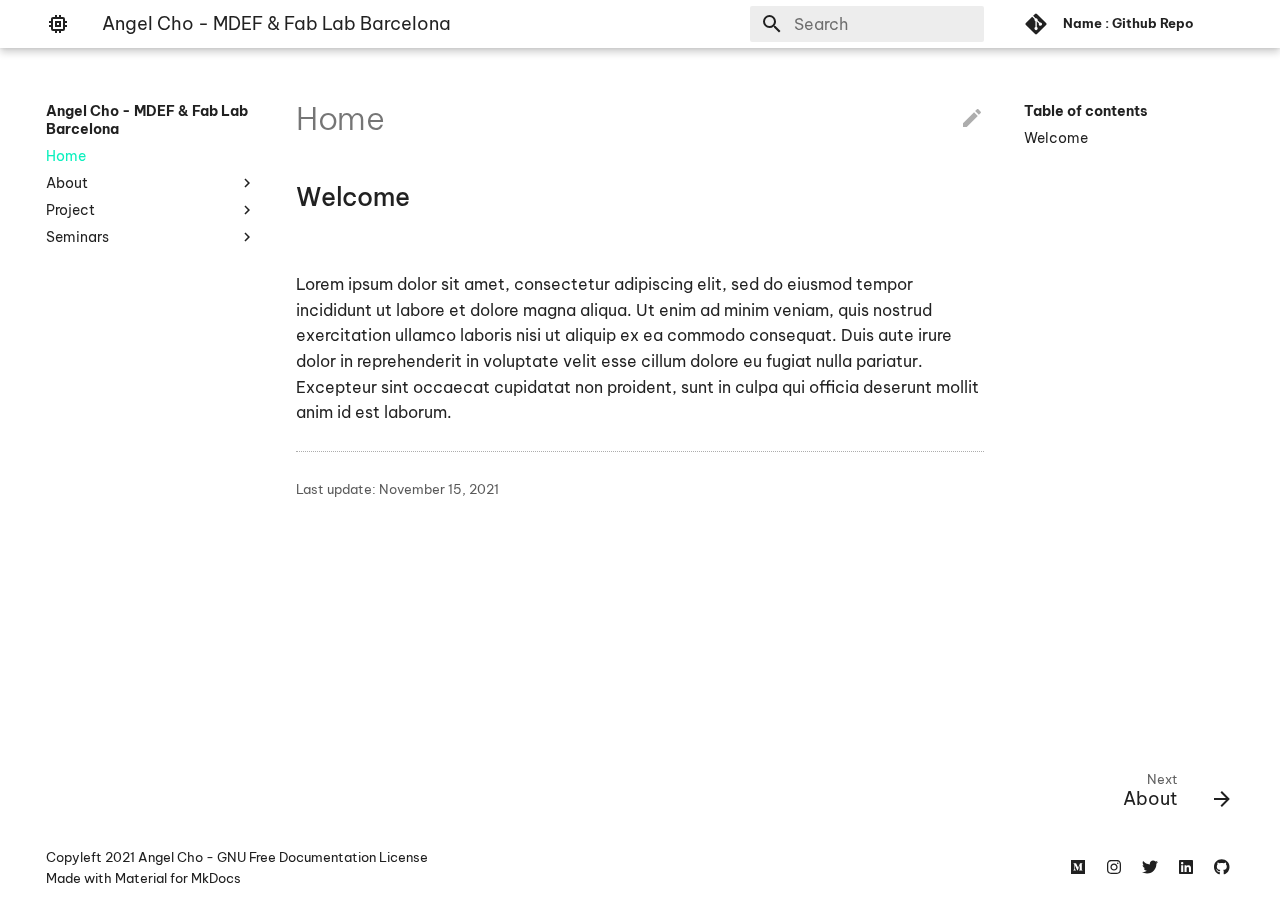
==== commit 4e5ed4f6: "deploy: 0ec4bc12a278ef12802f1334c08a87e59597e50c" ====
--- a/index.html
+++ b/index.html
@@ -1,74 +1,599 @@
-<!DOCTYPE html>
-<html lang="en">
-    <head>
-        <meta charset="utf-8" />
-        <meta name="viewport" content="width=device-width, initial-scale=1, shrink-to-fit=no" />
-        <meta name="description" content="" />
-        <meta name="author" content="" />
-        <title>Angel Cho - MDEF 2022</title>
-        <!-- Favicon-->
-        <link rel="icon" type="image/x-icon" href="assets/favicon.ico" />
-        <!-- Core theme CSS (includes Bootstrap)-->
-        <link href="css/styles.css" rel="stylesheet" />
-        <!-- This keeps the text on the same line as link -->
-        <style>
-         div
-         {
-           display: inline-block;
-         }
-      </style>
-    </head>
-    <body>
-        <div class="d-flex" id="wrapper">
-            <!-- Sidebar-->
-            <div class="bg-saffron" id="sidebar-wrapper">
-                <div class="sidebar-heading mt-2 ms-4">&#128075;</div>
-                <div class="list-group list-group-flush mt-4 ms-5">
-                    <a class="list-group-item list-group-item-action p-1" href="file:///Users/angelcho/Desktop/GITHUB/simple-template/info.html">Info</a>
-                    <a class="list-group-item list-group-item-action p-1" href="file:///Users/angelcho/Desktop/GITHUB/simple-template/archive.html">Archive</a>
-                    <a class="list-group-item list-group-item-action p-1" href="file:///Users/angelcho/Desktop/GITHUB/simple-template/projects.html">Projects</a>
-                    <a class="list-group-item list-group-item-action p-1" href="file:///Users/angelcho/Desktop/GITHUB/simple-template/seminars.html">Seminars</a>
-                    <a class="list-group-item list-group-item-action p-1" href="file:///Users/angelcho/Desktop/GITHUB/simple-template/resources.html">Resources</a>
-                    <a class="list-group-item list-group-item-action p-1" href="#!"></a>
+
+
+
+<!doctype html>
+<html lang="en" class="no-js">
+  <head>
+    
+      <meta charset="utf-8">
+      <meta name="viewport" content="width=device-width,initial-scale=1">
+      
+        <meta name="description" content="Master in Design for Emergent Futures">
+      
+      
+        <link rel="canonical" href="https://fablabbcn.github.io/mdef-template/">
+      
+      
+        <meta name="author" content="Angel Cho">
+      
+      <link rel="shortcut icon" href="images/favicon.svg">
+      <meta name="generator" content="mkdocs-1.2.3, mkdocs-material-5.5.11">
+    
+    
+      
+        <title>Angel Cho - MDEF & Fab Lab Barcelona</title>
+      
+    
+    
+      <link rel="stylesheet" href="assets/stylesheets/main.860688db.min.css">
+      
+        <link rel="stylesheet" href="assets/stylesheets/palette.943997b5.min.css">
+      
+      
+        
+        
+        <meta name="theme-color" content="#ffffff">
+      
+    
+    
+    
+      
+        <link href="https://fonts.gstatic.com" rel="preconnect" crossorigin>
+        <link rel="stylesheet" href="https://fonts.googleapis.com/css?family=Be+Vietnam:300,400,400i,700%7CCutive+Mono&display=fallback">
+        <style>body,input{font-family:"Be Vietnam",-apple-system,BlinkMacSystemFont,Helvetica,Arial,sans-serif}code,kbd,pre{font-family:"Cutive Mono",SFMono-Regular,Consolas,Menlo,monospace}</style>
+      
+    
+    
+    
+      <link rel="stylesheet" href="stylesheets/extra.css">
+    
+      <link rel="stylesheet" href="https://unpkg.com/material-components-web@latest/dist/material-components-web.min.css">
+    
+    
+      
+    
+    
+  </head>
+  
+  
+    
+    
+    
+    <body dir="ltr" data-md-color-scheme="" data-md-color-primary="white" data-md-color-accent="purple">
+  
+    
+    <input class="md-toggle" data-md-toggle="drawer" type="checkbox" id="__drawer" autocomplete="off">
+    <input class="md-toggle" data-md-toggle="search" type="checkbox" id="__search" autocomplete="off">
+    <label class="md-overlay" for="__drawer"></label>
+    <div data-md-component="skip">
+      
+        
+        <a href="#welcome" class="md-skip">
+          Skip to content
+        </a>
+      
+    </div>
+    <div data-md-component="announce">
+      
+    </div>
+    
+      <header class="md-header" data-md-component="header">
+  <nav class="md-header-nav md-grid" aria-label="Header">
+    <a href="https://fablabbcn.github.io/mdef-template/" title="Angel Cho - MDEF & Fab Lab Barcelona" class="md-header-nav__button md-logo" aria-label="Angel Cho - MDEF & Fab Lab Barcelona">
+      
+  
+  <svg xmlns="http://www.w3.org/2000/svg" viewBox="0 0 24 24"><path d="M17 17H7V7h10m4 4V9h-2V7a2 2 0 00-2-2h-2V3h-2v2h-2V3H9v2H7c-1.11 0-2 .89-2 2v2H3v2h2v2H3v2h2v2a2 2 0 002 2h2v2h2v-2h2v2h2v-2h2a2 2 0 002-2v-2h2v-2h-2v-2m-6 2h-2v-2h2m2-2H9v6h6V9z"/></svg>
+
+    </a>
+    <label class="md-header-nav__button md-icon" for="__drawer">
+      <svg xmlns="http://www.w3.org/2000/svg" viewBox="0 0 24 24"><path d="M3 6h18v2H3V6m0 5h18v2H3v-2m0 5h18v2H3v-2z"/></svg>
+    </label>
+    <div class="md-header-nav__title" data-md-component="header-title">
+      
+        <div class="md-header-nav__ellipsis">
+          <span class="md-header-nav__topic md-ellipsis">
+            Angel Cho - MDEF & Fab Lab Barcelona
+          </span>
+          <span class="md-header-nav__topic md-ellipsis">
+            
+              Home
+            
+          </span>
+        </div>
+      
+    </div>
+    
+      <label class="md-header-nav__button md-icon" for="__search">
+        <svg xmlns="http://www.w3.org/2000/svg" viewBox="0 0 24 24"><path d="M9.5 3A6.5 6.5 0 0116 9.5c0 1.61-.59 3.09-1.56 4.23l.27.27h.79l5 5-1.5 1.5-5-5v-.79l-.27-.27A6.516 6.516 0 019.5 16 6.5 6.5 0 013 9.5 6.5 6.5 0 019.5 3m0 2C7 5 5 7 5 9.5S7 14 9.5 14 14 12 14 9.5 12 5 9.5 5z"/></svg>
+      </label>
+      
+<div class="md-search" data-md-component="search" role="dialog">
+  <label class="md-search__overlay" for="__search"></label>
+  <div class="md-search__inner" role="search">
+    <form class="md-search__form" name="search">
+      <input type="text" class="md-search__input" name="query" aria-label="Search" placeholder="Search" autocapitalize="off" autocorrect="off" autocomplete="off" spellcheck="false" data-md-component="search-query" data-md-state="active">
+      <label class="md-search__icon md-icon" for="__search">
+        <svg xmlns="http://www.w3.org/2000/svg" viewBox="0 0 24 24"><path d="M9.5 3A6.5 6.5 0 0116 9.5c0 1.61-.59 3.09-1.56 4.23l.27.27h.79l5 5-1.5 1.5-5-5v-.79l-.27-.27A6.516 6.516 0 019.5 16 6.5 6.5 0 013 9.5 6.5 6.5 0 019.5 3m0 2C7 5 5 7 5 9.5S7 14 9.5 14 14 12 14 9.5 12 5 9.5 5z"/></svg>
+        <svg xmlns="http://www.w3.org/2000/svg" viewBox="0 0 24 24"><path d="M20 11v2H8l5.5 5.5-1.42 1.42L4.16 12l7.92-7.92L13.5 5.5 8 11h12z"/></svg>
+      </label>
+      <button type="reset" class="md-search__icon md-icon" aria-label="Clear" data-md-component="search-reset" tabindex="-1">
+        <svg xmlns="http://www.w3.org/2000/svg" viewBox="0 0 24 24"><path d="M19 6.41L17.59 5 12 10.59 6.41 5 5 6.41 10.59 12 5 17.59 6.41 19 12 13.41 17.59 19 19 17.59 13.41 12 19 6.41z"/></svg>
+      </button>
+    </form>
+    <div class="md-search__output">
+      <div class="md-search__scrollwrap" data-md-scrollfix>
+        <div class="md-search-result" data-md-component="search-result">
+          <div class="md-search-result__meta">
+            Initializing search
+          </div>
+          <ol class="md-search-result__list"></ol>
+        </div>
+      </div>
+    </div>
+  </div>
+</div>
+    
+    
+      <div class="md-header-nav__source">
+        
+<a href="https://github.com/fablabbcn/mdef-template/" title="Go to repository" class="md-source">
+  <div class="md-source__icon md-icon">
+    
+    <svg xmlns="http://www.w3.org/2000/svg" viewBox="0 0 448 512"><path d="M439.55 236.05L244 40.45a28.87 28.87 0 00-40.81 0l-40.66 40.63 51.52 51.52c27.06-9.14 52.68 16.77 43.39 43.68l49.66 49.66c34.23-11.8 61.18 31 35.47 56.69-26.49 26.49-70.21-2.87-56-37.34L240.22 199v121.85c25.3 12.54 22.26 41.85 9.08 55a34.34 34.34 0 01-48.55 0c-17.57-17.6-11.07-46.91 11.25-56v-123c-20.8-8.51-24.6-30.74-18.64-45L142.57 101 8.45 235.14a28.86 28.86 0 000 40.81l195.61 195.6a28.86 28.86 0 0040.8 0l194.69-194.69a28.86 28.86 0 000-40.81z"/></svg>
+  </div>
+  <div class="md-source__repository">
+    Name : Github Repo
+  </div>
+</a>
+      </div>
+    
+  </nav>
+</header>
+    
+    <div class="md-container" data-md-component="container">
+      
+        
+      
+      
+        
+      
+      <main class="md-main" data-md-component="main">
+        <div class="md-main__inner md-grid">
+          
+            
+              <div class="md-sidebar md-sidebar--primary" data-md-component="navigation">
+                <div class="md-sidebar__scrollwrap">
+                  <div class="md-sidebar__inner">
+                    <nav class="md-nav md-nav--primary" aria-label="Navigation" data-md-level="0">
+  <label class="md-nav__title" for="__drawer">
+    <a href="https://fablabbcn.github.io/mdef-template/" title="Angel Cho - MDEF & Fab Lab Barcelona" class="md-nav__button md-logo" aria-label="Angel Cho - MDEF & Fab Lab Barcelona">
+      
+  
+  <svg xmlns="http://www.w3.org/2000/svg" viewBox="0 0 24 24"><path d="M17 17H7V7h10m4 4V9h-2V7a2 2 0 00-2-2h-2V3h-2v2h-2V3H9v2H7c-1.11 0-2 .89-2 2v2H3v2h2v2H3v2h2v2a2 2 0 002 2h2v2h2v-2h2v2h2v-2h2a2 2 0 002-2v-2h2v-2h-2v-2m-6 2h-2v-2h2m2-2H9v6h6V9z"/></svg>
+
+    </a>
+    Angel Cho - MDEF & Fab Lab Barcelona
+  </label>
+  
+    <div class="md-nav__source">
+      
+<a href="https://github.com/fablabbcn/mdef-template/" title="Go to repository" class="md-source">
+  <div class="md-source__icon md-icon">
+    
+    <svg xmlns="http://www.w3.org/2000/svg" viewBox="0 0 448 512"><path d="M439.55 236.05L244 40.45a28.87 28.87 0 00-40.81 0l-40.66 40.63 51.52 51.52c27.06-9.14 52.68 16.77 43.39 43.68l49.66 49.66c34.23-11.8 61.18 31 35.47 56.69-26.49 26.49-70.21-2.87-56-37.34L240.22 199v121.85c25.3 12.54 22.26 41.85 9.08 55a34.34 34.34 0 01-48.55 0c-17.57-17.6-11.07-46.91 11.25-56v-123c-20.8-8.51-24.6-30.74-18.64-45L142.57 101 8.45 235.14a28.86 28.86 0 000 40.81l195.61 195.6a28.86 28.86 0 0040.8 0l194.69-194.69a28.86 28.86 0 000-40.81z"/></svg>
+  </div>
+  <div class="md-source__repository">
+    Name : Github Repo
+  </div>
+</a>
+    </div>
+  
+  <ul class="md-nav__list" data-md-scrollfix>
+    
+      
+      
+      
+
+  
+
+
+  <li class="md-nav__item md-nav__item--active">
+    
+    <input class="md-nav__toggle md-toggle" data-md-toggle="toc" type="checkbox" id="__toc">
+    
+    
+      <label class="md-nav__link md-nav__link--active" for="__toc">
+        Home
+        <span class="md-nav__icon md-icon"></span>
+      </label>
+    
+    <a href="." title="Home" class="md-nav__link md-nav__link--active">
+      Home
+    </a>
+    
+      
+<nav class="md-nav md-nav--secondary" aria-label="Table of contents">
+  
+  
+  
+    <label class="md-nav__title" for="__toc">
+      <span class="md-nav__icon md-icon"></span>
+      Table of contents
+    </label>
+    <ul class="md-nav__list" data-md-scrollfix>
+      
+        <li class="md-nav__item">
+  <a href="#welcome" class="md-nav__link">
+    Welcome
+  </a>
+  
+</li>
+      
+    </ul>
+  
+</nav>
+    
+  </li>
+
+    
+      
+      
+      
+
+
+  <li class="md-nav__item md-nav__item--nested">
+    
+      <input class="md-nav__toggle md-toggle" data-md-toggle="nav-2" type="checkbox" id="nav-2">
+    
+    <label class="md-nav__link" for="nav-2">
+      About
+      <span class="md-nav__icon md-icon"></span>
+    </label>
+    <nav class="md-nav" aria-label="About" data-md-level="1">
+      <label class="md-nav__title" for="nav-2">
+        <span class="md-nav__icon md-icon"></span>
+        About
+      </label>
+      <ul class="md-nav__list" data-md-scrollfix>
+        
+        
+          
+          
+          
+
+
+  <li class="md-nav__item">
+    <a href="about/about/" title="About" class="md-nav__link">
+      About
+    </a>
+  </li>
+
+        
+      </ul>
+    </nav>
+  </li>
+
+    
+      
+      
+      
+
+
+  <li class="md-nav__item md-nav__item--nested">
+    
+      <input class="md-nav__toggle md-toggle" data-md-toggle="nav-3" type="checkbox" id="nav-3">
+    
+    <label class="md-nav__link" for="nav-3">
+      Project
+      <span class="md-nav__icon md-icon"></span>
+    </label>
+    <nav class="md-nav" aria-label="Project" data-md-level="1">
+      <label class="md-nav__title" for="nav-3">
+        <span class="md-nav__icon md-icon"></span>
+        Project
+      </label>
+      <ul class="md-nav__list" data-md-scrollfix>
+        
+        
+          
+          
+          
+
+
+  <li class="md-nav__item">
+    <a href="project/project/" title="Desgin Space" class="md-nav__link">
+      Desgin Space
+    </a>
+  </li>
+
+        
+      </ul>
+    </nav>
+  </li>
+
+    
+      
+      
+      
+
+
+  <li class="md-nav__item md-nav__item--nested">
+    
+      <input class="md-nav__toggle md-toggle" data-md-toggle="nav-4" type="checkbox" id="nav-4">
+    
+    <label class="md-nav__link" for="nav-4">
+      Seminars
+      <span class="md-nav__icon md-icon"></span>
+    </label>
+    <nav class="md-nav" aria-label="Seminars" data-md-level="1">
+      <label class="md-nav__title" for="nav-4">
+        <span class="md-nav__icon md-icon"></span>
+        Seminars
+      </label>
+      <ul class="md-nav__list" data-md-scrollfix>
+        
+        
+          
+          
+          
+
+
+  <li class="md-nav__item">
+    <a href="seminars/01-Bootcamp/" title="Bootcamp" class="md-nav__link">
+      Bootcamp
+    </a>
+  </li>
+
+        
+          
+          
+          
+
+
+  <li class="md-nav__item">
+    <a href="seminars/02-Atlas%20of%20Weak%20Signals/" title="Atlas of Weak Signals" class="md-nav__link">
+      Atlas of Weak Signals
+    </a>
+  </li>
+
+        
+          
+          
+          
+
+
+  <li class="md-nav__item">
+    <a href="seminars/03-Agri%20Bio%20Zero/" title="Agri Bio Zero" class="md-nav__link">
+      Agri Bio Zero
+    </a>
+  </li>
+
+        
+          
+          
+          
+
+
+  <li class="md-nav__item">
+    <a href="seminars/04_Living%20with%20Your%20Own%20Ideas/" title="Living with Your Own Ideas" class="md-nav__link">
+      Living with Your Own Ideas
+    </a>
+  </li>
+
+        
+          
+          
+          
+
+
+  <li class="md-nav__item">
+    <a href="seminars/05_Tech%20Beyond%20the%20Myth/" title="Living with Your Own Ideas" class="md-nav__link">
+      Living with Your Own Ideas
+    </a>
+  </li>
+
+        
+          
+          
+          
+
+
+  <li class="md-nav__item">
+    <a href="seminars/DS_Documentation%20Beyond%20Presentation%20copy/" title="Documentation Beyond Presentation" class="md-nav__link">
+      Documentation Beyond Presentation
+    </a>
+  </li>
+
+        
+      </ul>
+    </nav>
+  </li>
+
+    
+  </ul>
+</nav>
+                  </div>
                 </div>
+              </div>
+            
+            
+              <div class="md-sidebar md-sidebar--secondary" data-md-component="toc">
+                <div class="md-sidebar__scrollwrap">
+                  <div class="md-sidebar__inner">
+                    
+<nav class="md-nav md-nav--secondary" aria-label="Table of contents">
+  
+  
+  
+    <label class="md-nav__title" for="__toc">
+      <span class="md-nav__icon md-icon"></span>
+      Table of contents
+    </label>
+    <ul class="md-nav__list" data-md-scrollfix>
+      
+        <li class="md-nav__item">
+  <a href="#welcome" class="md-nav__link">
+    Welcome
+  </a>
+  
+</li>
+      
+    </ul>
+  
+</nav>
+                  </div>
+                </div>
+              </div>
+            
+          
+          <div class="md-content">
+            <article class="md-content__inner md-typeset">
+              
+                
+                  <a href="https://github.com/fablabbcn/mdef-template/edit/master/docs/index.md" title="Edit this page" class="md-content__button md-icon">
+                    <svg xmlns="http://www.w3.org/2000/svg" viewBox="0 0 24 24"><path d="M20.71 7.04c.39-.39.39-1.04 0-1.41l-2.34-2.34c-.37-.39-1.02-.39-1.41 0l-1.84 1.83 3.75 3.75M3 17.25V21h3.75L17.81 9.93l-3.75-3.75L3 17.25z"/></svg>
+                  </a>
+                
+                
+                  
+                
+                
+                  <h1>Home</h1>
+                
+                <h2 id="welcome">Welcome<a class="headerlink" href="#welcome" title="Permanent link">&para;</a></h2>
+<p><img alt="" src="../images/perezoso.jpg" /></p>
+<p>Lorem ipsum dolor sit amet, consectetur adipiscing elit, sed do eiusmod tempor incididunt ut labore et dolore magna aliqua. Ut enim ad minim veniam, quis nostrud exercitation ullamco laboris nisi ut aliquip ex ea commodo consequat. Duis aute irure dolor in reprehenderit in voluptate velit esse cillum dolore eu fugiat nulla pariatur. Excepteur sint occaecat cupidatat non proident, sunt in culpa qui officia deserunt mollit anim id est laborum.</p>
+                
+                  
+                    
+
+<hr>
+<div class="md-source-date">
+  <small>
+    
+      Last update: <span class="git-revision-date-localized-plugin git-revision-date-localized-plugin-date">November 15, 2021</span>
+    
+  </small>
+</div>
+                  
+                
+              
+              
+                
+
+
+              
+            </article>
+          </div>
+        </div>
+      </main>
+      
+        
+<footer class="md-footer">
+  
+    <div class="md-footer-nav">
+      <nav class="md-footer-nav__inner md-grid" aria-label="Footer">
+        
+        
+          <a href="about/about/" title="About" class="md-footer-nav__link md-footer-nav__link--next" rel="next">
+            <div class="md-footer-nav__title">
+              <div class="md-ellipsis">
+                <span class="md-footer-nav__direction">
+                  Next
+                </span>
+                About
+              </div>
             </div>
-            <!-- Page content wrapper-->
-            <div id="page-content-wrapper">
-                <!-- Top navigation-->
-                <nav class="navbar navbar-expand-lg navbar-light bg-saffron">
-                    <div class="container-fluid">
-                        <div class="collapse navbar-collapse" id="navbarSupportedContent">
-                            <ul class="navbar-nav ms-auto mt-2 mt-lg-0">
-                                <li class="nav-item active"><a class="nav-link" href="https://www.instagram.com/angeljo.jpg/"><img src="./assets/instagram.png" height=30px/></a></li>
-                                <li class="nav-item"><a class="nav-link" href="https://www.linkedin.com/in/angel-jo-design/"><img src="./assets/linkedin.png" height=30px/></a></li>
-                                    <div class="dropdown-menu dropdown-menu-end" aria-labelledby="navbarDropdown">
-                                        <a class="dropdown-item" href="#!">Action</a>
-                                        <a class="dropdown-item" href="#!">Another action</a>
-                                        <div class="dropdown-divider"></div>
-                                        <a class="dropdown-item" href="#!">Something else here</a>
-                                    </div>
-                                </li>
-                            </ul>
-                        </div>
-                    </div>
-                </nav>
-                <!-- Page content-->
-                <div class="container- ms-4 me-5">
-                    <h2 class="mt-4"> Hello World.</h2>
-                    <br>
-                    <h1 style="display:inline">
-                      <div class="hover_img">
-                      This website is a documentation of insights, learnings, and failures within the
-                      <a href="https://youtu.be/ta-3B1uNmg8">Masters in Design for Emergent Futures<span><img src="./imgs/mdef-hover.jpg" alt="image" height="250" /></span></a> program through the lens of
-                      <a href="http://angeljodesign.com">Angel Cho<span><img src="./imgs/angelcho-hover.jpg" alt="image" height="250" /></span></a>.
-                      <br>
-                      <br>
-                </div>
+            <div class="md-footer-nav__button md-icon">
+              <svg xmlns="http://www.w3.org/2000/svg" viewBox="0 0 24 24"><path d="M4 11v2h12l-5.5 5.5 1.42 1.42L19.84 12l-7.92-7.92L10.5 5.5 16 11H4z"/></svg>
             </div>
-        </div>
-        <!-- Bootstrap core JS-->
-        <script src="https://cdn.jsdelivr.net/npm/bootstrap@5.1.1/dist/js/bootstrap.bundle.min.js"></script>
-        <!-- Core theme JS-->
-        <script src="js/scripts.js"></script>
-    </body>
-</html>
+          </a>
+        
+      </nav>
+    </div>
+  
+  <div class="md-footer-meta md-typeset">
+    <div class="md-footer-meta__inner md-grid">
+      <div class="md-footer-copyright">
+        
+          <div class="md-footer-copyright__highlight">
+            Copyleft 2021 Angel Cho - GNU Free Documentation License
+          </div>
+        
+        Made with
+        <a href="https://squidfunk.github.io/mkdocs-material/" target="_blank" rel="noopener">
+          Material for MkDocs
+        </a>
+      </div>
+      
+  <div class="md-footer-social">
+    
+      
+      
+        
+        
+      
+      <a href="https://medium.com/" target="_blank" rel="noopener" title="medium.com" class="md-footer-social__link">
+        <svg xmlns="http://www.w3.org/2000/svg" viewBox="0 0 448 512"><path d="M0 32v448h448V32H0zm372.2 106.1l-24 23c-2.1 1.6-3.1 4.2-2.7 6.7v169.3c-.4 2.6.6 5.2 2.7 6.7l23.5 23v5.1h-118V367l24.3-23.6c2.4-2.4 2.4-3.1 2.4-6.7V199.8l-67.6 171.6h-9.1L125 199.8v115c-.7 4.8 1 9.7 4.4 13.2l31.6 38.3v5.1H71.2v-5.1l31.6-38.3c3.4-3.5 4.9-8.4 4.1-13.2v-133c.4-3.7-1-7.3-3.8-9.8L75 138.1V133h87.3l67.4 148L289 133.1h83.2v5z"/></svg>
+      </a>
+    
+      
+      
+        
+        
+      
+      <a href="https://instagram.com/angeljo.jpg" target="_blank" rel="noopener" title="instagram.com" class="md-footer-social__link">
+        <svg xmlns="http://www.w3.org/2000/svg" viewBox="0 0 448 512"><path d="M224.1 141c-63.6 0-114.9 51.3-114.9 114.9s51.3 114.9 114.9 114.9S339 319.5 339 255.9 287.7 141 224.1 141zm0 189.6c-41.1 0-74.7-33.5-74.7-74.7s33.5-74.7 74.7-74.7 74.7 33.5 74.7 74.7-33.6 74.7-74.7 74.7zm146.4-194.3c0 14.9-12 26.8-26.8 26.8-14.9 0-26.8-12-26.8-26.8s12-26.8 26.8-26.8 26.8 12 26.8 26.8zm76.1 27.2c-1.7-35.9-9.9-67.7-36.2-93.9-26.2-26.2-58-34.4-93.9-36.2-37-2.1-147.9-2.1-184.9 0-35.8 1.7-67.6 9.9-93.9 36.1s-34.4 58-36.2 93.9c-2.1 37-2.1 147.9 0 184.9 1.7 35.9 9.9 67.7 36.2 93.9s58 34.4 93.9 36.2c37 2.1 147.9 2.1 184.9 0 35.9-1.7 67.7-9.9 93.9-36.2 26.2-26.2 34.4-58 36.2-93.9 2.1-37 2.1-147.8 0-184.8zM398.8 388c-7.8 19.6-22.9 34.7-42.6 42.6-29.5 11.7-99.5 9-132.1 9s-102.7 2.6-132.1-9c-19.6-7.8-34.7-22.9-42.6-42.6-11.7-29.5-9-99.5-9-132.1s-2.6-102.7 9-132.1c7.8-19.6 22.9-34.7 42.6-42.6 29.5-11.7 99.5-9 132.1-9s102.7-2.6 132.1 9c19.6 7.8 34.7 22.9 42.6 42.6 11.7 29.5 9 99.5 9 132.1s2.7 102.7-9 132.1z"/></svg>
+      </a>
+    
+      
+      
+        
+        
+      
+      <a href="https://twitter.com/" target="_blank" rel="noopener" title="twitter.com" class="md-footer-social__link">
+        <svg xmlns="http://www.w3.org/2000/svg" viewBox="0 0 512 512"><path d="M459.37 151.716c.325 4.548.325 9.097.325 13.645 0 138.72-105.583 298.558-298.558 298.558-59.452 0-114.68-17.219-161.137-47.106 8.447.974 16.568 1.299 25.34 1.299 49.055 0 94.213-16.568 130.274-44.832-46.132-.975-84.792-31.188-98.112-72.772 6.498.974 12.995 1.624 19.818 1.624 9.421 0 18.843-1.3 27.614-3.573-48.081-9.747-84.143-51.98-84.143-102.985v-1.299c13.969 7.797 30.214 12.67 47.431 13.319-28.264-18.843-46.781-51.005-46.781-87.391 0-19.492 5.197-37.36 14.294-52.954 51.655 63.675 129.3 105.258 216.365 109.807-1.624-7.797-2.599-15.918-2.599-24.04 0-57.828 46.782-104.934 104.934-104.934 30.213 0 57.502 12.67 76.67 33.137 23.715-4.548 46.456-13.32 66.599-25.34-7.798 24.366-24.366 44.833-46.132 57.827 21.117-2.273 41.584-8.122 60.426-16.243-14.292 20.791-32.161 39.308-52.628 54.253z"/></svg>
+      </a>
+    
+      
+      
+        
+        
+      
+      <a href="https://www.linkedin.com/in/" target="_blank" rel="noopener" title="www.linkedin.com" class="md-footer-social__link">
+        <svg xmlns="http://www.w3.org/2000/svg" viewBox="0 0 448 512"><path d="M416 32H31.9C14.3 32 0 46.5 0 64.3v383.4C0 465.5 14.3 480 31.9 480H416c17.6 0 32-14.5 32-32.3V64.3c0-17.8-14.4-32.3-32-32.3zM135.4 416H69V202.2h66.5V416zm-33.2-243c-21.3 0-38.5-17.3-38.5-38.5S80.9 96 102.2 96c21.2 0 38.5 17.3 38.5 38.5 0 21.3-17.2 38.5-38.5 38.5zm282.1 243h-66.4V312c0-24.8-.5-56.7-34.5-56.7-34.6 0-39.9 27-39.9 54.9V416h-66.4V202.2h63.7v29.2h.9c8.9-16.8 30.6-34.5 62.9-34.5 67.2 0 79.7 44.3 79.7 101.9V416z"/></svg>
+      </a>
+    
+      
+      
+        
+        
+      
+      <a href="https://github.com/" target="_blank" rel="noopener" title="github.com" class="md-footer-social__link">
+        <svg xmlns="http://www.w3.org/2000/svg" viewBox="0 0 496 512"><path d="M165.9 397.4c0 2-2.3 3.6-5.2 3.6-3.3.3-5.6-1.3-5.6-3.6 0-2 2.3-3.6 5.2-3.6 3-.3 5.6 1.3 5.6 3.6zm-31.1-4.5c-.7 2 1.3 4.3 4.3 4.9 2.6 1 5.6 0 6.2-2s-1.3-4.3-4.3-5.2c-2.6-.7-5.5.3-6.2 2.3zm44.2-1.7c-2.9.7-4.9 2.6-4.6 4.9.3 2 2.9 3.3 5.9 2.6 2.9-.7 4.9-2.6 4.6-4.6-.3-1.9-3-3.2-5.9-2.9zM244.8 8C106.1 8 0 113.3 0 252c0 110.9 69.8 205.8 169.5 239.2 12.8 2.3 17.3-5.6 17.3-12.1 0-6.2-.3-40.4-.3-61.4 0 0-70 15-84.7-29.8 0 0-11.4-29.1-27.8-36.6 0 0-22.9-15.7 1.6-15.4 0 0 24.9 2 38.6 25.8 21.9 38.6 58.6 27.5 72.9 20.9 2.3-16 8.8-27.1 16-33.7-55.9-6.2-112.3-14.3-112.3-110.5 0-27.5 7.6-41.3 23.6-58.9-2.6-6.5-11.1-33.3 2.6-67.9 20.9-6.5 69 27 69 27 20-5.6 41.5-8.5 62.8-8.5s42.8 2.9 62.8 8.5c0 0 48.1-33.6 69-27 13.7 34.7 5.2 61.4 2.6 67.9 16 17.7 25.8 31.5 25.8 58.9 0 96.5-58.9 104.2-114.8 110.5 9.2 7.9 17 22.9 17 46.4 0 33.7-.3 75.4-.3 83.6 0 6.5 4.6 14.4 17.3 12.1C428.2 457.8 496 362.9 496 252 496 113.3 383.5 8 244.8 8zM97.2 352.9c-1.3 1-1 3.3.7 5.2 1.6 1.6 3.9 2.3 5.2 1 1.3-1 1-3.3-.7-5.2-1.6-1.6-3.9-2.3-5.2-1zm-10.8-8.1c-.7 1.3.3 2.9 2.3 3.9 1.6 1 3.6.7 4.3-.7.7-1.3-.3-2.9-2.3-3.9-2-.6-3.6-.3-4.3.7zm32.4 35.6c-1.6 1.3-1 4.3 1.3 6.2 2.3 2.3 5.2 2.6 6.5 1 1.3-1.3.7-4.3-1.3-6.2-2.2-2.3-5.2-2.6-6.5-1zm-11.4-14.7c-1.6 1-1.6 3.6 0 5.9 1.6 2.3 4.3 3.3 5.6 2.3 1.6-1.3 1.6-3.9 0-6.2-1.4-2.3-4-3.3-5.6-2z"/></svg>
+      </a>
+    
+  </div>
+
+    </div>
+  </div>
+</footer>
+      
+    </div>
+    
+      <script src="assets/javascripts/vendor.df0def68.min.js"></script>
+      <script src="assets/javascripts/bundle.ba57d267.min.js"></script><script id="__lang" type="application/json">{"clipboard.copy": "Copy to clipboard", "clipboard.copied": "Copied to clipboard", "search.config.lang": "en", "search.config.pipeline": "trimmer, stopWordFilter", "search.config.separator": "[\\s\\-]+", "search.result.placeholder": "Type to start searching", "search.result.none": "No matching documents", "search.result.one": "1 matching document", "search.result.other": "# matching documents"}</script>
+      
+      <script>
+        app = initialize({
+          base: ".",
+          features: ["navigation.tabs"],
+          search: Object.assign({
+            worker: "assets/javascripts/worker/search.5eca75d3.min.js"
+          }, typeof search !== "undefined" && search)
+        })
+      </script>
+      
+    
+  </body>
+</html>--- a/assets/stylesheets/main.860688db.min.css
+++ b/assets/stylesheets/main.860688db.min.css
@@ -0,0 +1,3 @@
+html{box-sizing:border-box}*,*::before,*::after{box-sizing:inherit}html{-webkit-text-size-adjust:none;-moz-text-size-adjust:none;-ms-text-size-adjust:none;text-size-adjust:none}body{margin:0}hr{box-sizing:content-box;overflow:visible}a,button,label,input{-webkit-tap-highlight-color:transparent}a{color:inherit;text-decoration:none}small{font-size:80%}sub,sup{line-height:1em}img{border-style:none}table{border-collapse:separate;border-spacing:0}td,th{font-weight:normal;vertical-align:top}button{margin:0;padding:0;font-size:inherit;background:transparent;border:0}input{border:0;outline:none}:root{--md-default-fg-color: hsla(0, 0%, 0%, 0.87);--md-default-fg-color--light: hsla(0, 0%, 0%, 0.54);--md-default-fg-color--lighter: hsla(0, 0%, 0%, 0.32);--md-default-fg-color--lightest: hsla(0, 0%, 0%, 0.07);--md-default-bg-color: hsla(0, 0%, 100%, 1);--md-default-bg-color--light: hsla(0, 0%, 100%, 0.7);--md-default-bg-color--lighter: hsla(0, 0%, 100%, 0.3);--md-default-bg-color--lightest: hsla(0, 0%, 100%, 0.12);--md-primary-fg-color: hsla(231, 48%, 48%, 1);--md-primary-fg-color--light: hsla(230, 44%, 64%, 1);--md-primary-fg-color--dark: hsla(232, 54%, 41%, 1);--md-primary-bg-color: hsla(0, 0%, 100%, 1);--md-primary-bg-color--light: hsla(0, 0%, 100%, 0.7);--md-accent-fg-color: hsla(231, 99%, 66%, 1);--md-accent-fg-color--transparent: hsla(231, 99%, 66%, 0.1);--md-accent-bg-color: hsla(0, 0%, 100%, 1);--md-accent-bg-color--light: hsla(0, 0%, 100%, 0.7)}:root>*{--md-code-fg-color: hsla(200, 18%, 26%, 1);--md-code-bg-color: hsla(0, 0%, 96%, 1);--md-code-hl-color: hsla(60, 100%, 50%, 0.5);--md-code-hl-number-color: hsla(0, 67%, 50%, 1);--md-code-hl-special-color: hsla(340, 83%, 47%, 1);--md-code-hl-function-color: hsla(291, 45%, 50%, 1);--md-code-hl-constant-color: hsla(250, 63%, 60%, 1);--md-code-hl-keyword-color: hsla(219, 54%, 51%, 1);--md-code-hl-string-color: hsla(150, 63%, 30%, 1);--md-code-hl-name-color: var(--md-code-fg-color);--md-code-hl-operator-color: var(--md-default-fg-color--light);--md-code-hl-punctuation-color: var(--md-default-fg-color--light);--md-code-hl-comment-color: var(--md-default-fg-color--light);--md-code-hl-generic-color: var(--md-default-fg-color--light);--md-code-hl-variable-color: var(--md-default-fg-color--light);--md-typeset-color: var(--md-default-fg-color);--md-typeset-a-color: var(--md-primary-fg-color);--md-typeset-mark-color: hsla(60, 100%, 50%, 0.5);--md-typeset-del-color: hsla(6, 90%, 60%, 0.15);--md-typeset-ins-color: hsla(150, 90%, 44%, 0.15);--md-typeset-kbd-color: hsla(0, 0%, 98%, 1);--md-typeset-kbd-accent-color: hsla(0, 100%, 100%, 1);--md-typeset-kbd-border-color: hsla(0, 0%, 72%, 1);--md-admonition-fg-color: var(--md-default-fg-color);--md-admonition-bg-color: var(--md-default-bg-color);--md-footer-fg-color: hsla(0, 0%, 100%, 1);--md-footer-fg-color--light: hsla(0, 0%, 100%, 0.7);--md-footer-fg-color--lighter: hsla(0, 0%, 100%, 0.3);--md-footer-bg-color: hsla(0, 0%, 0%, 0.87);--md-footer-bg-color--dark: hsla(0, 0%, 0%, 0.32)}.md-icon svg{display:block;width:1.2rem;height:1.2rem;margin:0 auto;fill:currentColor}body{-webkit-font-smoothing:antialiased;-moz-osx-font-smoothing:grayscale}body,input{color:var(--md-typeset-color);font-feature-settings:"kern","liga";font-family:-apple-system,BlinkMacSystemFont,Helvetica,Arial,sans-serif}code,pre,kbd{color:var(--md-typeset-color);font-feature-settings:"kern";font-family:SFMono-Regular,Consolas,Menlo,monospace}:root{--md-typeset-table--ascending: url('data:image/svg+xml;charset=utf-8,<svg xmlns="http://www.w3.org/2000/svg" viewBox="0 0 24 24"><path d="M11 4h2v12l5.5-5.5 1.42 1.42L12 19.84l-7.92-7.92L5.5 10.5 11 16V4z"/></svg>');--md-typeset-table--descending: url('data:image/svg+xml;charset=utf-8,<svg xmlns="http://www.w3.org/2000/svg" viewBox="0 0 24 24"><path d="M13 20h-2V8l-5.5 5.5-1.42-1.42L12 4.16l7.92 7.92-1.42 1.42L13 8v12z"/></svg>')}.md-typeset{font-size:.8rem;line-height:1.6;-webkit-print-color-adjust:exact;color-adjust:exact}@media print{.md-typeset{font-size:.68rem}}.md-typeset p,.md-typeset ul,.md-typeset ol,.md-typeset blockquote{margin:1em 0}.md-typeset h1{margin:0 0 1.25em;color:var(--md-default-fg-color--light);font-weight:300;font-size:2em;line-height:1.3;letter-spacing:-0.01em}.md-typeset h2{margin:1.6em 0 .64em;font-weight:300;font-size:1.5625em;line-height:1.4;letter-spacing:-0.01em}.md-typeset h3{margin:1.6em 0 .8em;font-weight:400;font-size:1.25em;line-height:1.5;letter-spacing:-0.01em}.md-typeset h2+h3{margin-top:.8em}.md-typeset h4{margin:1em 0;font-weight:700;letter-spacing:-0.01em}.md-typeset h5,.md-typeset h6{margin:1.25em 0;color:var(--md-default-fg-color--light);font-weight:700;font-size:.8em;letter-spacing:-0.01em}.md-typeset h5{text-transform:uppercase}.md-typeset hr{margin:1.5em 0;border-bottom:.05rem dotted var(--md-default-fg-color--lighter)}.md-typeset a{color:var(--md-typeset-a-color);word-break:break-word}.md-typeset a,.md-typeset a::before{transition:color 125ms}.md-typeset a:focus,.md-typeset a:hover{color:var(--md-accent-fg-color)}.md-typeset code,.md-typeset pre,.md-typeset kbd{color:var(--md-code-fg-color);direction:ltr}@media print{.md-typeset code,.md-typeset pre,.md-typeset kbd{white-space:pre-wrap}}.md-typeset code{padding:0 .2941176471em;font-size:.85em;word-break:break-word;background-color:var(--md-code-bg-color);border-radius:.1rem;-webkit-box-decoration-break:clone;box-decoration-break:clone}.md-typeset h1 code,.md-typeset h2 code,.md-typeset h3 code,.md-typeset h4 code,.md-typeset h5 code,.md-typeset h6 code{margin:initial;padding:initial;background-color:transparent;box-shadow:none}.md-typeset a>code{color:currentColor}.md-typeset pre{position:relative;margin:1em 0;line-height:1.4}.md-typeset pre>code{display:block;margin:0;padding:.7720588235em 1.1764705882em;overflow:auto;word-break:normal;box-shadow:none;-webkit-box-decoration-break:slice;box-decoration-break:slice;touch-action:auto;scrollbar-width:thin;scrollbar-color:var(--md-default-fg-color--lighter) transparent}.md-typeset pre>code:hover{scrollbar-color:var(--md-accent-fg-color) transparent}.md-typeset pre>code::-webkit-scrollbar{width:.2rem;height:.2rem}.md-typeset pre>code::-webkit-scrollbar-thumb{background-color:var(--md-default-fg-color--lighter)}.md-typeset pre>code::-webkit-scrollbar-thumb:hover{background-color:var(--md-accent-fg-color)}@media screen and (max-width: 44.9375em){.md-typeset>pre{margin:1em -0.8rem}.md-typeset>pre code{border-radius:0}}.md-typeset kbd{display:inline-block;padding:0 .6666666667em;color:var(--md-default-fg-color);font-size:.75em;vertical-align:text-top;word-break:break-word;background-color:var(--md-typeset-kbd-color);border-radius:.1rem;box-shadow:0 .1rem 0 .05rem var(--md-typeset-kbd-border-color),0 .1rem 0 var(--md-typeset-kbd-border-color),0 -0.1rem .2rem var(--md-typeset-kbd-accent-color) inset}.md-typeset mark{color:inherit;word-break:break-word;background-color:var(--md-typeset-mark-color);-webkit-box-decoration-break:clone;box-decoration-break:clone}.md-typeset abbr{text-decoration:none;border-bottom:.05rem dotted var(--md-default-fg-color--light);cursor:help}.md-typeset small{opacity:.75}.md-typeset sup,.md-typeset sub{margin-left:.078125em}[dir=rtl] .md-typeset sup,[dir=rtl] .md-typeset sub{margin-right:.078125em;margin-left:initial}.md-typeset blockquote{padding-left:.6rem;color:var(--md-default-fg-color--light);border-left:.2rem solid var(--md-default-fg-color--lighter)}[dir=rtl] .md-typeset blockquote{padding-right:.6rem;padding-left:initial;border-right:.2rem solid var(--md-default-fg-color--lighter);border-left:initial}.md-typeset ul{list-style-type:disc}.md-typeset ul,.md-typeset ol{margin-left:.625em;padding:0}[dir=rtl] .md-typeset ul,[dir=rtl] .md-typeset ol{margin-right:.625em;margin-left:initial}.md-typeset ul ol,.md-typeset ol ol{list-style-type:lower-alpha}.md-typeset ul ol ol,.md-typeset ol ol ol{list-style-type:lower-roman}.md-typeset ul li,.md-typeset ol li{margin-bottom:.5em;margin-left:1.25em}[dir=rtl] .md-typeset ul li,[dir=rtl] .md-typeset ol li{margin-right:1.25em;margin-left:initial}.md-typeset ul li p,.md-typeset ul li blockquote,.md-typeset ol li p,.md-typeset ol li blockquote{margin:.5em 0}.md-typeset ul li:last-child,.md-typeset ol li:last-child{margin-bottom:0}.md-typeset ul li ul,.md-typeset ul li ol,.md-typeset ol li ul,.md-typeset ol li ol{margin:.5em 0 .5em .625em}[dir=rtl] .md-typeset ul li ul,[dir=rtl] .md-typeset ul li ol,[dir=rtl] .md-typeset ol li ul,[dir=rtl] .md-typeset ol li ol{margin-right:.625em;margin-left:initial}.md-typeset dd{margin:1em 0 1.5em 1.875em}[dir=rtl] .md-typeset dd{margin-right:1.875em;margin-left:initial}.md-typeset img,.md-typeset svg{max-width:100%;height:auto}.md-typeset img[align=left],.md-typeset svg[align=left]{margin:1em;margin-left:0}.md-typeset img[align=right],.md-typeset svg[align=right]{margin:1em;margin-right:0}.md-typeset img[align]:only-child,.md-typeset svg[align]:only-child{margin-top:0}.md-typeset figure{width:-webkit-fit-content;width:-moz-fit-content;width:fit-content;max-width:100%;margin:0 auto;text-align:center}.md-typeset figcaption{max-width:24rem;margin:.5em auto;font-style:italic}.md-typeset iframe{max-width:100%}.md-typeset table:not([class]){display:inline-block;max-width:100%;overflow:auto;font-size:.64rem;background:var(--md-default-bg-color);border-radius:.1rem;box-shadow:0 .2rem .5rem rgba(0,0,0,.05),0 0 .05rem rgba(0,0,0,.1);touch-action:auto}.md-typeset table:not([class])+*{margin-top:1.5em}.md-typeset table:not([class]) th>*:first-child,.md-typeset table:not([class]) td>*:first-child{margin-top:0}.md-typeset table:not([class]) th>*:last-child,.md-typeset table:not([class]) td>*:last-child{margin-bottom:0}.md-typeset table:not([class]) th:not([align]),.md-typeset table:not([class]) td:not([align]){text-align:left}[dir=rtl] .md-typeset table:not([class]) th:not([align]),[dir=rtl] .md-typeset table:not([class]) td:not([align]){text-align:right}.md-typeset table:not([class]) th{min-width:5rem;padding:.9375em 1.25em;color:var(--md-default-bg-color);vertical-align:top;background-color:var(--md-default-fg-color--light)}.md-typeset table:not([class]) th a{color:inherit}.md-typeset table:not([class]) td{padding:.9375em 1.25em;vertical-align:top;border-top:.05rem solid var(--md-default-fg-color--lightest)}.md-typeset table:not([class]) tr{transition:background-color 125ms}.md-typeset table:not([class]) tr:hover{background-color:rgba(0,0,0,.035);box-shadow:0 .05rem 0 var(--md-default-bg-color) inset}.md-typeset table:not([class]) tr:first-child td{border-top:0}.md-typeset table:not([class]) a{word-break:normal}.md-typeset table th[role=columnheader]{cursor:pointer}.md-typeset table th[role=columnheader]::after{display:inline-block;width:1.2em;height:1.2em;margin-left:.5em;vertical-align:sub;-webkit-mask-repeat:no-repeat;mask-repeat:no-repeat;content:" "}.md-typeset table th[role=columnheader][aria-sort=ascending]::after{background-color:currentColor;-webkit-mask-image:var(--md-typeset-table--ascending);mask-image:var(--md-typeset-table--ascending)}.md-typeset table th[role=columnheader][aria-sort=descending]::after{background-color:currentColor;-webkit-mask-image:var(--md-typeset-table--descending);mask-image:var(--md-typeset-table--descending)}.md-typeset__scrollwrap{margin:1em -0.8rem;overflow-x:auto;touch-action:auto}.md-typeset__table{display:inline-block;margin-bottom:.5em;padding:0 .8rem}.md-typeset__table table{display:table;width:100%;margin:0;overflow:hidden}html{height:100%;overflow-x:hidden;font-size:125%}@media screen and (min-width: 100em){html{font-size:137.5%}}@media screen and (min-width: 125em){html{font-size:150%}}body{position:relative;display:flex;flex-direction:column;width:100%;min-height:100%;font-size:.5rem;background-color:var(--md-default-bg-color)}@media screen and (max-width: 59.9375em){body[data-md-state=lock]{position:fixed}}@media print{body{display:block}}hr{display:block;height:.05rem;padding:0;border:0}.md-grid{max-width:61rem;margin-right:auto;margin-left:auto}.md-container{display:flex;flex-direction:column;flex-grow:1}@media print{.md-container{display:block}}.md-main{flex-grow:1}.md-main__inner{display:flex;height:100%;margin-top:1.5rem}.md-ellipsis{display:block;overflow:hidden;white-space:nowrap;text-overflow:ellipsis}.md-toggle{display:none}.md-overlay{position:fixed;top:0;z-index:3;width:0;height:0;background-color:rgba(0,0,0,.54);opacity:0;transition:width 0ms 250ms,height 0ms 250ms,opacity 250ms}@media screen and (max-width: 76.1875em){[data-md-toggle=drawer]:checked~.md-overlay{width:100%;height:100%;opacity:1;transition:width 0ms,height 0ms,opacity 250ms}}.md-skip{position:fixed;z-index:-1;margin:.5rem;padding:.3rem .5rem;color:var(--md-default-bg-color);font-size:.64rem;background-color:var(--md-default-fg-color);border-radius:.1rem;transform:translateY(0.4rem);opacity:0}.md-skip:focus{z-index:10;transform:translateY(0);opacity:1;transition:transform 250ms cubic-bezier(0.4, 0, 0.2, 1),opacity 175ms 75ms}@page{margin:25mm}.md-announce{overflow:auto;background-color:var(--md-footer-bg-color)}.md-announce__inner{margin:.6rem auto;padding:0 .8rem;color:var(--md-footer-fg-color);font-size:.7rem}@media print{.md-announce{display:none}}.md-typeset .md-button{display:inline-block;padding:.625em 2em;color:var(--md-primary-fg-color);font-weight:700;border:.1rem solid currentColor;border-radius:.1rem;transition:color 125ms,background-color 125ms,border-color 125ms}.md-typeset .md-button--primary{color:var(--md-primary-bg-color);background-color:var(--md-primary-fg-color);border-color:var(--md-primary-fg-color)}.md-typeset .md-button:focus,.md-typeset .md-button:hover{color:var(--md-accent-bg-color);background-color:var(--md-accent-fg-color);border-color:var(--md-accent-fg-color)}.md-clipboard{position:absolute;top:.5em;right:.5em;z-index:1;width:1.5em;height:1.5em;color:var(--md-default-fg-color--lightest);border-radius:.1rem;cursor:pointer;transition:color 125ms}@media print{.md-clipboard{display:none}}.md-clipboard svg{width:1.125em;height:1.125em}pre:hover .md-clipboard{color:var(--md-default-fg-color--light)}pre .md-clipboard:focus,pre .md-clipboard:hover{color:var(--md-accent-fg-color)}.md-content{flex:1;max-width:100%}@media screen and (min-width: 60em)and (max-width: 76.1875em){.md-content{max-width:calc(100% - 12.1rem)}}@media screen and (min-width: 76.25em){.md-content{max-width:calc(100% - 12.1rem * 2)}}.md-content__inner{margin:0 .8rem 1.2rem;padding-top:.6rem}@media screen and (min-width: 76.25em){.md-content__inner{margin-right:1.2rem;margin-left:1.2rem}}.md-content__inner::before{display:block;height:.4rem;content:""}.md-content__inner>:last-child{margin-bottom:0}.md-content__button{float:right;margin:.4rem 0;margin-left:.4rem;padding:0}[dir=rtl] .md-content__button{float:left;margin-right:.4rem;margin-left:initial}[dir=rtl] .md-content__button svg{transform:scaleX(-1)}.md-typeset .md-content__button{color:var(--md-default-fg-color--lighter)}.md-content__button svg{display:inline;vertical-align:top}@media print{.md-content__button{display:none}}.md-dialog{box-shadow:0 2px 2px 0 rgba(0,0,0,.14),0 1px 5px 0 rgba(0,0,0,.12),0 3px 1px -2px rgba(0,0,0,.2);position:fixed;right:.8rem;bottom:.8rem;left:initial;z-index:2;display:block;min-width:11.1rem;padding:.4rem .6rem;color:var(--md-default-bg-color);font-size:.7rem;background:var(--md-default-fg-color);border:none;border-radius:.1rem;transform:translateY(100%);opacity:0;transition:transform 0ms 400ms,opacity 400ms}[dir=rtl] .md-dialog{right:initial;left:.8rem}.md-dialog[data-md-state=open]{transform:translateY(0);opacity:1;transition:transform 400ms cubic-bezier(0.075, 0.85, 0.175, 1),opacity 400ms}@media print{.md-dialog{display:none}}.md-header{position:-webkit-sticky;position:sticky;top:0;right:0;left:0;z-index:2;height:2.4rem;color:var(--md-primary-bg-color);background-color:var(--md-primary-fg-color);box-shadow:0 0 .2rem rgba(0,0,0,0),0 .2rem .4rem rgba(0,0,0,0);transition:color 250ms,background-color 250ms}.no-js .md-header{box-shadow:none;transition:none}.md-header[data-md-state=shadow]{box-shadow:0 0 .2rem rgba(0,0,0,.1),0 .2rem .4rem rgba(0,0,0,.2);transition:color 250ms,background-color 250ms,box-shadow 250ms}@media print{.md-header{display:none}}.md-header-nav{display:flex;padding:0 .2rem}.md-header-nav__button{position:relative;z-index:1;display:block;margin:.2rem;padding:.4rem;cursor:pointer;transition:opacity 250ms}[dir=rtl] .md-header-nav__button svg{transform:scaleX(-1)}.md-header-nav__button:focus,.md-header-nav__button:hover{opacity:.7}.md-header-nav__button.md-logo{margin:.2rem;padding:.4rem}.md-header-nav__button.md-logo img,.md-header-nav__button.md-logo svg{display:block;width:1.2rem;height:1.2rem;fill:currentColor}.no-js .md-header-nav__button[for=__search]{display:none}@media screen and (min-width: 60em){.md-header-nav__button[for=__search]{display:none}}@media screen and (max-width: 76.1875em){.md-header-nav__button.md-logo{display:none}}@media screen and (min-width: 76.25em){.md-header-nav__button[for=__drawer]{display:none}}.md-header-nav__topic{position:absolute;width:100%;transition:transform 400ms cubic-bezier(0.1, 0.7, 0.1, 1),opacity 150ms}.md-header-nav__topic+.md-header-nav__topic{z-index:-1;transform:translateX(1.25rem);opacity:0;transition:transform 400ms cubic-bezier(1, 0.7, 0.1, 0.1),opacity 150ms;pointer-events:none}[dir=rtl] .md-header-nav__topic+.md-header-nav__topic{transform:translateX(-1.25rem)}.no-js .md-header-nav__topic{position:initial}.no-js .md-header-nav__topic+.md-header-nav__topic{display:none}.md-header-nav__title{flex-grow:1;padding:0 1rem;font-size:.9rem;line-height:2.4rem}.md-header-nav__title[data-md-state=active] .md-header-nav__topic{z-index:-1;transform:translateX(-1.25rem);opacity:0;transition:transform 400ms cubic-bezier(1, 0.7, 0.1, 0.1),opacity 150ms;pointer-events:none}[dir=rtl] .md-header-nav__title[data-md-state=active] .md-header-nav__topic{transform:translateX(1.25rem)}.md-header-nav__title[data-md-state=active] .md-header-nav__topic+.md-header-nav__topic{z-index:0;transform:translateX(0);opacity:1;transition:transform 400ms cubic-bezier(0.1, 0.7, 0.1, 1),opacity 150ms;pointer-events:initial}.md-header-nav__title>.md-header-nav__ellipsis{position:relative;width:100%;height:100%}.md-header-nav__source{display:none}@media screen and (min-width: 60em){.md-header-nav__source{display:block;width:11.7rem;max-width:11.7rem;margin-left:1rem}[dir=rtl] .md-header-nav__source{margin-right:1rem;margin-left:initial}}@media screen and (min-width: 76.25em){.md-header-nav__source{margin-left:1.4rem}[dir=rtl] .md-header-nav__source{margin-right:1.4rem}}.md-hero{overflow:hidden;color:var(--md-primary-bg-color);font-size:1rem;background-color:var(--md-primary-fg-color);transition:background 250ms}.md-hero__inner{margin-top:1rem;padding:.8rem .8rem .4rem;transition:transform 400ms cubic-bezier(0.1, 0.7, 0.1, 1),opacity 250ms;transition-delay:100ms}@media screen and (max-width: 76.1875em){.md-hero__inner{margin-top:2.4rem;margin-bottom:1.2rem}}[data-md-state=hidden] .md-hero__inner{transform:translateY(0.625rem);opacity:0;transition:transform 0ms 400ms,opacity 100ms 0ms;pointer-events:none}.md-hero--expand .md-hero__inner{margin-bottom:1.2rem}.md-footer{color:var(--md-footer-fg-color);background-color:var(--md-footer-bg-color)}@media print{.md-footer{display:none}}.md-footer-nav__inner{padding:.2rem;overflow:auto}.md-footer-nav__link{display:flex;padding-top:1.4rem;padding-bottom:.4rem;transition:opacity 250ms}@media screen and (min-width: 45em){.md-footer-nav__link{width:50%}}.md-footer-nav__link:focus,.md-footer-nav__link:hover{opacity:.7}.md-footer-nav__link--prev{float:left}[dir=rtl] .md-footer-nav__link--prev{float:right}[dir=rtl] .md-footer-nav__link--prev svg{transform:scaleX(-1)}@media screen and (max-width: 44.9375em){.md-footer-nav__link--prev{width:25%}.md-footer-nav__link--prev .md-footer-nav__title{display:none}}.md-footer-nav__link--next{float:right;text-align:right}[dir=rtl] .md-footer-nav__link--next{float:left;text-align:left}[dir=rtl] .md-footer-nav__link--next svg{transform:scaleX(-1)}@media screen and (max-width: 44.9375em){.md-footer-nav__link--next{width:75%}}.md-footer-nav__title{position:relative;flex-grow:1;max-width:calc(100% - 2.4rem);padding:0 1rem;font-size:.9rem;line-height:2.4rem}.md-footer-nav__button{margin:.2rem;padding:.4rem}.md-footer-nav__direction{position:absolute;right:0;left:0;margin-top:-1rem;padding:0 1rem;font-size:.64rem;opacity:.7}.md-footer-meta{background-color:var(--md-footer-bg-color--dark)}.md-footer-meta__inner{display:flex;flex-wrap:wrap;justify-content:space-between;padding:.2rem}html .md-footer-meta.md-typeset a{color:var(--md-footer-fg-color--light)}html .md-footer-meta.md-typeset a:focus,html .md-footer-meta.md-typeset a:hover{color:var(--md-footer-fg-color)}.md-footer-copyright{width:100%;margin:auto .6rem;padding:.4rem 0;color:var(--md-footer-fg-color--lighter);font-size:.64rem}@media screen and (min-width: 45em){.md-footer-copyright{width:auto}}.md-footer-copyright__highlight{color:var(--md-footer-fg-color--light)}.md-footer-social{margin:0 .4rem;padding:.2rem 0 .6rem}@media screen and (min-width: 45em){.md-footer-social{padding:.6rem 0}}.md-footer-social__link{display:inline-block;width:1.6rem;height:1.6rem;text-align:center}.md-footer-social__link::before{line-height:1.9}.md-footer-social__link svg{max-height:.8rem;vertical-align:-25%;fill:currentColor}:root{--md-nav-icon--prev: url('data:image/svg+xml;charset=utf-8,<svg xmlns="http://www.w3.org/2000/svg" viewBox="0 0 24 24"><path d="M20 11v2H8l5.5 5.5-1.42 1.42L4.16 12l7.92-7.92L13.5 5.5 8 11h12z"/></svg>');--md-nav-icon--next: url('data:image/svg+xml;charset=utf-8,<svg xmlns="http://www.w3.org/2000/svg" viewBox="0 0 24 24"><path d="M8.59 16.58L13.17 12 8.59 7.41 10 6l6 6-6 6-1.41-1.42z"/></svg>');--md-toc-icon: url('data:image/svg+xml;charset=utf-8,<svg xmlns="http://www.w3.org/2000/svg" viewBox="0 0 24 24"><path d="M3 9h14V7H3v2m0 4h14v-2H3v2m0 4h14v-2H3v2m16 0h2v-2h-2v2m0-10v2h2V7h-2m0 6h2v-2h-2v2z"/></svg>')}.md-nav{font-size:.7rem;line-height:1.3}.md-nav__title{display:block;padding:0 .6rem;overflow:hidden;font-weight:700;text-overflow:ellipsis}.md-nav__title .md-nav__button{display:none}.md-nav__title .md-nav__button img{width:100%;height:auto}.md-nav__title .md-nav__button.md-logo img,.md-nav__title .md-nav__button.md-logo svg{display:block;width:2.4rem;height:2.4rem}.md-nav__title .md-nav__button.md-logo svg{fill:currentColor}.md-nav__list{margin:0;padding:0;list-style:none}.md-nav__item{padding:0 .6rem}.md-nav__item:last-child{padding-bottom:.6rem}.md-nav__item .md-nav__item{padding-right:0}[dir=rtl] .md-nav__item .md-nav__item{padding-right:.6rem;padding-left:0}.md-nav__item .md-nav__item:last-child{padding-bottom:0}.md-nav__link{display:block;margin-top:.625em;overflow:hidden;text-overflow:ellipsis;cursor:pointer;transition:color 125ms;scroll-snap-align:start}html .md-nav__link[for=__toc]{display:none}html .md-nav__link[for=__toc]~.md-nav{display:none}.md-nav__link[data-md-state=blur]{color:var(--md-default-fg-color--light)}.md-nav__item .md-nav__link--active{color:var(--md-typeset-a-color)}.md-nav__item--nested>.md-nav__link{color:inherit}.md-nav__link:focus,.md-nav__link:hover{color:var(--md-accent-fg-color)}.md-nav__source{display:none}@media screen and (max-width: 76.1875em){.md-nav{background-color:var(--md-default-bg-color)}.md-nav--primary,.md-nav--primary .md-nav{position:absolute;top:0;right:0;left:0;z-index:1;display:flex;flex-direction:column;height:100%}.md-nav--primary .md-nav__title,.md-nav--primary .md-nav__item{font-size:.8rem;line-height:1.5}.md-nav--primary .md-nav__title{position:relative;height:5.6rem;padding:3rem .8rem .2rem;color:var(--md-default-fg-color--light);font-weight:400;line-height:2.4rem;white-space:nowrap;background-color:var(--md-default-fg-color--lightest);cursor:pointer}.md-nav--primary .md-nav__title .md-nav__icon{position:absolute;top:.4rem;left:.4rem;display:block;width:1.2rem;height:1.2rem;margin:.2rem}.md-nav--primary .md-nav__title .md-nav__icon::after{display:block;width:100%;height:100%;background-color:currentColor;-webkit-mask-image:var(--md-nav-icon--prev);mask-image:var(--md-nav-icon--prev);-webkit-mask-repeat:no-repeat;mask-repeat:no-repeat;content:""}[dir=rtl] .md-nav--primary .md-nav__title .md-nav__icon{right:.4rem;left:initial}.md-nav--primary .md-nav__title~.md-nav__list{overflow-y:auto;background-color:var(--md-default-bg-color);box-shadow:0 .05rem 0 var(--md-default-fg-color--lightest) inset;-webkit-scroll-snap-type:y mandatory;-ms-scroll-snap-type:y mandatory;scroll-snap-type:y mandatory;touch-action:pan-y}.md-nav--primary .md-nav__title~.md-nav__list>.md-nav__item:first-child{border-top:0}.md-nav--primary .md-nav__title[for=__drawer]{position:relative;color:var(--md-primary-bg-color);background-color:var(--md-primary-fg-color)}.md-nav--primary .md-nav__title[for=__drawer] .md-nav__button{position:absolute;top:.2rem;left:.2rem;display:block;margin:.2rem;padding:.4rem;font-size:2.4rem}html [dir=rtl] .md-nav--primary .md-nav__title[for=__drawer] .md-nav__button{right:.2rem;left:initial}.md-nav--primary .md-nav__list{flex:1}.md-nav--primary .md-nav__item{padding:0;border-top:.05rem solid var(--md-default-fg-color--lightest)}[dir=rtl] .md-nav--primary .md-nav__item{padding:0}.md-nav--primary .md-nav__item--nested>.md-nav__link{padding-right:2.4rem}[dir=rtl] .md-nav--primary .md-nav__item--nested>.md-nav__link{padding-right:.8rem;padding-left:2.4rem}.md-nav--primary .md-nav__item--active>.md-nav__link{color:var(--md-typeset-a-color)}.md-nav--primary .md-nav__item--active>.md-nav__link:focus,.md-nav--primary .md-nav__item--active>.md-nav__link:hover{color:var(--md-accent-fg-color)}.md-nav--primary .md-nav__link{position:relative;margin-top:0;padding:.6rem .8rem}.md-nav--primary .md-nav__link .md-nav__icon{position:absolute;top:50%;right:.6rem;width:1.2rem;height:1.2rem;margin-top:-0.6rem;color:inherit;font-size:1.2rem}.md-nav--primary .md-nav__link .md-nav__icon::after{display:block;width:100%;height:100%;background-color:currentColor;-webkit-mask-image:var(--md-nav-icon--next);mask-image:var(--md-nav-icon--next);-webkit-mask-repeat:no-repeat;mask-repeat:no-repeat;content:""}[dir=rtl] .md-nav--primary .md-nav__link .md-nav__icon{right:initial;left:.6rem}[dir=rtl] .md-nav--primary .md-nav__icon::after{transform:scale(-1)}.md-nav--primary .md-nav--secondary .md-nav__link{position:static}.md-nav--primary .md-nav--secondary .md-nav{position:static;background-color:transparent}.md-nav--primary .md-nav--secondary .md-nav .md-nav__link{padding-left:1.4rem}[dir=rtl] .md-nav--primary .md-nav--secondary .md-nav .md-nav__link{padding-right:1.4rem;padding-left:initial}.md-nav--primary .md-nav--secondary .md-nav .md-nav .md-nav__link{padding-left:2rem}[dir=rtl] .md-nav--primary .md-nav--secondary .md-nav .md-nav .md-nav__link{padding-right:2rem;padding-left:initial}.md-nav--primary .md-nav--secondary .md-nav .md-nav .md-nav .md-nav__link{padding-left:2.6rem}[dir=rtl] .md-nav--primary .md-nav--secondary .md-nav .md-nav .md-nav .md-nav__link{padding-right:2.6rem;padding-left:initial}.md-nav--primary .md-nav--secondary .md-nav .md-nav .md-nav .md-nav .md-nav__link{padding-left:3.2rem}[dir=rtl] .md-nav--primary .md-nav--secondary .md-nav .md-nav .md-nav .md-nav .md-nav__link{padding-right:3.2rem;padding-left:initial}.md-nav__toggle~.md-nav{display:flex;transform:translateX(100%);opacity:0;transition:transform 250ms cubic-bezier(0.8, 0, 0.6, 1),opacity 125ms 50ms}[dir=rtl] .md-nav__toggle~.md-nav{transform:translateX(-100%)}.md-nav__toggle:checked~.md-nav{transform:translateX(0);opacity:1;transition:transform 250ms cubic-bezier(0.4, 0, 0.2, 1),opacity 125ms 125ms}.md-nav__toggle:checked~.md-nav>.md-nav__list{-webkit-backface-visibility:hidden;backface-visibility:hidden}}@media screen and (max-width: 59.9375em){html .md-nav__link[for=__toc]{display:block;padding-right:2.4rem}html .md-nav__link[for=__toc]+.md-nav__link{display:none}html .md-nav__link[for=__toc] .md-icon::after{display:block;width:100%;height:100%;-webkit-mask-image:var(--md-toc-icon);mask-image:var(--md-toc-icon);background-color:currentColor;content:""}html .md-nav__link[for=__toc]~.md-nav{display:flex}html [dir=rtl] .md-nav__link{padding-right:.8rem;padding-left:2.4rem}.md-nav__source{display:block;padding:0 .2rem;color:var(--md-primary-bg-color);background-color:var(--md-primary-fg-color--dark)}}@media screen and (min-width: 60em){.md-nav--secondary .md-nav__title[for=__toc]{scroll-snap-align:start}.md-nav--secondary .md-nav__title .md-nav__icon{display:none}}@media screen and (min-width: 76.25em){.md-nav{transition:max-height 250ms cubic-bezier(0.86, 0, 0.07, 1)}.md-nav--primary .md-nav__title[for=__drawer]{scroll-snap-align:start}.md-nav--primary .md-nav__title .md-nav__icon{display:none}.md-nav__toggle~.md-nav{display:none}.md-nav__toggle:checked~.md-nav{display:block}.md-nav__item--nested>.md-nav>.md-nav__title{display:none}.md-nav__icon{float:right;width:.9rem;height:.9rem;transition:transform 250ms}[dir=rtl] .md-nav__icon{float:left;transform:rotate(180deg)}.md-nav__icon::after{display:inline-block;width:100%;height:100%;vertical-align:-0.1rem;background-color:currentColor;-webkit-mask-image:var(--md-nav-icon--next);mask-image:var(--md-nav-icon--next);-webkit-mask-repeat:no-repeat;mask-repeat:no-repeat;content:""}.md-nav__item--nested .md-nav__toggle:checked~.md-nav__link .md-nav__icon{transform:rotate(90deg)}}.md-search{position:relative}.no-js .md-search{display:none}@media screen and (min-width: 60em){.md-search{padding:.2rem 0}}.md-search__overlay{z-index:1;opacity:0}@media screen and (max-width: 59.9375em){.md-search__overlay{position:absolute;top:.2rem;left:-2.2rem;width:2rem;height:2rem;overflow:hidden;background-color:var(--md-default-bg-color);border-radius:1rem;transform-origin:center;transition:transform 300ms 100ms,opacity 200ms 200ms;pointer-events:none}[dir=rtl] .md-search__overlay{right:-2.2rem;left:initial}[data-md-toggle=search]:checked~.md-header .md-search__overlay{opacity:1;transition:transform 400ms,opacity 100ms}}@media screen and (max-width: 29.9375em){[data-md-toggle=search]:checked~.md-header .md-search__overlay{transform:scale(45)}}@media screen and (min-width: 30em)and (max-width: 44.9375em){[data-md-toggle=search]:checked~.md-header .md-search__overlay{transform:scale(60)}}@media screen and (min-width: 45em)and (max-width: 59.9375em){[data-md-toggle=search]:checked~.md-header .md-search__overlay{transform:scale(75)}}@media screen and (min-width: 60em){.md-search__overlay{position:fixed;top:0;left:0;width:0;height:0;background-color:rgba(0,0,0,.54);cursor:pointer;transition:width 0ms 250ms,height 0ms 250ms,opacity 250ms}[dir=rtl] .md-search__overlay{right:0;left:initial}[data-md-toggle=search]:checked~.md-header .md-search__overlay{width:100%;height:100%;opacity:1;transition:width 0ms,height 0ms,opacity 250ms}}.md-search__inner{-webkit-backface-visibility:hidden;backface-visibility:hidden}@media screen and (max-width: 59.9375em){.md-search__inner{position:fixed;top:0;left:100%;z-index:2;width:100%;height:100%;transform:translateX(5%);opacity:0;transition:right 0ms 300ms,left 0ms 300ms,transform 150ms 150ms cubic-bezier(0.4, 0, 0.2, 1),opacity 150ms 150ms}[data-md-toggle=search]:checked~.md-header .md-search__inner{left:0;transform:translateX(0);opacity:1;transition:right 0ms 0ms,left 0ms 0ms,transform 150ms 150ms cubic-bezier(0.1, 0.7, 0.1, 1),opacity 150ms 150ms}[dir=rtl] [data-md-toggle=search]:checked~.md-header .md-search__inner{right:0;left:initial}html [dir=rtl] .md-search__inner{right:100%;left:initial;transform:translateX(-5%)}}@media screen and (min-width: 60em){.md-search__inner{position:relative;float:right;width:11.7rem;padding:.1rem 0;transition:width 250ms cubic-bezier(0.1, 0.7, 0.1, 1)}[dir=rtl] .md-search__inner{float:left}}@media screen and (min-width: 60em)and (max-width: 76.1875em){[data-md-toggle=search]:checked~.md-header .md-search__inner{width:23.4rem}}@media screen and (min-width: 76.25em){[data-md-toggle=search]:checked~.md-header .md-search__inner{width:34.4rem}}.md-search__form{position:relative}@media screen and (min-width: 60em){.md-search__form{border-radius:.1rem}}.md-search__input{position:relative;z-index:2;padding:0 2.2rem 0 3.6rem;text-overflow:ellipsis;background-color:var(--md-default-bg-color);transition:color 250ms,background-color 250ms}[dir=rtl] .md-search__input{padding:0 3.6rem 0 2.2rem}.md-search__input::-webkit-input-placeholder{-webkit-transition:color 250ms;transition:color 250ms}.md-search__input::-moz-placeholder{-moz-transition:color 250ms;transition:color 250ms}.md-search__input::-ms-input-placeholder{-ms-transition:color 250ms;transition:color 250ms}.md-search__input::placeholder{transition:color 250ms}.md-search__input::-webkit-input-placeholder{color:var(--md-default-fg-color--light)}.md-search__input::-moz-placeholder{color:var(--md-default-fg-color--light)}.md-search__input::-ms-input-placeholder{color:var(--md-default-fg-color--light)}.md-search__input~.md-search__icon,.md-search__input::placeholder{color:var(--md-default-fg-color--light)}.md-search__input::-ms-clear{display:none}@media screen and (max-width: 59.9375em){.md-search__input{width:100%;height:2.4rem;font-size:.9rem}}@media screen and (min-width: 60em){.md-search__input{width:100%;height:1.8rem;padding-left:2.2rem;color:inherit;font-size:.8rem;background-color:rgba(0,0,0,.26);border-radius:.1rem}[dir=rtl] .md-search__input{padding-right:2.2rem}.md-search__input+.md-search__icon{color:var(--md-primary-bg-color)}.md-search__input::-webkit-input-placeholder{color:var(--md-primary-bg-color--light)}.md-search__input::-moz-placeholder{color:var(--md-primary-bg-color--light)}.md-search__input::-ms-input-placeholder{color:var(--md-primary-bg-color--light)}.md-search__input::placeholder{color:var(--md-primary-bg-color--light)}.md-search__input:hover{background-color:rgba(255,255,255,.12)}[data-md-toggle=search]:checked~.md-header .md-search__input{color:var(--md-default-fg-color);text-overflow:clip;background-color:var(--md-default-bg-color);border-radius:.1rem .1rem 0 0}[data-md-toggle=search]:checked~.md-header .md-search__input::-webkit-input-placeholder{color:var(--md-default-fg-color--light)}[data-md-toggle=search]:checked~.md-header .md-search__input::-moz-placeholder{color:var(--md-default-fg-color--light)}[data-md-toggle=search]:checked~.md-header .md-search__input::-ms-input-placeholder{color:var(--md-default-fg-color--light)}[data-md-toggle=search]:checked~.md-header .md-search__input+.md-search__icon,[data-md-toggle=search]:checked~.md-header .md-search__input::placeholder{color:var(--md-default-fg-color--light)}}.md-search__icon{position:absolute;z-index:2;width:1.2rem;height:1.2rem;cursor:pointer;transition:color 250ms,opacity 250ms}.md-search__icon:hover{opacity:.7}.md-search__icon[for=__search]{top:.3rem;left:.5rem}[dir=rtl] .md-search__icon[for=__search]{right:.5rem;left:initial}[dir=rtl] .md-search__icon[for=__search] svg{transform:scaleX(-1)}@media screen and (max-width: 59.9375em){.md-search__icon[for=__search]{top:.6rem;left:.8rem}[dir=rtl] .md-search__icon[for=__search]{right:.8rem;left:initial}.md-search__icon[for=__search] svg:first-child{display:none}}@media screen and (min-width: 60em){.md-search__icon[for=__search]{pointer-events:none}.md-search__icon[for=__search] svg:last-child{display:none}}.md-search__icon[type=reset]{top:.3rem;right:.5rem;transform:scale(0.75);opacity:0;transition:transform 150ms cubic-bezier(0.1, 0.7, 0.1, 1),opacity 150ms;pointer-events:none}[dir=rtl] .md-search__icon[type=reset]{right:initial;left:.5rem}@media screen and (max-width: 59.9375em){.md-search__icon[type=reset]{top:.6rem;right:.8rem}[dir=rtl] .md-search__icon[type=reset]{right:initial;left:.8rem}}[data-md-toggle=search]:checked~.md-header .md-search__input:not(:-moz-placeholder-shown)~.md-search__icon[type=reset]{transform:scale(1);opacity:1;pointer-events:initial}[data-md-toggle=search]:checked~.md-header .md-search__input:not(:placeholder-shown)~.md-search__icon[type=reset]{transform:scale(1);opacity:1;pointer-events:initial}[data-md-toggle=search]:checked~.md-header .md-search__input:not(:-moz-placeholder-shown)~.md-search__icon[type=reset]:hover{opacity:.7}[data-md-toggle=search]:checked~.md-header .md-search__input:not(:placeholder-shown)~.md-search__icon[type=reset]:hover{opacity:.7}.md-search__output{position:absolute;z-index:1;width:100%;overflow:hidden;border-radius:0 0 .1rem .1rem}@media screen and (max-width: 59.9375em){.md-search__output{top:2.4rem;bottom:0}}@media screen and (min-width: 60em){.md-search__output{top:1.9rem;opacity:0;transition:opacity 400ms}[data-md-toggle=search]:checked~.md-header .md-search__output{box-shadow:0 6px 10px 0 rgba(0,0,0,.14),0 1px 18px 0 rgba(0,0,0,.12),0 3px 5px -1px rgba(0,0,0,.4);opacity:1}}.md-search__scrollwrap{height:100%;overflow-y:auto;background-color:var(--md-default-bg-color);-webkit-backface-visibility:hidden;backface-visibility:hidden;-webkit-scroll-snap-type:y mandatory;-ms-scroll-snap-type:y mandatory;scroll-snap-type:y mandatory;touch-action:pan-y}@media(-webkit-max-device-pixel-ratio: 1), (max-resolution: 1dppx){.md-search__scrollwrap{transform:translateZ(0)}}@media screen and (min-width: 60em)and (max-width: 76.1875em){.md-search__scrollwrap{width:23.4rem}}@media screen and (min-width: 76.25em){.md-search__scrollwrap{width:34.4rem}}@media screen and (min-width: 60em){.md-search__scrollwrap{max-height:0;scrollbar-width:thin;scrollbar-color:var(--md-default-fg-color--lighter) transparent}[data-md-toggle=search]:checked~.md-header .md-search__scrollwrap{max-height:75vh}.md-search__scrollwrap:hover{scrollbar-color:var(--md-accent-fg-color) transparent}.md-search__scrollwrap::-webkit-scrollbar{width:.2rem;height:.2rem}.md-search__scrollwrap::-webkit-scrollbar-thumb{background-color:var(--md-default-fg-color--lighter)}.md-search__scrollwrap::-webkit-scrollbar-thumb:hover{background-color:var(--md-accent-fg-color)}}.md-search-result{color:var(--md-default-fg-color);word-break:break-word}.md-search-result__meta{padding:0 .8rem;color:var(--md-default-fg-color--light);font-size:.64rem;line-height:1.8rem;background-color:var(--md-default-fg-color--lightest);scroll-snap-align:start}@media screen and (min-width: 60em){.md-search-result__meta{padding-left:2.2rem}[dir=rtl] .md-search-result__meta{padding-right:2.2rem;padding-left:initial}}.md-search-result__list{margin:0;padding:0;list-style:none}.md-search-result__item{box-shadow:0 -0.05rem 0 var(--md-default-fg-color--lightest)}.md-search-result__item:first-child{box-shadow:none}.md-search-result__link{display:block;outline:none;transition:background 250ms;scroll-snap-align:start}.md-search-result__link:focus,.md-search-result__link:hover{background-color:var(--md-accent-fg-color--transparent)}.md-search-result__link:focus .md-search-result__article::before,.md-search-result__link:hover .md-search-result__article::before{opacity:.7}.md-search-result__link:last-child .md-search-result__teaser{margin-bottom:.6rem}.md-search-result__article{position:relative;padding:0 .8rem;overflow:hidden}@media screen and (min-width: 60em){.md-search-result__article{padding-left:2.2rem}[dir=rtl] .md-search-result__article{padding-right:2.2rem;padding-left:.8rem}}.md-search-result__article--document .md-search-result__title{margin:.55rem 0;font-weight:400;font-size:.8rem;line-height:1.4}.md-search-result__icon{position:absolute;left:0;margin:.1rem;padding:.4rem;color:var(--md-default-fg-color--light)}[dir=rtl] .md-search-result__icon{right:0;left:initial}[dir=rtl] .md-search-result__icon svg{transform:scaleX(-1)}@media screen and (max-width: 59.9375em){.md-search-result__icon{display:none}}.md-search-result__title{margin:.5em 0;font-weight:700;font-size:.64rem;line-height:1.4}.md-search-result__teaser{display:-webkit-box;max-height:1.65rem;margin:.5em 0;overflow:hidden;color:var(--md-default-fg-color--light);font-size:.64rem;line-height:1.4;text-overflow:ellipsis;-webkit-box-orient:vertical;-webkit-line-clamp:2}@media screen and (max-width: 44.9375em){.md-search-result__teaser{max-height:2.5rem;-webkit-line-clamp:3}}@media screen and (min-width: 60em)and (max-width: 76.1875em){.md-search-result__teaser{max-height:2.5rem;-webkit-line-clamp:3}}.md-search-result em{font-weight:700;font-style:normal;text-decoration:underline}@-webkit-keyframes md-sidebar__scrollwrap--hack{0%,99%{-webkit-scroll-snap-type:none;scroll-snap-type:none}100%{-webkit-scroll-snap-type:y mandatory;scroll-snap-type:y mandatory}}@keyframes md-sidebar__scrollwrap--hack{0%,99%{-webkit-scroll-snap-type:none;-ms-scroll-snap-type:none;scroll-snap-type:none}100%{-webkit-scroll-snap-type:y mandatory;-ms-scroll-snap-type:y mandatory;scroll-snap-type:y mandatory}}.md-sidebar{position:-webkit-sticky;position:sticky;top:2.4rem;align-self:flex-start;width:12.1rem;padding:1.2rem 0;overflow:hidden}@media print{.md-sidebar{display:none}}@media screen and (max-width: 76.1875em){.md-sidebar--primary{position:fixed;top:0;left:-12.1rem;z-index:3;width:12.1rem;height:100%;background-color:var(--md-default-bg-color);transform:translateX(0);transition:transform 250ms cubic-bezier(0.4, 0, 0.2, 1),box-shadow 250ms}[dir=rtl] .md-sidebar--primary{right:-12.1rem;left:initial}[data-md-toggle=drawer]:checked~.md-container .md-sidebar--primary{box-shadow:0 8px 10px 1px rgba(0,0,0,.14),0 3px 14px 2px rgba(0,0,0,.12),0 5px 5px -3px rgba(0,0,0,.4);transform:translateX(12.1rem)}[dir=rtl] [data-md-toggle=drawer]:checked~.md-container .md-sidebar--primary{transform:translateX(-12.1rem)}.md-sidebar--primary .md-sidebar__scrollwrap{overflow:hidden}}.md-sidebar--secondary{display:none;order:2}@media screen and (min-width: 60em){.md-sidebar--secondary{display:block}.md-sidebar--secondary .md-sidebar__scrollwrap{touch-action:pan-y}}.md-sidebar__scrollwrap{max-height:100%;margin:0 .2rem;overflow-y:auto;-webkit-backface-visibility:hidden;backface-visibility:hidden;scrollbar-width:thin;scrollbar-color:var(--md-default-fg-color--lighter) transparent}.js .md-sidebar__scrollwrap{-webkit-animation:md-sidebar__scrollwrap--hack 400ms forwards;animation:md-sidebar__scrollwrap--hack 400ms forwards}@media screen and (max-width: 76.1875em){.md-sidebar--primary .md-sidebar__scrollwrap{position:absolute;top:0;right:0;bottom:0;left:0;margin:0;-webkit-scroll-snap-type:none;-ms-scroll-snap-type:none;scroll-snap-type:none}}.md-sidebar__scrollwrap:hover{scrollbar-color:var(--md-accent-fg-color) transparent}.md-sidebar__scrollwrap::-webkit-scrollbar{width:.2rem;height:.2rem}.md-sidebar__scrollwrap::-webkit-scrollbar-thumb{background-color:var(--md-default-fg-color--lighter)}.md-sidebar__scrollwrap::-webkit-scrollbar-thumb:hover{background-color:var(--md-accent-fg-color)}@-webkit-keyframes md-source__facts--done{0%{height:0}100%{height:.65rem}}@keyframes md-source__facts--done{0%{height:0}100%{height:.65rem}}@-webkit-keyframes md-source__fact--done{0%{transform:translateY(100%);opacity:0}50%{opacity:0}100%{transform:translateY(0%);opacity:1}}@keyframes md-source__fact--done{0%{transform:translateY(100%);opacity:0}50%{opacity:0}100%{transform:translateY(0%);opacity:1}}.md-source{display:block;font-size:.65rem;line-height:1.2;white-space:nowrap;-webkit-backface-visibility:hidden;backface-visibility:hidden;transition:opacity 250ms}.md-source:hover{opacity:.7}.md-source__icon{display:inline-block;width:2.4rem;height:2.4rem;vertical-align:middle}.md-source__icon svg{margin-top:.6rem;margin-left:.6rem}[dir=rtl] .md-source__icon svg{margin-right:.6rem;margin-left:initial}.md-source__icon+.md-source__repository{margin-left:-2rem;padding-left:2rem}[dir=rtl] .md-source__icon+.md-source__repository{margin-right:-2rem;margin-left:initial;padding-right:2rem;padding-left:initial}.md-source__repository{display:inline-block;max-width:calc(100% - 1.2rem);margin-left:.6rem;overflow:hidden;font-weight:700;text-overflow:ellipsis;vertical-align:middle}.md-source__facts{margin:0;padding:0;overflow:hidden;font-weight:700;font-size:.55rem;list-style-type:none;opacity:.75}[data-md-state=done] .md-source__facts{-webkit-animation:md-source__facts--done 250ms ease-in;animation:md-source__facts--done 250ms ease-in}.md-source__fact{float:left}[dir=rtl] .md-source__fact{float:right}[data-md-state=done] .md-source__fact{-webkit-animation:md-source__fact--done 400ms ease-out;animation:md-source__fact--done 400ms ease-out}.md-source__fact::before{margin:0 .1rem;content:"·"}.md-source__fact:first-child::before{display:none}.md-tabs{width:100%;overflow:auto;color:var(--md-primary-bg-color);background-color:var(--md-primary-fg-color);transition:background 250ms}.no-js .md-tabs{transition:none}@media screen and (max-width: 76.1875em){.md-tabs{display:none}}@media print{.md-tabs{display:none}}.md-tabs__list{margin:0;margin-left:.2rem;padding:0;white-space:nowrap;list-style:none;contain:content}[dir=rtl] .md-tabs__list{margin-right:.2rem;margin-left:initial}.md-tabs__item{display:inline-block;height:2.4rem;padding-right:.6rem;padding-left:.6rem}.md-tabs__link{display:block;margin-top:.8rem;font-size:.7rem;opacity:.7;transition:transform 400ms cubic-bezier(0.1, 0.7, 0.1, 1),opacity 250ms}.no-js .md-tabs__link{transition:none}.md-tabs__link--active,.md-tabs__link:hover{color:inherit;opacity:1}.md-tabs__item:nth-child(2) .md-tabs__link{transition-delay:20ms}.md-tabs__item:nth-child(3) .md-tabs__link{transition-delay:40ms}.md-tabs__item:nth-child(4) .md-tabs__link{transition-delay:60ms}.md-tabs__item:nth-child(5) .md-tabs__link{transition-delay:80ms}.md-tabs__item:nth-child(6) .md-tabs__link{transition-delay:100ms}.md-tabs__item:nth-child(7) .md-tabs__link{transition-delay:120ms}.md-tabs__item:nth-child(8) .md-tabs__link{transition-delay:140ms}.md-tabs__item:nth-child(9) .md-tabs__link{transition-delay:160ms}.md-tabs__item:nth-child(10) .md-tabs__link{transition-delay:180ms}.md-tabs__item:nth-child(11) .md-tabs__link{transition-delay:200ms}.md-tabs__item:nth-child(12) .md-tabs__link{transition-delay:220ms}.md-tabs__item:nth-child(13) .md-tabs__link{transition-delay:240ms}.md-tabs__item:nth-child(14) .md-tabs__link{transition-delay:260ms}.md-tabs__item:nth-child(15) .md-tabs__link{transition-delay:280ms}.md-tabs__item:nth-child(16) .md-tabs__link{transition-delay:300ms}.md-tabs[data-md-state=hidden]{pointer-events:none}.md-tabs[data-md-state=hidden] .md-tabs__link{transform:translateY(50%);opacity:0;transition:color 250ms,transform 0ms 400ms,opacity 100ms}@media screen and (min-width: 76.25em){.md-tabs~.md-main .md-nav--primary>.md-nav__list>.md-nav__item--nested{display:none}.md-tabs--active~.md-main .md-nav--primary .md-nav__title{display:block;padding:0 .6rem;pointer-events:none;scroll-snap-align:start}.md-tabs--active~.md-main .md-nav--primary .md-nav__title[for=__drawer]{display:none}.md-tabs--active~.md-main .md-nav--primary>.md-nav__list>.md-nav__item{display:none}.md-tabs--active~.md-main .md-nav--primary>.md-nav__list>.md-nav__item--active{display:block;padding:0}.md-tabs--active~.md-main .md-nav--primary>.md-nav__list>.md-nav__item--active>.md-nav__link{display:none}.md-tabs--active~.md-main .md-nav[data-md-level="1"]{display:block}.md-tabs--active~.md-main .md-nav[data-md-level="1"]>.md-nav__list>.md-nav__item{padding:0 .6rem}.md-tabs--active~.md-main .md-nav[data-md-level="1"]>.md-nav__list>.md-nav__item:last-child{padding-bottom:.6rem}.md-tabs--active~.md-main .md-nav[data-md-level="1"]>.md-nav__list>.md-nav__item:last-child .md-nav__item{padding-bottom:0}.md-tabs--active~.md-main .md-nav[data-md-level="1"] .md-nav .md-nav__title{display:none}}:root{--md-admonition-icon--note: url('data:image/svg+xml;charset=utf-8,<svg xmlns="http://www.w3.org/2000/svg" viewBox="0 0 24 24"><path d="M20.71 7.04c.39-.39.39-1.04 0-1.41l-2.34-2.34c-.37-.39-1.02-.39-1.41 0l-1.84 1.83 3.75 3.75M3 17.25V21h3.75L17.81 9.93l-3.75-3.75L3 17.25z"/></svg>');--md-admonition-icon--abstract: url('data:image/svg+xml;charset=utf-8,<svg xmlns="http://www.w3.org/2000/svg" viewBox="0 0 24 24"><path d="M4 5h16v2H4V5m0 4h16v2H4V9m0 4h16v2H4v-2m0 4h10v2H4v-2z"/></svg>');--md-admonition-icon--info: url('data:image/svg+xml;charset=utf-8,<svg xmlns="http://www.w3.org/2000/svg" viewBox="0 0 24 24"><path d="M13 9h-2V7h2m0 10h-2v-6h2m-1-9A10 10 0 002 12a10 10 0 0010 10 10 10 0 0010-10A10 10 0 0012 2z"/></svg>');--md-admonition-icon--tip: url('data:image/svg+xml;charset=utf-8,<svg xmlns="http://www.w3.org/2000/svg" viewBox="0 0 24 24"><path d="M17.55 11.2c-.23-.3-.5-.56-.76-.82-.65-.6-1.4-1.03-2.03-1.66C13.3 7.26 13 4.85 13.91 3c-.91.23-1.75.75-2.45 1.32-2.54 2.08-3.54 5.75-2.34 8.9.04.1.08.2.08.33 0 .22-.15.42-.35.5-.22.1-.46.04-.64-.12a.83.83 0 01-.15-.17c-1.1-1.43-1.28-3.48-.53-5.12C5.89 10 5 12.3 5.14 14.47c.04.5.1 1 .27 1.5.14.6.4 1.2.72 1.73 1.04 1.73 2.87 2.97 4.84 3.22 2.1.27 4.35-.12 5.96-1.6 1.8-1.66 2.45-4.32 1.5-6.6l-.13-.26c-.2-.46-.47-.87-.8-1.25l.05-.01m-3.1 6.3c-.28.24-.73.5-1.08.6-1.1.4-2.2-.16-2.87-.82 1.19-.28 1.89-1.16 2.09-2.05.17-.8-.14-1.46-.27-2.23-.12-.74-.1-1.37.18-2.06.17.38.37.76.6 1.06.76 1 1.95 1.44 2.2 2.8.04.14.06.28.06.43.03.82-.32 1.72-.92 2.27h.01z"/></svg>');--md-admonition-icon--success: url('data:image/svg+xml;charset=utf-8,<svg xmlns="http://www.w3.org/2000/svg" viewBox="0 0 24 24"><path d="M12 2C6.5 2 2 6.5 2 12s4.5 10 10 10 10-4.5 10-10S17.5 2 12 2m-2 15l-5-5 1.41-1.41L10 14.17l7.59-7.59L19 8l-9 9z"/></svg>');--md-admonition-icon--question: url('data:image/svg+xml;charset=utf-8,<svg xmlns="http://www.w3.org/2000/svg" viewBox="0 0 24 24"><path d="M15.07 11.25l-.9.92C13.45 12.89 13 13.5 13 15h-2v-.5c0-1.11.45-2.11 1.17-2.83l1.24-1.26c.37-.36.59-.86.59-1.41a2 2 0 00-2-2 2 2 0 00-2 2H8a4 4 0 014-4 4 4 0 014 4 3.2 3.2 0 01-.93 2.25M13 19h-2v-2h2M12 2A10 10 0 002 12a10 10 0 0010 10 10 10 0 0010-10c0-5.53-4.5-10-10-10z"/></svg>');--md-admonition-icon--warning: url('data:image/svg+xml;charset=utf-8,<svg xmlns="http://www.w3.org/2000/svg" viewBox="0 0 24 24"><path d="M13 14h-2v-4h2m0 8h-2v-2h2M1 21h22L12 2 1 21z"/></svg>');--md-admonition-icon--failure: url('data:image/svg+xml;charset=utf-8,<svg xmlns="http://www.w3.org/2000/svg" viewBox="0 0 24 24"><path d="M12 2c5.53 0 10 4.47 10 10s-4.47 10-10 10S2 17.53 2 12 6.47 2 12 2m3.59 5L12 10.59 8.41 7 7 8.41 10.59 12 7 15.59 8.41 17 12 13.41 15.59 17 17 15.59 13.41 12 17 8.41 15.59 7z"/></svg>');--md-admonition-icon--danger: url('data:image/svg+xml;charset=utf-8,<svg xmlns="http://www.w3.org/2000/svg" viewBox="0 0 24 24"><path d="M11.5 20l4.86-9.73H13V4l-5 9.73h3.5V20M12 2c2.75 0 5.1 1 7.05 2.95C21 6.9 22 9.25 22 12s-1 5.1-2.95 7.05C17.1 21 14.75 22 12 22s-5.1-1-7.05-2.95C3 17.1 2 14.75 2 12s1-5.1 2.95-7.05C6.9 3 9.25 2 12 2z"/></svg>');--md-admonition-icon--bug: url('data:image/svg+xml;charset=utf-8,<svg xmlns="http://www.w3.org/2000/svg" viewBox="0 0 24 24"><path d="M14 12h-4v-2h4m0 6h-4v-2h4m6-6h-2.81a5.985 5.985 0 00-1.82-1.96L17 4.41 15.59 3l-2.17 2.17a6.002 6.002 0 00-2.83 0L8.41 3 7 4.41l1.62 1.63C7.88 6.55 7.26 7.22 6.81 8H4v2h2.09c-.05.33-.09.66-.09 1v1H4v2h2v1c0 .34.04.67.09 1H4v2h2.81c1.04 1.79 2.97 3 5.19 3s4.15-1.21 5.19-3H20v-2h-2.09c.05-.33.09-.66.09-1v-1h2v-2h-2v-1c0-.34-.04-.67-.09-1H20V8z"/></svg>');--md-admonition-icon--example: url('data:image/svg+xml;charset=utf-8,<svg xmlns="http://www.w3.org/2000/svg" viewBox="0 0 24 24"><path d="M7 13v-2h14v2H7m0 6v-2h14v2H7M7 7V5h14v2H7M3 8V5H2V4h2v4H3m-1 9v-1h3v4H2v-1h2v-.5H3v-1h1V17H2m2.25-7a.75.75 0 01.75.75c0 .2-.08.39-.21.52L3.12 13H5v1H2v-.92L4 11H2v-1h2.25z"/></svg>');--md-admonition-icon--quote: url('data:image/svg+xml;charset=utf-8,<svg xmlns="http://www.w3.org/2000/svg" viewBox="0 0 24 24"><path d="M14 17h3l2-4V7h-6v6h3M6 17h3l2-4V7H5v6h3l-2 4z"/></svg>')}.md-typeset .admonition,.md-typeset details{margin:1.5625em 0;padding:0 .6rem;overflow:hidden;color:var(--md-admonition-fg-color);font-size:.64rem;page-break-inside:avoid;background-color:var(--md-admonition-bg-color);border-left:.2rem solid #448aff;border-radius:.1rem;box-shadow:0 .2rem .5rem rgba(0,0,0,.05),0 0 .05rem rgba(0,0,0,.1)}[dir=rtl] .md-typeset .admonition,[dir=rtl] .md-typeset details{border-right:.2rem solid #448aff;border-left:none}@media print{.md-typeset .admonition,.md-typeset details{box-shadow:none}}html .md-typeset .admonition>:last-child,html .md-typeset details>:last-child{margin-bottom:.6rem}.md-typeset .admonition .admonition,.md-typeset details .admonition,.md-typeset .admonition details,.md-typeset details details{margin:1em 0}.md-typeset .admonition .md-typeset__scrollwrap,.md-typeset details .md-typeset__scrollwrap{margin:1em -0.6rem}.md-typeset .admonition .md-typeset__table,.md-typeset details .md-typeset__table{padding:0 .6rem}.md-typeset .admonition>.tabbed-set:only-child,.md-typeset details>.tabbed-set:only-child{margin-top:0}.md-typeset .admonition-title,.md-typeset summary{position:relative;margin:0 -0.6rem 0 -0.8rem;padding:.4rem .6rem .4rem 2.2rem;font-weight:700;background-color:rgba(68,138,255,.1)}[dir=rtl] .md-typeset .admonition-title,[dir=rtl] .md-typeset summary{margin:0 -0.8rem 0 -0.6rem;padding:.4rem 2rem .4rem .6rem}html .md-typeset .admonition-title:last-child,html .md-typeset summary:last-child{margin-bottom:0}.md-typeset .admonition-title::before,.md-typeset summary::before{position:absolute;left:.8rem;width:1rem;height:1rem;background-color:#448aff;-webkit-mask-image:var(--md-admonition-icon--note);mask-image:var(--md-admonition-icon--note);-webkit-mask-repeat:no-repeat;mask-repeat:no-repeat;content:""}[dir=rtl] .md-typeset .admonition-title::before,[dir=rtl] .md-typeset summary::before{right:.8rem;left:initial}.md-typeset .admonition-title code,.md-typeset summary code{margin:initial;padding:initial;color:currentColor;background-color:transparent;border-radius:initial;box-shadow:none}.md-typeset .admonition-title+.tabbed-set:last-child,.md-typeset summary+.tabbed-set:last-child{margin-top:0}.md-typeset .admonition.note,.md-typeset details.note{border-color:#448aff}.md-typeset .note>.admonition-title,.md-typeset .note>summary{background-color:rgba(68,138,255,.1)}.md-typeset .note>.admonition-title::before,.md-typeset .note>summary::before{background-color:#448aff;-webkit-mask-image:var(--md-admonition-icon--note);mask-image:var(--md-admonition-icon--note);-webkit-mask-repeat:no-repeat;mask-repeat:no-repeat}.md-typeset .admonition.abstract,.md-typeset details.abstract,.md-typeset .admonition.tldr,.md-typeset details.tldr,.md-typeset .admonition.summary,.md-typeset details.summary{border-color:#00b0ff}.md-typeset .abstract>.admonition-title,.md-typeset .abstract>summary,.md-typeset .tldr>.admonition-title,.md-typeset .tldr>summary,.md-typeset .summary>.admonition-title,.md-typeset .summary>summary{background-color:rgba(0,176,255,.1)}.md-typeset .abstract>.admonition-title::before,.md-typeset .abstract>summary::before,.md-typeset .tldr>.admonition-title::before,.md-typeset .tldr>summary::before,.md-typeset .summary>.admonition-title::before,.md-typeset .summary>summary::before{background-color:#00b0ff;-webkit-mask-image:var(--md-admonition-icon--abstract);mask-image:var(--md-admonition-icon--abstract);-webkit-mask-repeat:no-repeat;mask-repeat:no-repeat}.md-typeset .admonition.info,.md-typeset details.info,.md-typeset .admonition.todo,.md-typeset details.todo{border-color:#00b8d4}.md-typeset .info>.admonition-title,.md-typeset .info>summary,.md-typeset .todo>.admonition-title,.md-typeset .todo>summary{background-color:rgba(0,184,212,.1)}.md-typeset .info>.admonition-title::before,.md-typeset .info>summary::before,.md-typeset .todo>.admonition-title::before,.md-typeset .todo>summary::before{background-color:#00b8d4;-webkit-mask-image:var(--md-admonition-icon--info);mask-image:var(--md-admonition-icon--info);-webkit-mask-repeat:no-repeat;mask-repeat:no-repeat}.md-typeset .admonition.tip,.md-typeset details.tip,.md-typeset .admonition.important,.md-typeset details.important,.md-typeset .admonition.hint,.md-typeset details.hint{border-color:#00bfa5}.md-typeset .tip>.admonition-title,.md-typeset .tip>summary,.md-typeset .important>.admonition-title,.md-typeset .important>summary,.md-typeset .hint>.admonition-title,.md-typeset .hint>summary{background-color:rgba(0,191,165,.1)}.md-typeset .tip>.admonition-title::before,.md-typeset .tip>summary::before,.md-typeset .important>.admonition-title::before,.md-typeset .important>summary::before,.md-typeset .hint>.admonition-title::before,.md-typeset .hint>summary::before{background-color:#00bfa5;-webkit-mask-image:var(--md-admonition-icon--tip);mask-image:var(--md-admonition-icon--tip);-webkit-mask-repeat:no-repeat;mask-repeat:no-repeat}.md-typeset .admonition.success,.md-typeset details.success,.md-typeset .admonition.done,.md-typeset details.done,.md-typeset .admonition.check,.md-typeset details.check{border-color:#00c853}.md-typeset .success>.admonition-title,.md-typeset .success>summary,.md-typeset .done>.admonition-title,.md-typeset .done>summary,.md-typeset .check>.admonition-title,.md-typeset .check>summary{background-color:rgba(0,200,83,.1)}.md-typeset .success>.admonition-title::before,.md-typeset .success>summary::before,.md-typeset .done>.admonition-title::before,.md-typeset .done>summary::before,.md-typeset .check>.admonition-title::before,.md-typeset .check>summary::before{background-color:#00c853;-webkit-mask-image:var(--md-admonition-icon--success);mask-image:var(--md-admonition-icon--success);-webkit-mask-repeat:no-repeat;mask-repeat:no-repeat}.md-typeset .admonition.question,.md-typeset details.question,.md-typeset .admonition.faq,.md-typeset details.faq,.md-typeset .admonition.help,.md-typeset details.help{border-color:#64dd17}.md-typeset .question>.admonition-title,.md-typeset .question>summary,.md-typeset .faq>.admonition-title,.md-typeset .faq>summary,.md-typeset .help>.admonition-title,.md-typeset .help>summary{background-color:rgba(100,221,23,.1)}.md-typeset .question>.admonition-title::before,.md-typeset .question>summary::before,.md-typeset .faq>.admonition-title::before,.md-typeset .faq>summary::before,.md-typeset .help>.admonition-title::before,.md-typeset .help>summary::before{background-color:#64dd17;-webkit-mask-image:var(--md-admonition-icon--question);mask-image:var(--md-admonition-icon--question);-webkit-mask-repeat:no-repeat;mask-repeat:no-repeat}.md-typeset .admonition.warning,.md-typeset details.warning,.md-typeset .admonition.attention,.md-typeset details.attention,.md-typeset .admonition.caution,.md-typeset details.caution{border-color:#ff9100}.md-typeset .warning>.admonition-title,.md-typeset .warning>summary,.md-typeset .attention>.admonition-title,.md-typeset .attention>summary,.md-typeset .caution>.admonition-title,.md-typeset .caution>summary{background-color:rgba(255,145,0,.1)}.md-typeset .warning>.admonition-title::before,.md-typeset .warning>summary::before,.md-typeset .attention>.admonition-title::before,.md-typeset .attention>summary::before,.md-typeset .caution>.admonition-title::before,.md-typeset .caution>summary::before{background-color:#ff9100;-webkit-mask-image:var(--md-admonition-icon--warning);mask-image:var(--md-admonition-icon--warning);-webkit-mask-repeat:no-repeat;mask-repeat:no-repeat}.md-typeset .admonition.failure,.md-typeset details.failure,.md-typeset .admonition.missing,.md-typeset details.missing,.md-typeset .admonition.fail,.md-typeset details.fail{border-color:#ff5252}.md-typeset .failure>.admonition-title,.md-typeset .failure>summary,.md-typeset .missing>.admonition-title,.md-typeset .missing>summary,.md-typeset .fail>.admonition-title,.md-typeset .fail>summary{background-color:rgba(255,82,82,.1)}.md-typeset .failure>.admonition-title::before,.md-typeset .failure>summary::before,.md-typeset .missing>.admonition-title::before,.md-typeset .missing>summary::before,.md-typeset .fail>.admonition-title::before,.md-typeset .fail>summary::before{background-color:#ff5252;-webkit-mask-image:var(--md-admonition-icon--failure);mask-image:var(--md-admonition-icon--failure);-webkit-mask-repeat:no-repeat;mask-repeat:no-repeat}.md-typeset .admonition.danger,.md-typeset details.danger,.md-typeset .admonition.error,.md-typeset details.error{border-color:#ff1744}.md-typeset .danger>.admonition-title,.md-typeset .danger>summary,.md-typeset .error>.admonition-title,.md-typeset .error>summary{background-color:rgba(255,23,68,.1)}.md-typeset .danger>.admonition-title::before,.md-typeset .danger>summary::before,.md-typeset .error>.admonition-title::before,.md-typeset .error>summary::before{background-color:#ff1744;-webkit-mask-image:var(--md-admonition-icon--danger);mask-image:var(--md-admonition-icon--danger);-webkit-mask-repeat:no-repeat;mask-repeat:no-repeat}.md-typeset .admonition.bug,.md-typeset details.bug{border-color:#f50057}.md-typeset .bug>.admonition-title,.md-typeset .bug>summary{background-color:rgba(245,0,87,.1)}.md-typeset .bug>.admonition-title::before,.md-typeset .bug>summary::before{background-color:#f50057;-webkit-mask-image:var(--md-admonition-icon--bug);mask-image:var(--md-admonition-icon--bug);-webkit-mask-repeat:no-repeat;mask-repeat:no-repeat}.md-typeset .admonition.example,.md-typeset details.example{border-color:#651fff}.md-typeset .example>.admonition-title,.md-typeset .example>summary{background-color:rgba(101,31,255,.1)}.md-typeset .example>.admonition-title::before,.md-typeset .example>summary::before{background-color:#651fff;-webkit-mask-image:var(--md-admonition-icon--example);mask-image:var(--md-admonition-icon--example);-webkit-mask-repeat:no-repeat;mask-repeat:no-repeat}.md-typeset .admonition.quote,.md-typeset details.quote,.md-typeset .admonition.cite,.md-typeset details.cite{border-color:#9e9e9e}.md-typeset .quote>.admonition-title,.md-typeset .quote>summary,.md-typeset .cite>.admonition-title,.md-typeset .cite>summary{background-color:rgba(158,158,158,.1)}.md-typeset .quote>.admonition-title::before,.md-typeset .quote>summary::before,.md-typeset .cite>.admonition-title::before,.md-typeset .cite>summary::before{background-color:#9e9e9e;-webkit-mask-image:var(--md-admonition-icon--quote);mask-image:var(--md-admonition-icon--quote);-webkit-mask-repeat:no-repeat;mask-repeat:no-repeat}.codehilite .o,.highlight .o,.codehilite .ow,.highlight .ow{color:var(--md-code-hl-operator-color)}.codehilite .p,.highlight .p{color:var(--md-code-hl-punctuation-color)}.codehilite .cpf,.highlight .cpf,.codehilite .l,.highlight .l,.codehilite .s,.highlight .s,.codehilite .sb,.highlight .sb,.codehilite .sc,.highlight .sc,.codehilite .s2,.highlight .s2,.codehilite .si,.highlight .si,.codehilite .s1,.highlight .s1,.codehilite .ss,.highlight .ss{color:var(--md-code-hl-string-color)}.codehilite .cp,.highlight .cp,.codehilite .se,.highlight .se,.codehilite .sh,.highlight .sh,.codehilite .sr,.highlight .sr,.codehilite .sx,.highlight .sx{color:var(--md-code-hl-special-color)}.codehilite .m,.highlight .m,.codehilite .mf,.highlight .mf,.codehilite .mh,.highlight .mh,.codehilite .mi,.highlight .mi,.codehilite .il,.highlight .il,.codehilite .mo,.highlight .mo{color:var(--md-code-hl-number-color)}.codehilite .k,.highlight .k,.codehilite .kd,.highlight .kd,.codehilite .kn,.highlight .kn,.codehilite .kp,.highlight .kp,.codehilite .kr,.highlight .kr,.codehilite .kt,.highlight .kt{color:var(--md-code-hl-keyword-color)}.codehilite .kc,.highlight .kc,.codehilite .n,.highlight .n{color:var(--md-code-hl-name-color)}.codehilite .no,.highlight .no,.codehilite .nb,.highlight .nb,.codehilite .bp,.highlight .bp{color:var(--md-code-hl-constant-color)}.codehilite .nc,.highlight .nc,.codehilite .ne,.highlight .ne,.codehilite .nf,.highlight .nf,.codehilite .nn,.highlight .nn{color:var(--md-code-hl-function-color)}.codehilite .nd,.highlight .nd,.codehilite .ni,.highlight .ni,.codehilite .nl,.highlight .nl,.codehilite .nt,.highlight .nt{color:var(--md-code-hl-keyword-color)}.codehilite .c,.highlight .c,.codehilite .cm,.highlight .cm,.codehilite .c1,.highlight .c1,.codehilite .ch,.highlight .ch,.codehilite .cs,.highlight .cs,.codehilite .sd,.highlight .sd{color:var(--md-code-hl-comment-color)}.codehilite .na,.highlight .na,.codehilite .nv,.highlight .nv,.codehilite .vc,.highlight .vc,.codehilite .vg,.highlight .vg,.codehilite .vi,.highlight .vi{color:var(--md-code-hl-variable-color)}.codehilite .ge,.highlight .ge,.codehilite .gr,.highlight .gr,.codehilite .gh,.highlight .gh,.codehilite .go,.highlight .go,.codehilite .gp,.highlight .gp,.codehilite .gs,.highlight .gs,.codehilite .gu,.highlight .gu,.codehilite .gt,.highlight .gt{color:var(--md-code-hl-generic-color)}.codehilite .gd,.highlight .gd,.codehilite .gi,.highlight .gi{margin:0 -0.125em;padding:0 .125em;border-radius:.1rem}.codehilite .gd,.highlight .gd{background-color:var(--md-typeset-del-color)}.codehilite .gi,.highlight .gi{background-color:var(--md-typeset-ins-color)}.codehilite .hll,.highlight .hll{display:block;margin:0 -1.1764705882em;padding:0 1.1764705882em;background-color:var(--md-code-hl-color)}.codehilitetable,.highlighttable{display:block;overflow:hidden}.codehilitetable tbody,.highlighttable tbody,.codehilitetable td,.highlighttable td{display:block;padding:0}.codehilitetable tr,.highlighttable tr{display:flex}.codehilitetable pre,.highlighttable pre{margin:0}.codehilitetable .linenos,.highlighttable .linenos{padding:.525rem 1.1764705882em;padding-right:0;font-size:.85em;background-color:var(--md-code-bg-color);-webkit-user-select:none;-moz-user-select:none;-ms-user-select:none;user-select:none}.codehilitetable .linenodiv,.highlighttable .linenodiv{padding-right:.5882352941em;box-shadow:-0.05rem 0 var(--md-default-fg-color--lighter) inset}.codehilitetable .linenodiv pre,.highlighttable .linenodiv pre{color:var(--md-default-fg-color--light);text-align:right}.codehilitetable .code,.highlighttable .code{flex:1;overflow:hidden}.md-typeset .codehilitetable,.md-typeset .highlighttable{margin:1em 0;direction:ltr;border-radius:.1rem}.md-typeset .codehilitetable code,.md-typeset .highlighttable code{border-radius:0}@media screen and (max-width: 44.9375em){.md-typeset>.codehilite,.md-typeset>.highlight{margin:1em -0.8rem}.md-typeset>.codehilite .hll,.md-typeset>.highlight .hll{margin:0 -0.8rem;padding:0 .8rem}.md-typeset>.codehilite code,.md-typeset>.highlight code{border-radius:0}.md-typeset>.codehilitetable,.md-typeset>.highlighttable{margin:1em -0.8rem;border-radius:0}.md-typeset>.codehilitetable .hll,.md-typeset>.highlighttable .hll{margin:0 -0.8rem;padding:0 .8rem}}:root{--md-footnotes-icon: url('data:image/svg+xml;charset=utf-8,<svg xmlns="http://www.w3.org/2000/svg" viewBox="0 0 24 24"><path d="M19 7v4H5.83l3.58-3.59L8 6l-6 6 6 6 1.41-1.42L5.83 13H21V7h-2z"/></svg>')}.md-typeset [id^="fnref:"]{display:inline-block}.md-typeset [id^="fnref:"]:target{margin-top:-3.8rem;padding-top:3.8rem;pointer-events:none;scroll-margin-top:initial}.md-typeset [id^="fn:"]::before{display:none;height:0;content:""}.md-typeset [id^="fn:"]:target{scroll-margin-top:initial}.md-typeset [id^="fn:"]:target::before{display:block;margin-top:-3.5rem;padding-top:3.5rem;pointer-events:none}.md-typeset .footnote{color:var(--md-default-fg-color--light);font-size:.64rem}.md-typeset .footnote ol{margin-left:0}.md-typeset .footnote li{transition:color 125ms}.md-typeset .footnote li:target{color:var(--md-default-fg-color)}.md-typeset .footnote li :first-child{margin-top:0}.md-typeset .footnote li:hover .footnote-backref,.md-typeset .footnote li:target .footnote-backref{transform:translateX(0);opacity:1}.md-typeset .footnote li:hover .footnote-backref:hover{color:var(--md-accent-fg-color)}.md-typeset .footnote-ref{display:inline-block;pointer-events:initial}.md-typeset .footnote-backref{display:inline-block;color:var(--md-typeset-a-color);font-size:0;vertical-align:text-bottom;transform:translateX(0.25rem);opacity:0;transition:color 250ms,transform 250ms 250ms,opacity 125ms 250ms}[dir=rtl] .md-typeset .footnote-backref{transform:translateX(-0.25rem)}.md-typeset .footnote-backref::before{display:inline-block;width:.8rem;height:.8rem;background-color:currentColor;-webkit-mask-image:var(--md-footnotes-icon);mask-image:var(--md-footnotes-icon);-webkit-mask-repeat:no-repeat;mask-repeat:no-repeat;content:""}[dir=rtl] .md-typeset .footnote-backref::before svg{transform:scaleX(-1)}@media print{.md-typeset .footnote-backref{color:var(--md-typeset-a-color);transform:translateX(0);opacity:1}}.md-typeset .headerlink{display:inline-block;margin-left:.5rem;visibility:hidden;opacity:0;transition:color 250ms,visibility 0ms 500ms,opacity 125ms}[dir=rtl] .md-typeset .headerlink{margin-right:.5rem;margin-left:initial}html body .md-typeset .headerlink{color:var(--md-default-fg-color--lighter)}@media print{.md-typeset .headerlink{display:none}}.md-typeset :hover>.headerlink,.md-typeset :target>.headerlink,.md-typeset .headerlink:focus{visibility:visible;opacity:1;transition:color 250ms,visibility 0ms,opacity 125ms}.md-typeset :target>.headerlink,.md-typeset .headerlink:focus,.md-typeset .headerlink:hover{color:var(--md-accent-fg-color)}.md-typeset :target{scroll-margin-top:3.6rem}.md-typeset h3[id]:target,.md-typeset h2[id]:target,.md-typeset h1[id]:target{scroll-margin-top:initial}.md-typeset h3[id]::before,.md-typeset h2[id]::before,.md-typeset h1[id]::before{display:block;margin-top:-0.4rem;padding-top:.4rem;content:""}.md-typeset h3[id]:target::before,.md-typeset h2[id]:target::before,.md-typeset h1[id]:target::before{margin-top:-3.4rem;padding-top:3.4rem}.md-typeset h4[id]:target{scroll-margin-top:initial}.md-typeset h4[id]::before{display:block;margin-top:-0.45rem;padding-top:.45rem;content:""}.md-typeset h4[id]:target::before{margin-top:-3.45rem;padding-top:3.45rem}.md-typeset h6[id]:target,.md-typeset h5[id]:target{scroll-margin-top:initial}.md-typeset h6[id]::before,.md-typeset h5[id]::before{display:block;margin-top:-0.6rem;padding-top:.6rem;content:""}.md-typeset h6[id]:target::before,.md-typeset h5[id]:target::before{margin-top:-3.6rem;padding-top:3.6rem}.md-typeset div.arithmatex{overflow-x:scroll}@media screen and (max-width: 44.9375em){.md-typeset div.arithmatex{margin:0 -0.8rem}}.md-typeset div.arithmatex>*{width:-webkit-min-content;width:-moz-min-content;width:min-content;margin:1em auto !important;padding:0 .8rem;overflow:auto;touch-action:auto}.md-typeset del.critic,.md-typeset ins.critic,.md-typeset .critic.comment{-webkit-box-decoration-break:clone;box-decoration-break:clone}.md-typeset del.critic{background-color:var(--md-typeset-del-color)}.md-typeset ins.critic{background-color:var(--md-typeset-ins-color)}.md-typeset .critic.comment{color:var(--md-code-hl-comment-color)}.md-typeset .critic.comment::before{content:"/* "}.md-typeset .critic.comment::after{content:" */"}.md-typeset .critic.block{display:block;margin:1em 0;padding-right:.8rem;padding-left:.8rem;overflow:auto;box-shadow:none}.md-typeset .critic.block :first-child{margin-top:.5em}.md-typeset .critic.block :last-child{margin-bottom:.5em}:root{--md-details-icon: url('data:image/svg+xml;charset=utf-8,<svg xmlns="http://www.w3.org/2000/svg" viewBox="0 0 24 24"><path d="M8.59 16.58L13.17 12 8.59 7.41 10 6l6 6-6 6-1.41-1.42z"/></svg>')}.md-typeset details{display:block;padding-top:0;overflow:visible}.md-typeset details[open]>summary::after{transform:rotate(90deg)}.md-typeset details:not([open]){padding-bottom:0}.md-typeset details:not([open])>summary{border-radius:.1rem}.md-typeset details::after{display:table;content:""}.md-typeset summary{display:block;min-height:1rem;padding:.4rem 1.8rem .4rem 2.2rem;border-top-left-radius:.1rem;border-top-right-radius:.1rem;cursor:pointer}.md-typeset summary:not(.focus-visible){outline:none;-webkit-tap-highlight-color:transparent}[dir=rtl] .md-typeset summary{padding:.4rem 2.2rem .4rem 1.8rem}.md-typeset summary::-webkit-details-marker{display:none}.md-typeset summary::after{position:absolute;top:.4rem;right:.4rem;width:1rem;height:1rem;background-color:currentColor;-webkit-mask-image:var(--md-details-icon);mask-image:var(--md-details-icon);-webkit-mask-repeat:no-repeat;mask-repeat:no-repeat;transform:rotate(0deg);transition:transform 250ms;content:""}[dir=rtl] .md-typeset summary::after{right:initial;left:.4rem;transform:rotate(180deg)}.md-typeset img.emojione,.md-typeset img.twemoji,.md-typeset img.gemoji{width:1.125em;max-height:100%;vertical-align:-15%}.md-typeset span.twemoji{display:inline-block;height:1.125em;vertical-align:text-top}.md-typeset span.twemoji svg{width:1.125em;max-height:100%;fill:currentColor}.highlight [data-linenos]::before{position:-webkit-sticky;position:sticky;left:-1.1764705882em;float:left;margin-right:1.1764705882em;margin-left:-1.1764705882em;padding-left:1.1764705882em;color:var(--md-default-fg-color--light);background-color:var(--md-code-bg-color);box-shadow:-0.05rem 0 var(--md-default-fg-color--lighter) inset;content:attr(data-linenos);-webkit-user-select:none;-moz-user-select:none;-ms-user-select:none;user-select:none}.md-typeset .keys kbd::before,.md-typeset .keys kbd::after{position:relative;margin:0;color:inherit;-moz-osx-font-smoothing:initial;-webkit-font-smoothing:initial}.md-typeset .keys span{padding:0 .2em;color:var(--md-default-fg-color--light)}.md-typeset .keys .key-alt::before{padding-right:.4em;content:"⎇"}.md-typeset .keys .key-left-alt::before{padding-right:.4em;content:"⎇"}.md-typeset .keys .key-right-alt::before{padding-right:.4em;content:"⎇"}.md-typeset .keys .key-command::before{padding-right:.4em;content:"⌘"}.md-typeset .keys .key-left-command::before{padding-right:.4em;content:"⌘"}.md-typeset .keys .key-right-command::before{padding-right:.4em;content:"⌘"}.md-typeset .keys .key-control::before{padding-right:.4em;content:"⌃"}.md-typeset .keys .key-left-control::before{padding-right:.4em;content:"⌃"}.md-typeset .keys .key-right-control::before{padding-right:.4em;content:"⌃"}.md-typeset .keys .key-meta::before{padding-right:.4em;content:"◆"}.md-typeset .keys .key-left-meta::before{padding-right:.4em;content:"◆"}.md-typeset .keys .key-right-meta::before{padding-right:.4em;content:"◆"}.md-typeset .keys .key-option::before{padding-right:.4em;content:"⌥"}.md-typeset .keys .key-left-option::before{padding-right:.4em;content:"⌥"}.md-typeset .keys .key-right-option::before{padding-right:.4em;content:"⌥"}.md-typeset .keys .key-shift::before{padding-right:.4em;content:"⇧"}.md-typeset .keys .key-left-shift::before{padding-right:.4em;content:"⇧"}.md-typeset .keys .key-right-shift::before{padding-right:.4em;content:"⇧"}.md-typeset .keys .key-super::before{padding-right:.4em;content:"❖"}.md-typeset .keys .key-left-super::before{padding-right:.4em;content:"❖"}.md-typeset .keys .key-right-super::before{padding-right:.4em;content:"❖"}.md-typeset .keys .key-windows::before{padding-right:.4em;content:"⊞"}.md-typeset .keys .key-left-windows::before{padding-right:.4em;content:"⊞"}.md-typeset .keys .key-right-windows::before{padding-right:.4em;content:"⊞"}.md-typeset .keys .key-arrow-down::before{padding-right:.4em;content:"↓"}.md-typeset .keys .key-arrow-left::before{padding-right:.4em;content:"←"}.md-typeset .keys .key-arrow-right::before{padding-right:.4em;content:"→"}.md-typeset .keys .key-arrow-up::before{padding-right:.4em;content:"↑"}.md-typeset .keys .key-backspace::before{padding-right:.4em;content:"⌫"}.md-typeset .keys .key-backtab::before{padding-right:.4em;content:"⇤"}.md-typeset .keys .key-caps-lock::before{padding-right:.4em;content:"⇪"}.md-typeset .keys .key-clear::before{padding-right:.4em;content:"⌧"}.md-typeset .keys .key-context-menu::before{padding-right:.4em;content:"☰"}.md-typeset .keys .key-delete::before{padding-right:.4em;content:"⌦"}.md-typeset .keys .key-eject::before{padding-right:.4em;content:"⏏"}.md-typeset .keys .key-end::before{padding-right:.4em;content:"⤓"}.md-typeset .keys .key-escape::before{padding-right:.4em;content:"⎋"}.md-typeset .keys .key-home::before{padding-right:.4em;content:"⤒"}.md-typeset .keys .key-insert::before{padding-right:.4em;content:"⎀"}.md-typeset .keys .key-page-down::before{padding-right:.4em;content:"⇟"}.md-typeset .keys .key-page-up::before{padding-right:.4em;content:"⇞"}.md-typeset .keys .key-print-screen::before{padding-right:.4em;content:"⎙"}.md-typeset .keys .key-tab::after{padding-left:.4em;content:"⇥"}.md-typeset .keys .key-num-enter::after{padding-left:.4em;content:"⌤"}.md-typeset .keys .key-enter::after{padding-left:.4em;content:"⏎"}.md-typeset .tabbed-content{display:none;order:99;width:100%;box-shadow:0 -0.05rem var(--md-default-fg-color--lightest)}.md-typeset .tabbed-content>pre:only-child,.md-typeset .tabbed-content>.codehilite:only-child pre,.md-typeset .tabbed-content>.codehilitetable:only-child,.md-typeset .tabbed-content>.highlight:only-child pre,.md-typeset .tabbed-content>.highlighttable:only-child{margin:0}.md-typeset .tabbed-content>pre:only-child>code,.md-typeset .tabbed-content>.codehilite:only-child pre>code,.md-typeset .tabbed-content>.codehilitetable:only-child>code,.md-typeset .tabbed-content>.highlight:only-child pre>code,.md-typeset .tabbed-content>.highlighttable:only-child>code{border-top-left-radius:0;border-top-right-radius:0}.md-typeset .tabbed-content>.tabbed-set{margin:0}.md-typeset .tabbed-set{position:relative;display:flex;flex-wrap:wrap;margin:1em 0;border-radius:.1rem}.md-typeset .tabbed-set>input{position:absolute;opacity:0}.md-typeset .tabbed-set>input:checked+label{color:var(--md-accent-fg-color);border-color:var(--md-accent-fg-color)}.md-typeset .tabbed-set>input:checked+label+.tabbed-content{display:block}.md-typeset .tabbed-set>input:focus+label{outline-style:auto}.md-typeset .tabbed-set>input:not(.focus-visible)+label{outline:none;-webkit-tap-highlight-color:transparent}.md-typeset .tabbed-set>label{z-index:1;width:auto;padding:.9375em 1.25em .78125em;color:var(--md-default-fg-color--light);font-weight:700;font-size:.64rem;border-bottom:.1rem solid transparent;cursor:pointer;transition:color 250ms}html .md-typeset .tabbed-set>label:hover{color:var(--md-accent-fg-color)}:root{--md-tasklist-icon: url( 'data:image/svg+xml;charset=utf-8,<svg xmlns="http://www.w3.org/2000/svg" viewBox="0 0 24 24"><path fill-rule="evenodd" d="M1 12C1 5.925 5.925 1 12 1s11 4.925 11 11-4.925 11-11 11S1 18.075 1 12zm16.28-2.72a.75.75 0 00-1.06-1.06l-5.97 5.97-2.47-2.47a.75.75 0 00-1.06 1.06l3 3a.75.75 0 001.06 0l6.5-6.5z"/></svg>' );--md-tasklist-icon--checked: url( 'data:image/svg+xml;charset=utf-8,<svg xmlns="http://www.w3.org/2000/svg" viewBox="0 0 24 24"><path fill-rule="evenodd" d="M1 12C1 5.925 5.925 1 12 1s11 4.925 11 11-4.925 11-11 11S1 18.075 1 12zm16.28-2.72a.75.75 0 00-1.06-1.06l-5.97 5.97-2.47-2.47a.75.75 0 00-1.06 1.06l3 3a.75.75 0 001.06 0l6.5-6.5z"/></svg>' )}.md-typeset .task-list-item{position:relative;list-style-type:none}.md-typeset .task-list-item [type=checkbox]{position:absolute;top:.45em;left:-2em}[dir=rtl] .md-typeset .task-list-item [type=checkbox]{right:-2em;left:initial}.md-typeset .task-list-control .task-list-indicator::before{position:absolute;top:.15em;left:-1.5em;width:1.25em;height:1.25em;background-color:var(--md-default-fg-color--lightest);-webkit-mask-image:var(--md-tasklist-icon);mask-image:var(--md-tasklist-icon);-webkit-mask-repeat:no-repeat;mask-repeat:no-repeat;content:""}[dir=rtl] .md-typeset .task-list-control .task-list-indicator::before{right:-1.5em;left:initial}.md-typeset .task-list-control [type=checkbox]:checked+.task-list-indicator::before{background-color:#00e676;-webkit-mask-image:var(--md-tasklist-icon--checked);mask-image:var(--md-tasklist-icon--checked)}.md-typeset .task-list-control [type=checkbox]{z-index:-1;opacity:0}
+
+/*# sourceMappingURL=main.860688db.min.css.map*/--- a/assets/stylesheets/palette.943997b5.min.css
+++ b/assets/stylesheets/palette.943997b5.min.css
@@ -0,0 +1,3 @@
+[data-md-color-accent=red]{--md-accent-fg-color: hsla(348, 100%, 55%, 1);--md-accent-fg-color--transparent: hsla(348, 100%, 55%, 0.1);--md-accent-bg-color: hsla(0, 0%, 100%, 1);--md-accent-bg-color--light: hsla(0, 0%, 100%, 0.7)}[data-md-color-accent=pink]{--md-accent-fg-color: hsla(339, 100%, 48%, 1);--md-accent-fg-color--transparent: hsla(339, 100%, 48%, 0.1);--md-accent-bg-color: hsla(0, 0%, 100%, 1);--md-accent-bg-color--light: hsla(0, 0%, 100%, 0.7)}[data-md-color-accent=purple]{--md-accent-fg-color: hsla(291, 96%, 62%, 1);--md-accent-fg-color--transparent: hsla(291, 96%, 62%, 0.1);--md-accent-bg-color: hsla(0, 0%, 100%, 1);--md-accent-bg-color--light: hsla(0, 0%, 100%, 0.7)}[data-md-color-accent=deep-purple]{--md-accent-fg-color: hsla(256, 100%, 65%, 1);--md-accent-fg-color--transparent: hsla(256, 100%, 65%, 0.1);--md-accent-bg-color: hsla(0, 0%, 100%, 1);--md-accent-bg-color--light: hsla(0, 0%, 100%, 0.7)}[data-md-color-accent=indigo]{--md-accent-fg-color: hsla(231, 99%, 66%, 1);--md-accent-fg-color--transparent: hsla(231, 99%, 66%, 0.1);--md-accent-bg-color: hsla(0, 0%, 100%, 1);--md-accent-bg-color--light: hsla(0, 0%, 100%, 0.7)}[data-md-color-accent=blue]{--md-accent-fg-color: hsla(218, 100%, 63%, 1);--md-accent-fg-color--transparent: hsla(218, 100%, 63%, 0.1);--md-accent-bg-color: hsla(0, 0%, 100%, 1);--md-accent-bg-color--light: hsla(0, 0%, 100%, 0.7)}[data-md-color-accent=light-blue]{--md-accent-fg-color: hsla(203, 100%, 46%, 1);--md-accent-fg-color--transparent: hsla(203, 100%, 46%, 0.1);--md-accent-bg-color: hsla(0, 0%, 100%, 1);--md-accent-bg-color--light: hsla(0, 0%, 100%, 0.7)}[data-md-color-accent=cyan]{--md-accent-fg-color: hsla(188, 100%, 42%, 1);--md-accent-fg-color--transparent: hsla(188, 100%, 42%, 0.1);--md-accent-bg-color: hsla(0, 0%, 100%, 1);--md-accent-bg-color--light: hsla(0, 0%, 100%, 0.7)}[data-md-color-accent=teal]{--md-accent-fg-color: hsla(172, 100%, 37%, 1);--md-accent-fg-color--transparent: hsla(172, 100%, 37%, 0.1);--md-accent-bg-color: hsla(0, 0%, 100%, 1);--md-accent-bg-color--light: hsla(0, 0%, 100%, 0.7)}[data-md-color-accent=green]{--md-accent-fg-color: hsla(145, 100%, 39%, 1);--md-accent-fg-color--transparent: hsla(145, 100%, 39%, 0.1);--md-accent-bg-color: hsla(0, 0%, 100%, 1);--md-accent-bg-color--light: hsla(0, 0%, 100%, 0.7)}[data-md-color-accent=light-green]{--md-accent-fg-color: hsla(97, 81%, 48%, 1);--md-accent-fg-color--transparent: hsla(97, 81%, 48%, 0.1);--md-accent-bg-color: hsla(0, 0%, 100%, 1);--md-accent-bg-color--light: hsla(0, 0%, 100%, 0.7)}[data-md-color-accent=lime]{--md-accent-fg-color: hsla(75, 100%, 46%, 1);--md-accent-fg-color--transparent: hsla(75, 100%, 46%, 0.1);--md-accent-bg-color: hsla(0, 0%, 0%, 0.87);--md-accent-bg-color--light: hsla(0, 0%, 0%, 0.54)}[data-md-color-accent=yellow]{--md-accent-fg-color: hsla(50, 100%, 50%, 1);--md-accent-fg-color--transparent: hsla(50, 100%, 50%, 0.1);--md-accent-bg-color: hsla(0, 0%, 0%, 0.87);--md-accent-bg-color--light: hsla(0, 0%, 0%, 0.54)}[data-md-color-accent=amber]{--md-accent-fg-color: hsla(40, 100%, 50%, 1);--md-accent-fg-color--transparent: hsla(40, 100%, 50%, 0.1);--md-accent-bg-color: hsla(0, 0%, 0%, 0.87);--md-accent-bg-color--light: hsla(0, 0%, 0%, 0.54)}[data-md-color-accent=orange]{--md-accent-fg-color: hsla(34, 100%, 50%, 1);--md-accent-fg-color--transparent: hsla(34, 100%, 50%, 0.1);--md-accent-bg-color: hsla(0, 0%, 0%, 0.87);--md-accent-bg-color--light: hsla(0, 0%, 0%, 0.54)}[data-md-color-accent=deep-orange]{--md-accent-fg-color: hsla(14, 100%, 63%, 1);--md-accent-fg-color--transparent: hsla(14, 100%, 63%, 0.1);--md-accent-bg-color: hsla(0, 0%, 100%, 1);--md-accent-bg-color--light: hsla(0, 0%, 100%, 0.7)}[data-md-color-primary=red]{--md-primary-fg-color: hsla(1, 83%, 63%, 1);--md-primary-fg-color--light: hsla(0, 69%, 67%, 1);--md-primary-fg-color--dark: hsla(1, 77%, 55%, 1);--md-primary-bg-color: hsla(0, 0%, 100%, 1);--md-primary-bg-color--light: hsla(0, 0%, 100%, 0.7)}[data-md-color-primary=pink]{--md-primary-fg-color: hsla(340, 82%, 52%, 1);--md-primary-fg-color--light: hsla(340, 82%, 59%, 1);--md-primary-fg-color--dark: hsla(336, 78%, 43%, 1);--md-primary-bg-color: hsla(0, 0%, 100%, 1);--md-primary-bg-color--light: hsla(0, 0%, 100%, 0.7)}[data-md-color-primary=purple]{--md-primary-fg-color: hsla(291, 47%, 51%, 1);--md-primary-fg-color--light: hsla(291, 47%, 60%, 1);--md-primary-fg-color--dark: hsla(287, 65%, 40%, 1);--md-primary-bg-color: hsla(0, 0%, 100%, 1);--md-primary-bg-color--light: hsla(0, 0%, 100%, 0.7)}[data-md-color-primary=deep-purple]{--md-primary-fg-color: hsla(262, 47%, 55%, 1);--md-primary-fg-color--light: hsla(262, 47%, 63%, 1);--md-primary-fg-color--dark: hsla(262, 52%, 47%, 1);--md-primary-bg-color: hsla(0, 0%, 100%, 1);--md-primary-bg-color--light: hsla(0, 0%, 100%, 0.7)}[data-md-color-primary=indigo]{--md-primary-fg-color: hsla(231, 48%, 48%, 1);--md-primary-fg-color--light: hsla(231, 44%, 56%, 1);--md-primary-fg-color--dark: hsla(232, 54%, 41%, 1);--md-primary-bg-color: hsla(0, 0%, 100%, 1);--md-primary-bg-color--light: hsla(0, 0%, 100%, 0.7)}[data-md-color-primary=blue]{--md-primary-fg-color: hsla(207, 90%, 54%, 1);--md-primary-fg-color--light: hsla(207, 90%, 61%, 1);--md-primary-fg-color--dark: hsla(210, 79%, 46%, 1);--md-primary-bg-color: hsla(0, 0%, 100%, 1);--md-primary-bg-color--light: hsla(0, 0%, 100%, 0.7)}[data-md-color-primary=light-blue]{--md-primary-fg-color: hsla(199, 98%, 48%, 1);--md-primary-fg-color--light: hsla(199, 92%, 56%, 1);--md-primary-fg-color--dark: hsla(201, 98%, 41%, 1);--md-primary-bg-color: hsla(0, 0%, 100%, 1);--md-primary-bg-color--light: hsla(0, 0%, 100%, 0.7)}[data-md-color-primary=cyan]{--md-primary-fg-color: hsla(187, 100%, 42%, 1);--md-primary-fg-color--light: hsla(187, 71%, 50%, 1);--md-primary-fg-color--dark: hsla(186, 100%, 33%, 1);--md-primary-bg-color: hsla(0, 0%, 100%, 1);--md-primary-bg-color--light: hsla(0, 0%, 100%, 0.7)}[data-md-color-primary=teal]{--md-primary-fg-color: hsla(174, 100%, 29%, 1);--md-primary-fg-color--light: hsla(174, 63%, 40%, 1);--md-primary-fg-color--dark: hsla(173, 100%, 24%, 1);--md-primary-bg-color: hsla(0, 0%, 100%, 1);--md-primary-bg-color--light: hsla(0, 0%, 100%, 0.7)}[data-md-color-primary=green]{--md-primary-fg-color: hsla(122, 39%, 49%, 1);--md-primary-fg-color--light: hsla(123, 38%, 57%, 1);--md-primary-fg-color--dark: hsla(123, 43%, 39%, 1);--md-primary-bg-color: hsla(0, 0%, 100%, 1);--md-primary-bg-color--light: hsla(0, 0%, 100%, 0.7)}[data-md-color-primary=light-green]{--md-primary-fg-color: hsla(88, 50%, 53%, 1);--md-primary-fg-color--light: hsla(88, 50%, 60%, 1);--md-primary-fg-color--dark: hsla(92, 48%, 42%, 1);--md-primary-bg-color: hsla(0, 0%, 100%, 1);--md-primary-bg-color--light: hsla(0, 0%, 100%, 0.7)}[data-md-color-primary=lime]{--md-primary-fg-color: hsla(66, 70%, 54%, 1);--md-primary-fg-color--light: hsla(66, 70%, 61%, 1);--md-primary-fg-color--dark: hsla(62, 61%, 44%, 1);--md-primary-bg-color: hsla(0, 0%, 0%, 0.87);--md-primary-bg-color--light: hsla(0, 0%, 0%, 0.54)}[data-md-color-primary=yellow]{--md-primary-fg-color: hsla(54, 100%, 62%, 1);--md-primary-fg-color--light: hsla(54, 100%, 67%, 1);--md-primary-fg-color--dark: hsla(43, 96%, 58%, 1);--md-primary-bg-color: hsla(0, 0%, 0%, 0.87);--md-primary-bg-color--light: hsla(0, 0%, 0%, 0.54)}[data-md-color-primary=amber]{--md-primary-fg-color: hsla(45, 100%, 51%, 1);--md-primary-fg-color--light: hsla(45, 100%, 58%, 1);--md-primary-fg-color--dark: hsla(38, 100%, 50%, 1);--md-primary-bg-color: hsla(0, 0%, 0%, 0.87);--md-primary-bg-color--light: hsla(0, 0%, 0%, 0.54)}[data-md-color-primary=orange]{--md-primary-fg-color: hsla(36, 100%, 57%, 1);--md-primary-fg-color--light: hsla(36, 100%, 57%, 1);--md-primary-fg-color--dark: hsla(33, 100%, 49%, 1);--md-primary-bg-color: hsla(0, 0%, 0%, 0.87);--md-primary-bg-color--light: hsla(0, 0%, 0%, 0.54)}[data-md-color-primary=deep-orange]{--md-primary-fg-color: hsla(14, 100%, 63%, 1);--md-primary-fg-color--light: hsla(14, 100%, 70%, 1);--md-primary-fg-color--dark: hsla(14, 91%, 54%, 1);--md-primary-bg-color: hsla(0, 0%, 100%, 1);--md-primary-bg-color--light: hsla(0, 0%, 100%, 0.7)}[data-md-color-primary=brown]{--md-primary-fg-color: hsla(16, 25%, 38%, 1);--md-primary-fg-color--light: hsla(16, 18%, 47%, 1);--md-primary-fg-color--dark: hsla(14, 26%, 29%, 1);--md-primary-bg-color: hsla(0, 0%, 100%, 1);--md-primary-bg-color--light: hsla(0, 0%, 100%, 0.7)}[data-md-color-primary=grey]{--md-primary-fg-color: hsla(0, 0%, 46%, 1);--md-primary-fg-color--light: hsla(0, 0%, 62%, 1);--md-primary-fg-color--dark: hsla(0, 0%, 38%, 1);--md-primary-bg-color: hsla(0, 0%, 100%, 1);--md-primary-bg-color--light: hsla(0, 0%, 100%, 0.7)}[data-md-color-primary=blue-grey]{--md-primary-fg-color: hsla(199, 18%, 40%, 1);--md-primary-fg-color--light: hsla(200, 18%, 46%, 1);--md-primary-fg-color--dark: hsla(199, 18%, 33%, 1);--md-primary-bg-color: hsla(0, 0%, 100%, 1);--md-primary-bg-color--light: hsla(0, 0%, 100%, 0.7)}[data-md-color-primary=white]{--md-primary-fg-color: hsla(0, 0%, 100%, 1);--md-primary-fg-color--light: hsla(0, 0%, 100%, 0.7);--md-primary-fg-color--dark: hsla(0, 0%, 0%, 0.07);--md-primary-bg-color: hsla(0, 0%, 0%, 0.87);--md-primary-bg-color--light: hsla(0, 0%, 0%, 0.54);--md-typeset-a-color: hsla(231, 48%, 48%, 1)}[data-md-color-primary=white] .md-hero--expand{border-bottom:.05rem solid rgba(0,0,0,.07)}@media screen and (max-width: 76.1875em){[data-md-color-primary=white] .md-hero{border-bottom:.05rem solid rgba(0,0,0,.07)}}@media screen and (min-width: 60em){[data-md-color-primary=white] .md-search__input{background-color:rgba(0,0,0,.07)}[data-md-color-primary=white] .md-search__input+.md-search__icon{color:rgba(0,0,0,.87)}[data-md-color-primary=white] .md-search__input::-webkit-input-placeholder{color:rgba(0,0,0,.54)}[data-md-color-primary=white] .md-search__input::-moz-placeholder{color:rgba(0,0,0,.54)}[data-md-color-primary=white] .md-search__input::-ms-input-placeholder{color:rgba(0,0,0,.54)}[data-md-color-primary=white] .md-search__input::placeholder{color:rgba(0,0,0,.54)}[data-md-color-primary=white] .md-search__input:hover{background-color:rgba(0,0,0,.32)}}@media screen and (min-width: 76.25em){[data-md-color-primary=white] .md-tabs{border-bottom:.05rem solid rgba(0,0,0,.07)}}[data-md-color-primary=black]{--md-primary-fg-color: hsla(0, 0%, 0%, 1);--md-primary-fg-color--light: hsla(0, 0%, 0%, 0.54);--md-primary-fg-color--dark: hsla(0, 0%, 0%, 1);--md-primary-bg-color: hsla(0, 0%, 100%, 1);--md-primary-bg-color--light: hsla(0, 0%, 100%, 0.7);--md-typeset-a-color: hsla(231, 48%, 48%, 1)}[data-md-color-primary=black] .md-header{background-color:#000}[data-md-color-primary=black] .md-hero{background-color:#000}@media screen and (max-width: 59.9375em){[data-md-color-primary=black] .md-nav__source{background-color:rgba(0,0,0,.87)}}@media screen and (min-width: 60em){[data-md-color-primary=black] .md-search__input{background-color:rgba(255,255,255,.12)}[data-md-color-primary=black] .md-search__input:hover{background-color:rgba(255,255,255,.3)}}@media screen and (max-width: 76.1875em){html [data-md-color-primary=black] .md-nav--primary .md-nav__title[for=__drawer]{background-color:#000}}@media screen and (min-width: 76.25em){[data-md-color-primary=black] .md-tabs{background-color:#000}}[data-md-color-scheme=slate]{--md-hue: 232;--md-default-fg-color: hsla(var(--md-hue), 75%, 95%, 1);--md-default-fg-color--light: hsla(var(--md-hue), 75%, 90%, 0.62);--md-default-fg-color--lighter: hsla(var(--md-hue), 75%, 90%, 0.32);--md-default-fg-color--lightest: hsla(var(--md-hue), 75%, 90%, 0.12);--md-default-bg-color: hsla(var(--md-hue), 15%, 21%, 1);--md-default-bg-color--light: hsla(var(--md-hue), 15%, 21%, 0.54);--md-default-bg-color--lighter: hsla(var(--md-hue), 15%, 21%, 0.26);--md-default-bg-color--lightest: hsla(var(--md-hue), 15%, 21%, 0.07);--md-code-fg-color: hsla(var(--md-hue), 18%, 86%, 1);--md-code-bg-color: hsla(var(--md-hue), 15%, 15%, 1);--md-code-hl-color: hsla(218, 100%, 63%, 0.15);--md-code-hl-number-color: hsla(6, 74%, 63%, 1);--md-code-hl-special-color: hsla(340, 83%, 66%, 1);--md-code-hl-function-color: hsla(291, 57%, 65%, 1);--md-code-hl-constant-color: hsla(250, 62%, 70%, 1);--md-code-hl-keyword-color: hsla(219, 66%, 64%, 1);--md-code-hl-string-color: hsla(150, 58%, 44%, 1);--md-typeset-a-color: var(--md-primary-fg-color--light);--md-typeset-mark-color: hsla(218, 100%, 63%, 0.3);--md-typeset-kbd-color: hsla(var(--md-hue), 15%, 94%, 0.12);--md-typeset-kbd-accent-color: hsla(var(--md-hue), 15%, 94%, 0.2);--md-typeset-kbd-border-color: hsla(var(--md-hue), 15%, 14%, 1);--md-admonition-bg-color: hsla(var(--md-hue), 0%, 100%, 0.025);--md-footer-bg-color: hsla(var(--md-hue), 15%, 12%, 0.87);--md-footer-bg-color--dark: hsla(var(--md-hue), 15%, 10%, 1)}
+
+/*# sourceMappingURL=palette.943997b5.min.css.map*/--- a/stylesheets/extra.css
+++ b/stylesheets/extra.css
@@ -0,0 +1,44 @@
+:root>* {
+
+    --md-footer-bg-color: white;
+    --md-footer-fg-color: rgb(32, 32, 32);
+    --md-footer-bg-color--dark: white;
+    --md-footer-fg-color--lighter:  rgb(32, 32, 32);
+    --md-footer-fg-color--light:  rgb(32, 32, 32);
+    --mdc-typography-headline6-font-family: 'Helvetica', sans-serif;
+    --mdc-typography-font-family: 'Helvetica', sans-serif;
+    --md-typeset-a-color: rgb(12, 240, 190);
+
+    --md-header-color: red;
+
+}
+
+
+.hide-scroll-bar {
+    -ms-overflow-style: none;
+    scrollbar-width: none;
+  }
+  .hide-scroll-bar::-webkit-scrollbar {
+    display: none;
+  }
+
+  .md-typeset .md-button--primary {
+    border-width: 1px;
+    border-color: rgb(219, 219, 219);
+    border-radius: 4px;
+  }
+
+.cardContent {
+  padding: 16px;
+  font-size: 16px;
+  color: rgb(32, 32, 32);
+}
+
+.md-typeset h2 {
+    font-weight: 500;
+}
+
+.mdc-typography--body2 {
+    font-weight: 300;
+    font-size: 14px;
+}
